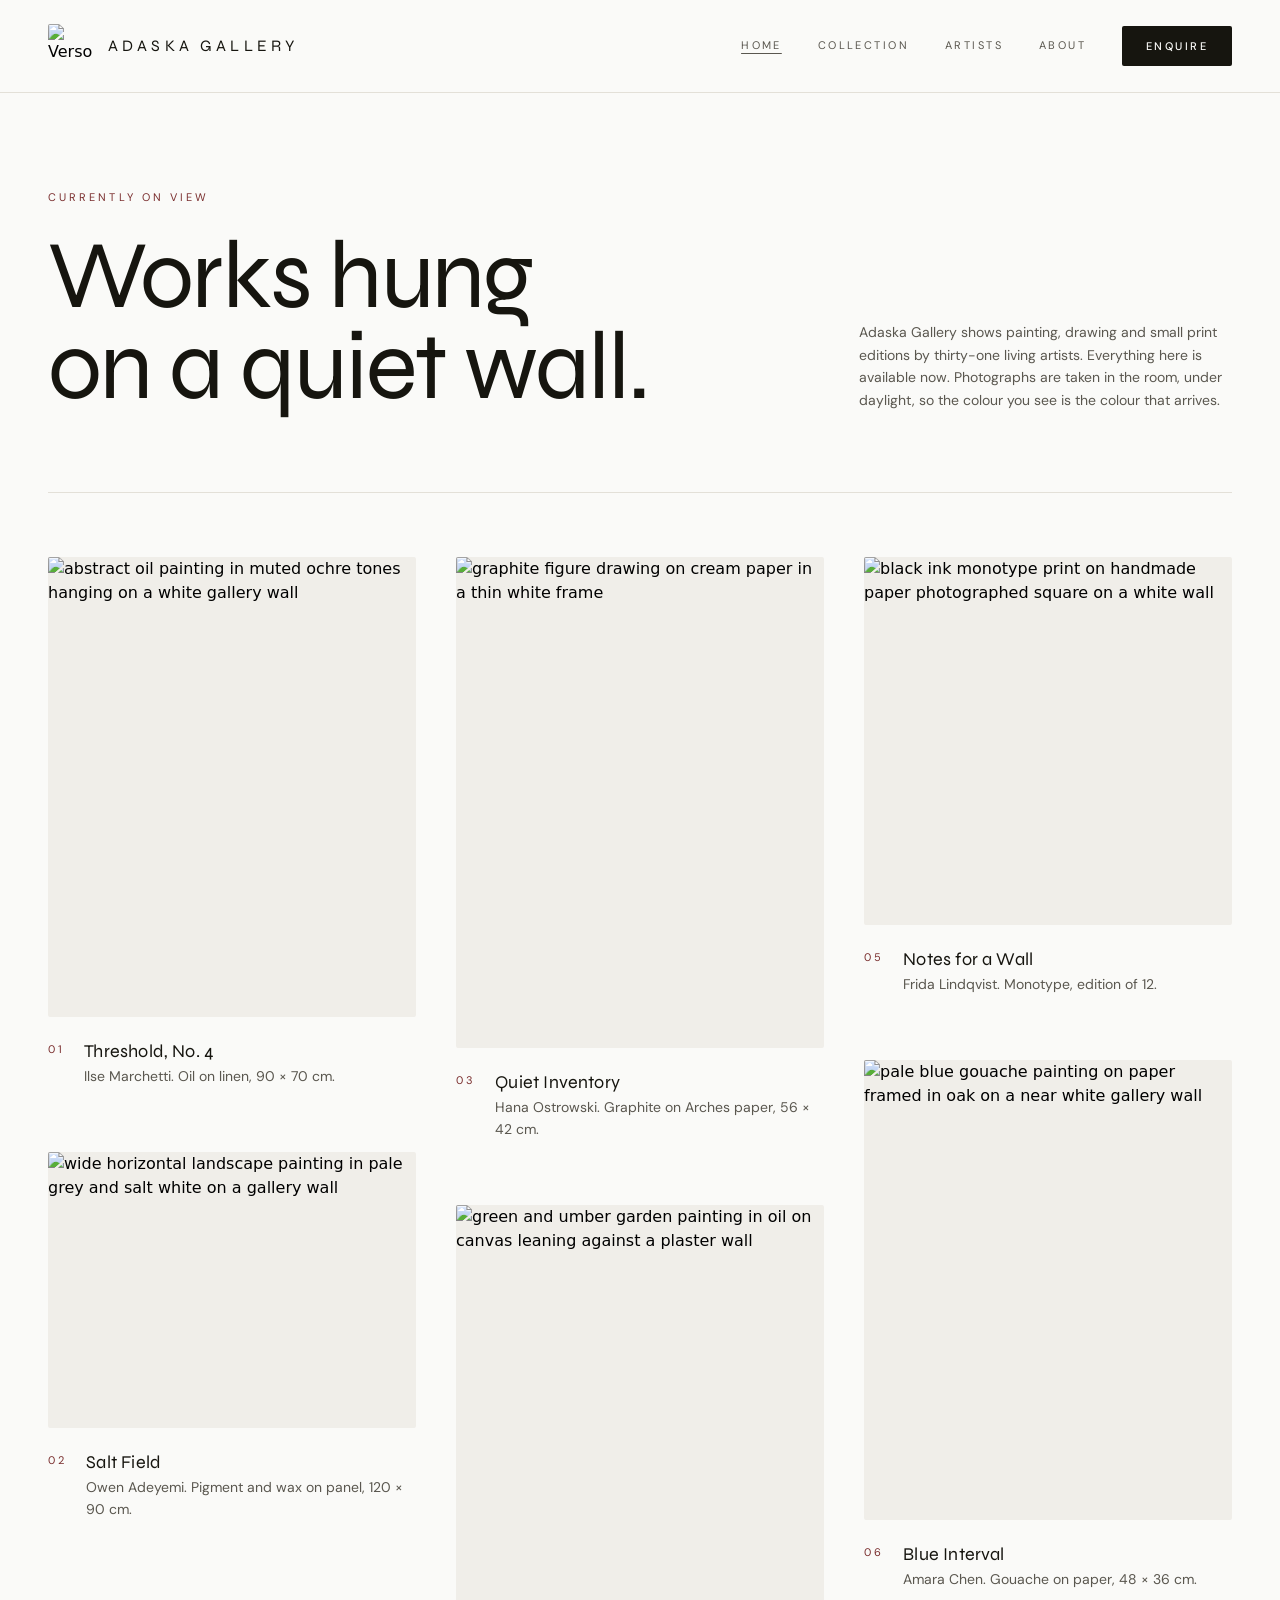
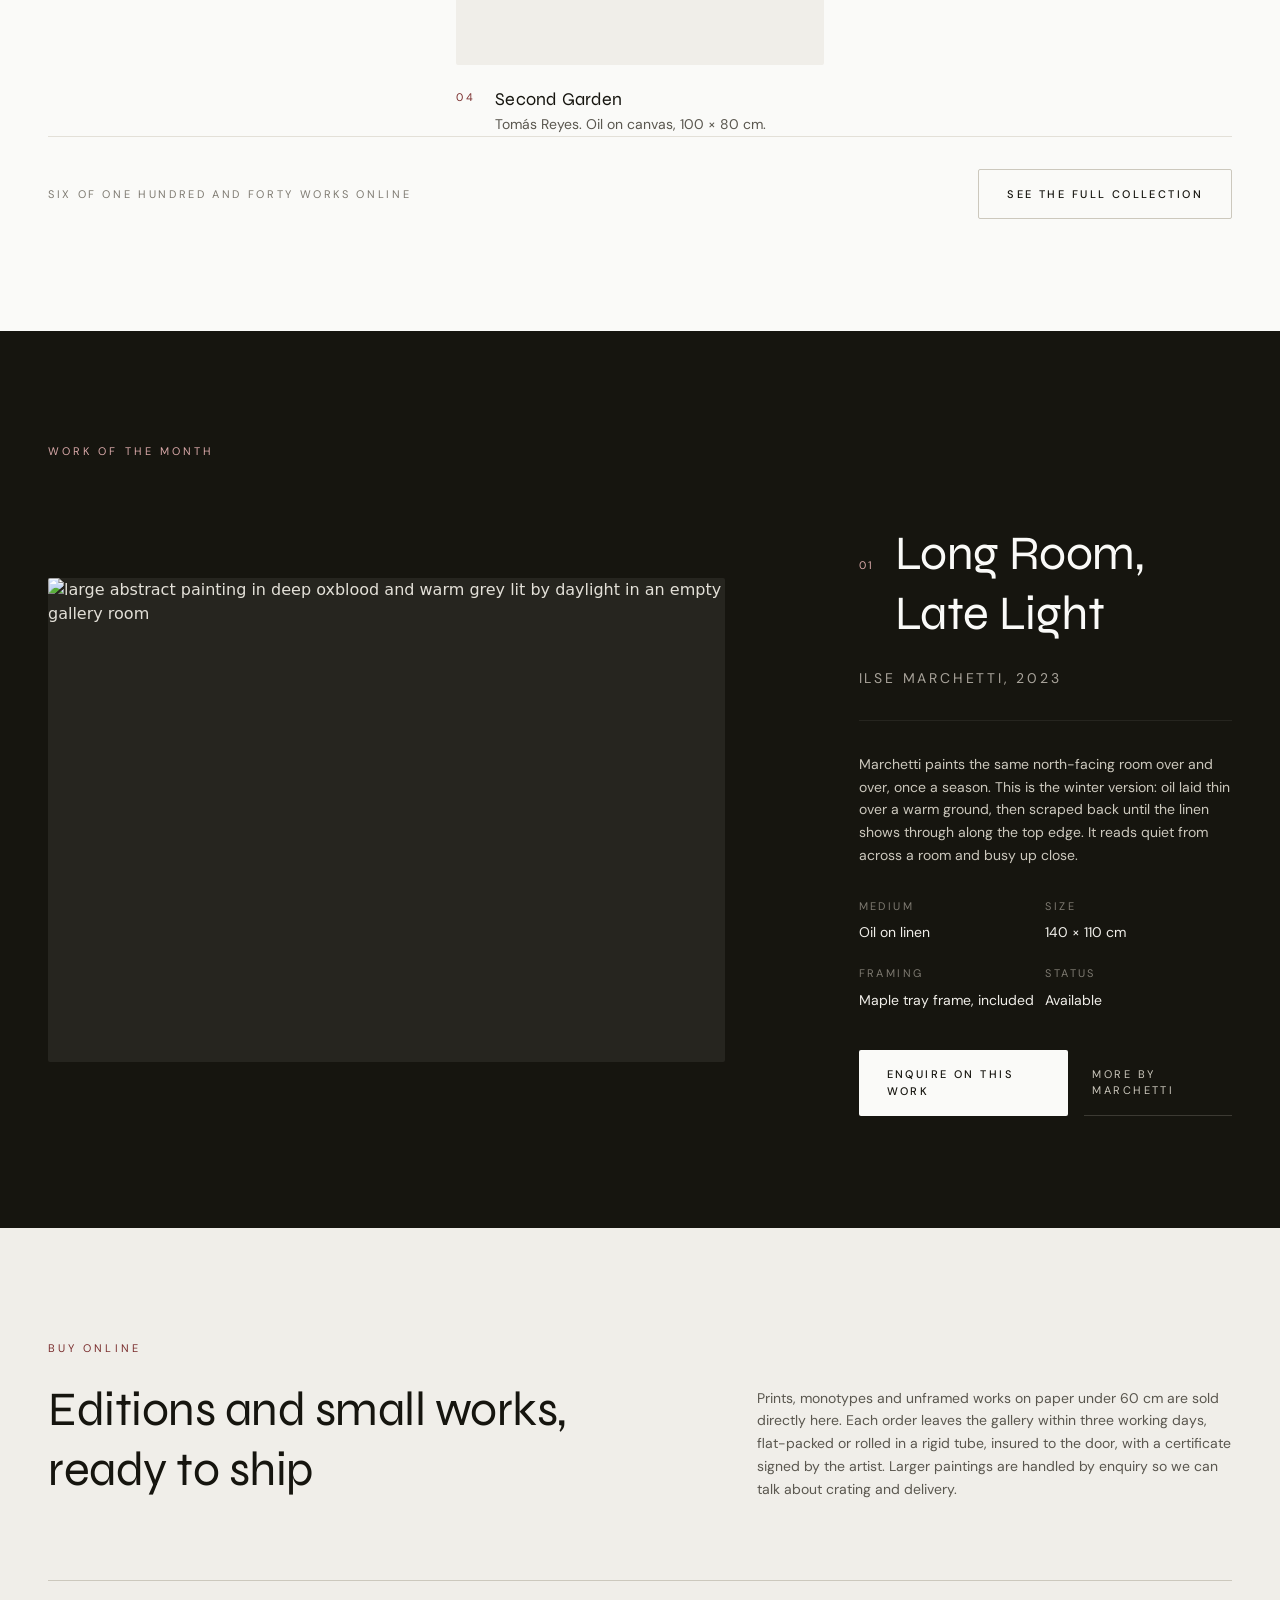
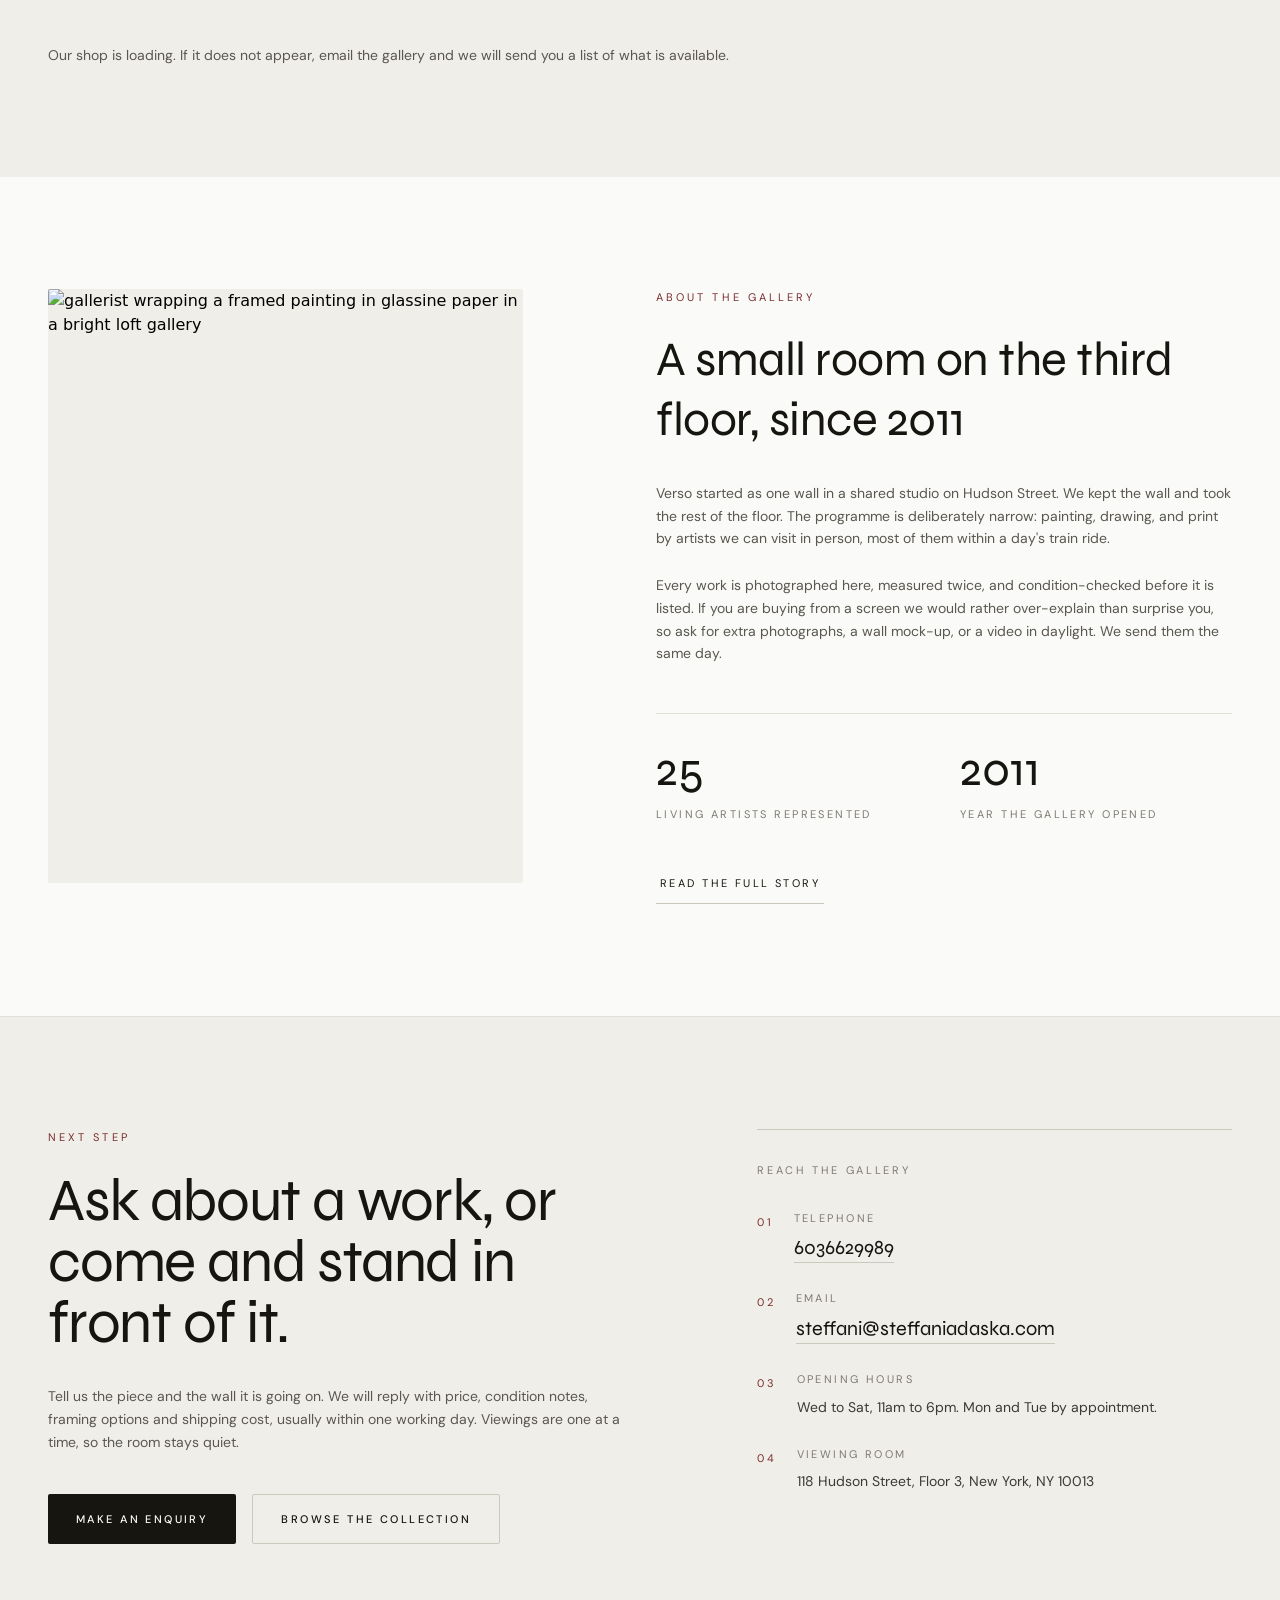
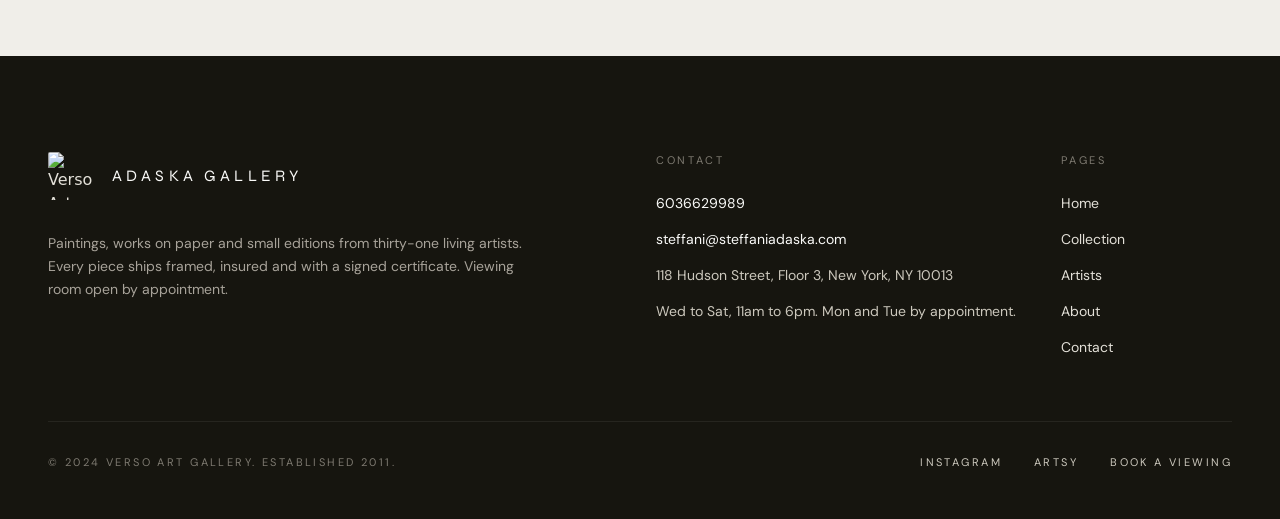
==== index.html @ 9e231cb1 "Initial site generated by Tibly" ====
<!DOCTYPE html><html lang="en"><head>
<meta charset="utf-8"/>
<meta name="viewport" content="width=device-width, initial-scale=1"/>
<title>Verso Art Gallery | Paintings, Works on Paper &amp; Small Editions</title>
<meta name="description" content="Verso Art Gallery represents thirty-one living artists. Browse paintings, drawings and small editions online, or book a viewing in our Hudson Street room. Framed, insured, certificate included."/>
<link rel="canonical" href="https://adaska-gallery-8b06.sites.tibly.ai/"/>
<meta property="og:type" content="website"/>
<meta property="og:url" content="https://adaska-gallery-8b06.sites.tibly.ai/"/>
<meta property="og:site_name" content="Adaska Gallery"/>
<meta property="og:title" content="Verso Art Gallery | Paintings, Works on Paper &amp; Small Editions"/>
<meta property="og:description" content="Verso Art Gallery represents thirty-one living artists. Browse paintings, drawings and small editions online, or book a viewing in our Hudson Street room. Framed, insured, certificate included."/>
<meta name="twitter:card" content="summary_large_image"/>
<script type="application/ld+json" data-tibly-business="">{"@context":"https://schema.org","@type":"Store","email":"steffani@steffaniadaska.com","image":"https://br-winter-boat-ajcnusyq.storage.c-3.us-east-2.aws.neon.tech/tibly-site-media/sites/581e0ce3-4caa-4402-85e6-5f423e33d78e/578f8a3b38a22bcd1ecb31f3c4809f57.jpg","name":"Adaska Gallery","telephone":"6036629989","url":"https://adaska-gallery-8b06.sites.tibly.ai/"}</script>
<link rel="preconnect" href="https://fonts.googleapis.com"/>
<link rel="preconnect" href="https://fonts.gstatic.com" crossorigin=""/>
<link href="https://fonts.googleapis.com/css2?family=Syne:wght@400;500;600;700;800&amp;family=DM+Sans:ital,opsz,wght@0,9..40,300;0,9..40,400;0,9..40,500;1,9..40,400&amp;display=swap" rel="stylesheet"/>
<style>details[open] > *:not(summary){animation:tibly-acc .35s ease}@keyframes tibly-acc{from{opacity:0;transform:translateY(-4px)}}</style>
<style>@media (prefers-reduced-motion:no-preference){.tibly-fx{opacity:0;transform:translateY(24px);transition:opacity .7s ease,transform .7s ease}.tibly-fx.tibly-fx-in{opacity:1;transform:none}}</style>
<script>addEventListener('DOMContentLoaded',function(){if(!('IntersectionObserver' in window))return;var io=new IntersectionObserver(function(es){es.forEach(function(en){if(en.isIntersecting){en.target.classList.add('tibly-fx-in');io.unobserve(en.target)}})},{rootMargin:'0px 0px -8% 0px'});document.querySelectorAll('section[data-block] > *').forEach(function(el){if(el.getBoundingClientRect().top>innerHeight){el.classList.add('tibly-fx');io.observe(el)}})});</script>

<link rel="icon" href="https://br-winter-boat-ajcnusyq.storage.c-3.us-east-2.aws.neon.tech/tibly-site-media/sites/581e0ce3-4caa-4402-85e6-5f423e33d78e/578f8a3b38a22bcd1ecb31f3c4809f57.jpg"/>
<style>.tibly-ba{position:relative;overflow:hidden;--ba:50%;cursor:ew-resize;touch-action:pan-y;user-select:none;-webkit-user-select:none}.tibly-ba>img{display:block;width:100%;height:100%;object-fit:cover}.tibly-ba .tibly-ba-before{position:absolute;inset:0;clip-path:inset(0 calc(100% - var(--ba)) 0 0)}.tibly-ba .tibly-ba-before img{display:block;width:100%;height:100%;object-fit:cover}.tibly-ba::after{content:'';position:absolute;top:0;bottom:0;left:var(--ba);width:2px;margin-left:-1px;background:#fff;box-shadow:0 0 6px rgba(0,0,0,.55);pointer-events:none;z-index:1}.tibly-ba::before{content:'';position:absolute;top:50%;left:var(--ba);width:44px;height:44px;transform:translate(-50%,-50%);border-radius:9999px;background:rgba(0,0,0,.75) url("data:image/svg+xml,%3Csvg%20xmlns='http://www.w3.org/2000/svg'%20viewBox='0%200%2024%2024'%20fill='%23fff'%3E%3Cpath%20d='M9%206l-6%206%206%206zM15%206l6%206-6%206z'/%3E%3C/svg%3E") center/22px 22px no-repeat;border:2px solid #fff;box-shadow:0 2px 8px rgba(0,0,0,.4);pointer-events:none;z-index:1}.tibly-ba input[type=range]{position:absolute;inset:0;width:100%;height:100%;margin:0;opacity:0;pointer-events:none;-webkit-appearance:none;appearance:none;z-index:2}[data-lightbox]{cursor:zoom-in}.tibly-lb{position:fixed;inset:0;z-index:9999;background:rgba(0,0,0,.92);display:flex;align-items:center;justify-content:center;cursor:zoom-out;padding:24px}.tibly-lb img{max-width:100%;max-height:100%;object-fit:contain}</style>
<script>document.addEventListener('input',function(e){var t=e.target;if(!t||t.type!=='range')return;var c=t.closest&&t.closest('.tibly-ba');if(c)c.style.setProperty('--ba',t.value+'%')});document.addEventListener('pointerdown',function(e){var c=e.target.closest&&e.target.closest('.tibly-ba');if(!c||e.button>0)return;e.preventDefault();var inp=c.querySelector('input[type=range]');var set=function(x){var r=c.getBoundingClientRect();if(!r.width)return;var p=Math.max(0,Math.min(100,(x-r.left)*100/r.width));c.style.setProperty('--ba',p+'%');if(inp)inp.value=Math.round(p)};set(e.clientX);var mv=function(ev){set(ev.clientX)};var up=function(){document.removeEventListener('pointermove',mv);document.removeEventListener('pointerup',up);document.removeEventListener('pointercancel',up)};document.addEventListener('pointermove',mv);document.addEventListener('pointerup',up);document.addEventListener('pointercancel',up)});document.addEventListener('click',function(e){var im=e.target.closest&&e.target.closest('[data-lightbox]');if(!im||!(im.currentSrc||im.src))return;e.preventDefault();var o=document.createElement('div');o.className='tibly-lb';var big=document.createElement('img');big.src=im.currentSrc||im.src;big.alt=im.alt||'';o.appendChild(big);o.addEventListener('click',function(){o.remove()});document.addEventListener('keydown',function esc(ev){if(ev.key==='Escape'){o.remove();document.removeEventListener('keydown',esc)}});document.body.appendChild(o)});document.addEventListener('click',function(e){var x=e.target.closest&&e.target.closest('[data-announce-close]');if(!x)return;var b=x.closest('[data-announce]');if(b){b.style.display='none';try{sessionStorage.setItem('tibly-announce','1')}catch(_){}}});addEventListener('DOMContentLoaded',function(){try{if(sessionStorage.getItem('tibly-announce')==='1'){var b=document.querySelector('[data-announce]');if(b)b.style.display='none'}}catch(_){}if('IntersectionObserver' in window&&!matchMedia('(prefers-reduced-motion:reduce)').matches){var els=document.querySelectorAll('[data-count]');if(els.length){var io=new IntersectionObserver(function(es){es.forEach(function(en){if(!en.isIntersecting)return;io.unobserve(en.target);var el=en.target,s=el.textContent||'',m=s.match(/[\d,]*\d(?:\.\d+)?/);if(!m)return;var raw=m[0],num=parseFloat(raw.replace(/,/g,''));if(!isFinite(num))return;var pre=s.slice(0,m.index),post=s.slice(m.index+raw.length),grp=raw.indexOf(',')>=0,dec=(raw.split('.')[1]||'').length,t0=performance.now();requestAnimationFrame(function tick(now){var p=Math.min((now-t0)/1400,1);p=1-Math.pow(1-p,3);var v=(num*p).toFixed(dec);if(grp)v=Number(v).toLocaleString('en-US',{minimumFractionDigits:dec});el.textContent=pre+v+post;if(p<1)requestAnimationFrame(tick)})})},{rootMargin:'0px 0px -10% 0px'});els.forEach(function(el){io.observe(el)})}}var badge=document.querySelector('[data-tibly-open]');if(badge){var src=document.querySelector('[data-tibly-field="hours"]');var txt=(src&&src.textContent||'').toLowerCase();var days=['sun','mon','tue','wed','thu','fri','sat'];var toMin=function(h,mm,ap){h=+h;mm=+(mm||0);if(ap==='pm'&&h!==12)h+=12;if(ap==='am'&&h===12)h=0;return h*60+mm};var spans=[];var re=/(sun|mon|tue|wed|thu|fri|sat|daily|every ?day)[a-z]*\s*(?:[-\u2013\u2014]\s*(sun|mon|tue|wed|thu|fri|sat)[a-z]*)?\s*:?\s*(\d{1,2})(?::(\d{2}))?\s*(am|pm)?\s*[-\u2013\u2014]\s*(\d{1,2})(?::(\d{2}))?\s*(am|pm)?/g,mm;while((mm=re.exec(txt))){var d1=mm[1].slice(0,3),d2=mm[2],ap1=mm[5]||(mm[8]==='pm'&&+mm[3]<=+mm[6]?'am':mm[8]),o=toMin(mm[3],mm[4],ap1),c=toMin(mm[6],mm[7],mm[8]);var from=d1==='dai'||d1==='eve'?0:days.indexOf(d1),to=d2?days.indexOf(d2.slice(0,3)):(d1==='dai'||d1==='eve'?6:from);if(from<0)continue;for(var d=from;;d=(d+1)%7){spans.push([d,o,c]);if(d===to)break}}if(spans.length){var now=new Date(),cur=now.getDay(),min=now.getHours()*60+now.getMinutes();var open=spans.some(function(s){return s[0]===cur&&min>=s[1]&&min<s[2]});badge.textContent=open?(badge.getAttribute('data-open-text')||'Open now'):(badge.getAttribute('data-closed-text')||'Closed now');badge.setAttribute('data-state',open?'open':'closed');badge.hidden=false}}});</script>
<style>header a[aria-current="page"]:not(:has(img,svg)){text-decoration:underline;text-underline-offset:4px;text-decoration-thickness:1px}</style>
<style>#nav-open~[class*="peer-checked:"][class*="fixed"]{min-height:100vh;min-height:100dvh}@media (prefers-reduced-motion:no-preference){label[for="nav-open"] span{transition:transform .3s ease,opacity .2s ease}header:has(#nav-open:checked) label[for="nav-open"]:not([aria-label="Close" i]) span:not(:has(span)):nth-of-type(1){transform:translateY(8px) rotate(45deg)}header:has(#nav-open:checked) label[for="nav-open"]:not([aria-label="Close" i]) span:not(:has(span)):nth-of-type(2){opacity:0}header:has(#nav-open:checked) label[for="nav-open"]:not([aria-label="Close" i]) span:not(:has(span)):nth-of-type(3){transform:translateY(-8px) rotate(-45deg)}#nav-open:checked~[class*="peer-checked:"]{animation:tibly-nav-in .25s ease}#nav-open:checked~[class*="peer-checked:"] label[for="nav-open"]{display:inline-block;animation:tibly-x-in .35s ease}@keyframes tibly-nav-in{from{opacity:0;transform:translateY(10px)}}@keyframes tibly-x-in{from{opacity:0;transform:rotate(-90deg) scale(.6)}}}</style>
<link rel="stylesheet" href="/styles.css?v=82fcded2"/>
</head>
<body>
<!-- block:header -->
<header class="sticky top-0 z-40 bg-surface border-b border-brand-200">
  <input type="checkbox" id="nav-open" class="peer sr-only"/>

  <div class="mx-auto w-full max-w-7xl px-5 sm:px-8 lg:px-12 flex items-center justify-between gap-6 py-4 md:py-6">
    <a aria-current="page" class="flex items-center gap-3 sm:gap-4 group" href="/">
      <img data-tibly-logo="" src="https://br-winter-boat-ajcnusyq.storage.c-3.us-east-2.aws.neon.tech/tibly-site-media/sites/581e0ce3-4caa-4402-85e6-5f423e33d78e/578f8a3b38a22bcd1ecb31f3c4809f57.jpg" alt="Verso Art Gallery" class="h-9 w-9 md:h-11 md:w-11 object-cover rounded-xs"/>
      <span class="font-display text-[13px] sm:text-sm md:text-base font-600 uppercase tracking-[0.26em] text-ink transition-colors duration-300 group-hover:text-accent-600" data-tibly-field="business-name">Adaska Gallery</span>
    </a>

    <nav aria-label="Main" class="hidden md:flex items-center gap-9 font-body text-[11px] uppercase tracking-[0.22em] text-brand-600">
      <a aria-current="page" class="py-1 border-b border-transparent hover:border-accent-600 hover:text-ink transition-colors duration-300" href="/">Home</a>
      <a class="py-1 border-b border-transparent hover:border-accent-600 hover:text-ink transition-colors duration-300" href="/collection">Collection</a>
      <a class="py-1 border-b border-transparent hover:border-accent-600 hover:text-ink transition-colors duration-300" href="/artists">Artists</a>
      <a class="py-1 border-b border-transparent hover:border-accent-600 hover:text-ink transition-colors duration-300" href="/about">About</a>
      <a class="btn px-6 py-3" href="/contact">Enquire</a>
    </nav>

    <label for="nav-open" class="md:hidden cursor-pointer p-2 -mr-2" aria-label="Menu">
      <span class="block h-px w-7 bg-ink"></span>
      <span class="block h-px w-7 bg-ink mt-2"></span>
      <span class="block h-px w-7 bg-ink mt-2"></span>
    </label>
  </div>

  <div class="hidden peer-checked:flex md:hidden fixed inset-0 z-50 flex-col bg-surface">
    <div class="flex items-center justify-between px-5 py-4 border-b border-brand-200">
      <span class="flex items-center gap-3">
        <img src="https://br-winter-boat-ajcnusyq.storage.c-3.us-east-2.aws.neon.tech/tibly-site-media/sites/581e0ce3-4caa-4402-85e6-5f423e33d78e/578f8a3b38a22bcd1ecb31f3c4809f57.jpg" alt="Verso Art Gallery" class="h-9 w-9 object-cover rounded-xs"/>
        <span class="font-display text-[13px] uppercase tracking-[0.26em] text-ink">Verso Art Gallery</span>
      </span>
      <label for="nav-open" aria-label="Close" class="cursor-pointer p-2 -mr-2 text-ink">
        <svg viewBox="0 0 24 24" class="h-7 w-7" fill="none" stroke="currentColor" stroke-width="1"><path d="M5 5l14 14M19 5L5 19"></path></svg>
      </label>
    </div>

    <nav aria-label="Main" class="flex-1 overflow-y-auto px-5 py-10 flex flex-col gap-7">
      <a aria-current="page" class="flex items-baseline gap-4 font-display text-3xl text-ink" href="/">
        <span class="font-body text-[11px] tracking-[0.24em] text-accent-600">01</span>Home</a>
      <a class="flex items-baseline gap-4 font-display text-3xl text-ink" href="/collection">
        <span class="font-body text-[11px] tracking-[0.24em] text-accent-600">02</span>Collection</a>
      <a class="flex items-baseline gap-4 font-display text-3xl text-ink" href="/artists">
        <span class="font-body text-[11px] tracking-[0.24em] text-accent-600">03</span>Artists</a>
      <a class="flex items-baseline gap-4 font-display text-3xl text-ink" href="/about">
        <span class="font-body text-[11px] tracking-[0.24em] text-accent-600">04</span>About</a>
      <a class="flex items-baseline gap-4 font-display text-3xl text-ink" href="/contact">
        <span class="font-body text-[11px] tracking-[0.24em] text-accent-600">05</span>Contact</a>
    </nav>

    <div class="px-5 pb-10 pt-6 border-t border-brand-200">
      <a class="btn w-full" href="/contact">Enquire about a work</a>
    </div>
  </div>
</header>
<!-- /block:footer_placeholder_never_used -->
<!-- /block:header -->
<!-- block:gallery-mosaic -->
<section class="bg-surface" data-block="gallery-mosaic">
  <div class="mx-auto w-full max-w-7xl px-5 sm:px-8 lg:px-12 pt-14 pb-16 md:pt-24 md:pb-28">

    <div class="grid grid-cols-1 md:grid-cols-12 gap-10 md:gap-8 items-end">
      <div class="md:col-span-8">
        <p class="font-body text-[11px] uppercase tracking-[0.28em] text-accent-600">Currently on view</p>
        <h1 class="mt-6 font-display text-4xl leading-[0.95] tracking-[-0.02em] text-ink sm:text-6xl md:text-7xl lg:text-8xl">
          Works hung<br class="hidden sm:block"/> on a quiet wall.
        </h1>
      </div>
      <div class="md:col-span-4">
        <p class="max-w-prose font-body text-sm leading-relaxed text-brand-600">
          <span data-tibly-field="business-name">Adaska Gallery</span> shows painting, drawing and small print editions by thirty-one living artists. Everything here is available now. Photographs are taken in the room, under daylight, so the colour you see is the colour that arrives.
        </p>
      </div>
    </div>

    <div class="mt-12 md:mt-20 border-t border-brand-200 pt-12 md:pt-16">
      <div class="columns-1 sm:columns-2 md:columns-3 gap-6 md:gap-10">

        <figure class="group break-inside-avoid mb-10 md:mb-16">
          <div class="overflow-hidden bg-brand-100 rounded-xs">
            <img loading="lazy" data-lightbox="" src="https://images.pexels.com/photos/18155102/pexels-photo-18155102.jpeg?auto=compress&amp;cs=tinysrgb&amp;h=650&amp;w=940" alt="abstract oil painting in muted ochre tones hanging on a white gallery wall" class="w-full aspect-[4/5] object-cover transition-transform duration-500 group-hover:scale-105"/>
          </div>
          <figcaption class="mt-5 flex gap-5">
            <span class="font-body text-[11px] uppercase tracking-[0.24em] text-accent-600 pt-1">01</span>
            <span class="font-body text-sm leading-relaxed text-brand-600">
              <span class="block font-display text-lg tracking-[0.01em] text-ink">Threshold, No. 4</span>
              Ilse Marchetti. Oil on linen, 90 × 70 cm.
            </span>
          </figcaption>
        </figure>

        <figure class="group break-inside-avoid mb-10 md:mb-16">
          <div class="overflow-hidden bg-brand-100 rounded-xs">
            <img loading="lazy" data-lightbox="" src="https://images.pexels.com/photos/6109043/pexels-photo-6109043.jpeg?auto=compress&amp;cs=tinysrgb&amp;h=650&amp;w=940" alt="wide horizontal landscape painting in pale grey and salt white on a gallery wall" class="w-full aspect-[4/3] object-cover transition-transform duration-500 group-hover:scale-105"/>
          </div>
          <figcaption class="mt-5 flex gap-5">
            <span class="font-body text-[11px] uppercase tracking-[0.24em] text-accent-600 pt-1">02</span>
            <span class="font-body text-sm leading-relaxed text-brand-600">
              <span class="block font-display text-lg tracking-[0.01em] text-ink">Salt Field</span>
              Owen Adeyemi. Pigment and wax on panel, 120 × 90 cm.
            </span>
          </figcaption>
        </figure>

        <figure class="group break-inside-avoid mb-10 md:mb-16">
          <div class="overflow-hidden bg-brand-100 rounded-xs">
            <img loading="lazy" data-lightbox="" src="https://images.pexels.com/photos/5942997/pexels-photo-5942997.jpeg?auto=compress&amp;cs=tinysrgb&amp;h=650&amp;w=940" alt="graphite figure drawing on cream paper in a thin white frame" class="w-full aspect-[3/4] object-cover transition-transform duration-500 group-hover:scale-105"/>
          </div>
          <figcaption class="mt-5 flex gap-5">
            <span class="font-body text-[11px] uppercase tracking-[0.24em] text-accent-600 pt-1">03</span>
            <span class="font-body text-sm leading-relaxed text-brand-600">
              <span class="block font-display text-lg tracking-[0.01em] text-ink">Quiet Inventory</span>
              Hana Ostrowski. Graphite on Arches paper, 56 × 42 cm.
            </span>
          </figcaption>
        </figure>

        <figure class="group break-inside-avoid mb-10 md:mb-16">
          <div class="overflow-hidden bg-brand-100 rounded-xs">
            <img loading="lazy" data-lightbox="" src="https://images.pexels.com/photos/4380252/pexels-photo-4380252.jpeg?auto=compress&amp;cs=tinysrgb&amp;h=650&amp;w=940" alt="green and umber garden painting in oil on canvas leaning against a plaster wall" class="w-full aspect-[4/5] object-cover transition-transform duration-500 group-hover:scale-105"/>
          </div>
          <figcaption class="mt-5 flex gap-5">
            <span class="font-body text-[11px] uppercase tracking-[0.24em] text-accent-600 pt-1">04</span>
            <span class="font-body text-sm leading-relaxed text-brand-600">
              <span class="block font-display text-lg tracking-[0.01em] text-ink">Second Garden</span>
              Tomás Reyes. Oil on canvas, 100 × 80 cm.
            </span>
          </figcaption>
        </figure>

        <figure class="group break-inside-avoid mb-10 md:mb-16">
          <div class="overflow-hidden bg-brand-100 rounded-xs">
            <img loading="lazy" data-lightbox="" src="https://images.pexels.com/photos/30911370/pexels-photo-30911370.jpeg?auto=compress&amp;cs=tinysrgb&amp;h=650&amp;w=940" alt="black ink monotype print on handmade paper photographed square on a white wall" class="w-full aspect-square object-cover transition-transform duration-500 group-hover:scale-105"/>
          </div>
          <figcaption class="mt-5 flex gap-5">
            <span class="font-body text-[11px] uppercase tracking-[0.24em] text-accent-600 pt-1">05</span>
            <span class="font-body text-sm leading-relaxed text-brand-600">
              <span class="block font-display text-lg tracking-[0.01em] text-ink">Notes for a Wall</span>
              Frida Lindqvist. Monotype, edition of 12.
            </span>
          </figcaption>
        </figure>

        <figure class="group break-inside-avoid mb-10 md:mb-16">
          <div class="overflow-hidden bg-brand-100 rounded-xs">
            <img loading="lazy" data-lightbox="" src="https://images.pexels.com/photos/7244319/pexels-photo-7244319.jpeg?auto=compress&amp;cs=tinysrgb&amp;h=650&amp;w=940" alt="pale blue gouache painting on paper framed in oak on a near white gallery wall" class="w-full aspect-[4/5] object-cover transition-transform duration-500 group-hover:scale-105"/>
          </div>
          <figcaption class="mt-5 flex gap-5">
            <span class="font-body text-[11px] uppercase tracking-[0.24em] text-accent-600 pt-1">06</span>
            <span class="font-body text-sm leading-relaxed text-brand-600">
              <span class="block font-display text-lg tracking-[0.01em] text-ink">Blue Interval</span>
              Amara Chen. Gouache on paper, 48 × 36 cm.
            </span>
          </figcaption>
        </figure>

      </div>

      <div class="border-t border-brand-200 pt-8 flex flex-col gap-6 sm:flex-row sm:items-center sm:justify-between">
        <p class="font-body text-[11px] uppercase tracking-[0.24em] text-brand-500">Six of one hundred and forty works online</p>
        <a class="btn-secondary" href="/collection">See the full collection</a>
      </div>
    </div>
  </div>
</section>
<!-- /block:gallery-mosaic -->
<!-- block:selected-work -->
<section class="bg-ink text-brand-200" data-block="selected-work">
  <div class="mx-auto w-full max-w-7xl px-5 sm:px-8 lg:px-12 py-16 md:py-28">
    <p class="font-body text-[11px] uppercase tracking-[0.28em] text-accent-300">Work of the month</p>

    <div class="mt-10 md:mt-16 grid grid-cols-1 md:grid-cols-12 gap-10 md:gap-8 items-center">
      <div class="md:col-span-7">
        <div class="overflow-hidden bg-brand-800 rounded-xs">
          <img loading="lazy" src="https://images.pexels.com/photos/8123021/pexels-photo-8123021.jpeg?auto=compress&amp;cs=tinysrgb&amp;h=650&amp;w=940" alt="large abstract painting in deep oxblood and warm grey lit by daylight in an empty gallery room" class="w-full aspect-[7/5] object-cover animate-kenburns"/>
        </div>
      </div>

      <div class="md:col-span-4 md:col-start-9">
        <div class="flex items-baseline gap-5">
          <span class="font-body text-[11px] uppercase tracking-[0.24em] text-accent-300">01</span>
          <h2 class="font-display text-3xl leading-tight tracking-[-0.01em] text-brand-50 sm:text-4xl md:text-5xl">Long Room, Late Light</h2>
        </div>
        <p class="mt-6 font-body text-sm uppercase tracking-[0.2em] text-brand-400">Ilse Marchetti, 2023</p>
        <div class="mt-8 border-t border-brand-800 pt-8">
          <p class="max-w-prose font-body text-sm leading-relaxed text-brand-300">
            Marchetti paints the same north-facing room over and over, once a season. This is the winter version: oil laid thin over a warm ground, then scraped back until the linen shows through along the top edge. It reads quiet from across a room and busy up close.
          </p>
          <dl class="mt-8 grid grid-cols-2 gap-y-6 font-body text-sm">
            <div>
              <dt class="text-[11px] uppercase tracking-[0.22em] text-brand-500">Medium</dt>
              <dd class="mt-2 text-brand-100">Oil on linen</dd>
            </div>
            <div>
              <dt class="text-[11px] uppercase tracking-[0.22em] text-brand-500">Size</dt>
              <dd class="mt-2 text-brand-100">140 × 110 cm</dd>
            </div>
            <div>
              <dt class="text-[11px] uppercase tracking-[0.22em] text-brand-500">Framing</dt>
              <dd class="mt-2 text-brand-100">Maple tray frame, included</dd>
            </div>
            <div>
              <dt class="text-[11px] uppercase tracking-[0.22em] text-brand-500">Status</dt>
              <dd class="mt-2 text-brand-100">Available</dd>
            </div>
          </dl>
          <div class="mt-10 flex flex-col gap-4 sm:flex-row">
            <a class="btn bg-brand-50 text-ink hover:bg-accent-600 hover:text-brand-50" href="/contact">Enquire on this work</a>
            <a class="inline-flex items-center justify-center px-2 py-4 font-body text-[11px] uppercase tracking-[0.22em] text-brand-300 border-b border-brand-700 hover:border-accent-300 hover:text-accent-300 transition-colors duration-300" href="/artists">More by Marchetti</a>
          </div>
        </div>
      </div>
    </div>
  </div>
</section>
<!-- /block:selected-work -->
<!-- block:shop -->
<section class="bg-brand-100" data-block="shop">
  <div class="mx-auto w-full max-w-7xl px-5 sm:px-8 lg:px-12 py-16 md:py-28">
    <div class="grid grid-cols-1 md:grid-cols-12 gap-8 md:items-end">
      <div class="md:col-span-6">
        <p class="font-body text-[11px] uppercase tracking-[0.28em] text-accent-600">Buy online</p>
        <h2 class="mt-6 font-display text-3xl leading-tight tracking-[-0.01em] text-ink sm:text-4xl md:text-5xl">Editions and small works, ready to ship</h2>
      </div>
      <div class="md:col-span-5 md:col-start-8">
        <p class="max-w-prose font-body text-sm leading-relaxed text-brand-600">
          Prints, monotypes and unframed works on paper under 60 cm are sold directly here. Each order leaves the gallery within three working days, flat-packed or rolled in a rigid tube, insured to the door, with a certificate signed by the artist. Larger paintings are handled by enquiry so we can talk about crating and delivery.
        </p>
      </div>
    </div>

    <div class="mt-12 md:mt-20 border-t border-brand-300 pt-12 md:pt-16">
      <div data-tibly-store="">
        <p class="font-body text-sm text-brand-600">Our shop is loading. If it does not appear, email the gallery and we will send you a list of what is available.</p>
      </div>
    </div>
  </div>
</section>
<!-- /block:shop -->
<!-- block:about-strip -->
<section class="bg-surface" data-block="about-strip">
  <div class="mx-auto w-full max-w-7xl px-5 sm:px-8 lg:px-12 py-16 md:py-28">
    <div class="grid grid-cols-1 md:grid-cols-12 gap-10 md:gap-8 items-start">

      <div class="md:col-span-5">
        <div class="overflow-hidden bg-brand-100 rounded-xs">
          <img loading="lazy" src="https://images.pexels.com/photos/19406877/pexels-photo-19406877.jpeg?auto=compress&amp;cs=tinysrgb&amp;h=650&amp;w=940" alt="gallerist wrapping a framed painting in glassine paper in a bright loft gallery" class="w-full aspect-[4/5] object-cover"/>
        </div>
      </div>

      <div class="md:col-span-6 md:col-start-7">
        <p class="font-body text-[11px] uppercase tracking-[0.28em] text-accent-600">About the gallery</p>
        <h2 class="mt-6 font-display text-3xl leading-tight tracking-[-0.01em] text-ink sm:text-4xl md:text-5xl">A small room on the third floor, since 2011</h2>
        <div class="mt-8 space-y-6 max-w-prose font-body text-sm leading-relaxed text-brand-600">
          <p>
            Verso started as one wall in a shared studio on Hudson Street. We kept the wall and took the rest of the floor. The programme is deliberately narrow: painting, drawing, and print by artists we can visit in person, most of them within a day&#39;s train ride.
          </p>
          <p>
            Every work is photographed here, measured twice, and condition-checked before it is listed. If you are buying from a screen we would rather over-explain than surprise you, so ask for extra photographs, a wall mock-up, or a video in daylight. We send them the same day.
          </p>
        </div>

        <dl class="mt-12 grid grid-cols-2 gap-8 border-t border-brand-200 pt-8">
          <div>
            <dd class="font-display text-4xl md:text-5xl text-ink"><span data-count="">31</span></dd>
            <dt class="mt-3 font-body text-[11px] uppercase tracking-[0.22em] text-brand-500">Living artists represented</dt>
          </div>
          <div>
            <dd class="font-display text-4xl md:text-5xl text-ink">2011</dd>
            <dt class="mt-3 font-body text-[11px] uppercase tracking-[0.22em] text-brand-500">Year the gallery opened</dt>
          </div>
        </dl>

        <a class="mt-10 inline-flex items-center px-1 py-3 font-body text-[11px] uppercase tracking-[0.22em] text-ink border-b border-brand-300 hover:border-accent-600 hover:text-accent-600 transition-colors duration-300" href="/about">Read the full story</a>
      </div>
    </div>
  </div>
</section>
<!-- /block:about-strip -->
<!-- block:inquiry-cta -->
<section class="bg-brand-100 border-t border-brand-200" data-block="inquiry-cta">
  <div class="mx-auto w-full max-w-7xl px-5 sm:px-8 lg:px-12 pt-16 pb-28 md:pt-28 md:pb-28">
    <div class="grid grid-cols-1 md:grid-cols-12 gap-12 md:gap-8">

      <div class="md:col-span-6">
        <p class="font-body text-[11px] uppercase tracking-[0.28em] text-accent-600">Next step</p>
        <h2 class="mt-6 font-display text-4xl leading-[1.02] tracking-[-0.02em] text-ink sm:text-5xl md:text-6xl">
          Ask about a work, or come and stand in front of it.
        </h2>
        <p class="mt-8 max-w-prose font-body text-sm leading-relaxed text-brand-600">
          Tell us the piece and the wall it is going on. We will reply with price, condition notes, framing options and shipping cost, usually within one working day. Viewings are one at a time, so the room stays quiet.
        </p>
        <div class="mt-10 flex flex-col gap-4 sm:flex-row">
          <a class="btn" href="/contact">Make an enquiry</a>
          <a class="btn-secondary" href="/collection">Browse the collection</a>
        </div>
      </div>

      <div class="md:col-span-5 md:col-start-8">
        <div class="border-t border-brand-300 pt-8">
          <h3 class="font-body text-[11px] uppercase tracking-[0.24em] text-brand-500">Reach the gallery</h3>
          <ul class="mt-8 space-y-7 font-body text-sm">
            <li class="flex gap-5">
              <span class="text-[11px] uppercase tracking-[0.24em] text-accent-600 pt-1">01</span>
              <span>
                <span class="block text-[11px] uppercase tracking-[0.22em] text-brand-500">Telephone</span>
                <a class="mt-2 inline-block font-display text-xl text-ink border-b border-brand-300 hover:border-accent-600 hover:text-accent-600 transition-colors duration-300" href="tel:6036629989">
                  <span data-tibly-field="phone">6036629989</span>
                </a>
              </span>
            </li>
            <li class="flex gap-5">
              <span class="text-[11px] uppercase tracking-[0.24em] text-accent-600 pt-1">02</span>
              <span class="min-w-0">
                <span class="block text-[11px] uppercase tracking-[0.22em] text-brand-500">Email</span>
                <a class="mt-2 inline-block font-display text-xl text-ink border-b border-brand-300 hover:border-accent-600 hover:text-accent-600 transition-colors duration-300 break-words" href="mailto:steffani@steffaniadaska.com">
                  <span data-tibly-field="email">steffani@steffaniadaska.com</span>
                </a>
              </span>
            </li>
            <li class="flex gap-5">
              <span class="text-[11px] uppercase tracking-[0.24em] text-accent-600 pt-1">03</span>
              <span>
                <span class="flex flex-wrap items-center gap-3">
                  <span class="text-[11px] uppercase tracking-[0.22em] text-brand-500">Opening hours</span>
                  <span data-tibly-open="" hidden="" class="rounded-xs border border-brand-300 px-2 py-1 text-[10px] uppercase tracking-[0.2em] text-brand-600 data-[state=open]:border-accent-600 data-[state=open]:text-accent-600"></span>
                </span>
                <span class="mt-2 block leading-relaxed text-brand-700" data-tibly-field="hours">Wed to Sat, 11am to 6pm. Mon and Tue by appointment.</span>
              </span>
            </li>
            <li class="flex gap-5">
              <span class="text-[11px] uppercase tracking-[0.24em] text-accent-600 pt-1">04</span>
              <span>
                <span class="block text-[11px] uppercase tracking-[0.22em] text-brand-500">Viewing room</span>
                <span class="mt-2 block leading-relaxed text-brand-700" data-tibly-field="address">118 Hudson Street, Floor 3, New York, NY 10013</span>
              </span>
            </li>
          </ul>
        </div>
      </div>
    </div>
  </div>
</section>
<!-- /block:inquiry-cta -->
<!-- block:footer -->
<footer class="bg-ink text-brand-200 pb-24 md:pb-12">
  <div class="mx-auto w-full max-w-7xl px-5 sm:px-8 lg:px-12 pt-16 md:pt-24">
    <div class="grid grid-cols-1 md:grid-cols-12 gap-12 md:gap-8">

      <div class="md:col-span-5">
        <div class="flex items-center gap-4">
          <img src="https://br-winter-boat-ajcnusyq.storage.c-3.us-east-2.aws.neon.tech/tibly-site-media/sites/581e0ce3-4caa-4402-85e6-5f423e33d78e/578f8a3b38a22bcd1ecb31f3c4809f57.jpg" alt="Verso Art Gallery" class="h-12 w-12 object-cover rounded-xs"/>
          <span class="font-display text-sm md:text-base uppercase tracking-[0.26em] text-brand-50" data-tibly-field="business-name">Adaska Gallery</span>
        </div>
        <p class="mt-8 max-w-prose font-body text-sm leading-relaxed text-brand-400">
          Paintings, works on paper and small editions from thirty-one living artists. Every piece ships framed, insured and with a signed certificate. Viewing room open by appointment.
        </p>
      </div>

      <div class="md:col-span-4 md:col-start-7">
        <h2 class="font-body text-[11px] uppercase tracking-[0.24em] text-brand-500">Contact</h2>
        <ul class="mt-6 space-y-4 font-body text-sm">
          <li>
            <a class="text-brand-50 border-b border-transparent hover:border-accent-300 hover:text-accent-300 transition-colors duration-300" href="tel:6036629989">
              <span data-tibly-field="phone">6036629989</span>
            </a>
          </li>
          <li>
            <a class="text-brand-50 border-b border-transparent hover:border-accent-300 hover:text-accent-300 transition-colors duration-300 break-words" href="mailto:steffani@steffaniadaska.com">
              <span data-tibly-field="email">steffani@steffaniadaska.com</span>
            </a>
          </li>
          <li><span class="text-brand-300" data-tibly-field="address">118 Hudson Street, Floor 3, New York, NY 10013</span></li>
          <li><span class="text-brand-300" data-tibly-field="hours">Wed to Sat, 11am to 6pm. Mon and Tue by appointment.</span></li>
        </ul>
      </div>

      <div class="md:col-span-2">
        <h2 class="font-body text-[11px] uppercase tracking-[0.24em] text-brand-500">Pages</h2>
        <nav aria-label="Footer" class="mt-6 flex flex-col gap-4 font-body text-sm">
          <a class="text-brand-200 hover:text-accent-300 transition-colors duration-300" href="/">Home</a>
          <a class="text-brand-200 hover:text-accent-300 transition-colors duration-300" href="/collection">Collection</a>
          <a class="text-brand-200 hover:text-accent-300 transition-colors duration-300" href="/artists">Artists</a>
          <a class="text-brand-200 hover:text-accent-300 transition-colors duration-300" href="/about">About</a>
          <a class="text-brand-200 hover:text-accent-300 transition-colors duration-300" href="/contact">Contact</a>
        </nav>
      </div>
    </div>

    <div class="mt-16 pt-8 border-t border-brand-800 flex flex-col gap-6 sm:flex-row sm:items-center sm:justify-between">
      <p class="font-body text-[11px] uppercase tracking-[0.22em] text-brand-500">
        © 2024 Verso Art Gallery. Established 2011.
      </p>
      <div data-tibly-field="links" class="flex flex-wrap gap-x-8 gap-y-3 font-body text-[11px] uppercase tracking-[0.22em]">
        <a class="text-brand-300 border-b border-transparent hover:border-accent-300 hover:text-accent-300 transition-colors duration-300" href="https://instagram.com">Instagram</a>
        <a class="text-brand-300 border-b border-transparent hover:border-accent-300 hover:text-accent-300 transition-colors duration-300" href="https://artsy.net">Artsy</a>
        <a class="text-brand-300 border-b border-transparent hover:border-accent-300 hover:text-accent-300 transition-colors duration-300" href="/contact">Book a viewing</a>
      </div>
    </div>
  </div>

  <div class="md:hidden fixed bottom-0 inset-x-0 z-40 border-t border-brand-700 bg-brand-900">
    <a class="block w-full text-center px-5 py-5 font-body text-[12px] font-medium uppercase tracking-[0.22em] text-brand-50 active:bg-accent-600 transition-colors duration-300" href="tel:6036629989">
      Call the gallery: <span data-tibly-field="phone">6036629989</span>
    </a>
  </div>
</footer>
<!-- /block:footer -->
  <script async="" src="https://api.tibly.ai/widget/v1.js"></script>


</body></html>
---- styles.css ----
/*! tailwindcss v4.3.2 | MIT License | https://tailwindcss.com */
@layer properties{@supports (((-webkit-hyphens:none)) and (not (margin-trim:inline))) or ((-moz-orient:inline) and (not (color:rgb(from red r g b)))){*,:before,:after,::backdrop{--tw-scroll-snap-strictness:proximity;--tw-space-y-reverse:0;--tw-border-style:solid;--tw-leading:initial;--tw-font-weight:initial;--tw-tracking:initial;--tw-duration:initial;--tw-scale-x:1;--tw-scale-y:1;--tw-scale-z:1;--tw-outline-style:solid}}}@layer theme{:root,:host{--font-sans:ui-sans-serif, system-ui, sans-serif, "Apple Color Emoji", "Segoe UI Emoji", "Segoe UI Symbol", "Noto Color Emoji";--font-mono:ui-monospace, SFMono-Regular, Menlo, Monaco, Consolas, "Liberation Mono", "Courier New", monospace;--spacing:.25rem;--container-sm:24rem;--container-2xl:42rem;--container-7xl:80rem;--text-xs:.75rem;--text-xs--line-height:calc(1 / .75);--text-sm:.875rem;--text-sm--line-height:calc(1.25 / .875);--text-base:1rem;--text-base--line-height:calc(1.5 / 1);--text-lg:1.125rem;--text-lg--line-height:calc(1.75 / 1.125);--text-xl:1.25rem;--text-xl--line-height:calc(1.75 / 1.25);--text-2xl:1.5rem;--text-2xl--line-height:calc(2 / 1.5);--text-3xl:1.875rem;--text-3xl--line-height:calc(2.25 / 1.875);--text-4xl:2.25rem;--text-4xl--line-height:calc(2.5 / 2.25);--text-5xl:3rem;--text-5xl--line-height:1;--text-6xl:3.75rem;--text-6xl--line-height:1;--text-7xl:4.5rem;--text-7xl--line-height:1;--text-8xl:6rem;--text-8xl--line-height:1;--font-weight-medium:500;--tracking-tight:-.025em;--leading-tight:1.25;--leading-snug:1.375;--leading-relaxed:1.625;--radius-xs:2px;--radius-sm:4px;--radius-md:8px;--aspect-video:16 / 9;--default-transition-duration:.15s;--default-transition-timing-function:cubic-bezier(.4, 0, .2, 1);--default-font-family:var(--font-sans);--default-mono-font-family:var(--font-mono);--color-brand-50:#fafaf8;--color-brand-100:#f0eee9;--color-brand-200:#e3e0d8;--color-brand-300:#ccc8bd;--color-brand-400:#a8a39a;--color-brand-500:#7e7a71;--color-brand-600:#5a574f;--color-brand-700:#3c3a33;--color-brand-800:#26251f;--color-brand-900:#16150f;--color-surface:#fafaf8;--color-ink:#16150f;--color-accent-50:#fbf3f3;--color-accent-100:#f3e4e4;--color-accent-300:#d8a8a8;--color-accent-500:#9a4040;--color-accent-600:#7a2e2e;--color-accent-700:#5e2323;--color-accent-900:#3a1616;--font-display:"Syne", ui-sans-serif, system-ui, sans-serif;--font-body:"DM Sans", ui-sans-serif, system-ui, sans-serif;--animate-marquee:marquee 30s linear infinite;--animate-kenburns:kenburns 18s ease-in-out infinite alternate;--animate-float:float 6s ease-in-out infinite;--animate-pulse-soft:pulse-soft 4s ease-in-out infinite;--animate-spin-slow:spin-slow 24s linear infinite}}@layer base{*,:after,:before,::backdrop{box-sizing:border-box;border:0 solid;margin:0;padding:0}::file-selector-button{box-sizing:border-box;border:0 solid;margin:0;padding:0}html,:host{-webkit-text-size-adjust:100%;tab-size:4;line-height:1.5;font-family:var(--default-font-family,ui-sans-serif, system-ui, sans-serif, "Apple Color Emoji", "Segoe UI Emoji", "Segoe UI Symbol", "Noto Color Emoji");font-feature-settings:var(--default-font-feature-settings,normal);font-variation-settings:var(--default-font-variation-settings,normal);-webkit-tap-highlight-color:transparent}hr{height:0;color:inherit;border-top-width:1px}abbr:where([title]){-webkit-text-decoration:underline dotted;text-decoration:underline dotted}h1,h2,h3,h4,h5,h6{font-size:inherit;font-weight:inherit}a{color:inherit;-webkit-text-decoration:inherit;-webkit-text-decoration:inherit;-webkit-text-decoration:inherit;text-decoration:inherit}b,strong{font-weight:bolder}code,kbd,samp,pre{font-family:var(--default-mono-font-family,ui-monospace, SFMono-Regular, Menlo, Monaco, Consolas, "Liberation Mono", "Courier New", monospace);font-feature-settings:var(--default-mono-font-feature-settings,normal);font-variation-settings:var(--default-mono-font-variation-settings,normal);font-size:1em}small{font-size:80%}sub,sup{vertical-align:baseline;font-size:75%;line-height:0;position:relative}sub{bottom:-.25em}sup{top:-.5em}table{text-indent:0;border-color:inherit;border-collapse:collapse}:-moz-focusring{outline:auto}progress{vertical-align:baseline}summary{display:list-item}ol,ul,menu{list-style:none}img,svg,video,canvas,audio,iframe,embed,object{vertical-align:middle;display:block}img,video{max-width:100%;height:auto}button,input,select,optgroup,textarea{font:inherit;font-feature-settings:inherit;font-variation-settings:inherit;letter-spacing:inherit;color:inherit;opacity:1;background-color:#0000;border-radius:0}::file-selector-button{font:inherit;font-feature-settings:inherit;font-variation-settings:inherit;letter-spacing:inherit;color:inherit;opacity:1;background-color:#0000;border-radius:0}:where(select:is([multiple],[size])) optgroup{font-weight:bolder}:where(select:is([multiple],[size])) optgroup option{padding-inline-start:20px}::file-selector-button{margin-inline-end:4px}::placeholder{opacity:1}@supports (not ((-webkit-appearance:-apple-pay-button))) or (contain-intrinsic-size:1px){::placeholder{color:currentColor}@supports (color:color-mix(in lab, red, red)){::placeholder{color:color-mix(in oklab, currentcolor 50%, transparent)}}}textarea{resize:vertical}::-webkit-search-decoration{-webkit-appearance:none}::-webkit-date-and-time-value{min-height:1lh;text-align:inherit}::-webkit-datetime-edit{display:inline-flex}::-webkit-datetime-edit-fields-wrapper{padding:0}::-webkit-datetime-edit{padding-block:0}::-webkit-datetime-edit-year-field{padding-block:0}::-webkit-datetime-edit-month-field{padding-block:0}::-webkit-datetime-edit-day-field{padding-block:0}::-webkit-datetime-edit-hour-field{padding-block:0}::-webkit-datetime-edit-minute-field{padding-block:0}::-webkit-datetime-edit-second-field{padding-block:0}::-webkit-datetime-edit-millisecond-field{padding-block:0}::-webkit-datetime-edit-meridiem-field{padding-block:0}::-webkit-calendar-picker-indicator{line-height:1}:-moz-ui-invalid{box-shadow:none}button,input:where([type=button],[type=reset],[type=submit]){appearance:button}::file-selector-button{appearance:button}::-webkit-inner-spin-button{height:auto}::-webkit-outer-spin-button{height:auto}[hidden]:where(:not([hidden=until-found])){display:none!important}}@layer components{.btn{justify-content:center;align-items:center;gap:calc(var(--spacing) * 2);border-radius:var(--radius-xs);background-color:var(--color-ink);padding-inline:calc(var(--spacing) * 7);padding-block:calc(var(--spacing) * 4);font-family:var(--font-body);--tw-font-weight:var(--font-weight-medium);font-size:11px;font-weight:var(--font-weight-medium);--tw-tracking:.22em;letter-spacing:.22em;color:var(--color-brand-50);text-transform:uppercase;transition-property:color,background-color,border-color,outline-color,text-decoration-color,fill,stroke,--tw-gradient-from,--tw-gradient-via,--tw-gradient-to;transition-timing-function:var(--tw-ease,var(--default-transition-timing-function));transition-duration:var(--tw-duration,var(--default-transition-duration));--tw-duration:.3s;transition-duration:.3s;display:inline-flex}@media (hover:hover){.btn:hover{background-color:var(--color-accent-600)}}.btn:focus-visible{outline-style:var(--tw-outline-style);outline-offset:2px;outline-width:2px;outline-color:var(--color-accent-600)}.btn-secondary{justify-content:center;align-items:center;gap:calc(var(--spacing) * 2);border-radius:var(--radius-xs);border-style:var(--tw-border-style);border-width:1px;border-color:var(--color-brand-300);padding-inline:calc(var(--spacing) * 7);padding-block:calc(var(--spacing) * 4);font-family:var(--font-body);--tw-font-weight:var(--font-weight-medium);font-size:11px;font-weight:var(--font-weight-medium);--tw-tracking:.22em;letter-spacing:.22em;color:var(--color-ink);text-transform:uppercase;transition-property:color,background-color,border-color,outline-color,text-decoration-color,fill,stroke,--tw-gradient-from,--tw-gradient-via,--tw-gradient-to;transition-timing-function:var(--tw-ease,var(--default-transition-timing-function));transition-duration:var(--tw-duration,var(--default-transition-duration));--tw-duration:.3s;background-color:#0000;transition-duration:.3s;display:inline-flex}@media (hover:hover){.btn-secondary:hover{border-color:var(--color-ink);background-color:var(--color-brand-100)}}.btn-secondary:focus-visible{outline-style:var(--tw-outline-style);outline-offset:2px;outline-width:2px;outline-color:var(--color-accent-600)}.card{border-radius:var(--radius-xs);border-style:var(--tw-border-style);border-width:1px;border-color:var(--color-brand-200);background-color:var(--color-surface);padding:calc(var(--spacing) * 6);transition-property:color,background-color,border-color,outline-color,text-decoration-color,fill,stroke,--tw-gradient-from,--tw-gradient-via,--tw-gradient-to;transition-timing-function:var(--tw-ease,var(--default-transition-timing-function));transition-duration:var(--tw-duration,var(--default-transition-duration));--tw-duration:.3s;transition-duration:.3s}@media (hover:hover){.card:hover{border-color:var(--color-brand-400)}}}@layer utilities{.sr-only{clip-path:inset(50%);white-space:nowrap;border-width:0;width:1px;height:1px;margin:-1px;padding:0;position:absolute;overflow:hidden}.fixed{position:fixed}.sticky{position:sticky}.inset-0{inset:0}.inset-x-0{inset-inline:0}.top-0{top:0}.bottom-0{bottom:0}.z-40{z-index:40}.z-50{z-index:50}.col-span-2{grid-column:span 2/span 2}.mx-auto{margin-inline:auto}.mt-2{margin-top:calc(var(--spacing) * 2)}.mt-3{margin-top:calc(var(--spacing) * 3)}.mt-4{margin-top:calc(var(--spacing) * 4)}.mt-5{margin-top:calc(var(--spacing) * 5)}.mt-6{margin-top:calc(var(--spacing) * 6)}.mt-7{margin-top:calc(var(--spacing) * 7)}.mt-8{margin-top:calc(var(--spacing) * 8)}.mt-10{margin-top:calc(var(--spacing) * 10)}.mt-12{margin-top:calc(var(--spacing) * 12)}.mt-14{margin-top:calc(var(--spacing) * 14)}.mt-16{margin-top:calc(var(--spacing) * 16)}.mt-20{margin-top:calc(var(--spacing) * 20)}.-mr-2{margin-right:calc(var(--spacing) * -2)}.mb-4{margin-bottom:calc(var(--spacing) * 4)}.mb-10{margin-bottom:calc(var(--spacing) * 10)}.ml-2{margin-left:calc(var(--spacing) * 2)}.block{display:block}.flex{display:flex}.grid{display:grid}.hidden{display:none}.inline-block{display:inline-block}.inline-flex{display:inline-flex}.table{display:table}.aspect-\[3\/4\]{aspect-ratio:3/4}.aspect-\[4\/3\]{aspect-ratio:4/3}.aspect-\[4\/5\]{aspect-ratio:4/5}.aspect-\[7\/5\]{aspect-ratio:7/5}.aspect-square{aspect-ratio:1}.aspect-video{aspect-ratio:var(--aspect-video)}.h-7{height:calc(var(--spacing) * 7)}.h-9{height:calc(var(--spacing) * 9)}.h-12{height:calc(var(--spacing) * 12)}.h-auto{height:auto}.h-full{height:100%}.h-px{height:1px}.w-7{width:calc(var(--spacing) * 7)}.w-9{width:calc(var(--spacing) * 9)}.w-12{width:calc(var(--spacing) * 12)}.w-16{width:calc(var(--spacing) * 16)}.w-\[86\%\]{width:86%}.w-full{width:100%}.w-max{width:max-content}.max-w-2xl{max-width:var(--container-2xl)}.max-w-7xl{max-width:var(--container-7xl)}.max-w-prose{max-width:65ch}.max-w-sm{max-width:var(--container-sm)}.min-w-0{min-width:0}.flex-1{flex:1}.shrink-0{flex-shrink:0}.animate-kenburns{animation:var(--animate-kenburns)}.animate-marquee{animation:var(--animate-marquee)}.cursor-pointer{cursor:pointer}.snap-x{scroll-snap-type:x var(--tw-scroll-snap-strictness)}.snap-mandatory{--tw-scroll-snap-strictness:mandatory}.snap-start{scroll-snap-align:start}.columns-1{columns:1}.columns-2{columns:2}.break-inside-avoid{break-inside:avoid}.grid-cols-1{grid-template-columns:repeat(1,minmax(0,1fr))}.grid-cols-2{grid-template-columns:repeat(2,minmax(0,1fr))}.flex-col{flex-direction:column}.flex-wrap{flex-wrap:wrap}.items-baseline{align-items:baseline}.items-center{align-items:center}.items-end{align-items:flex-end}.items-start{align-items:flex-start}.justify-between{justify-content:space-between}.justify-center{justify-content:center}.gap-1{gap:var(--spacing)}.gap-3{gap:calc(var(--spacing) * 3)}.gap-4{gap:calc(var(--spacing) * 4)}.gap-5{gap:calc(var(--spacing) * 5)}.gap-6{gap:calc(var(--spacing) * 6)}.gap-7{gap:calc(var(--spacing) * 7)}.gap-8{gap:calc(var(--spacing) * 8)}.gap-9{gap:calc(var(--spacing) * 9)}.gap-10{gap:calc(var(--spacing) * 10)}.gap-12{gap:calc(var(--spacing) * 12)}.gap-14{gap:calc(var(--spacing) * 14)}:where(.space-y-3>:not(:last-child)){--tw-space-y-reverse:0;margin-block-start:calc(calc(var(--spacing) * 3) * var(--tw-space-y-reverse));margin-block-end:calc(calc(var(--spacing) * 3) * calc(1 - var(--tw-space-y-reverse)))}:where(.space-y-4>:not(:last-child)){--tw-space-y-reverse:0;margin-block-start:calc(calc(var(--spacing) * 4) * var(--tw-space-y-reverse));margin-block-end:calc(calc(var(--spacing) * 4) * calc(1 - var(--tw-space-y-reverse)))}:where(.space-y-6>:not(:last-child)){--tw-space-y-reverse:0;margin-block-start:calc(calc(var(--spacing) * 6) * var(--tw-space-y-reverse));margin-block-end:calc(calc(var(--spacing) * 6) * calc(1 - var(--tw-space-y-reverse)))}:where(.space-y-7>:not(:last-child)){--tw-space-y-reverse:0;margin-block-start:calc(calc(var(--spacing) * 7) * var(--tw-space-y-reverse));margin-block-end:calc(calc(var(--spacing) * 7) * calc(1 - var(--tw-space-y-reverse)))}.gap-x-8{column-gap:calc(var(--spacing) * 8)}.gap-y-3{row-gap:calc(var(--spacing) * 3)}.gap-y-6{row-gap:calc(var(--spacing) * 6)}.gap-y-8{row-gap:calc(var(--spacing) * 8)}.gap-y-10{row-gap:calc(var(--spacing) * 10)}.self-start{align-self:flex-start}.overflow-hidden{overflow:hidden}.overflow-x-auto{overflow-x:auto}.overflow-y-auto{overflow-y:auto}.rounded-none{border-radius:0}.rounded-xs{border-radius:var(--radius-xs)}.border{border-style:var(--tw-border-style);border-width:1px}.border-0{border-style:var(--tw-border-style);border-width:0}.border-y{border-block-style:var(--tw-border-style);border-block-width:1px}.border-t{border-top-style:var(--tw-border-style);border-top-width:1px}.border-b{border-bottom-style:var(--tw-border-style);border-bottom-width:1px}.border-accent-300{border-color:var(--color-accent-300)}.border-brand-200{border-color:var(--color-brand-200)}.border-brand-300{border-color:var(--color-brand-300)}.border-brand-700{border-color:var(--color-brand-700)}.border-brand-800{border-color:var(--color-brand-800)}.border-transparent{border-color:#0000}.bg-brand-50{background-color:var(--color-brand-50)}.bg-brand-100{background-color:var(--color-brand-100)}.bg-brand-200{background-color:var(--color-brand-200)}.bg-brand-300{background-color:var(--color-brand-300)}.bg-brand-800{background-color:var(--color-brand-800)}.bg-brand-900{background-color:var(--color-brand-900)}.bg-ink{background-color:var(--color-ink)}.bg-surface{background-color:var(--color-surface)}.bg-transparent{background-color:#0000}.object-cover{object-fit:cover}.p-2{padding:calc(var(--spacing) * 2)}.p-5{padding:calc(var(--spacing) * 5)}.p-6{padding:calc(var(--spacing) * 6)}.px-1{padding-inline:var(--spacing)}.px-2{padding-inline:calc(var(--spacing) * 2)}.px-4{padding-inline:calc(var(--spacing) * 4)}.px-5{padding-inline:calc(var(--spacing) * 5)}.px-6{padding-inline:calc(var(--spacing) * 6)}.py-1{padding-block:var(--spacing)}.py-3{padding-block:calc(var(--spacing) * 3)}.py-4{padding-block:calc(var(--spacing) * 4)}.py-5{padding-block:calc(var(--spacing) * 5)}.py-6{padding-block:calc(var(--spacing) * 6)}.py-8{padding-block:calc(var(--spacing) * 8)}.py-10{padding-block:calc(var(--spacing) * 10)}.py-12{padding-block:calc(var(--spacing) * 12)}.py-14{padding-block:calc(var(--spacing) * 14)}.py-16{padding-block:calc(var(--spacing) * 16)}.py-20{padding-block:calc(var(--spacing) * 20)}.pt-1{padding-top:var(--spacing)}.pt-4{padding-top:calc(var(--spacing) * 4)}.pt-6{padding-top:calc(var(--spacing) * 6)}.pt-8{padding-top:calc(var(--spacing) * 8)}.pt-10{padding-top:calc(var(--spacing) * 10)}.pt-12{padding-top:calc(var(--spacing) * 12)}.pt-14{padding-top:calc(var(--spacing) * 14)}.pt-16{padding-top:calc(var(--spacing) * 16)}.pb-1{padding-bottom:var(--spacing)}.pb-4{padding-bottom:calc(var(--spacing) * 4)}.pb-6{padding-bottom:calc(var(--spacing) * 6)}.pb-8{padding-bottom:calc(var(--spacing) * 8)}.pb-10{padding-bottom:calc(var(--spacing) * 10)}.pb-14{padding-bottom:calc(var(--spacing) * 14)}.pb-16{padding-bottom:calc(var(--spacing) * 16)}.pb-20{padding-bottom:calc(var(--spacing) * 20)}.pb-24{padding-bottom:calc(var(--spacing) * 24)}.pb-28{padding-bottom:calc(var(--spacing) * 28)}.text-center{text-align:center}.align-middle{vertical-align:middle}.font-body{font-family:var(--font-body)}.font-display{font-family:var(--font-display)}.text-2xl{font-size:var(--text-2xl);line-height:var(--tw-leading,var(--text-2xl--line-height))}.text-3xl{font-size:var(--text-3xl);line-height:var(--tw-leading,var(--text-3xl--line-height))}.text-4xl{font-size:var(--text-4xl);line-height:var(--tw-leading,var(--text-4xl--line-height))}.text-base{font-size:var(--text-base);line-height:var(--tw-leading,var(--text-base--line-height))}.text-lg{font-size:var(--text-lg);line-height:var(--tw-leading,var(--text-lg--line-height))}.text-sm{font-size:var(--text-sm);line-height:var(--tw-leading,var(--text-sm--line-height))}.text-xl{font-size:var(--text-xl);line-height:var(--tw-leading,var(--text-xl--line-height))}.text-xs{font-size:var(--text-xs);line-height:var(--tw-leading,var(--text-xs--line-height))}.text-\[10px\]{font-size:10px}.text-\[11px\]{font-size:11px}.text-\[12px\]{font-size:12px}.text-\[13px\]{font-size:13px}.text-\[15px\]{font-size:15px}.leading-\[0\.95\]{--tw-leading:.95;line-height:.95}.leading-\[1\.02\]{--tw-leading:1.02;line-height:1.02}.leading-\[1\.05\]{--tw-leading:1.05;line-height:1.05}.leading-relaxed{--tw-leading:var(--leading-relaxed);line-height:var(--leading-relaxed)}.leading-snug{--tw-leading:var(--leading-snug);line-height:var(--leading-snug)}.leading-tight{--tw-leading:var(--leading-tight);line-height:var(--leading-tight)}.font-medium{--tw-font-weight:var(--font-weight-medium);font-weight:var(--font-weight-medium)}.tracking-\[-0\.01em\]{--tw-tracking:-.01em;letter-spacing:-.01em}.tracking-\[-0\.02em\]{--tw-tracking:-.02em;letter-spacing:-.02em}.tracking-\[0\.01em\]{--tw-tracking:.01em;letter-spacing:.01em}.tracking-\[0\.2em\]{--tw-tracking:.2em;letter-spacing:.2em}.tracking-\[0\.22em\]{--tw-tracking:.22em;letter-spacing:.22em}.tracking-\[0\.24em\]{--tw-tracking:.24em;letter-spacing:.24em}.tracking-\[0\.26em\]{--tw-tracking:.26em;letter-spacing:.26em}.tracking-\[0\.28em\]{--tw-tracking:.28em;letter-spacing:.28em}.tracking-tight{--tw-tracking:var(--tracking-tight);letter-spacing:var(--tracking-tight)}.break-words{overflow-wrap:break-word}.text-accent-300{color:var(--color-accent-300)}.text-accent-600{color:var(--color-accent-600)}.text-brand-50{color:var(--color-brand-50)}.text-brand-100{color:var(--color-brand-100)}.text-brand-200{color:var(--color-brand-200)}.text-brand-300{color:var(--color-brand-300)}.text-brand-400{color:var(--color-brand-400)}.text-brand-500{color:var(--color-brand-500)}.text-brand-600{color:var(--color-brand-600)}.text-brand-700{color:var(--color-brand-700)}.text-ink{color:var(--color-ink)}.uppercase{text-transform:uppercase}.transition-colors{transition-property:color,background-color,border-color,outline-color,text-decoration-color,fill,stroke,--tw-gradient-from,--tw-gradient-via,--tw-gradient-to;transition-timing-function:var(--tw-ease,var(--default-transition-timing-function));transition-duration:var(--tw-duration,var(--default-transition-duration))}.transition-transform{transition-property:transform,translate,scale,rotate;transition-timing-function:var(--tw-ease,var(--default-transition-timing-function));transition-duration:var(--tw-duration,var(--default-transition-duration))}.duration-300{--tw-duration:.3s;transition-duration:.3s}.duration-500{--tw-duration:.5s;transition-duration:.5s}@media (hover:hover){.group-hover\:scale-105:is(:where(.group):hover *){--tw-scale-x:105%;--tw-scale-y:105%;--tw-scale-z:105%;scale:var(--tw-scale-x) var(--tw-scale-y)}.group-hover\:text-accent-300:is(:where(.group):hover *){color:var(--color-accent-300)}.group-hover\:text-accent-600:is(:where(.group):hover *){color:var(--color-accent-600)}}.peer-checked\:flex:is(:where(.peer):checked~*){display:flex}.placeholder\:text-brand-400::placeholder{color:var(--color-brand-400)}@media (hover:hover){.hover\:border-accent-300:hover{border-color:var(--color-accent-300)}.hover\:border-accent-600:hover{border-color:var(--color-accent-600)}.hover\:border-brand-400:hover{border-color:var(--color-brand-400)}.hover\:bg-accent-600:hover{background-color:var(--color-accent-600)}.hover\:text-accent-300:hover{color:var(--color-accent-300)}.hover\:text-accent-600:hover{color:var(--color-accent-600)}.hover\:text-brand-50:hover{color:var(--color-brand-50)}.hover\:text-ink:hover{color:var(--color-ink)}}.focus\:border-accent-600:focus{border-color:var(--color-accent-600)}.focus\:border-ink:focus{border-color:var(--color-ink)}.focus\:outline-2:focus{outline-style:var(--tw-outline-style);outline-width:2px}.focus\:outline-offset-2:focus{outline-offset:2px}.focus\:outline-accent-600:focus{outline-color:var(--color-accent-600)}.focus\:outline-none:focus{--tw-outline-style:none;outline-style:none}.active\:bg-accent-600:active{background-color:var(--color-accent-600)}.data-\[state\=closed\]\:text-brand-500[data-state=closed]{color:var(--color-brand-500)}.data-\[state\=open\]\:border-accent-300[data-state=open]{border-color:var(--color-accent-300)}.data-\[state\=open\]\:border-accent-600[data-state=open]{border-color:var(--color-accent-600)}.data-\[state\=open\]\:text-accent-600[data-state=open]{color:var(--color-accent-600)}@media (min-width:40rem){.sm\:col-span-1{grid-column:span 1/span 1}.sm\:col-span-2{grid-column:span 2/span 2}.sm\:block{display:block}.sm\:w-28{width:calc(var(--spacing) * 28)}.sm\:w-\[46\%\]{width:46%}.sm\:w-auto{width:auto}.sm\:shrink-0{flex-shrink:0}.sm\:columns-2{columns:2}.sm\:grid-cols-2{grid-template-columns:repeat(2,minmax(0,1fr))}.sm\:grid-cols-3{grid-template-columns:repeat(3,minmax(0,1fr))}.sm\:flex-row{flex-direction:row}.sm\:items-baseline{align-items:baseline}.sm\:items-center{align-items:center}.sm\:justify-between{justify-content:space-between}.sm\:gap-4{gap:calc(var(--spacing) * 4)}.sm\:gap-6{gap:calc(var(--spacing) * 6)}.sm\:gap-8{gap:calc(var(--spacing) * 8)}.sm\:gap-16{gap:calc(var(--spacing) * 16)}.sm\:self-auto{align-self:auto}.sm\:p-8{padding:calc(var(--spacing) * 8)}.sm\:px-8{padding-inline:calc(var(--spacing) * 8)}.sm\:text-3xl{font-size:var(--text-3xl);line-height:var(--tw-leading,var(--text-3xl--line-height))}.sm\:text-4xl{font-size:var(--text-4xl);line-height:var(--tw-leading,var(--text-4xl--line-height))}.sm\:text-5xl{font-size:var(--text-5xl);line-height:var(--tw-leading,var(--text-5xl--line-height))}.sm\:text-6xl{font-size:var(--text-6xl);line-height:var(--tw-leading,var(--text-6xl--line-height))}.sm\:text-base{font-size:var(--text-base);line-height:var(--tw-leading,var(--text-base--line-height))}.sm\:text-sm{font-size:var(--text-sm);line-height:var(--tw-leading,var(--text-sm--line-height))}}@media (min-width:48rem){.md\:order-1{order:1}.md\:order-2{order:2}.md\:col-span-1{grid-column:span 1/span 1}.md\:col-span-2{grid-column:span 2/span 2}.md\:col-span-3{grid-column:span 3/span 3}.md\:col-span-4{grid-column:span 4/span 4}.md\:col-span-5{grid-column:span 5/span 5}.md\:col-span-6{grid-column:span 6/span 6}.md\:col-span-7{grid-column:span 7/span 7}.md\:col-span-8{grid-column:span 8/span 8}.md\:col-span-9{grid-column:span 9/span 9}.md\:col-start-5{grid-column-start:5}.md\:col-start-6{grid-column-start:6}.md\:col-start-7{grid-column-start:7}.md\:col-start-8{grid-column-start:8}.md\:col-start-9{grid-column-start:9}.md\:mt-16{margin-top:calc(var(--spacing) * 16)}.md\:mt-20{margin-top:calc(var(--spacing) * 20)}.md\:mt-24{margin-top:calc(var(--spacing) * 24)}.md\:mt-28{margin-top:calc(var(--spacing) * 28)}.md\:mb-6{margin-bottom:calc(var(--spacing) * 6)}.md\:mb-16{margin-bottom:calc(var(--spacing) * 16)}.md\:block{display:block}.md\:flex{display:flex}.md\:hidden{display:none}.md\:aspect-\[4\/3\]{aspect-ratio:4/3}.md\:h-11{height:calc(var(--spacing) * 11)}.md\:w-11{width:calc(var(--spacing) * 11)}.md\:columns-3{columns:3}.md\:grid-cols-12{grid-template-columns:repeat(12,minmax(0,1fr))}.md\:flex-row{flex-direction:row}.md\:items-end{align-items:flex-end}.md\:justify-between{justify-content:space-between}.md\:gap-6{gap:calc(var(--spacing) * 6)}.md\:gap-8{gap:calc(var(--spacing) * 8)}.md\:gap-10{gap:calc(var(--spacing) * 10)}.md\:gap-12{gap:calc(var(--spacing) * 12)}.md\:gap-16{gap:calc(var(--spacing) * 16)}.md\:p-10{padding:calc(var(--spacing) * 10)}.md\:py-6{padding-block:calc(var(--spacing) * 6)}.md\:py-10{padding-block:calc(var(--spacing) * 10)}.md\:py-14{padding-block:calc(var(--spacing) * 14)}.md\:py-16{padding-block:calc(var(--spacing) * 16)}.md\:py-24{padding-block:calc(var(--spacing) * 24)}.md\:py-28{padding-block:calc(var(--spacing) * 28)}.md\:py-32{padding-block:calc(var(--spacing) * 32)}.md\:pt-2{padding-top:calc(var(--spacing) * 2)}.md\:pt-3{padding-top:calc(var(--spacing) * 3)}.md\:pt-4{padding-top:calc(var(--spacing) * 4)}.md\:pt-16{padding-top:calc(var(--spacing) * 16)}.md\:pt-20{padding-top:calc(var(--spacing) * 20)}.md\:pt-24{padding-top:calc(var(--spacing) * 24)}.md\:pt-28{padding-top:calc(var(--spacing) * 28)}.md\:pb-12{padding-bottom:calc(var(--spacing) * 12)}.md\:pb-20{padding-bottom:calc(var(--spacing) * 20)}.md\:pb-28{padding-bottom:calc(var(--spacing) * 28)}.md\:pb-32{padding-bottom:calc(var(--spacing) * 32)}.md\:text-3xl{font-size:var(--text-3xl);line-height:var(--tw-leading,var(--text-3xl--line-height))}.md\:text-5xl{font-size:var(--text-5xl);line-height:var(--tw-leading,var(--text-5xl--line-height))}.md\:text-6xl{font-size:var(--text-6xl);line-height:var(--tw-leading,var(--text-6xl--line-height))}.md\:text-7xl{font-size:var(--text-7xl);line-height:var(--tw-leading,var(--text-7xl--line-height))}.md\:text-base{font-size:var(--text-base);line-height:var(--tw-leading,var(--text-base--line-height))}.md\:text-lg{font-size:var(--text-lg);line-height:var(--tw-leading,var(--text-lg--line-height))}}@media (min-width:64rem){.lg\:w-\[31\%\]{width:31%}.lg\:gap-16{gap:calc(var(--spacing) * 16)}.lg\:gap-20{gap:calc(var(--spacing) * 20)}.lg\:p-12{padding:calc(var(--spacing) * 12)}.lg\:px-12{padding-inline:calc(var(--spacing) * 12)}.lg\:py-28{padding-block:calc(var(--spacing) * 28)}.lg\:py-32{padding-block:calc(var(--spacing) * 32)}.lg\:pt-36{padding-top:calc(var(--spacing) * 36)}.lg\:text-7xl{font-size:var(--text-7xl);line-height:var(--tw-leading,var(--text-7xl--line-height))}.lg\:text-8xl{font-size:var(--text-8xl);line-height:var(--tw-leading,var(--text-8xl--line-height))}}}[data-tb-bg]{position:relative}.tb-bg{pointer-events:none;position:absolute;inset:0;overflow:hidden}.tb-bg video,.tb-bg img{object-fit:cover;width:100%;height:100%}.tb-bg-tint{background:#000;position:absolute;inset:0}[data-tb-bg]>:not(.tb-bg){z-index:1;position:relative}@media (prefers-reduced-motion:reduce){.tb-bg video{display:none}}@property --tw-scroll-snap-strictness{syntax:"*";inherits:false;initial-value:proximity}@property --tw-space-y-reverse{syntax:"*";inherits:false;initial-value:0}@property --tw-border-style{syntax:"*";inherits:false;initial-value:solid}@property --tw-leading{syntax:"*";inherits:false}@property --tw-font-weight{syntax:"*";inherits:false}@property --tw-tracking{syntax:"*";inherits:false}@property --tw-duration{syntax:"*";inherits:false}@property --tw-scale-x{syntax:"*";inherits:false;initial-value:1}@property --tw-scale-y{syntax:"*";inherits:false;initial-value:1}@property --tw-scale-z{syntax:"*";inherits:false;initial-value:1}@property --tw-outline-style{syntax:"*";inherits:false;initial-value:solid}@keyframes marquee{to{transform:translate(-50%)}}@keyframes kenburns{to{transform:scale(1.08)}}@keyframes float{0%,to{transform:translateY(0)}50%{transform:translateY(-12px)}}@keyframes pulse-soft{0%,to{opacity:1}50%{opacity:.55}}@keyframes spin-slow{to{transform:rotate(360deg)}}
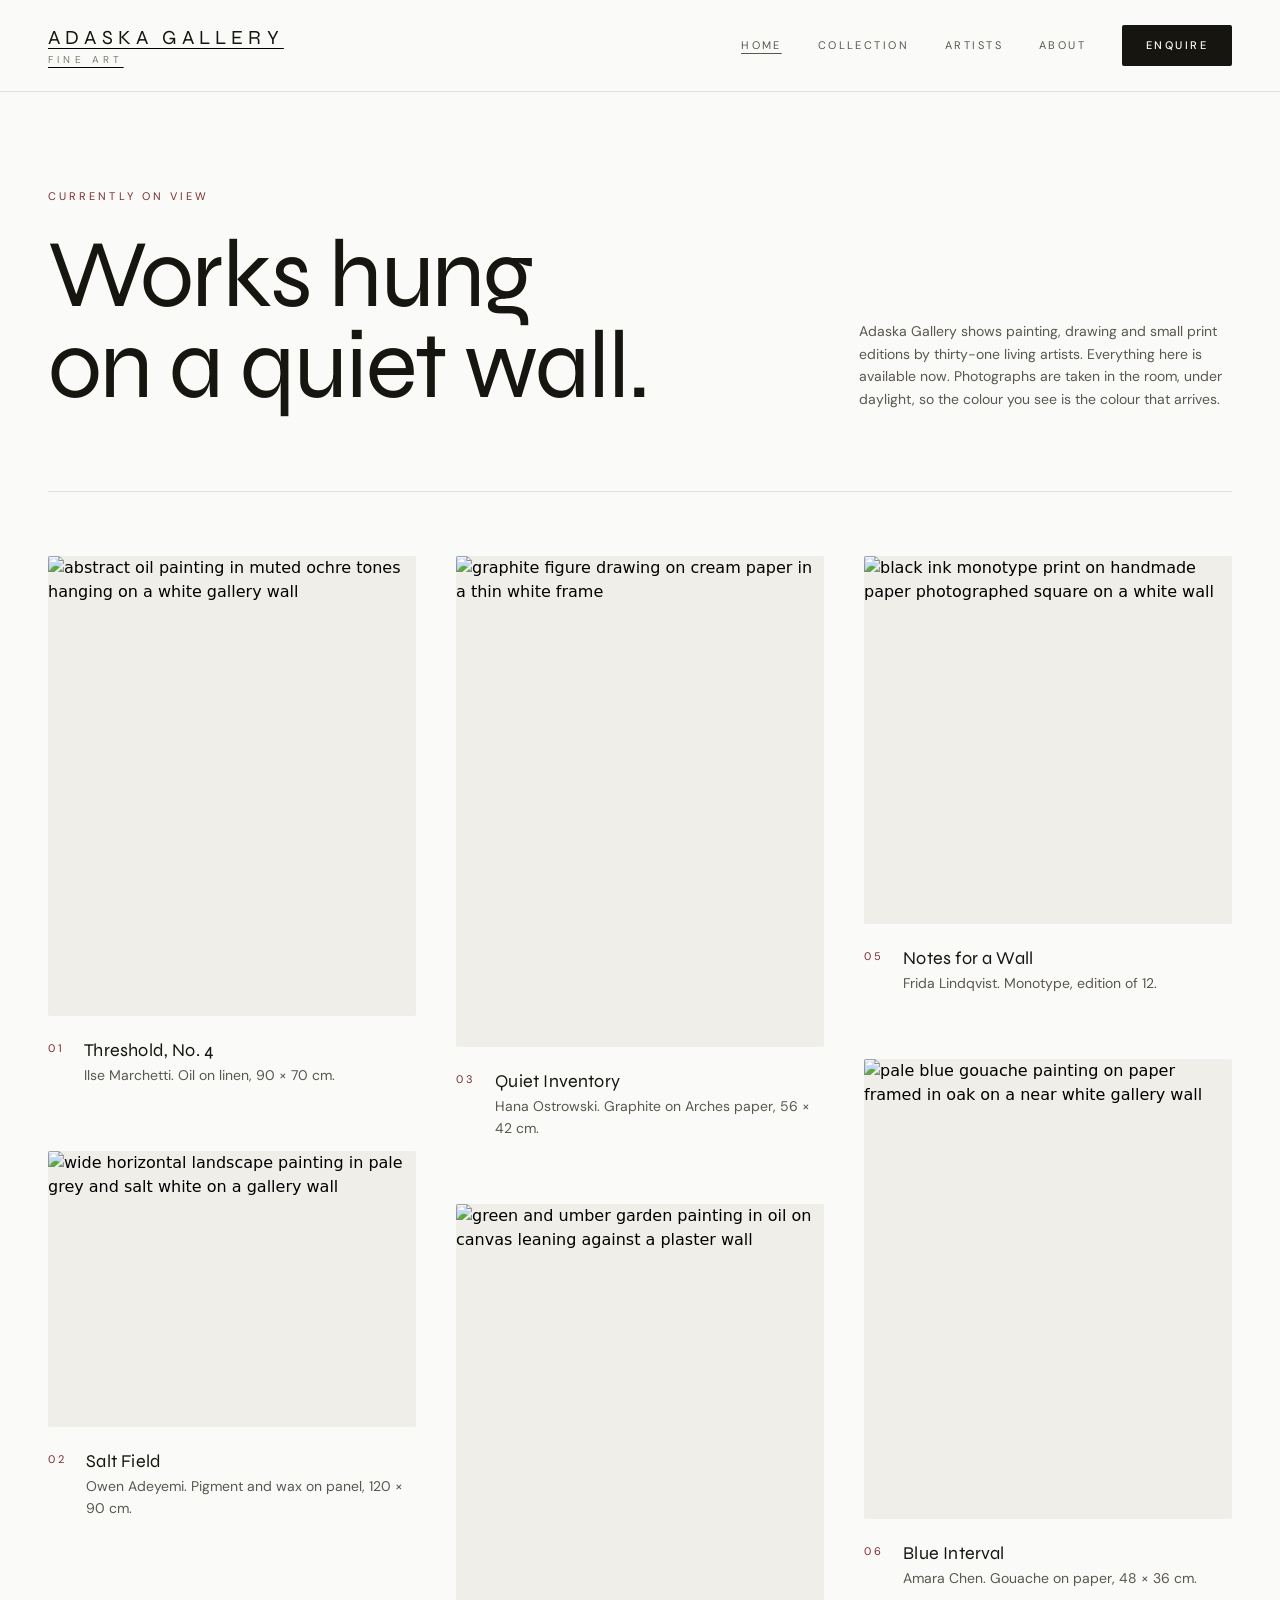
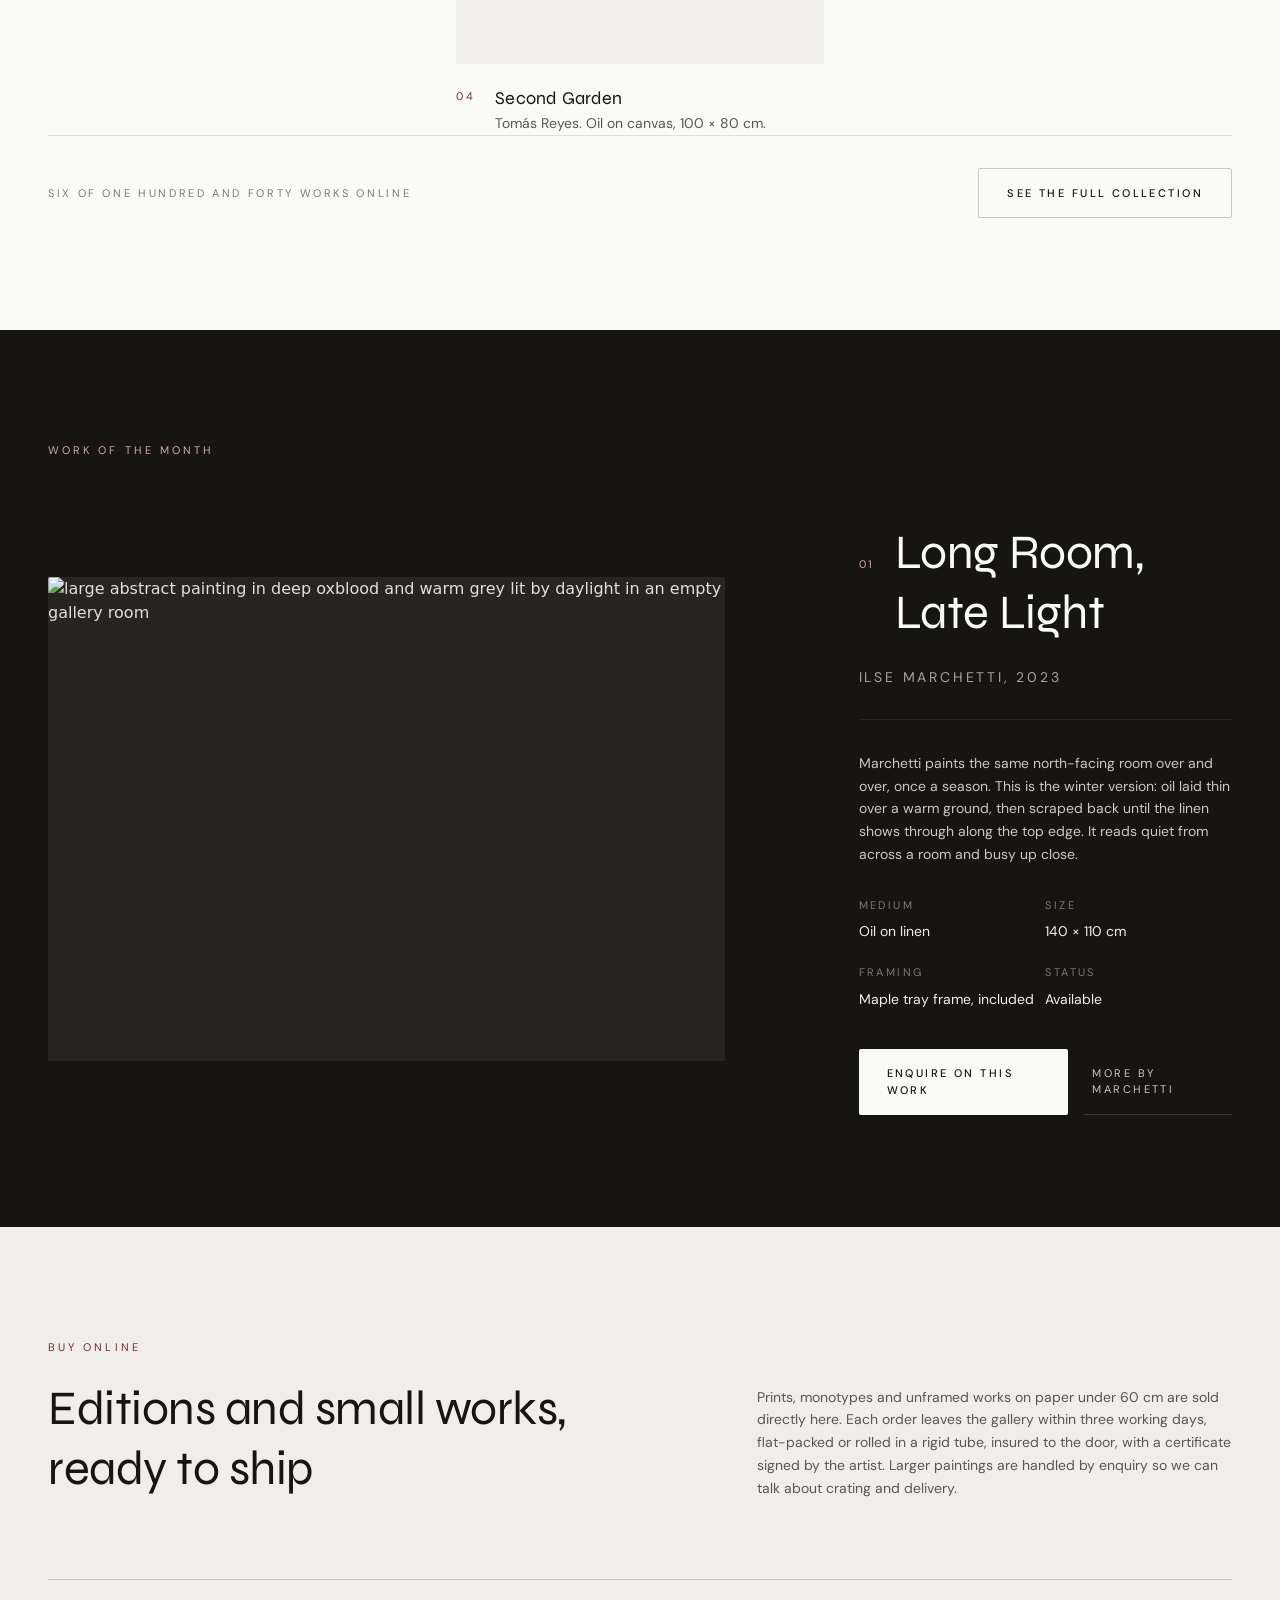
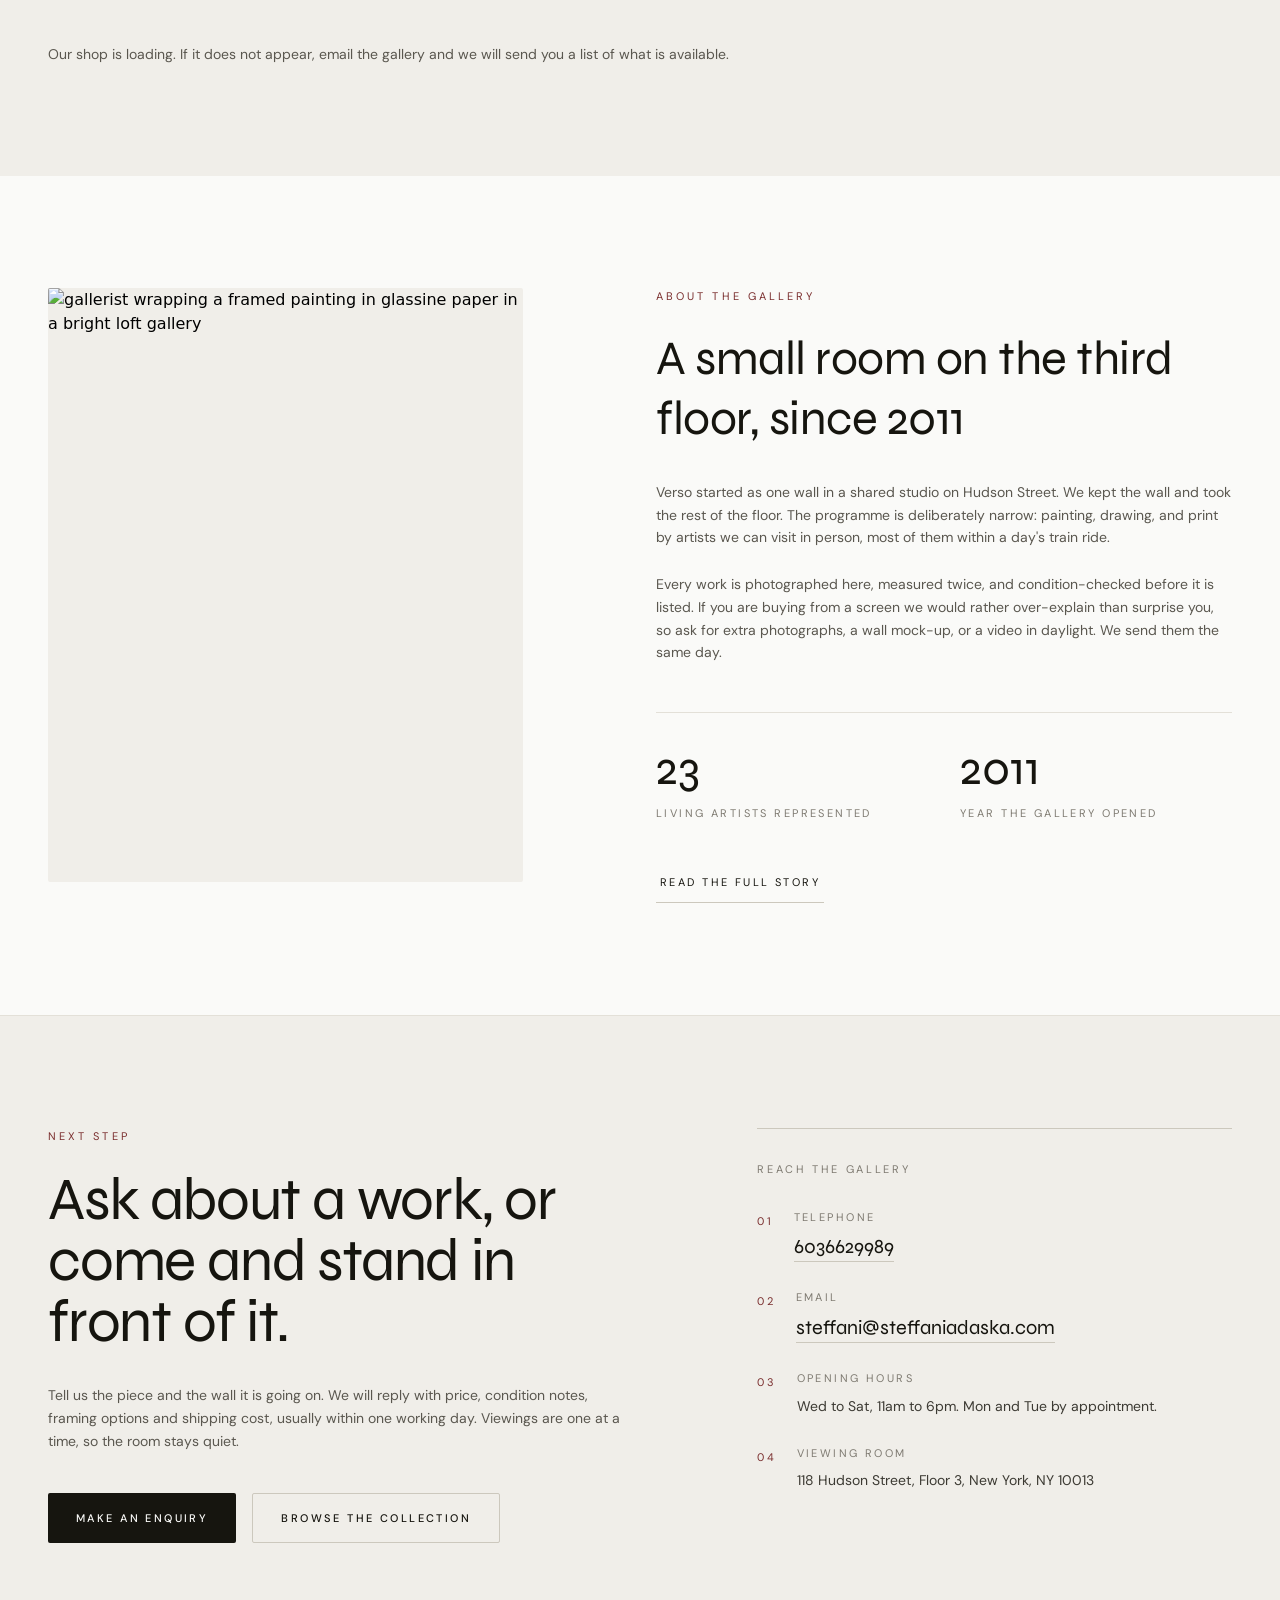
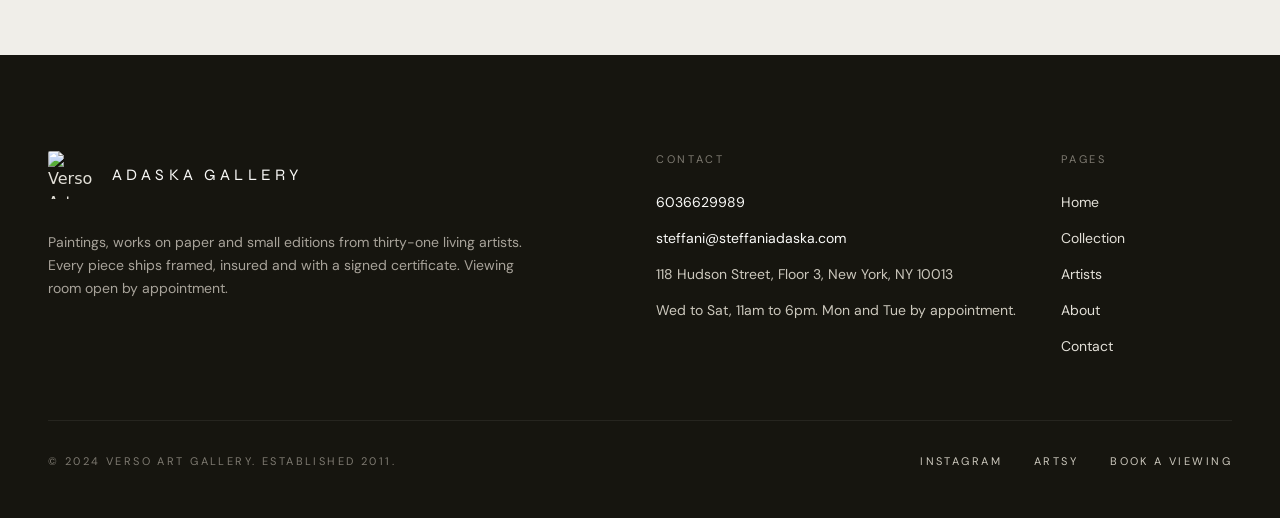
==== commit 38a320d5: "Site-wide edit via the Tibly widget" ====
--- a/index.html
+++ b/index.html
@@ -23,7 +23,7 @@
 <script>document.addEventListener('input',function(e){var t=e.target;if(!t||t.type!=='range')return;var c=t.closest&&t.closest('.tibly-ba');if(c)c.style.setProperty('--ba',t.value+'%')});document.addEventListener('pointerdown',function(e){var c=e.target.closest&&e.target.closest('.tibly-ba');if(!c||e.button>0)return;e.preventDefault();var inp=c.querySelector('input[type=range]');var set=function(x){var r=c.getBoundingClientRect();if(!r.width)return;var p=Math.max(0,Math.min(100,(x-r.left)*100/r.width));c.style.setProperty('--ba',p+'%');if(inp)inp.value=Math.round(p)};set(e.clientX);var mv=function(ev){set(ev.clientX)};var up=function(){document.removeEventListener('pointermove',mv);document.removeEventListener('pointerup',up);document.removeEventListener('pointercancel',up)};document.addEventListener('pointermove',mv);document.addEventListener('pointerup',up);document.addEventListener('pointercancel',up)});document.addEventListener('click',function(e){var im=e.target.closest&&e.target.closest('[data-lightbox]');if(!im||!(im.currentSrc||im.src))return;e.preventDefault();var o=document.createElement('div');o.className='tibly-lb';var big=document.createElement('img');big.src=im.currentSrc||im.src;big.alt=im.alt||'';o.appendChild(big);o.addEventListener('click',function(){o.remove()});document.addEventListener('keydown',function esc(ev){if(ev.key==='Escape'){o.remove();document.removeEventListener('keydown',esc)}});document.body.appendChild(o)});document.addEventListener('click',function(e){var x=e.target.closest&&e.target.closest('[data-announce-close]');if(!x)return;var b=x.closest('[data-announce]');if(b){b.style.display='none';try{sessionStorage.setItem('tibly-announce','1')}catch(_){}}});addEventListener('DOMContentLoaded',function(){try{if(sessionStorage.getItem('tibly-announce')==='1'){var b=document.querySelector('[data-announce]');if(b)b.style.display='none'}}catch(_){}if('IntersectionObserver' in window&&!matchMedia('(prefers-reduced-motion:reduce)').matches){var els=document.querySelectorAll('[data-count]');if(els.length){var io=new IntersectionObserver(function(es){es.forEach(function(en){if(!en.isIntersecting)return;io.unobserve(en.target);var el=en.target,s=el.textContent||'',m=s.match(/[\d,]*\d(?:\.\d+)?/);if(!m)return;var raw=m[0],num=parseFloat(raw.replace(/,/g,''));if(!isFinite(num))return;var pre=s.slice(0,m.index),post=s.slice(m.index+raw.length),grp=raw.indexOf(',')>=0,dec=(raw.split('.')[1]||'').length,t0=performance.now();requestAnimationFrame(function tick(now){var p=Math.min((now-t0)/1400,1);p=1-Math.pow(1-p,3);var v=(num*p).toFixed(dec);if(grp)v=Number(v).toLocaleString('en-US',{minimumFractionDigits:dec});el.textContent=pre+v+post;if(p<1)requestAnimationFrame(tick)})})},{rootMargin:'0px 0px -10% 0px'});els.forEach(function(el){io.observe(el)})}}var badge=document.querySelector('[data-tibly-open]');if(badge){var src=document.querySelector('[data-tibly-field="hours"]');var txt=(src&&src.textContent||'').toLowerCase();var days=['sun','mon','tue','wed','thu','fri','sat'];var toMin=function(h,mm,ap){h=+h;mm=+(mm||0);if(ap==='pm'&&h!==12)h+=12;if(ap==='am'&&h===12)h=0;return h*60+mm};var spans=[];var re=/(sun|mon|tue|wed|thu|fri|sat|daily|every ?day)[a-z]*\s*(?:[-\u2013\u2014]\s*(sun|mon|tue|wed|thu|fri|sat)[a-z]*)?\s*:?\s*(\d{1,2})(?::(\d{2}))?\s*(am|pm)?\s*[-\u2013\u2014]\s*(\d{1,2})(?::(\d{2}))?\s*(am|pm)?/g,mm;while((mm=re.exec(txt))){var d1=mm[1].slice(0,3),d2=mm[2],ap1=mm[5]||(mm[8]==='pm'&&+mm[3]<=+mm[6]?'am':mm[8]),o=toMin(mm[3],mm[4],ap1),c=toMin(mm[6],mm[7],mm[8]);var from=d1==='dai'||d1==='eve'?0:days.indexOf(d1),to=d2?days.indexOf(d2.slice(0,3)):(d1==='dai'||d1==='eve'?6:from);if(from<0)continue;for(var d=from;;d=(d+1)%7){spans.push([d,o,c]);if(d===to)break}}if(spans.length){var now=new Date(),cur=now.getDay(),min=now.getHours()*60+now.getMinutes();var open=spans.some(function(s){return s[0]===cur&&min>=s[1]&&min<s[2]});badge.textContent=open?(badge.getAttribute('data-open-text')||'Open now'):(badge.getAttribute('data-closed-text')||'Closed now');badge.setAttribute('data-state',open?'open':'closed');badge.hidden=false}}});</script>
 <style>header a[aria-current="page"]:not(:has(img,svg)){text-decoration:underline;text-underline-offset:4px;text-decoration-thickness:1px}</style>
 <style>#nav-open~[class*="peer-checked:"][class*="fixed"]{min-height:100vh;min-height:100dvh}@media (prefers-reduced-motion:no-preference){label[for="nav-open"] span{transition:transform .3s ease,opacity .2s ease}header:has(#nav-open:checked) label[for="nav-open"]:not([aria-label="Close" i]) span:not(:has(span)):nth-of-type(1){transform:translateY(8px) rotate(45deg)}header:has(#nav-open:checked) label[for="nav-open"]:not([aria-label="Close" i]) span:not(:has(span)):nth-of-type(2){opacity:0}header:has(#nav-open:checked) label[for="nav-open"]:not([aria-label="Close" i]) span:not(:has(span)):nth-of-type(3){transform:translateY(-8px) rotate(-45deg)}#nav-open:checked~[class*="peer-checked:"]{animation:tibly-nav-in .25s ease}#nav-open:checked~[class*="peer-checked:"] label[for="nav-open"]{display:inline-block;animation:tibly-x-in .35s ease}@keyframes tibly-nav-in{from{opacity:0;transform:translateY(10px)}}@keyframes tibly-x-in{from{opacity:0;transform:rotate(-90deg) scale(.6)}}}</style>
-<link rel="stylesheet" href="/styles.css?v=82fcded2"/>
+<link rel="stylesheet" href="/styles.css?v=4d3db3d4"/>
 </head>
 <body>
 <!-- block:header -->
@@ -32,8 +32,10 @@
 
   <div class="mx-auto w-full max-w-7xl px-5 sm:px-8 lg:px-12 flex items-center justify-between gap-6 py-4 md:py-6">
     <a aria-current="page" class="flex items-center gap-3 sm:gap-4 group" href="/">
-      <img data-tibly-logo="" src="https://br-winter-boat-ajcnusyq.storage.c-3.us-east-2.aws.neon.tech/tibly-site-media/sites/581e0ce3-4caa-4402-85e6-5f423e33d78e/578f8a3b38a22bcd1ecb31f3c4809f57.jpg" alt="Verso Art Gallery" class="h-9 w-9 md:h-11 md:w-11 object-cover rounded-xs"/>
-      <span class="font-display text-[13px] sm:text-sm md:text-base font-600 uppercase tracking-[0.26em] text-ink transition-colors duration-300 group-hover:text-accent-600" data-tibly-field="business-name">Adaska Gallery</span>
+      <span class="flex flex-col">
+        <span class="font-display text-base sm:text-lg md:text-xl font-600 uppercase tracking-[0.26em] text-ink transition-colors duration-300 group-hover:text-accent-600" data-tibly-field="business-name">Adaska Gallery</span>
+        <span class="font-body text-[9px] md:text-[10px] uppercase tracking-[0.42em] text-brand-500">Fine Art</span>
+      </span>
     </a>
 
     <nav aria-label="Main" class="hidden md:flex items-center gap-9 font-body text-[11px] uppercase tracking-[0.22em] text-brand-600">
@@ -54,8 +56,10 @@
   <div class="hidden peer-checked:flex md:hidden fixed inset-0 z-50 flex-col bg-surface">
     <div class="flex items-center justify-between px-5 py-4 border-b border-brand-200">
       <span class="flex items-center gap-3">
-        <img src="https://br-winter-boat-ajcnusyq.storage.c-3.us-east-2.aws.neon.tech/tibly-site-media/sites/581e0ce3-4caa-4402-85e6-5f423e33d78e/578f8a3b38a22bcd1ecb31f3c4809f57.jpg" alt="Verso Art Gallery" class="h-9 w-9 object-cover rounded-xs"/>
-        <span class="font-display text-[13px] uppercase tracking-[0.26em] text-ink">Verso Art Gallery</span>
+        <span class="flex flex-col">
+          <span class="font-display text-base uppercase tracking-[0.26em] text-ink">Adaska Gallery</span>
+          <span class="font-body text-[9px] uppercase tracking-[0.42em] text-brand-500">Fine Art</span>
+        </span>
       </span>
       <label for="nav-open" aria-label="Close" class="cursor-pointer p-2 -mr-2 text-ink">
         <svg viewBox="0 0 24 24" class="h-7 w-7" fill="none" stroke="currentColor" stroke-width="1"><path d="M5 5l14 14M19 5L5 19"></path></svg>
--- a/styles.css
+++ b/styles.css
@@ -1,2 +1,2 @@
 /*! tailwindcss v4.3.2 | MIT License | https://tailwindcss.com */
-@layer properties{@supports (((-webkit-hyphens:none)) and (not (margin-trim:inline))) or ((-moz-orient:inline) and (not (color:rgb(from red r g b)))){*,:before,:after,::backdrop{--tw-scroll-snap-strictness:proximity;--tw-space-y-reverse:0;--tw-border-style:solid;--tw-leading:initial;--tw-font-weight:initial;--tw-tracking:initial;--tw-duration:initial;--tw-scale-x:1;--tw-scale-y:1;--tw-scale-z:1;--tw-outline-style:solid}}}@layer theme{:root,:host{--font-sans:ui-sans-serif, system-ui, sans-serif, "Apple Color Emoji", "Segoe UI Emoji", "Segoe UI Symbol", "Noto Color Emoji";--font-mono:ui-monospace, SFMono-Regular, Menlo, Monaco, Consolas, "Liberation Mono", "Courier New", monospace;--spacing:.25rem;--container-sm:24rem;--container-2xl:42rem;--container-7xl:80rem;--text-xs:.75rem;--text-xs--line-height:calc(1 / .75);--text-sm:.875rem;--text-sm--line-height:calc(1.25 / .875);--text-base:1rem;--text-base--line-height:calc(1.5 / 1);--text-lg:1.125rem;--text-lg--line-height:calc(1.75 / 1.125);--text-xl:1.25rem;--text-xl--line-height:calc(1.75 / 1.25);--text-2xl:1.5rem;--text-2xl--line-height:calc(2 / 1.5);--text-3xl:1.875rem;--text-3xl--line-height:calc(2.25 / 1.875);--text-4xl:2.25rem;--text-4xl--line-height:calc(2.5 / 2.25);--text-5xl:3rem;--text-5xl--line-height:1;--text-6xl:3.75rem;--text-6xl--line-height:1;--text-7xl:4.5rem;--text-7xl--line-height:1;--text-8xl:6rem;--text-8xl--line-height:1;--font-weight-medium:500;--tracking-tight:-.025em;--leading-tight:1.25;--leading-snug:1.375;--leading-relaxed:1.625;--radius-xs:2px;--radius-sm:4px;--radius-md:8px;--aspect-video:16 / 9;--default-transition-duration:.15s;--default-transition-timing-function:cubic-bezier(.4, 0, .2, 1);--default-font-family:var(--font-sans);--default-mono-font-family:var(--font-mono);--color-brand-50:#fafaf8;--color-brand-100:#f0eee9;--color-brand-200:#e3e0d8;--color-brand-300:#ccc8bd;--color-brand-400:#a8a39a;--color-brand-500:#7e7a71;--color-brand-600:#5a574f;--color-brand-700:#3c3a33;--color-brand-800:#26251f;--color-brand-900:#16150f;--color-surface:#fafaf8;--color-ink:#16150f;--color-accent-50:#fbf3f3;--color-accent-100:#f3e4e4;--color-accent-300:#d8a8a8;--color-accent-500:#9a4040;--color-accent-600:#7a2e2e;--color-accent-700:#5e2323;--color-accent-900:#3a1616;--font-display:"Syne", ui-sans-serif, system-ui, sans-serif;--font-body:"DM Sans", ui-sans-serif, system-ui, sans-serif;--animate-marquee:marquee 30s linear infinite;--animate-kenburns:kenburns 18s ease-in-out infinite alternate;--animate-float:float 6s ease-in-out infinite;--animate-pulse-soft:pulse-soft 4s ease-in-out infinite;--animate-spin-slow:spin-slow 24s linear infinite}}@layer base{*,:after,:before,::backdrop{box-sizing:border-box;border:0 solid;margin:0;padding:0}::file-selector-button{box-sizing:border-box;border:0 solid;margin:0;padding:0}html,:host{-webkit-text-size-adjust:100%;tab-size:4;line-height:1.5;font-family:var(--default-font-family,ui-sans-serif, system-ui, sans-serif, "Apple Color Emoji", "Segoe UI Emoji", "Segoe UI Symbol", "Noto Color Emoji");font-feature-settings:var(--default-font-feature-settings,normal);font-variation-settings:var(--default-font-variation-settings,normal);-webkit-tap-highlight-color:transparent}hr{height:0;color:inherit;border-top-width:1px}abbr:where([title]){-webkit-text-decoration:underline dotted;text-decoration:underline dotted}h1,h2,h3,h4,h5,h6{font-size:inherit;font-weight:inherit}a{color:inherit;-webkit-text-decoration:inherit;-webkit-text-decoration:inherit;-webkit-text-decoration:inherit;text-decoration:inherit}b,strong{font-weight:bolder}code,kbd,samp,pre{font-family:var(--default-mono-font-family,ui-monospace, SFMono-Regular, Menlo, Monaco, Consolas, "Liberation Mono", "Courier New", monospace);font-feature-settings:var(--default-mono-font-feature-settings,normal);font-variation-settings:var(--default-mono-font-variation-settings,normal);font-size:1em}small{font-size:80%}sub,sup{vertical-align:baseline;font-size:75%;line-height:0;position:relative}sub{bottom:-.25em}sup{top:-.5em}table{text-indent:0;border-color:inherit;border-collapse:collapse}:-moz-focusring{outline:auto}progress{vertical-align:baseline}summary{display:list-item}ol,ul,menu{list-style:none}img,svg,video,canvas,audio,iframe,embed,object{vertical-align:middle;display:block}img,video{max-width:100%;height:auto}button,input,select,optgroup,textarea{font:inherit;font-feature-settings:inherit;font-variation-settings:inherit;letter-spacing:inherit;color:inherit;opacity:1;background-color:#0000;border-radius:0}::file-selector-button{font:inherit;font-feature-settings:inherit;font-variation-settings:inherit;letter-spacing:inherit;color:inherit;opacity:1;background-color:#0000;border-radius:0}:where(select:is([multiple],[size])) optgroup{font-weight:bolder}:where(select:is([multiple],[size])) optgroup option{padding-inline-start:20px}::file-selector-button{margin-inline-end:4px}::placeholder{opacity:1}@supports (not ((-webkit-appearance:-apple-pay-button))) or (contain-intrinsic-size:1px){::placeholder{color:currentColor}@supports (color:color-mix(in lab, red, red)){::placeholder{color:color-mix(in oklab, currentcolor 50%, transparent)}}}textarea{resize:vertical}::-webkit-search-decoration{-webkit-appearance:none}::-webkit-date-and-time-value{min-height:1lh;text-align:inherit}::-webkit-datetime-edit{display:inline-flex}::-webkit-datetime-edit-fields-wrapper{padding:0}::-webkit-datetime-edit{padding-block:0}::-webkit-datetime-edit-year-field{padding-block:0}::-webkit-datetime-edit-month-field{padding-block:0}::-webkit-datetime-edit-day-field{padding-block:0}::-webkit-datetime-edit-hour-field{padding-block:0}::-webkit-datetime-edit-minute-field{padding-block:0}::-webkit-datetime-edit-second-field{padding-block:0}::-webkit-datetime-edit-millisecond-field{padding-block:0}::-webkit-datetime-edit-meridiem-field{padding-block:0}::-webkit-calendar-picker-indicator{line-height:1}:-moz-ui-invalid{box-shadow:none}button,input:where([type=button],[type=reset],[type=submit]){appearance:button}::file-selector-button{appearance:button}::-webkit-inner-spin-button{height:auto}::-webkit-outer-spin-button{height:auto}[hidden]:where(:not([hidden=until-found])){display:none!important}}@layer components{.btn{justify-content:center;align-items:center;gap:calc(var(--spacing) * 2);border-radius:var(--radius-xs);background-color:var(--color-ink);padding-inline:calc(var(--spacing) * 7);padding-block:calc(var(--spacing) * 4);font-family:var(--font-body);--tw-font-weight:var(--font-weight-medium);font-size:11px;font-weight:var(--font-weight-medium);--tw-tracking:.22em;letter-spacing:.22em;color:var(--color-brand-50);text-transform:uppercase;transition-property:color,background-color,border-color,outline-color,text-decoration-color,fill,stroke,--tw-gradient-from,--tw-gradient-via,--tw-gradient-to;transition-timing-function:var(--tw-ease,var(--default-transition-timing-function));transition-duration:var(--tw-duration,var(--default-transition-duration));--tw-duration:.3s;transition-duration:.3s;display:inline-flex}@media (hover:hover){.btn:hover{background-color:var(--color-accent-600)}}.btn:focus-visible{outline-style:var(--tw-outline-style);outline-offset:2px;outline-width:2px;outline-color:var(--color-accent-600)}.btn-secondary{justify-content:center;align-items:center;gap:calc(var(--spacing) * 2);border-radius:var(--radius-xs);border-style:var(--tw-border-style);border-width:1px;border-color:var(--color-brand-300);padding-inline:calc(var(--spacing) * 7);padding-block:calc(var(--spacing) * 4);font-family:var(--font-body);--tw-font-weight:var(--font-weight-medium);font-size:11px;font-weight:var(--font-weight-medium);--tw-tracking:.22em;letter-spacing:.22em;color:var(--color-ink);text-transform:uppercase;transition-property:color,background-color,border-color,outline-color,text-decoration-color,fill,stroke,--tw-gradient-from,--tw-gradient-via,--tw-gradient-to;transition-timing-function:var(--tw-ease,var(--default-transition-timing-function));transition-duration:var(--tw-duration,var(--default-transition-duration));--tw-duration:.3s;background-color:#0000;transition-duration:.3s;display:inline-flex}@media (hover:hover){.btn-secondary:hover{border-color:var(--color-ink);background-color:var(--color-brand-100)}}.btn-secondary:focus-visible{outline-style:var(--tw-outline-style);outline-offset:2px;outline-width:2px;outline-color:var(--color-accent-600)}.card{border-radius:var(--radius-xs);border-style:var(--tw-border-style);border-width:1px;border-color:var(--color-brand-200);background-color:var(--color-surface);padding:calc(var(--spacing) * 6);transition-property:color,background-color,border-color,outline-color,text-decoration-color,fill,stroke,--tw-gradient-from,--tw-gradient-via,--tw-gradient-to;transition-timing-function:var(--tw-ease,var(--default-transition-timing-function));transition-duration:var(--tw-duration,var(--default-transition-duration));--tw-duration:.3s;transition-duration:.3s}@media (hover:hover){.card:hover{border-color:var(--color-brand-400)}}}@layer utilities{.sr-only{clip-path:inset(50%);white-space:nowrap;border-width:0;width:1px;height:1px;margin:-1px;padding:0;position:absolute;overflow:hidden}.fixed{position:fixed}.sticky{position:sticky}.inset-0{inset:0}.inset-x-0{inset-inline:0}.top-0{top:0}.bottom-0{bottom:0}.z-40{z-index:40}.z-50{z-index:50}.col-span-2{grid-column:span 2/span 2}.mx-auto{margin-inline:auto}.mt-2{margin-top:calc(var(--spacing) * 2)}.mt-3{margin-top:calc(var(--spacing) * 3)}.mt-4{margin-top:calc(var(--spacing) * 4)}.mt-5{margin-top:calc(var(--spacing) * 5)}.mt-6{margin-top:calc(var(--spacing) * 6)}.mt-7{margin-top:calc(var(--spacing) * 7)}.mt-8{margin-top:calc(var(--spacing) * 8)}.mt-10{margin-top:calc(var(--spacing) * 10)}.mt-12{margin-top:calc(var(--spacing) * 12)}.mt-14{margin-top:calc(var(--spacing) * 14)}.mt-16{margin-top:calc(var(--spacing) * 16)}.mt-20{margin-top:calc(var(--spacing) * 20)}.-mr-2{margin-right:calc(var(--spacing) * -2)}.mb-4{margin-bottom:calc(var(--spacing) * 4)}.mb-10{margin-bottom:calc(var(--spacing) * 10)}.ml-2{margin-left:calc(var(--spacing) * 2)}.block{display:block}.flex{display:flex}.grid{display:grid}.hidden{display:none}.inline-block{display:inline-block}.inline-flex{display:inline-flex}.table{display:table}.aspect-\[3\/4\]{aspect-ratio:3/4}.aspect-\[4\/3\]{aspect-ratio:4/3}.aspect-\[4\/5\]{aspect-ratio:4/5}.aspect-\[7\/5\]{aspect-ratio:7/5}.aspect-square{aspect-ratio:1}.aspect-video{aspect-ratio:var(--aspect-video)}.h-7{height:calc(var(--spacing) * 7)}.h-9{height:calc(var(--spacing) * 9)}.h-12{height:calc(var(--spacing) * 12)}.h-auto{height:auto}.h-full{height:100%}.h-px{height:1px}.w-7{width:calc(var(--spacing) * 7)}.w-9{width:calc(var(--spacing) * 9)}.w-12{width:calc(var(--spacing) * 12)}.w-16{width:calc(var(--spacing) * 16)}.w-\[86\%\]{width:86%}.w-full{width:100%}.w-max{width:max-content}.max-w-2xl{max-width:var(--container-2xl)}.max-w-7xl{max-width:var(--container-7xl)}.max-w-prose{max-width:65ch}.max-w-sm{max-width:var(--container-sm)}.min-w-0{min-width:0}.flex-1{flex:1}.shrink-0{flex-shrink:0}.animate-kenburns{animation:var(--animate-kenburns)}.animate-marquee{animation:var(--animate-marquee)}.cursor-pointer{cursor:pointer}.snap-x{scroll-snap-type:x var(--tw-scroll-snap-strictness)}.snap-mandatory{--tw-scroll-snap-strictness:mandatory}.snap-start{scroll-snap-align:start}.columns-1{columns:1}.columns-2{columns:2}.break-inside-avoid{break-inside:avoid}.grid-cols-1{grid-template-columns:repeat(1,minmax(0,1fr))}.grid-cols-2{grid-template-columns:repeat(2,minmax(0,1fr))}.flex-col{flex-direction:column}.flex-wrap{flex-wrap:wrap}.items-baseline{align-items:baseline}.items-center{align-items:center}.items-end{align-items:flex-end}.items-start{align-items:flex-start}.justify-between{justify-content:space-between}.justify-center{justify-content:center}.gap-1{gap:var(--spacing)}.gap-3{gap:calc(var(--spacing) * 3)}.gap-4{gap:calc(var(--spacing) * 4)}.gap-5{gap:calc(var(--spacing) * 5)}.gap-6{gap:calc(var(--spacing) * 6)}.gap-7{gap:calc(var(--spacing) * 7)}.gap-8{gap:calc(var(--spacing) * 8)}.gap-9{gap:calc(var(--spacing) * 9)}.gap-10{gap:calc(var(--spacing) * 10)}.gap-12{gap:calc(var(--spacing) * 12)}.gap-14{gap:calc(var(--spacing) * 14)}:where(.space-y-3>:not(:last-child)){--tw-space-y-reverse:0;margin-block-start:calc(calc(var(--spacing) * 3) * var(--tw-space-y-reverse));margin-block-end:calc(calc(var(--spacing) * 3) * calc(1 - var(--tw-space-y-reverse)))}:where(.space-y-4>:not(:last-child)){--tw-space-y-reverse:0;margin-block-start:calc(calc(var(--spacing) * 4) * var(--tw-space-y-reverse));margin-block-end:calc(calc(var(--spacing) * 4) * calc(1 - var(--tw-space-y-reverse)))}:where(.space-y-6>:not(:last-child)){--tw-space-y-reverse:0;margin-block-start:calc(calc(var(--spacing) * 6) * var(--tw-space-y-reverse));margin-block-end:calc(calc(var(--spacing) * 6) * calc(1 - var(--tw-space-y-reverse)))}:where(.space-y-7>:not(:last-child)){--tw-space-y-reverse:0;margin-block-start:calc(calc(var(--spacing) * 7) * var(--tw-space-y-reverse));margin-block-end:calc(calc(var(--spacing) * 7) * calc(1 - var(--tw-space-y-reverse)))}.gap-x-8{column-gap:calc(var(--spacing) * 8)}.gap-y-3{row-gap:calc(var(--spacing) * 3)}.gap-y-6{row-gap:calc(var(--spacing) * 6)}.gap-y-8{row-gap:calc(var(--spacing) * 8)}.gap-y-10{row-gap:calc(var(--spacing) * 10)}.self-start{align-self:flex-start}.overflow-hidden{overflow:hidden}.overflow-x-auto{overflow-x:auto}.overflow-y-auto{overflow-y:auto}.rounded-none{border-radius:0}.rounded-xs{border-radius:var(--radius-xs)}.border{border-style:var(--tw-border-style);border-width:1px}.border-0{border-style:var(--tw-border-style);border-width:0}.border-y{border-block-style:var(--tw-border-style);border-block-width:1px}.border-t{border-top-style:var(--tw-border-style);border-top-width:1px}.border-b{border-bottom-style:var(--tw-border-style);border-bottom-width:1px}.border-accent-300{border-color:var(--color-accent-300)}.border-brand-200{border-color:var(--color-brand-200)}.border-brand-300{border-color:var(--color-brand-300)}.border-brand-700{border-color:var(--color-brand-700)}.border-brand-800{border-color:var(--color-brand-800)}.border-transparent{border-color:#0000}.bg-brand-50{background-color:var(--color-brand-50)}.bg-brand-100{background-color:var(--color-brand-100)}.bg-brand-200{background-color:var(--color-brand-200)}.bg-brand-300{background-color:var(--color-brand-300)}.bg-brand-800{background-color:var(--color-brand-800)}.bg-brand-900{background-color:var(--color-brand-900)}.bg-ink{background-color:var(--color-ink)}.bg-surface{background-color:var(--color-surface)}.bg-transparent{background-color:#0000}.object-cover{object-fit:cover}.p-2{padding:calc(var(--spacing) * 2)}.p-5{padding:calc(var(--spacing) * 5)}.p-6{padding:calc(var(--spacing) * 6)}.px-1{padding-inline:var(--spacing)}.px-2{padding-inline:calc(var(--spacing) * 2)}.px-4{padding-inline:calc(var(--spacing) * 4)}.px-5{padding-inline:calc(var(--spacing) * 5)}.px-6{padding-inline:calc(var(--spacing) * 6)}.py-1{padding-block:var(--spacing)}.py-3{padding-block:calc(var(--spacing) * 3)}.py-4{padding-block:calc(var(--spacing) * 4)}.py-5{padding-block:calc(var(--spacing) * 5)}.py-6{padding-block:calc(var(--spacing) * 6)}.py-8{padding-block:calc(var(--spacing) * 8)}.py-10{padding-block:calc(var(--spacing) * 10)}.py-12{padding-block:calc(var(--spacing) * 12)}.py-14{padding-block:calc(var(--spacing) * 14)}.py-16{padding-block:calc(var(--spacing) * 16)}.py-20{padding-block:calc(var(--spacing) * 20)}.pt-1{padding-top:var(--spacing)}.pt-4{padding-top:calc(var(--spacing) * 4)}.pt-6{padding-top:calc(var(--spacing) * 6)}.pt-8{padding-top:calc(var(--spacing) * 8)}.pt-10{padding-top:calc(var(--spacing) * 10)}.pt-12{padding-top:calc(var(--spacing) * 12)}.pt-14{padding-top:calc(var(--spacing) * 14)}.pt-16{padding-top:calc(var(--spacing) * 16)}.pb-1{padding-bottom:var(--spacing)}.pb-4{padding-bottom:calc(var(--spacing) * 4)}.pb-6{padding-bottom:calc(var(--spacing) * 6)}.pb-8{padding-bottom:calc(var(--spacing) * 8)}.pb-10{padding-bottom:calc(var(--spacing) * 10)}.pb-14{padding-bottom:calc(var(--spacing) * 14)}.pb-16{padding-bottom:calc(var(--spacing) * 16)}.pb-20{padding-bottom:calc(var(--spacing) * 20)}.pb-24{padding-bottom:calc(var(--spacing) * 24)}.pb-28{padding-bottom:calc(var(--spacing) * 28)}.text-center{text-align:center}.align-middle{vertical-align:middle}.font-body{font-family:var(--font-body)}.font-display{font-family:var(--font-display)}.text-2xl{font-size:var(--text-2xl);line-height:var(--tw-leading,var(--text-2xl--line-height))}.text-3xl{font-size:var(--text-3xl);line-height:var(--tw-leading,var(--text-3xl--line-height))}.text-4xl{font-size:var(--text-4xl);line-height:var(--tw-leading,var(--text-4xl--line-height))}.text-base{font-size:var(--text-base);line-height:var(--tw-leading,var(--text-base--line-height))}.text-lg{font-size:var(--text-lg);line-height:var(--tw-leading,var(--text-lg--line-height))}.text-sm{font-size:var(--text-sm);line-height:var(--tw-leading,var(--text-sm--line-height))}.text-xl{font-size:var(--text-xl);line-height:var(--tw-leading,var(--text-xl--line-height))}.text-xs{font-size:var(--text-xs);line-height:var(--tw-leading,var(--text-xs--line-height))}.text-\[10px\]{font-size:10px}.text-\[11px\]{font-size:11px}.text-\[12px\]{font-size:12px}.text-\[13px\]{font-size:13px}.text-\[15px\]{font-size:15px}.leading-\[0\.95\]{--tw-leading:.95;line-height:.95}.leading-\[1\.02\]{--tw-leading:1.02;line-height:1.02}.leading-\[1\.05\]{--tw-leading:1.05;line-height:1.05}.leading-relaxed{--tw-leading:var(--leading-relaxed);line-height:var(--leading-relaxed)}.leading-snug{--tw-leading:var(--leading-snug);line-height:var(--leading-snug)}.leading-tight{--tw-leading:var(--leading-tight);line-height:var(--leading-tight)}.font-medium{--tw-font-weight:var(--font-weight-medium);font-weight:var(--font-weight-medium)}.tracking-\[-0\.01em\]{--tw-tracking:-.01em;letter-spacing:-.01em}.tracking-\[-0\.02em\]{--tw-tracking:-.02em;letter-spacing:-.02em}.tracking-\[0\.01em\]{--tw-tracking:.01em;letter-spacing:.01em}.tracking-\[0\.2em\]{--tw-tracking:.2em;letter-spacing:.2em}.tracking-\[0\.22em\]{--tw-tracking:.22em;letter-spacing:.22em}.tracking-\[0\.24em\]{--tw-tracking:.24em;letter-spacing:.24em}.tracking-\[0\.26em\]{--tw-tracking:.26em;letter-spacing:.26em}.tracking-\[0\.28em\]{--tw-tracking:.28em;letter-spacing:.28em}.tracking-tight{--tw-tracking:var(--tracking-tight);letter-spacing:var(--tracking-tight)}.break-words{overflow-wrap:break-word}.text-accent-300{color:var(--color-accent-300)}.text-accent-600{color:var(--color-accent-600)}.text-brand-50{color:var(--color-brand-50)}.text-brand-100{color:var(--color-brand-100)}.text-brand-200{color:var(--color-brand-200)}.text-brand-300{color:var(--color-brand-300)}.text-brand-400{color:var(--color-brand-400)}.text-brand-500{color:var(--color-brand-500)}.text-brand-600{color:var(--color-brand-600)}.text-brand-700{color:var(--color-brand-700)}.text-ink{color:var(--color-ink)}.uppercase{text-transform:uppercase}.transition-colors{transition-property:color,background-color,border-color,outline-color,text-decoration-color,fill,stroke,--tw-gradient-from,--tw-gradient-via,--tw-gradient-to;transition-timing-function:var(--tw-ease,var(--default-transition-timing-function));transition-duration:var(--tw-duration,var(--default-transition-duration))}.transition-transform{transition-property:transform,translate,scale,rotate;transition-timing-function:var(--tw-ease,var(--default-transition-timing-function));transition-duration:var(--tw-duration,var(--default-transition-duration))}.duration-300{--tw-duration:.3s;transition-duration:.3s}.duration-500{--tw-duration:.5s;transition-duration:.5s}@media (hover:hover){.group-hover\:scale-105:is(:where(.group):hover *){--tw-scale-x:105%;--tw-scale-y:105%;--tw-scale-z:105%;scale:var(--tw-scale-x) var(--tw-scale-y)}.group-hover\:text-accent-300:is(:where(.group):hover *){color:var(--color-accent-300)}.group-hover\:text-accent-600:is(:where(.group):hover *){color:var(--color-accent-600)}}.peer-checked\:flex:is(:where(.peer):checked~*){display:flex}.placeholder\:text-brand-400::placeholder{color:var(--color-brand-400)}@media (hover:hover){.hover\:border-accent-300:hover{border-color:var(--color-accent-300)}.hover\:border-accent-600:hover{border-color:var(--color-accent-600)}.hover\:border-brand-400:hover{border-color:var(--color-brand-400)}.hover\:bg-accent-600:hover{background-color:var(--color-accent-600)}.hover\:text-accent-300:hover{color:var(--color-accent-300)}.hover\:text-accent-600:hover{color:var(--color-accent-600)}.hover\:text-brand-50:hover{color:var(--color-brand-50)}.hover\:text-ink:hover{color:var(--color-ink)}}.focus\:border-accent-600:focus{border-color:var(--color-accent-600)}.focus\:border-ink:focus{border-color:var(--color-ink)}.focus\:outline-2:focus{outline-style:var(--tw-outline-style);outline-width:2px}.focus\:outline-offset-2:focus{outline-offset:2px}.focus\:outline-accent-600:focus{outline-color:var(--color-accent-600)}.focus\:outline-none:focus{--tw-outline-style:none;outline-style:none}.active\:bg-accent-600:active{background-color:var(--color-accent-600)}.data-\[state\=closed\]\:text-brand-500[data-state=closed]{color:var(--color-brand-500)}.data-\[state\=open\]\:border-accent-300[data-state=open]{border-color:var(--color-accent-300)}.data-\[state\=open\]\:border-accent-600[data-state=open]{border-color:var(--color-accent-600)}.data-\[state\=open\]\:text-accent-600[data-state=open]{color:var(--color-accent-600)}@media (min-width:40rem){.sm\:col-span-1{grid-column:span 1/span 1}.sm\:col-span-2{grid-column:span 2/span 2}.sm\:block{display:block}.sm\:w-28{width:calc(var(--spacing) * 28)}.sm\:w-\[46\%\]{width:46%}.sm\:w-auto{width:auto}.sm\:shrink-0{flex-shrink:0}.sm\:columns-2{columns:2}.sm\:grid-cols-2{grid-template-columns:repeat(2,minmax(0,1fr))}.sm\:grid-cols-3{grid-template-columns:repeat(3,minmax(0,1fr))}.sm\:flex-row{flex-direction:row}.sm\:items-baseline{align-items:baseline}.sm\:items-center{align-items:center}.sm\:justify-between{justify-content:space-between}.sm\:gap-4{gap:calc(var(--spacing) * 4)}.sm\:gap-6{gap:calc(var(--spacing) * 6)}.sm\:gap-8{gap:calc(var(--spacing) * 8)}.sm\:gap-16{gap:calc(var(--spacing) * 16)}.sm\:self-auto{align-self:auto}.sm\:p-8{padding:calc(var(--spacing) * 8)}.sm\:px-8{padding-inline:calc(var(--spacing) * 8)}.sm\:text-3xl{font-size:var(--text-3xl);line-height:var(--tw-leading,var(--text-3xl--line-height))}.sm\:text-4xl{font-size:var(--text-4xl);line-height:var(--tw-leading,var(--text-4xl--line-height))}.sm\:text-5xl{font-size:var(--text-5xl);line-height:var(--tw-leading,var(--text-5xl--line-height))}.sm\:text-6xl{font-size:var(--text-6xl);line-height:var(--tw-leading,var(--text-6xl--line-height))}.sm\:text-base{font-size:var(--text-base);line-height:var(--tw-leading,var(--text-base--line-height))}.sm\:text-sm{font-size:var(--text-sm);line-height:var(--tw-leading,var(--text-sm--line-height))}}@media (min-width:48rem){.md\:order-1{order:1}.md\:order-2{order:2}.md\:col-span-1{grid-column:span 1/span 1}.md\:col-span-2{grid-column:span 2/span 2}.md\:col-span-3{grid-column:span 3/span 3}.md\:col-span-4{grid-column:span 4/span 4}.md\:col-span-5{grid-column:span 5/span 5}.md\:col-span-6{grid-column:span 6/span 6}.md\:col-span-7{grid-column:span 7/span 7}.md\:col-span-8{grid-column:span 8/span 8}.md\:col-span-9{grid-column:span 9/span 9}.md\:col-start-5{grid-column-start:5}.md\:col-start-6{grid-column-start:6}.md\:col-start-7{grid-column-start:7}.md\:col-start-8{grid-column-start:8}.md\:col-start-9{grid-column-start:9}.md\:mt-16{margin-top:calc(var(--spacing) * 16)}.md\:mt-20{margin-top:calc(var(--spacing) * 20)}.md\:mt-24{margin-top:calc(var(--spacing) * 24)}.md\:mt-28{margin-top:calc(var(--spacing) * 28)}.md\:mb-6{margin-bottom:calc(var(--spacing) * 6)}.md\:mb-16{margin-bottom:calc(var(--spacing) * 16)}.md\:block{display:block}.md\:flex{display:flex}.md\:hidden{display:none}.md\:aspect-\[4\/3\]{aspect-ratio:4/3}.md\:h-11{height:calc(var(--spacing) * 11)}.md\:w-11{width:calc(var(--spacing) * 11)}.md\:columns-3{columns:3}.md\:grid-cols-12{grid-template-columns:repeat(12,minmax(0,1fr))}.md\:flex-row{flex-direction:row}.md\:items-end{align-items:flex-end}.md\:justify-between{justify-content:space-between}.md\:gap-6{gap:calc(var(--spacing) * 6)}.md\:gap-8{gap:calc(var(--spacing) * 8)}.md\:gap-10{gap:calc(var(--spacing) * 10)}.md\:gap-12{gap:calc(var(--spacing) * 12)}.md\:gap-16{gap:calc(var(--spacing) * 16)}.md\:p-10{padding:calc(var(--spacing) * 10)}.md\:py-6{padding-block:calc(var(--spacing) * 6)}.md\:py-10{padding-block:calc(var(--spacing) * 10)}.md\:py-14{padding-block:calc(var(--spacing) * 14)}.md\:py-16{padding-block:calc(var(--spacing) * 16)}.md\:py-24{padding-block:calc(var(--spacing) * 24)}.md\:py-28{padding-block:calc(var(--spacing) * 28)}.md\:py-32{padding-block:calc(var(--spacing) * 32)}.md\:pt-2{padding-top:calc(var(--spacing) * 2)}.md\:pt-3{padding-top:calc(var(--spacing) * 3)}.md\:pt-4{padding-top:calc(var(--spacing) * 4)}.md\:pt-16{padding-top:calc(var(--spacing) * 16)}.md\:pt-20{padding-top:calc(var(--spacing) * 20)}.md\:pt-24{padding-top:calc(var(--spacing) * 24)}.md\:pt-28{padding-top:calc(var(--spacing) * 28)}.md\:pb-12{padding-bottom:calc(var(--spacing) * 12)}.md\:pb-20{padding-bottom:calc(var(--spacing) * 20)}.md\:pb-28{padding-bottom:calc(var(--spacing) * 28)}.md\:pb-32{padding-bottom:calc(var(--spacing) * 32)}.md\:text-3xl{font-size:var(--text-3xl);line-height:var(--tw-leading,var(--text-3xl--line-height))}.md\:text-5xl{font-size:var(--text-5xl);line-height:var(--tw-leading,var(--text-5xl--line-height))}.md\:text-6xl{font-size:var(--text-6xl);line-height:var(--tw-leading,var(--text-6xl--line-height))}.md\:text-7xl{font-size:var(--text-7xl);line-height:var(--tw-leading,var(--text-7xl--line-height))}.md\:text-base{font-size:var(--text-base);line-height:var(--tw-leading,var(--text-base--line-height))}.md\:text-lg{font-size:var(--text-lg);line-height:var(--tw-leading,var(--text-lg--line-height))}}@media (min-width:64rem){.lg\:w-\[31\%\]{width:31%}.lg\:gap-16{gap:calc(var(--spacing) * 16)}.lg\:gap-20{gap:calc(var(--spacing) * 20)}.lg\:p-12{padding:calc(var(--spacing) * 12)}.lg\:px-12{padding-inline:calc(var(--spacing) * 12)}.lg\:py-28{padding-block:calc(var(--spacing) * 28)}.lg\:py-32{padding-block:calc(var(--spacing) * 32)}.lg\:pt-36{padding-top:calc(var(--spacing) * 36)}.lg\:text-7xl{font-size:var(--text-7xl);line-height:var(--tw-leading,var(--text-7xl--line-height))}.lg\:text-8xl{font-size:var(--text-8xl);line-height:var(--tw-leading,var(--text-8xl--line-height))}}}[data-tb-bg]{position:relative}.tb-bg{pointer-events:none;position:absolute;inset:0;overflow:hidden}.tb-bg video,.tb-bg img{object-fit:cover;width:100%;height:100%}.tb-bg-tint{background:#000;position:absolute;inset:0}[data-tb-bg]>:not(.tb-bg){z-index:1;position:relative}@media (prefers-reduced-motion:reduce){.tb-bg video{display:none}}@property --tw-scroll-snap-strictness{syntax:"*";inherits:false;initial-value:proximity}@property --tw-space-y-reverse{syntax:"*";inherits:false;initial-value:0}@property --tw-border-style{syntax:"*";inherits:false;initial-value:solid}@property --tw-leading{syntax:"*";inherits:false}@property --tw-font-weight{syntax:"*";inherits:false}@property --tw-tracking{syntax:"*";inherits:false}@property --tw-duration{syntax:"*";inherits:false}@property --tw-scale-x{syntax:"*";inherits:false;initial-value:1}@property --tw-scale-y{syntax:"*";inherits:false;initial-value:1}@property --tw-scale-z{syntax:"*";inherits:false;initial-value:1}@property --tw-outline-style{syntax:"*";inherits:false;initial-value:solid}@keyframes marquee{to{transform:translate(-50%)}}@keyframes kenburns{to{transform:scale(1.08)}}@keyframes float{0%,to{transform:translateY(0)}50%{transform:translateY(-12px)}}@keyframes pulse-soft{0%,to{opacity:1}50%{opacity:.55}}@keyframes spin-slow{to{transform:rotate(360deg)}}+@layer properties{@supports (((-webkit-hyphens:none)) and (not (margin-trim:inline))) or ((-moz-orient:inline) and (not (color:rgb(from red r g b)))){*,:before,:after,::backdrop{--tw-scroll-snap-strictness:proximity;--tw-space-y-reverse:0;--tw-border-style:solid;--tw-leading:initial;--tw-font-weight:initial;--tw-tracking:initial;--tw-duration:initial;--tw-scale-x:1;--tw-scale-y:1;--tw-scale-z:1;--tw-outline-style:solid}}}@layer theme{:root,:host{--font-sans:ui-sans-serif, system-ui, sans-serif, "Apple Color Emoji", "Segoe UI Emoji", "Segoe UI Symbol", "Noto Color Emoji";--font-mono:ui-monospace, SFMono-Regular, Menlo, Monaco, Consolas, "Liberation Mono", "Courier New", monospace;--spacing:.25rem;--container-sm:24rem;--container-2xl:42rem;--container-7xl:80rem;--text-xs:.75rem;--text-xs--line-height:calc(1 / .75);--text-sm:.875rem;--text-sm--line-height:calc(1.25 / .875);--text-base:1rem;--text-base--line-height:calc(1.5 / 1);--text-lg:1.125rem;--text-lg--line-height:calc(1.75 / 1.125);--text-xl:1.25rem;--text-xl--line-height:calc(1.75 / 1.25);--text-2xl:1.5rem;--text-2xl--line-height:calc(2 / 1.5);--text-3xl:1.875rem;--text-3xl--line-height:calc(2.25 / 1.875);--text-4xl:2.25rem;--text-4xl--line-height:calc(2.5 / 2.25);--text-5xl:3rem;--text-5xl--line-height:1;--text-6xl:3.75rem;--text-6xl--line-height:1;--text-7xl:4.5rem;--text-7xl--line-height:1;--text-8xl:6rem;--text-8xl--line-height:1;--font-weight-medium:500;--tracking-tight:-.025em;--leading-tight:1.25;--leading-snug:1.375;--leading-relaxed:1.625;--radius-xs:2px;--radius-sm:4px;--radius-md:8px;--aspect-video:16 / 9;--default-transition-duration:.15s;--default-transition-timing-function:cubic-bezier(.4, 0, .2, 1);--default-font-family:var(--font-sans);--default-mono-font-family:var(--font-mono);--color-brand-50:#fafaf8;--color-brand-100:#f0eee9;--color-brand-200:#e3e0d8;--color-brand-300:#ccc8bd;--color-brand-400:#a8a39a;--color-brand-500:#7e7a71;--color-brand-600:#5a574f;--color-brand-700:#3c3a33;--color-brand-800:#26251f;--color-brand-900:#16150f;--color-surface:#fafaf8;--color-ink:#16150f;--color-accent-50:#fbf3f3;--color-accent-100:#f3e4e4;--color-accent-300:#d8a8a8;--color-accent-500:#9a4040;--color-accent-600:#7a2e2e;--color-accent-700:#5e2323;--color-accent-900:#3a1616;--font-display:"Syne", ui-sans-serif, system-ui, sans-serif;--font-body:"DM Sans", ui-sans-serif, system-ui, sans-serif;--animate-marquee:marquee 30s linear infinite;--animate-kenburns:kenburns 18s ease-in-out infinite alternate;--animate-float:float 6s ease-in-out infinite;--animate-pulse-soft:pulse-soft 4s ease-in-out infinite;--animate-spin-slow:spin-slow 24s linear infinite}}@layer base{*,:after,:before,::backdrop{box-sizing:border-box;border:0 solid;margin:0;padding:0}::file-selector-button{box-sizing:border-box;border:0 solid;margin:0;padding:0}html,:host{-webkit-text-size-adjust:100%;tab-size:4;line-height:1.5;font-family:var(--default-font-family,ui-sans-serif, system-ui, sans-serif, "Apple Color Emoji", "Segoe UI Emoji", "Segoe UI Symbol", "Noto Color Emoji");font-feature-settings:var(--default-font-feature-settings,normal);font-variation-settings:var(--default-font-variation-settings,normal);-webkit-tap-highlight-color:transparent}hr{height:0;color:inherit;border-top-width:1px}abbr:where([title]){-webkit-text-decoration:underline dotted;text-decoration:underline dotted}h1,h2,h3,h4,h5,h6{font-size:inherit;font-weight:inherit}a{color:inherit;-webkit-text-decoration:inherit;-webkit-text-decoration:inherit;-webkit-text-decoration:inherit;text-decoration:inherit}b,strong{font-weight:bolder}code,kbd,samp,pre{font-family:var(--default-mono-font-family,ui-monospace, SFMono-Regular, Menlo, Monaco, Consolas, "Liberation Mono", "Courier New", monospace);font-feature-settings:var(--default-mono-font-feature-settings,normal);font-variation-settings:var(--default-mono-font-variation-settings,normal);font-size:1em}small{font-size:80%}sub,sup{vertical-align:baseline;font-size:75%;line-height:0;position:relative}sub{bottom:-.25em}sup{top:-.5em}table{text-indent:0;border-color:inherit;border-collapse:collapse}:-moz-focusring{outline:auto}progress{vertical-align:baseline}summary{display:list-item}ol,ul,menu{list-style:none}img,svg,video,canvas,audio,iframe,embed,object{vertical-align:middle;display:block}img,video{max-width:100%;height:auto}button,input,select,optgroup,textarea{font:inherit;font-feature-settings:inherit;font-variation-settings:inherit;letter-spacing:inherit;color:inherit;opacity:1;background-color:#0000;border-radius:0}::file-selector-button{font:inherit;font-feature-settings:inherit;font-variation-settings:inherit;letter-spacing:inherit;color:inherit;opacity:1;background-color:#0000;border-radius:0}:where(select:is([multiple],[size])) optgroup{font-weight:bolder}:where(select:is([multiple],[size])) optgroup option{padding-inline-start:20px}::file-selector-button{margin-inline-end:4px}::placeholder{opacity:1}@supports (not ((-webkit-appearance:-apple-pay-button))) or (contain-intrinsic-size:1px){::placeholder{color:currentColor}@supports (color:color-mix(in lab, red, red)){::placeholder{color:color-mix(in oklab, currentcolor 50%, transparent)}}}textarea{resize:vertical}::-webkit-search-decoration{-webkit-appearance:none}::-webkit-date-and-time-value{min-height:1lh;text-align:inherit}::-webkit-datetime-edit{display:inline-flex}::-webkit-datetime-edit-fields-wrapper{padding:0}::-webkit-datetime-edit{padding-block:0}::-webkit-datetime-edit-year-field{padding-block:0}::-webkit-datetime-edit-month-field{padding-block:0}::-webkit-datetime-edit-day-field{padding-block:0}::-webkit-datetime-edit-hour-field{padding-block:0}::-webkit-datetime-edit-minute-field{padding-block:0}::-webkit-datetime-edit-second-field{padding-block:0}::-webkit-datetime-edit-millisecond-field{padding-block:0}::-webkit-datetime-edit-meridiem-field{padding-block:0}::-webkit-calendar-picker-indicator{line-height:1}:-moz-ui-invalid{box-shadow:none}button,input:where([type=button],[type=reset],[type=submit]){appearance:button}::file-selector-button{appearance:button}::-webkit-inner-spin-button{height:auto}::-webkit-outer-spin-button{height:auto}[hidden]:where(:not([hidden=until-found])){display:none!important}}@layer components{.btn{justify-content:center;align-items:center;gap:calc(var(--spacing) * 2);border-radius:var(--radius-xs);background-color:var(--color-ink);padding-inline:calc(var(--spacing) * 7);padding-block:calc(var(--spacing) * 4);font-family:var(--font-body);--tw-font-weight:var(--font-weight-medium);font-size:11px;font-weight:var(--font-weight-medium);--tw-tracking:.22em;letter-spacing:.22em;color:var(--color-brand-50);text-transform:uppercase;transition-property:color,background-color,border-color,outline-color,text-decoration-color,fill,stroke,--tw-gradient-from,--tw-gradient-via,--tw-gradient-to;transition-timing-function:var(--tw-ease,var(--default-transition-timing-function));transition-duration:var(--tw-duration,var(--default-transition-duration));--tw-duration:.3s;transition-duration:.3s;display:inline-flex}@media (hover:hover){.btn:hover{background-color:var(--color-accent-600)}}.btn:focus-visible{outline-style:var(--tw-outline-style);outline-offset:2px;outline-width:2px;outline-color:var(--color-accent-600)}.btn-secondary{justify-content:center;align-items:center;gap:calc(var(--spacing) * 2);border-radius:var(--radius-xs);border-style:var(--tw-border-style);border-width:1px;border-color:var(--color-brand-300);padding-inline:calc(var(--spacing) * 7);padding-block:calc(var(--spacing) * 4);font-family:var(--font-body);--tw-font-weight:var(--font-weight-medium);font-size:11px;font-weight:var(--font-weight-medium);--tw-tracking:.22em;letter-spacing:.22em;color:var(--color-ink);text-transform:uppercase;transition-property:color,background-color,border-color,outline-color,text-decoration-color,fill,stroke,--tw-gradient-from,--tw-gradient-via,--tw-gradient-to;transition-timing-function:var(--tw-ease,var(--default-transition-timing-function));transition-duration:var(--tw-duration,var(--default-transition-duration));--tw-duration:.3s;background-color:#0000;transition-duration:.3s;display:inline-flex}@media (hover:hover){.btn-secondary:hover{border-color:var(--color-ink);background-color:var(--color-brand-100)}}.btn-secondary:focus-visible{outline-style:var(--tw-outline-style);outline-offset:2px;outline-width:2px;outline-color:var(--color-accent-600)}.card{border-radius:var(--radius-xs);border-style:var(--tw-border-style);border-width:1px;border-color:var(--color-brand-200);background-color:var(--color-surface);padding:calc(var(--spacing) * 6);transition-property:color,background-color,border-color,outline-color,text-decoration-color,fill,stroke,--tw-gradient-from,--tw-gradient-via,--tw-gradient-to;transition-timing-function:var(--tw-ease,var(--default-transition-timing-function));transition-duration:var(--tw-duration,var(--default-transition-duration));--tw-duration:.3s;transition-duration:.3s}@media (hover:hover){.card:hover{border-color:var(--color-brand-400)}}}@layer utilities{.sr-only{clip-path:inset(50%);white-space:nowrap;border-width:0;width:1px;height:1px;margin:-1px;padding:0;position:absolute;overflow:hidden}.fixed{position:fixed}.sticky{position:sticky}.inset-0{inset:0}.inset-x-0{inset-inline:0}.top-0{top:0}.bottom-0{bottom:0}.z-40{z-index:40}.z-50{z-index:50}.col-span-2{grid-column:span 2/span 2}.mx-auto{margin-inline:auto}.mt-2{margin-top:calc(var(--spacing) * 2)}.mt-3{margin-top:calc(var(--spacing) * 3)}.mt-4{margin-top:calc(var(--spacing) * 4)}.mt-5{margin-top:calc(var(--spacing) * 5)}.mt-6{margin-top:calc(var(--spacing) * 6)}.mt-7{margin-top:calc(var(--spacing) * 7)}.mt-8{margin-top:calc(var(--spacing) * 8)}.mt-10{margin-top:calc(var(--spacing) * 10)}.mt-12{margin-top:calc(var(--spacing) * 12)}.mt-14{margin-top:calc(var(--spacing) * 14)}.mt-16{margin-top:calc(var(--spacing) * 16)}.mt-20{margin-top:calc(var(--spacing) * 20)}.-mr-2{margin-right:calc(var(--spacing) * -2)}.mb-4{margin-bottom:calc(var(--spacing) * 4)}.mb-10{margin-bottom:calc(var(--spacing) * 10)}.ml-2{margin-left:calc(var(--spacing) * 2)}.block{display:block}.flex{display:flex}.grid{display:grid}.hidden{display:none}.inline-block{display:inline-block}.inline-flex{display:inline-flex}.table{display:table}.aspect-\[3\/4\]{aspect-ratio:3/4}.aspect-\[4\/3\]{aspect-ratio:4/3}.aspect-\[4\/5\]{aspect-ratio:4/5}.aspect-\[7\/5\]{aspect-ratio:7/5}.aspect-square{aspect-ratio:1}.aspect-video{aspect-ratio:var(--aspect-video)}.h-7{height:calc(var(--spacing) * 7)}.h-12{height:calc(var(--spacing) * 12)}.h-auto{height:auto}.h-full{height:100%}.h-px{height:1px}.w-7{width:calc(var(--spacing) * 7)}.w-12{width:calc(var(--spacing) * 12)}.w-16{width:calc(var(--spacing) * 16)}.w-\[86\%\]{width:86%}.w-full{width:100%}.w-max{width:max-content}.max-w-2xl{max-width:var(--container-2xl)}.max-w-7xl{max-width:var(--container-7xl)}.max-w-prose{max-width:65ch}.max-w-sm{max-width:var(--container-sm)}.min-w-0{min-width:0}.flex-1{flex:1}.shrink-0{flex-shrink:0}.animate-kenburns{animation:var(--animate-kenburns)}.animate-marquee{animation:var(--animate-marquee)}.cursor-pointer{cursor:pointer}.snap-x{scroll-snap-type:x var(--tw-scroll-snap-strictness)}.snap-mandatory{--tw-scroll-snap-strictness:mandatory}.snap-start{scroll-snap-align:start}.columns-1{columns:1}.columns-2{columns:2}.break-inside-avoid{break-inside:avoid}.grid-cols-1{grid-template-columns:repeat(1,minmax(0,1fr))}.grid-cols-2{grid-template-columns:repeat(2,minmax(0,1fr))}.flex-col{flex-direction:column}.flex-wrap{flex-wrap:wrap}.items-baseline{align-items:baseline}.items-center{align-items:center}.items-end{align-items:flex-end}.items-start{align-items:flex-start}.justify-between{justify-content:space-between}.justify-center{justify-content:center}.gap-1{gap:var(--spacing)}.gap-3{gap:calc(var(--spacing) * 3)}.gap-4{gap:calc(var(--spacing) * 4)}.gap-5{gap:calc(var(--spacing) * 5)}.gap-6{gap:calc(var(--spacing) * 6)}.gap-7{gap:calc(var(--spacing) * 7)}.gap-8{gap:calc(var(--spacing) * 8)}.gap-9{gap:calc(var(--spacing) * 9)}.gap-10{gap:calc(var(--spacing) * 10)}.gap-12{gap:calc(var(--spacing) * 12)}.gap-14{gap:calc(var(--spacing) * 14)}:where(.space-y-3>:not(:last-child)){--tw-space-y-reverse:0;margin-block-start:calc(calc(var(--spacing) * 3) * var(--tw-space-y-reverse));margin-block-end:calc(calc(var(--spacing) * 3) * calc(1 - var(--tw-space-y-reverse)))}:where(.space-y-4>:not(:last-child)){--tw-space-y-reverse:0;margin-block-start:calc(calc(var(--spacing) * 4) * var(--tw-space-y-reverse));margin-block-end:calc(calc(var(--spacing) * 4) * calc(1 - var(--tw-space-y-reverse)))}:where(.space-y-6>:not(:last-child)){--tw-space-y-reverse:0;margin-block-start:calc(calc(var(--spacing) * 6) * var(--tw-space-y-reverse));margin-block-end:calc(calc(var(--spacing) * 6) * calc(1 - var(--tw-space-y-reverse)))}:where(.space-y-7>:not(:last-child)){--tw-space-y-reverse:0;margin-block-start:calc(calc(var(--spacing) * 7) * var(--tw-space-y-reverse));margin-block-end:calc(calc(var(--spacing) * 7) * calc(1 - var(--tw-space-y-reverse)))}.gap-x-8{column-gap:calc(var(--spacing) * 8)}.gap-y-3{row-gap:calc(var(--spacing) * 3)}.gap-y-6{row-gap:calc(var(--spacing) * 6)}.gap-y-8{row-gap:calc(var(--spacing) * 8)}.gap-y-10{row-gap:calc(var(--spacing) * 10)}.self-start{align-self:flex-start}.overflow-hidden{overflow:hidden}.overflow-x-auto{overflow-x:auto}.overflow-y-auto{overflow-y:auto}.rounded-none{border-radius:0}.rounded-xs{border-radius:var(--radius-xs)}.border{border-style:var(--tw-border-style);border-width:1px}.border-0{border-style:var(--tw-border-style);border-width:0}.border-y{border-block-style:var(--tw-border-style);border-block-width:1px}.border-t{border-top-style:var(--tw-border-style);border-top-width:1px}.border-b{border-bottom-style:var(--tw-border-style);border-bottom-width:1px}.border-accent-300{border-color:var(--color-accent-300)}.border-brand-200{border-color:var(--color-brand-200)}.border-brand-300{border-color:var(--color-brand-300)}.border-brand-700{border-color:var(--color-brand-700)}.border-brand-800{border-color:var(--color-brand-800)}.border-transparent{border-color:#0000}.bg-brand-50{background-color:var(--color-brand-50)}.bg-brand-100{background-color:var(--color-brand-100)}.bg-brand-200{background-color:var(--color-brand-200)}.bg-brand-300{background-color:var(--color-brand-300)}.bg-brand-800{background-color:var(--color-brand-800)}.bg-brand-900{background-color:var(--color-brand-900)}.bg-ink{background-color:var(--color-ink)}.bg-surface{background-color:var(--color-surface)}.bg-transparent{background-color:#0000}.object-cover{object-fit:cover}.p-2{padding:calc(var(--spacing) * 2)}.p-5{padding:calc(var(--spacing) * 5)}.p-6{padding:calc(var(--spacing) * 6)}.px-1{padding-inline:var(--spacing)}.px-2{padding-inline:calc(var(--spacing) * 2)}.px-4{padding-inline:calc(var(--spacing) * 4)}.px-5{padding-inline:calc(var(--spacing) * 5)}.px-6{padding-inline:calc(var(--spacing) * 6)}.py-1{padding-block:var(--spacing)}.py-3{padding-block:calc(var(--spacing) * 3)}.py-4{padding-block:calc(var(--spacing) * 4)}.py-5{padding-block:calc(var(--spacing) * 5)}.py-6{padding-block:calc(var(--spacing) * 6)}.py-8{padding-block:calc(var(--spacing) * 8)}.py-10{padding-block:calc(var(--spacing) * 10)}.py-12{padding-block:calc(var(--spacing) * 12)}.py-14{padding-block:calc(var(--spacing) * 14)}.py-16{padding-block:calc(var(--spacing) * 16)}.py-20{padding-block:calc(var(--spacing) * 20)}.pt-1{padding-top:var(--spacing)}.pt-4{padding-top:calc(var(--spacing) * 4)}.pt-6{padding-top:calc(var(--spacing) * 6)}.pt-8{padding-top:calc(var(--spacing) * 8)}.pt-10{padding-top:calc(var(--spacing) * 10)}.pt-12{padding-top:calc(var(--spacing) * 12)}.pt-14{padding-top:calc(var(--spacing) * 14)}.pt-16{padding-top:calc(var(--spacing) * 16)}.pb-1{padding-bottom:var(--spacing)}.pb-4{padding-bottom:calc(var(--spacing) * 4)}.pb-6{padding-bottom:calc(var(--spacing) * 6)}.pb-8{padding-bottom:calc(var(--spacing) * 8)}.pb-10{padding-bottom:calc(var(--spacing) * 10)}.pb-14{padding-bottom:calc(var(--spacing) * 14)}.pb-16{padding-bottom:calc(var(--spacing) * 16)}.pb-20{padding-bottom:calc(var(--spacing) * 20)}.pb-24{padding-bottom:calc(var(--spacing) * 24)}.pb-28{padding-bottom:calc(var(--spacing) * 28)}.text-center{text-align:center}.align-middle{vertical-align:middle}.font-body{font-family:var(--font-body)}.font-display{font-family:var(--font-display)}.text-2xl{font-size:var(--text-2xl);line-height:var(--tw-leading,var(--text-2xl--line-height))}.text-3xl{font-size:var(--text-3xl);line-height:var(--tw-leading,var(--text-3xl--line-height))}.text-4xl{font-size:var(--text-4xl);line-height:var(--tw-leading,var(--text-4xl--line-height))}.text-base{font-size:var(--text-base);line-height:var(--tw-leading,var(--text-base--line-height))}.text-lg{font-size:var(--text-lg);line-height:var(--tw-leading,var(--text-lg--line-height))}.text-sm{font-size:var(--text-sm);line-height:var(--tw-leading,var(--text-sm--line-height))}.text-xl{font-size:var(--text-xl);line-height:var(--tw-leading,var(--text-xl--line-height))}.text-xs{font-size:var(--text-xs);line-height:var(--tw-leading,var(--text-xs--line-height))}.text-\[9px\]{font-size:9px}.text-\[10px\]{font-size:10px}.text-\[11px\]{font-size:11px}.text-\[12px\]{font-size:12px}.text-\[15px\]{font-size:15px}.leading-\[0\.95\]{--tw-leading:.95;line-height:.95}.leading-\[1\.02\]{--tw-leading:1.02;line-height:1.02}.leading-\[1\.05\]{--tw-leading:1.05;line-height:1.05}.leading-relaxed{--tw-leading:var(--leading-relaxed);line-height:var(--leading-relaxed)}.leading-snug{--tw-leading:var(--leading-snug);line-height:var(--leading-snug)}.leading-tight{--tw-leading:var(--leading-tight);line-height:var(--leading-tight)}.font-medium{--tw-font-weight:var(--font-weight-medium);font-weight:var(--font-weight-medium)}.tracking-\[-0\.01em\]{--tw-tracking:-.01em;letter-spacing:-.01em}.tracking-\[-0\.02em\]{--tw-tracking:-.02em;letter-spacing:-.02em}.tracking-\[0\.01em\]{--tw-tracking:.01em;letter-spacing:.01em}.tracking-\[0\.2em\]{--tw-tracking:.2em;letter-spacing:.2em}.tracking-\[0\.22em\]{--tw-tracking:.22em;letter-spacing:.22em}.tracking-\[0\.24em\]{--tw-tracking:.24em;letter-spacing:.24em}.tracking-\[0\.26em\]{--tw-tracking:.26em;letter-spacing:.26em}.tracking-\[0\.28em\]{--tw-tracking:.28em;letter-spacing:.28em}.tracking-\[0\.42em\]{--tw-tracking:.42em;letter-spacing:.42em}.tracking-tight{--tw-tracking:var(--tracking-tight);letter-spacing:var(--tracking-tight)}.break-words{overflow-wrap:break-word}.text-accent-300{color:var(--color-accent-300)}.text-accent-600{color:var(--color-accent-600)}.text-brand-50{color:var(--color-brand-50)}.text-brand-100{color:var(--color-brand-100)}.text-brand-200{color:var(--color-brand-200)}.text-brand-300{color:var(--color-brand-300)}.text-brand-400{color:var(--color-brand-400)}.text-brand-500{color:var(--color-brand-500)}.text-brand-600{color:var(--color-brand-600)}.text-brand-700{color:var(--color-brand-700)}.text-ink{color:var(--color-ink)}.uppercase{text-transform:uppercase}.transition-colors{transition-property:color,background-color,border-color,outline-color,text-decoration-color,fill,stroke,--tw-gradient-from,--tw-gradient-via,--tw-gradient-to;transition-timing-function:var(--tw-ease,var(--default-transition-timing-function));transition-duration:var(--tw-duration,var(--default-transition-duration))}.transition-transform{transition-property:transform,translate,scale,rotate;transition-timing-function:var(--tw-ease,var(--default-transition-timing-function));transition-duration:var(--tw-duration,var(--default-transition-duration))}.duration-300{--tw-duration:.3s;transition-duration:.3s}.duration-500{--tw-duration:.5s;transition-duration:.5s}@media (hover:hover){.group-hover\:scale-105:is(:where(.group):hover *){--tw-scale-x:105%;--tw-scale-y:105%;--tw-scale-z:105%;scale:var(--tw-scale-x) var(--tw-scale-y)}.group-hover\:text-accent-300:is(:where(.group):hover *){color:var(--color-accent-300)}.group-hover\:text-accent-600:is(:where(.group):hover *){color:var(--color-accent-600)}}.peer-checked\:flex:is(:where(.peer):checked~*){display:flex}.placeholder\:text-brand-400::placeholder{color:var(--color-brand-400)}@media (hover:hover){.hover\:border-accent-300:hover{border-color:var(--color-accent-300)}.hover\:border-accent-600:hover{border-color:var(--color-accent-600)}.hover\:border-brand-400:hover{border-color:var(--color-brand-400)}.hover\:bg-accent-600:hover{background-color:var(--color-accent-600)}.hover\:text-accent-300:hover{color:var(--color-accent-300)}.hover\:text-accent-600:hover{color:var(--color-accent-600)}.hover\:text-brand-50:hover{color:var(--color-brand-50)}.hover\:text-ink:hover{color:var(--color-ink)}}.focus\:border-accent-600:focus{border-color:var(--color-accent-600)}.focus\:border-ink:focus{border-color:var(--color-ink)}.focus\:outline-2:focus{outline-style:var(--tw-outline-style);outline-width:2px}.focus\:outline-offset-2:focus{outline-offset:2px}.focus\:outline-accent-600:focus{outline-color:var(--color-accent-600)}.focus\:outline-none:focus{--tw-outline-style:none;outline-style:none}.active\:bg-accent-600:active{background-color:var(--color-accent-600)}.data-\[state\=closed\]\:text-brand-500[data-state=closed]{color:var(--color-brand-500)}.data-\[state\=open\]\:border-accent-300[data-state=open]{border-color:var(--color-accent-300)}.data-\[state\=open\]\:border-accent-600[data-state=open]{border-color:var(--color-accent-600)}.data-\[state\=open\]\:text-accent-600[data-state=open]{color:var(--color-accent-600)}@media (min-width:40rem){.sm\:col-span-1{grid-column:span 1/span 1}.sm\:col-span-2{grid-column:span 2/span 2}.sm\:block{display:block}.sm\:w-28{width:calc(var(--spacing) * 28)}.sm\:w-\[46\%\]{width:46%}.sm\:w-auto{width:auto}.sm\:shrink-0{flex-shrink:0}.sm\:columns-2{columns:2}.sm\:grid-cols-2{grid-template-columns:repeat(2,minmax(0,1fr))}.sm\:grid-cols-3{grid-template-columns:repeat(3,minmax(0,1fr))}.sm\:flex-row{flex-direction:row}.sm\:items-baseline{align-items:baseline}.sm\:items-center{align-items:center}.sm\:justify-between{justify-content:space-between}.sm\:gap-4{gap:calc(var(--spacing) * 4)}.sm\:gap-6{gap:calc(var(--spacing) * 6)}.sm\:gap-8{gap:calc(var(--spacing) * 8)}.sm\:gap-16{gap:calc(var(--spacing) * 16)}.sm\:self-auto{align-self:auto}.sm\:p-8{padding:calc(var(--spacing) * 8)}.sm\:px-8{padding-inline:calc(var(--spacing) * 8)}.sm\:text-3xl{font-size:var(--text-3xl);line-height:var(--tw-leading,var(--text-3xl--line-height))}.sm\:text-4xl{font-size:var(--text-4xl);line-height:var(--tw-leading,var(--text-4xl--line-height))}.sm\:text-5xl{font-size:var(--text-5xl);line-height:var(--tw-leading,var(--text-5xl--line-height))}.sm\:text-6xl{font-size:var(--text-6xl);line-height:var(--tw-leading,var(--text-6xl--line-height))}.sm\:text-base{font-size:var(--text-base);line-height:var(--tw-leading,var(--text-base--line-height))}.sm\:text-lg{font-size:var(--text-lg);line-height:var(--tw-leading,var(--text-lg--line-height))}}@media (min-width:48rem){.md\:order-1{order:1}.md\:order-2{order:2}.md\:col-span-1{grid-column:span 1/span 1}.md\:col-span-2{grid-column:span 2/span 2}.md\:col-span-3{grid-column:span 3/span 3}.md\:col-span-4{grid-column:span 4/span 4}.md\:col-span-5{grid-column:span 5/span 5}.md\:col-span-6{grid-column:span 6/span 6}.md\:col-span-7{grid-column:span 7/span 7}.md\:col-span-8{grid-column:span 8/span 8}.md\:col-span-9{grid-column:span 9/span 9}.md\:col-start-5{grid-column-start:5}.md\:col-start-6{grid-column-start:6}.md\:col-start-7{grid-column-start:7}.md\:col-start-8{grid-column-start:8}.md\:col-start-9{grid-column-start:9}.md\:mt-16{margin-top:calc(var(--spacing) * 16)}.md\:mt-20{margin-top:calc(var(--spacing) * 20)}.md\:mt-24{margin-top:calc(var(--spacing) * 24)}.md\:mt-28{margin-top:calc(var(--spacing) * 28)}.md\:mb-6{margin-bottom:calc(var(--spacing) * 6)}.md\:mb-16{margin-bottom:calc(var(--spacing) * 16)}.md\:block{display:block}.md\:flex{display:flex}.md\:hidden{display:none}.md\:aspect-\[4\/3\]{aspect-ratio:4/3}.md\:columns-3{columns:3}.md\:grid-cols-12{grid-template-columns:repeat(12,minmax(0,1fr))}.md\:flex-row{flex-direction:row}.md\:items-end{align-items:flex-end}.md\:justify-between{justify-content:space-between}.md\:gap-6{gap:calc(var(--spacing) * 6)}.md\:gap-8{gap:calc(var(--spacing) * 8)}.md\:gap-10{gap:calc(var(--spacing) * 10)}.md\:gap-12{gap:calc(var(--spacing) * 12)}.md\:gap-16{gap:calc(var(--spacing) * 16)}.md\:p-10{padding:calc(var(--spacing) * 10)}.md\:py-6{padding-block:calc(var(--spacing) * 6)}.md\:py-10{padding-block:calc(var(--spacing) * 10)}.md\:py-14{padding-block:calc(var(--spacing) * 14)}.md\:py-16{padding-block:calc(var(--spacing) * 16)}.md\:py-24{padding-block:calc(var(--spacing) * 24)}.md\:py-28{padding-block:calc(var(--spacing) * 28)}.md\:py-32{padding-block:calc(var(--spacing) * 32)}.md\:pt-2{padding-top:calc(var(--spacing) * 2)}.md\:pt-3{padding-top:calc(var(--spacing) * 3)}.md\:pt-4{padding-top:calc(var(--spacing) * 4)}.md\:pt-16{padding-top:calc(var(--spacing) * 16)}.md\:pt-20{padding-top:calc(var(--spacing) * 20)}.md\:pt-24{padding-top:calc(var(--spacing) * 24)}.md\:pt-28{padding-top:calc(var(--spacing) * 28)}.md\:pb-12{padding-bottom:calc(var(--spacing) * 12)}.md\:pb-20{padding-bottom:calc(var(--spacing) * 20)}.md\:pb-28{padding-bottom:calc(var(--spacing) * 28)}.md\:pb-32{padding-bottom:calc(var(--spacing) * 32)}.md\:text-3xl{font-size:var(--text-3xl);line-height:var(--tw-leading,var(--text-3xl--line-height))}.md\:text-5xl{font-size:var(--text-5xl);line-height:var(--tw-leading,var(--text-5xl--line-height))}.md\:text-6xl{font-size:var(--text-6xl);line-height:var(--tw-leading,var(--text-6xl--line-height))}.md\:text-7xl{font-size:var(--text-7xl);line-height:var(--tw-leading,var(--text-7xl--line-height))}.md\:text-base{font-size:var(--text-base);line-height:var(--tw-leading,var(--text-base--line-height))}.md\:text-lg{font-size:var(--text-lg);line-height:var(--tw-leading,var(--text-lg--line-height))}.md\:text-xl{font-size:var(--text-xl);line-height:var(--tw-leading,var(--text-xl--line-height))}.md\:text-\[10px\]{font-size:10px}}@media (min-width:64rem){.lg\:w-\[31\%\]{width:31%}.lg\:gap-16{gap:calc(var(--spacing) * 16)}.lg\:gap-20{gap:calc(var(--spacing) * 20)}.lg\:p-12{padding:calc(var(--spacing) * 12)}.lg\:px-12{padding-inline:calc(var(--spacing) * 12)}.lg\:py-28{padding-block:calc(var(--spacing) * 28)}.lg\:py-32{padding-block:calc(var(--spacing) * 32)}.lg\:pt-36{padding-top:calc(var(--spacing) * 36)}.lg\:text-7xl{font-size:var(--text-7xl);line-height:var(--tw-leading,var(--text-7xl--line-height))}.lg\:text-8xl{font-size:var(--text-8xl);line-height:var(--tw-leading,var(--text-8xl--line-height))}}}[data-tb-bg]{position:relative}.tb-bg{pointer-events:none;position:absolute;inset:0;overflow:hidden}.tb-bg video,.tb-bg img{object-fit:cover;width:100%;height:100%}.tb-bg-tint{background:#000;position:absolute;inset:0}[data-tb-bg]>:not(.tb-bg){z-index:1;position:relative}@media (prefers-reduced-motion:reduce){.tb-bg video{display:none}}@property --tw-scroll-snap-strictness{syntax:"*";inherits:false;initial-value:proximity}@property --tw-space-y-reverse{syntax:"*";inherits:false;initial-value:0}@property --tw-border-style{syntax:"*";inherits:false;initial-value:solid}@property --tw-leading{syntax:"*";inherits:false}@property --tw-font-weight{syntax:"*";inherits:false}@property --tw-tracking{syntax:"*";inherits:false}@property --tw-duration{syntax:"*";inherits:false}@property --tw-scale-x{syntax:"*";inherits:false;initial-value:1}@property --tw-scale-y{syntax:"*";inherits:false;initial-value:1}@property --tw-scale-z{syntax:"*";inherits:false;initial-value:1}@property --tw-outline-style{syntax:"*";inherits:false;initial-value:solid}@keyframes marquee{to{transform:translate(-50%)}}@keyframes kenburns{to{transform:scale(1.08)}}@keyframes float{0%,to{transform:translateY(0)}50%{transform:translateY(-12px)}}@keyframes pulse-soft{0%,to{opacity:1}50%{opacity:.55}}@keyframes spin-slow{to{transform:rotate(360deg)}}
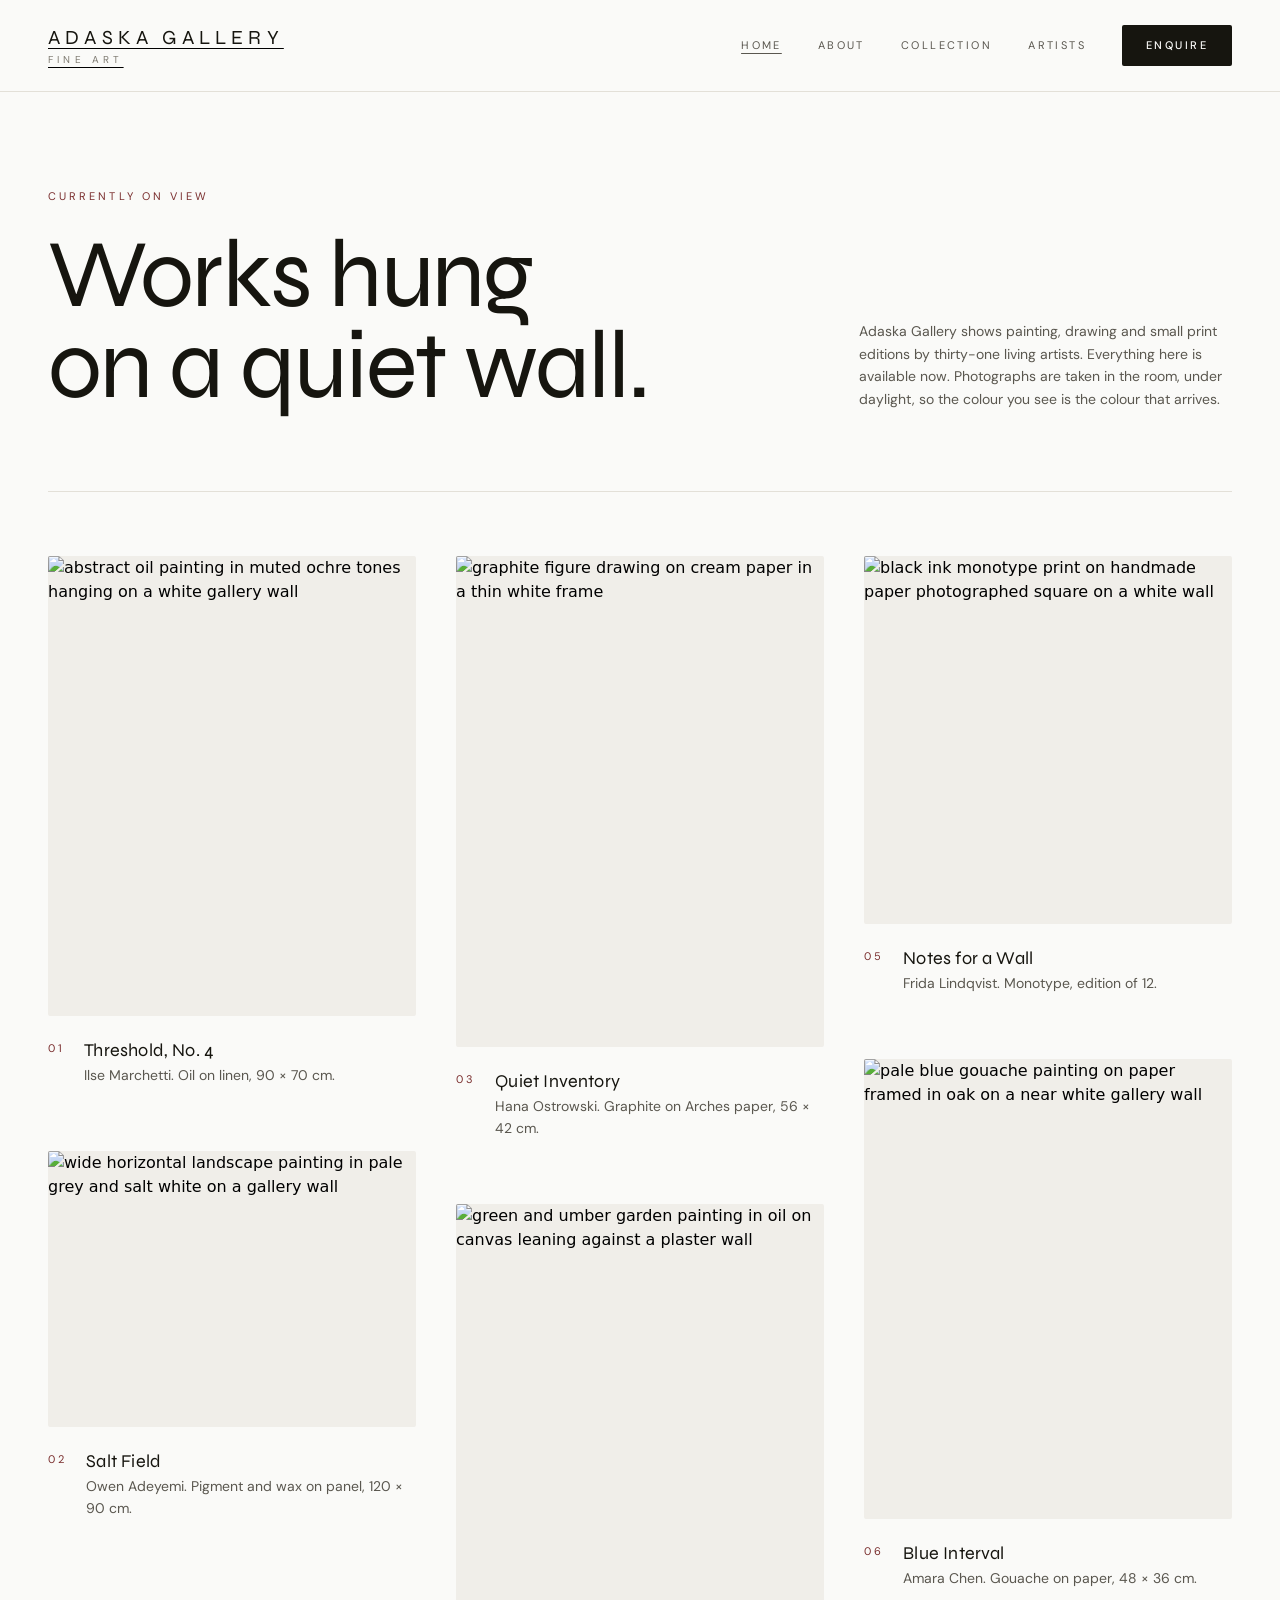
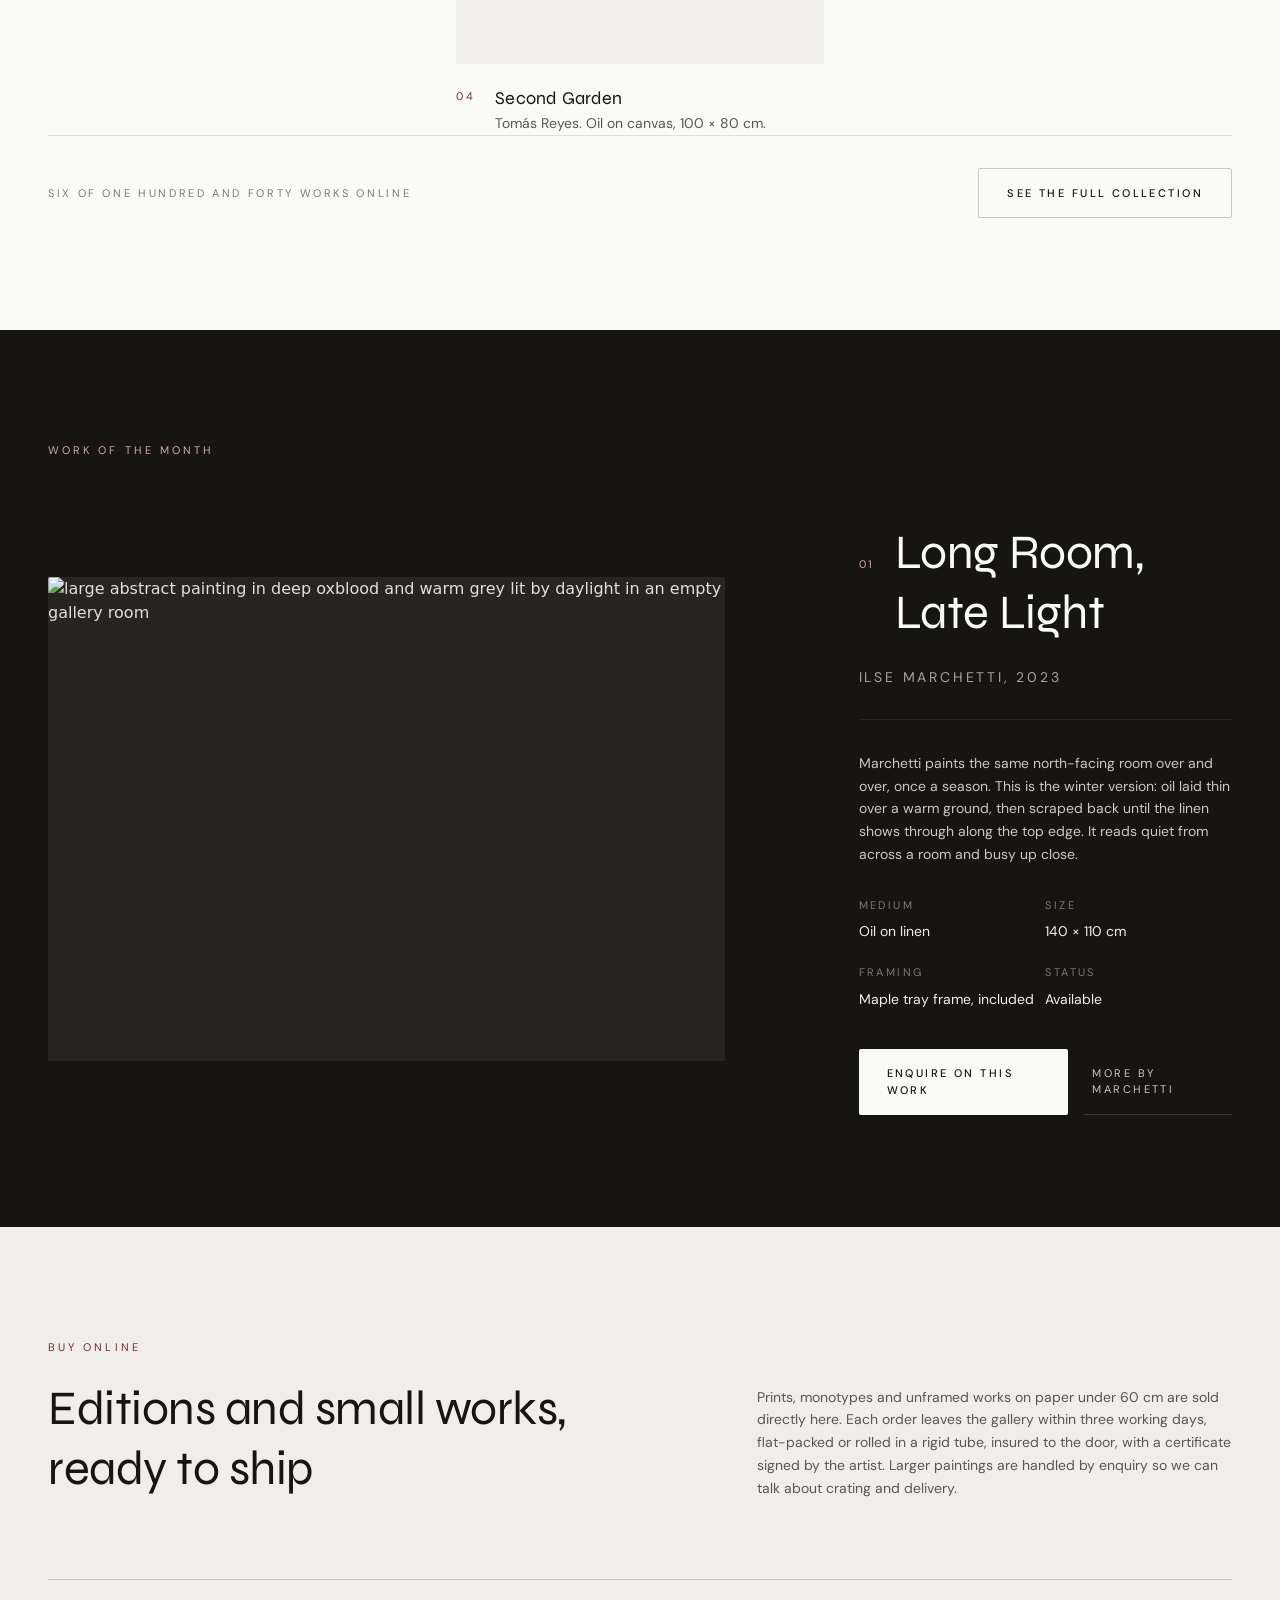
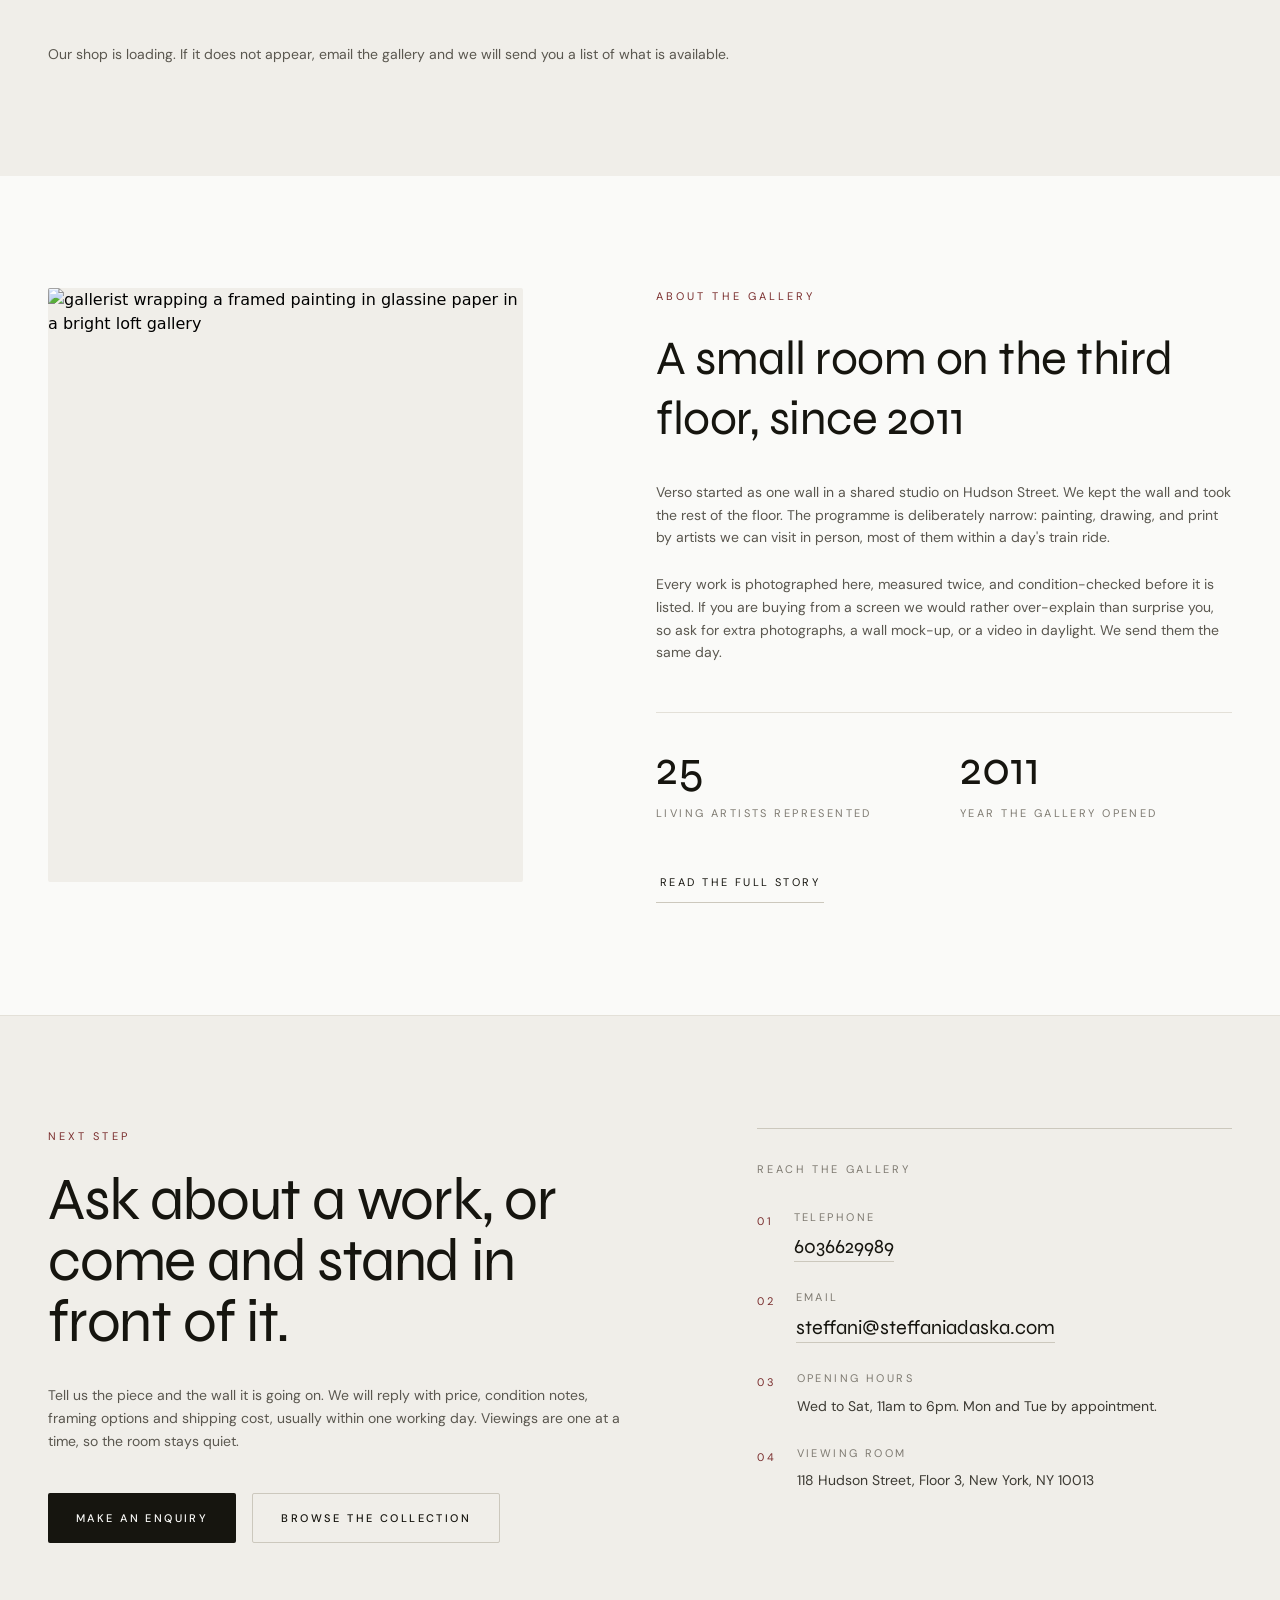
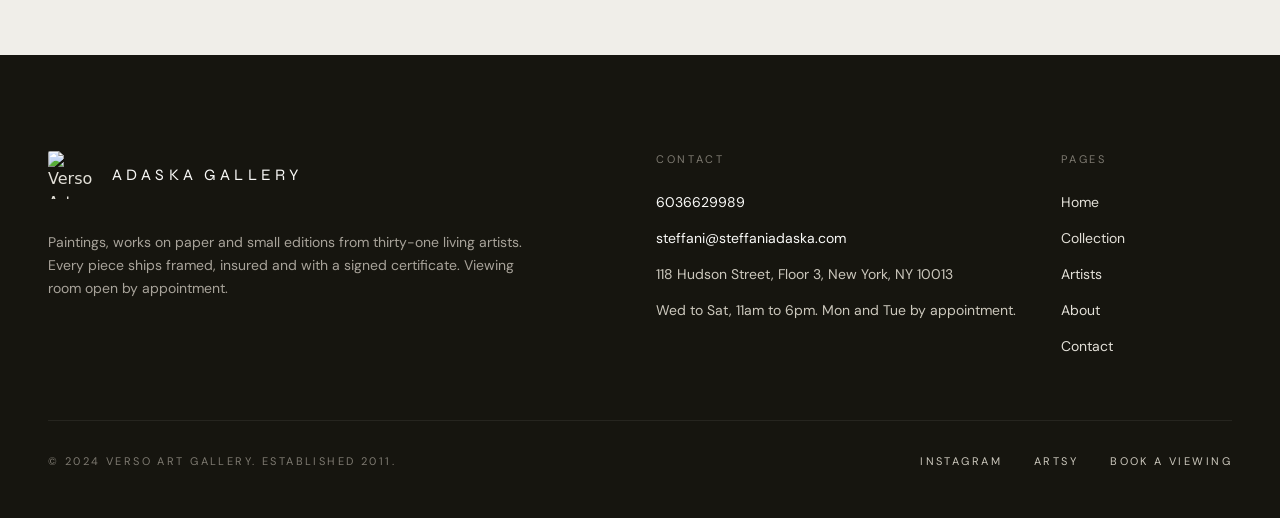
==== commit 789235ef: "Update site copy via Tibly" ====
--- a/index.html
+++ b/index.html
@@ -40,9 +40,9 @@
 
     <nav aria-label="Main" class="hidden md:flex items-center gap-9 font-body text-[11px] uppercase tracking-[0.22em] text-brand-600">
       <a aria-current="page" class="py-1 border-b border-transparent hover:border-accent-600 hover:text-ink transition-colors duration-300" href="/">Home</a>
-      <a class="py-1 border-b border-transparent hover:border-accent-600 hover:text-ink transition-colors duration-300" href="/collection">Collection</a>
+      <a class="py-1 border-b border-transparent hover:border-accent-600 hover:text-ink transition-colors duration-300" href="/about">About</a><a class="py-1 border-b border-transparent hover:border-accent-600 hover:text-ink transition-colors duration-300" href="/collection">Collection</a>
       <a class="py-1 border-b border-transparent hover:border-accent-600 hover:text-ink transition-colors duration-300" href="/artists">Artists</a>
-      <a class="py-1 border-b border-transparent hover:border-accent-600 hover:text-ink transition-colors duration-300" href="/about">About</a>
+      
       <a class="btn px-6 py-3" href="/contact">Enquire</a>
     </nav>
 
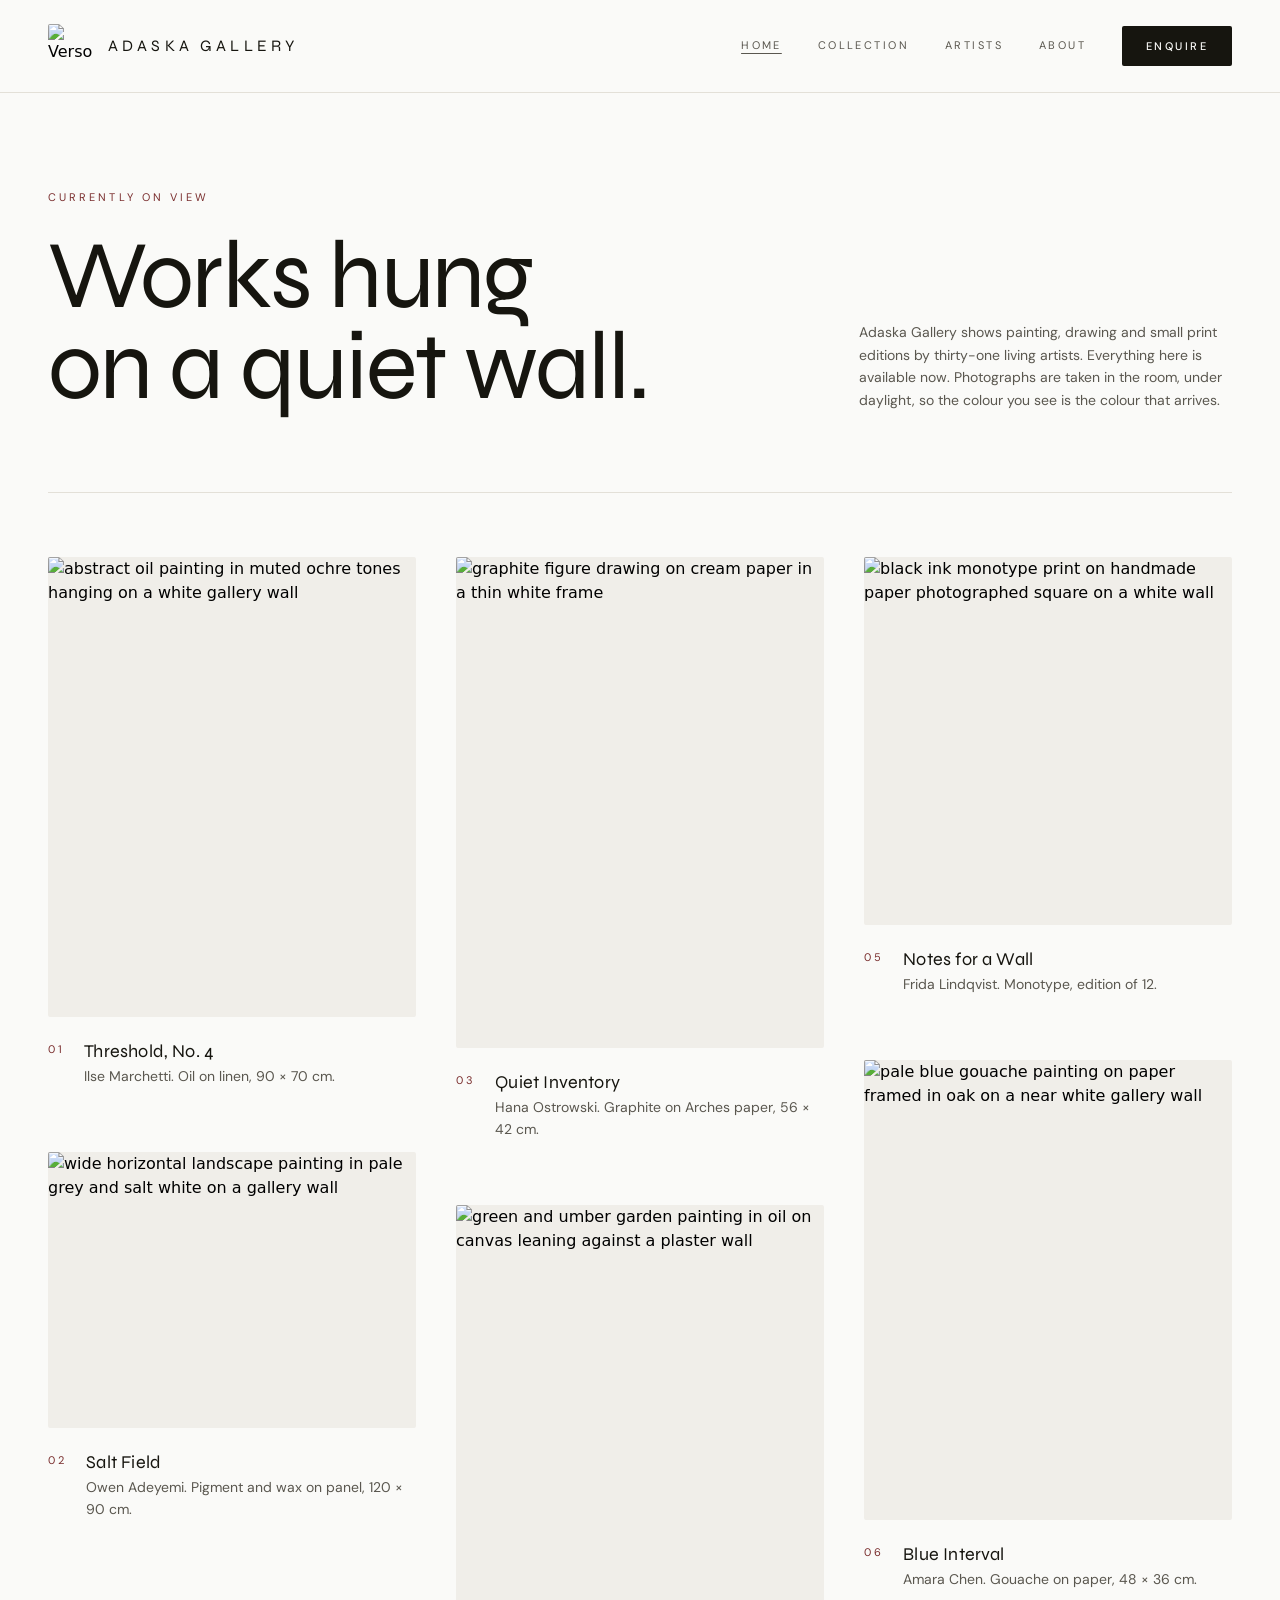
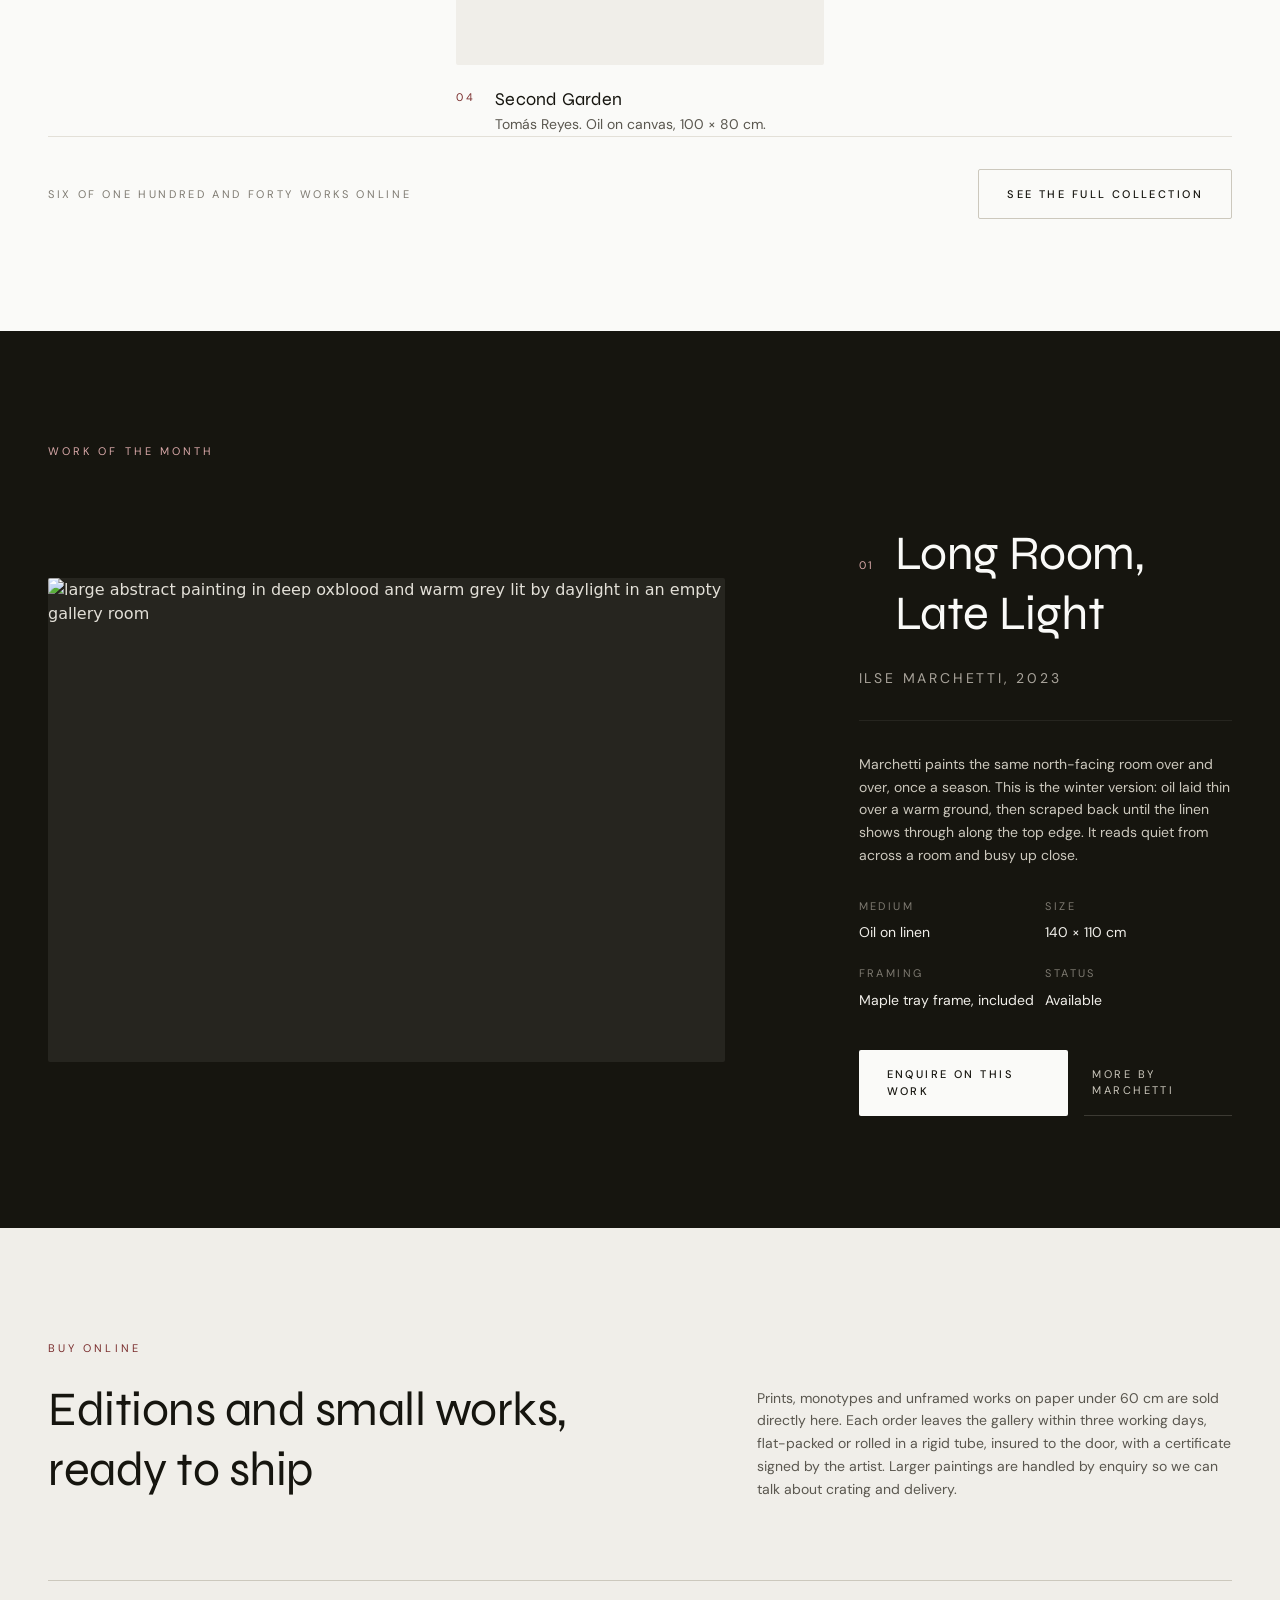
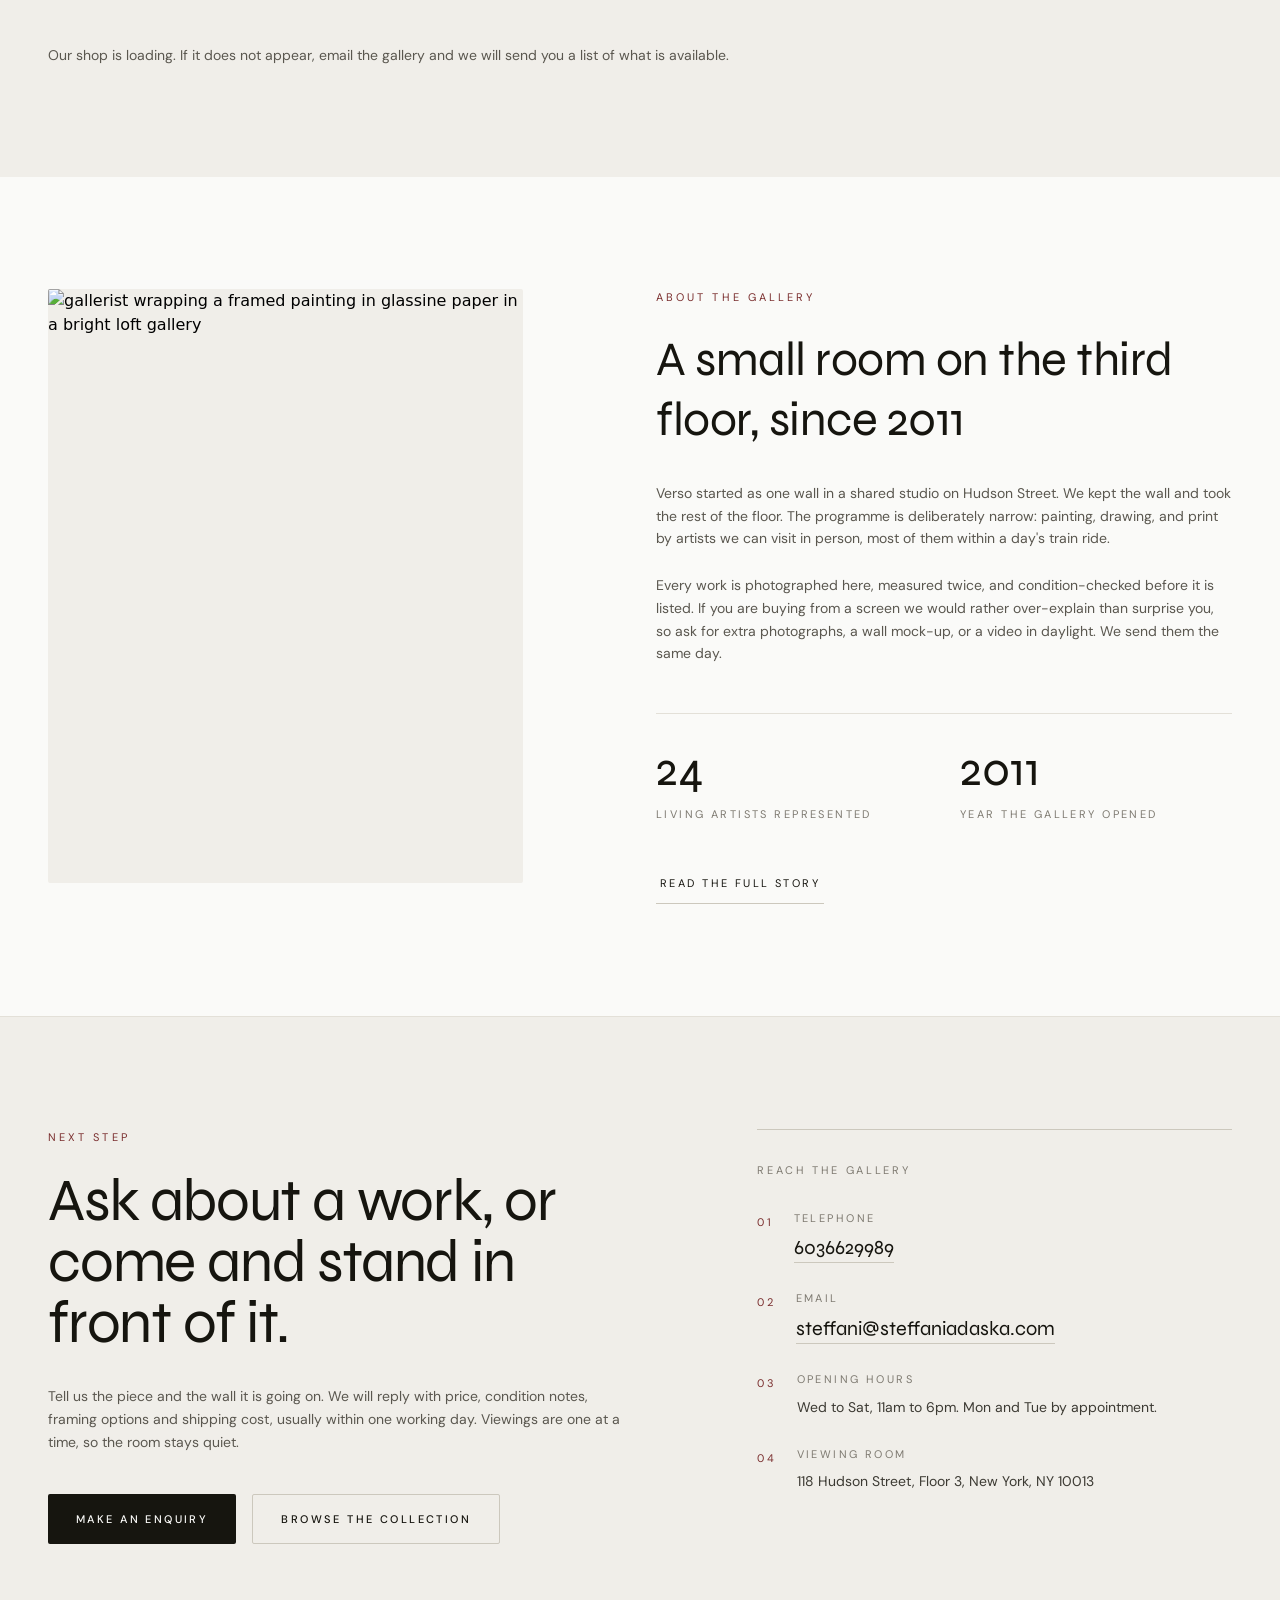
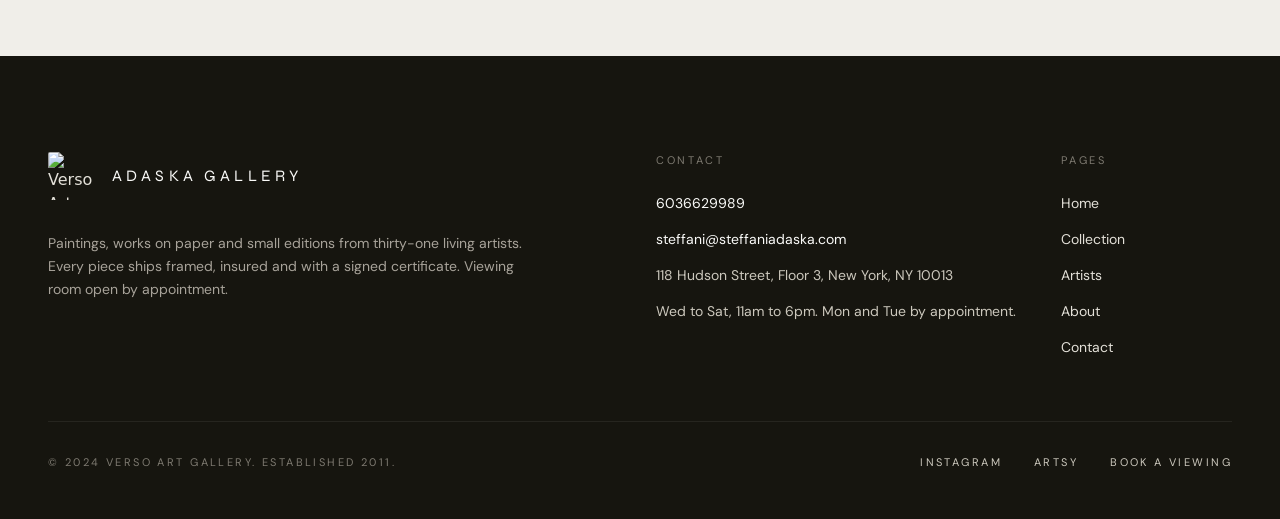
==== commit ada681ba: "Restore via the Tibly widget" ====
--- a/index.html
+++ b/index.html
@@ -23,7 +23,7 @@
 <script>document.addEventListener('input',function(e){var t=e.target;if(!t||t.type!=='range')return;var c=t.closest&&t.closest('.tibly-ba');if(c)c.style.setProperty('--ba',t.value+'%')});document.addEventListener('pointerdown',function(e){var c=e.target.closest&&e.target.closest('.tibly-ba');if(!c||e.button>0)return;e.preventDefault();var inp=c.querySelector('input[type=range]');var set=function(x){var r=c.getBoundingClientRect();if(!r.width)return;var p=Math.max(0,Math.min(100,(x-r.left)*100/r.width));c.style.setProperty('--ba',p+'%');if(inp)inp.value=Math.round(p)};set(e.clientX);var mv=function(ev){set(ev.clientX)};var up=function(){document.removeEventListener('pointermove',mv);document.removeEventListener('pointerup',up);document.removeEventListener('pointercancel',up)};document.addEventListener('pointermove',mv);document.addEventListener('pointerup',up);document.addEventListener('pointercancel',up)});document.addEventListener('click',function(e){var im=e.target.closest&&e.target.closest('[data-lightbox]');if(!im||!(im.currentSrc||im.src))return;e.preventDefault();var o=document.createElement('div');o.className='tibly-lb';var big=document.createElement('img');big.src=im.currentSrc||im.src;big.alt=im.alt||'';o.appendChild(big);o.addEventListener('click',function(){o.remove()});document.addEventListener('keydown',function esc(ev){if(ev.key==='Escape'){o.remove();document.removeEventListener('keydown',esc)}});document.body.appendChild(o)});document.addEventListener('click',function(e){var x=e.target.closest&&e.target.closest('[data-announce-close]');if(!x)return;var b=x.closest('[data-announce]');if(b){b.style.display='none';try{sessionStorage.setItem('tibly-announce','1')}catch(_){}}});addEventListener('DOMContentLoaded',function(){try{if(sessionStorage.getItem('tibly-announce')==='1'){var b=document.querySelector('[data-announce]');if(b)b.style.display='none'}}catch(_){}if('IntersectionObserver' in window&&!matchMedia('(prefers-reduced-motion:reduce)').matches){var els=document.querySelectorAll('[data-count]');if(els.length){var io=new IntersectionObserver(function(es){es.forEach(function(en){if(!en.isIntersecting)return;io.unobserve(en.target);var el=en.target,s=el.textContent||'',m=s.match(/[\d,]*\d(?:\.\d+)?/);if(!m)return;var raw=m[0],num=parseFloat(raw.replace(/,/g,''));if(!isFinite(num))return;var pre=s.slice(0,m.index),post=s.slice(m.index+raw.length),grp=raw.indexOf(',')>=0,dec=(raw.split('.')[1]||'').length,t0=performance.now();requestAnimationFrame(function tick(now){var p=Math.min((now-t0)/1400,1);p=1-Math.pow(1-p,3);var v=(num*p).toFixed(dec);if(grp)v=Number(v).toLocaleString('en-US',{minimumFractionDigits:dec});el.textContent=pre+v+post;if(p<1)requestAnimationFrame(tick)})})},{rootMargin:'0px 0px -10% 0px'});els.forEach(function(el){io.observe(el)})}}var badge=document.querySelector('[data-tibly-open]');if(badge){var src=document.querySelector('[data-tibly-field="hours"]');var txt=(src&&src.textContent||'').toLowerCase();var days=['sun','mon','tue','wed','thu','fri','sat'];var toMin=function(h,mm,ap){h=+h;mm=+(mm||0);if(ap==='pm'&&h!==12)h+=12;if(ap==='am'&&h===12)h=0;return h*60+mm};var spans=[];var re=/(sun|mon|tue|wed|thu|fri|sat|daily|every ?day)[a-z]*\s*(?:[-\u2013\u2014]\s*(sun|mon|tue|wed|thu|fri|sat)[a-z]*)?\s*:?\s*(\d{1,2})(?::(\d{2}))?\s*(am|pm)?\s*[-\u2013\u2014]\s*(\d{1,2})(?::(\d{2}))?\s*(am|pm)?/g,mm;while((mm=re.exec(txt))){var d1=mm[1].slice(0,3),d2=mm[2],ap1=mm[5]||(mm[8]==='pm'&&+mm[3]<=+mm[6]?'am':mm[8]),o=toMin(mm[3],mm[4],ap1),c=toMin(mm[6],mm[7],mm[8]);var from=d1==='dai'||d1==='eve'?0:days.indexOf(d1),to=d2?days.indexOf(d2.slice(0,3)):(d1==='dai'||d1==='eve'?6:from);if(from<0)continue;for(var d=from;;d=(d+1)%7){spans.push([d,o,c]);if(d===to)break}}if(spans.length){var now=new Date(),cur=now.getDay(),min=now.getHours()*60+now.getMinutes();var open=spans.some(function(s){return s[0]===cur&&min>=s[1]&&min<s[2]});badge.textContent=open?(badge.getAttribute('data-open-text')||'Open now'):(badge.getAttribute('data-closed-text')||'Closed now');badge.setAttribute('data-state',open?'open':'closed');badge.hidden=false}}});</script>
 <style>header a[aria-current="page"]:not(:has(img,svg)){text-decoration:underline;text-underline-offset:4px;text-decoration-thickness:1px}</style>
 <style>#nav-open~[class*="peer-checked:"][class*="fixed"]{min-height:100vh;min-height:100dvh}@media (prefers-reduced-motion:no-preference){label[for="nav-open"] span{transition:transform .3s ease,opacity .2s ease}header:has(#nav-open:checked) label[for="nav-open"]:not([aria-label="Close" i]) span:not(:has(span)):nth-of-type(1){transform:translateY(8px) rotate(45deg)}header:has(#nav-open:checked) label[for="nav-open"]:not([aria-label="Close" i]) span:not(:has(span)):nth-of-type(2){opacity:0}header:has(#nav-open:checked) label[for="nav-open"]:not([aria-label="Close" i]) span:not(:has(span)):nth-of-type(3){transform:translateY(-8px) rotate(-45deg)}#nav-open:checked~[class*="peer-checked:"]{animation:tibly-nav-in .25s ease}#nav-open:checked~[class*="peer-checked:"] label[for="nav-open"]{display:inline-block;animation:tibly-x-in .35s ease}@keyframes tibly-nav-in{from{opacity:0;transform:translateY(10px)}}@keyframes tibly-x-in{from{opacity:0;transform:rotate(-90deg) scale(.6)}}}</style>
-<link rel="stylesheet" href="/styles.css?v=4d3db3d4"/>
+<link rel="stylesheet" href="/styles.css?v=82fcded2"/>
 </head>
 <body>
 <!-- block:header -->
@@ -32,17 +32,15 @@
 
   <div class="mx-auto w-full max-w-7xl px-5 sm:px-8 lg:px-12 flex items-center justify-between gap-6 py-4 md:py-6">
     <a aria-current="page" class="flex items-center gap-3 sm:gap-4 group" href="/">
-      <span class="flex flex-col">
-        <span class="font-display text-base sm:text-lg md:text-xl font-600 uppercase tracking-[0.26em] text-ink transition-colors duration-300 group-hover:text-accent-600" data-tibly-field="business-name">Adaska Gallery</span>
-        <span class="font-body text-[9px] md:text-[10px] uppercase tracking-[0.42em] text-brand-500">Fine Art</span>
-      </span>
+      <img data-tibly-logo="" src="https://br-winter-boat-ajcnusyq.storage.c-3.us-east-2.aws.neon.tech/tibly-site-media/sites/581e0ce3-4caa-4402-85e6-5f423e33d78e/578f8a3b38a22bcd1ecb31f3c4809f57.jpg" alt="Verso Art Gallery" class="h-9 w-9 md:h-11 md:w-11 object-cover rounded-xs"/>
+      <span class="font-display text-[13px] sm:text-sm md:text-base font-600 uppercase tracking-[0.26em] text-ink transition-colors duration-300 group-hover:text-accent-600" data-tibly-field="business-name">Adaska Gallery</span>
     </a>
 
     <nav aria-label="Main" class="hidden md:flex items-center gap-9 font-body text-[11px] uppercase tracking-[0.22em] text-brand-600">
       <a aria-current="page" class="py-1 border-b border-transparent hover:border-accent-600 hover:text-ink transition-colors duration-300" href="/">Home</a>
-      <a class="py-1 border-b border-transparent hover:border-accent-600 hover:text-ink transition-colors duration-300" href="/about">About</a><a class="py-1 border-b border-transparent hover:border-accent-600 hover:text-ink transition-colors duration-300" href="/collection">Collection</a>
+      <a class="py-1 border-b border-transparent hover:border-accent-600 hover:text-ink transition-colors duration-300" href="/collection">Collection</a>
       <a class="py-1 border-b border-transparent hover:border-accent-600 hover:text-ink transition-colors duration-300" href="/artists">Artists</a>
-      
+      <a class="py-1 border-b border-transparent hover:border-accent-600 hover:text-ink transition-colors duration-300" href="/about">About</a>
       <a class="btn px-6 py-3" href="/contact">Enquire</a>
     </nav>
 
@@ -56,10 +54,8 @@
   <div class="hidden peer-checked:flex md:hidden fixed inset-0 z-50 flex-col bg-surface">
     <div class="flex items-center justify-between px-5 py-4 border-b border-brand-200">
       <span class="flex items-center gap-3">
-        <span class="flex flex-col">
-          <span class="font-display text-base uppercase tracking-[0.26em] text-ink">Adaska Gallery</span>
-          <span class="font-body text-[9px] uppercase tracking-[0.42em] text-brand-500">Fine Art</span>
-        </span>
+        <img src="https://br-winter-boat-ajcnusyq.storage.c-3.us-east-2.aws.neon.tech/tibly-site-media/sites/581e0ce3-4caa-4402-85e6-5f423e33d78e/578f8a3b38a22bcd1ecb31f3c4809f57.jpg" alt="Verso Art Gallery" class="h-9 w-9 object-cover rounded-xs"/>
+        <span class="font-display text-[13px] uppercase tracking-[0.26em] text-ink">Verso Art Gallery</span>
       </span>
       <label for="nav-open" aria-label="Close" class="cursor-pointer p-2 -mr-2 text-ink">
         <svg viewBox="0 0 24 24" class="h-7 w-7" fill="none" stroke="currentColor" stroke-width="1"><path d="M5 5l14 14M19 5L5 19"></path></svg>
--- a/styles.css
+++ b/styles.css
@@ -1,2 +1,2 @@
 /*! tailwindcss v4.3.2 | MIT License | https://tailwindcss.com */
-@layer properties{@supports (((-webkit-hyphens:none)) and (not (margin-trim:inline))) or ((-moz-orient:inline) and (not (color:rgb(from red r g b)))){*,:before,:after,::backdrop{--tw-scroll-snap-strictness:proximity;--tw-space-y-reverse:0;--tw-border-style:solid;--tw-leading:initial;--tw-font-weight:initial;--tw-tracking:initial;--tw-duration:initial;--tw-scale-x:1;--tw-scale-y:1;--tw-scale-z:1;--tw-outline-style:solid}}}@layer theme{:root,:host{--font-sans:ui-sans-serif, system-ui, sans-serif, "Apple Color Emoji", "Segoe UI Emoji", "Segoe UI Symbol", "Noto Color Emoji";--font-mono:ui-monospace, SFMono-Regular, Menlo, Monaco, Consolas, "Liberation Mono", "Courier New", monospace;--spacing:.25rem;--container-sm:24rem;--container-2xl:42rem;--container-7xl:80rem;--text-xs:.75rem;--text-xs--line-height:calc(1 / .75);--text-sm:.875rem;--text-sm--line-height:calc(1.25 / .875);--text-base:1rem;--text-base--line-height:calc(1.5 / 1);--text-lg:1.125rem;--text-lg--line-height:calc(1.75 / 1.125);--text-xl:1.25rem;--text-xl--line-height:calc(1.75 / 1.25);--text-2xl:1.5rem;--text-2xl--line-height:calc(2 / 1.5);--text-3xl:1.875rem;--text-3xl--line-height:calc(2.25 / 1.875);--text-4xl:2.25rem;--text-4xl--line-height:calc(2.5 / 2.25);--text-5xl:3rem;--text-5xl--line-height:1;--text-6xl:3.75rem;--text-6xl--line-height:1;--text-7xl:4.5rem;--text-7xl--line-height:1;--text-8xl:6rem;--text-8xl--line-height:1;--font-weight-medium:500;--tracking-tight:-.025em;--leading-tight:1.25;--leading-snug:1.375;--leading-relaxed:1.625;--radius-xs:2px;--radius-sm:4px;--radius-md:8px;--aspect-video:16 / 9;--default-transition-duration:.15s;--default-transition-timing-function:cubic-bezier(.4, 0, .2, 1);--default-font-family:var(--font-sans);--default-mono-font-family:var(--font-mono);--color-brand-50:#fafaf8;--color-brand-100:#f0eee9;--color-brand-200:#e3e0d8;--color-brand-300:#ccc8bd;--color-brand-400:#a8a39a;--color-brand-500:#7e7a71;--color-brand-600:#5a574f;--color-brand-700:#3c3a33;--color-brand-800:#26251f;--color-brand-900:#16150f;--color-surface:#fafaf8;--color-ink:#16150f;--color-accent-50:#fbf3f3;--color-accent-100:#f3e4e4;--color-accent-300:#d8a8a8;--color-accent-500:#9a4040;--color-accent-600:#7a2e2e;--color-accent-700:#5e2323;--color-accent-900:#3a1616;--font-display:"Syne", ui-sans-serif, system-ui, sans-serif;--font-body:"DM Sans", ui-sans-serif, system-ui, sans-serif;--animate-marquee:marquee 30s linear infinite;--animate-kenburns:kenburns 18s ease-in-out infinite alternate;--animate-float:float 6s ease-in-out infinite;--animate-pulse-soft:pulse-soft 4s ease-in-out infinite;--animate-spin-slow:spin-slow 24s linear infinite}}@layer base{*,:after,:before,::backdrop{box-sizing:border-box;border:0 solid;margin:0;padding:0}::file-selector-button{box-sizing:border-box;border:0 solid;margin:0;padding:0}html,:host{-webkit-text-size-adjust:100%;tab-size:4;line-height:1.5;font-family:var(--default-font-family,ui-sans-serif, system-ui, sans-serif, "Apple Color Emoji", "Segoe UI Emoji", "Segoe UI Symbol", "Noto Color Emoji");font-feature-settings:var(--default-font-feature-settings,normal);font-variation-settings:var(--default-font-variation-settings,normal);-webkit-tap-highlight-color:transparent}hr{height:0;color:inherit;border-top-width:1px}abbr:where([title]){-webkit-text-decoration:underline dotted;text-decoration:underline dotted}h1,h2,h3,h4,h5,h6{font-size:inherit;font-weight:inherit}a{color:inherit;-webkit-text-decoration:inherit;-webkit-text-decoration:inherit;-webkit-text-decoration:inherit;text-decoration:inherit}b,strong{font-weight:bolder}code,kbd,samp,pre{font-family:var(--default-mono-font-family,ui-monospace, SFMono-Regular, Menlo, Monaco, Consolas, "Liberation Mono", "Courier New", monospace);font-feature-settings:var(--default-mono-font-feature-settings,normal);font-variation-settings:var(--default-mono-font-variation-settings,normal);font-size:1em}small{font-size:80%}sub,sup{vertical-align:baseline;font-size:75%;line-height:0;position:relative}sub{bottom:-.25em}sup{top:-.5em}table{text-indent:0;border-color:inherit;border-collapse:collapse}:-moz-focusring{outline:auto}progress{vertical-align:baseline}summary{display:list-item}ol,ul,menu{list-style:none}img,svg,video,canvas,audio,iframe,embed,object{vertical-align:middle;display:block}img,video{max-width:100%;height:auto}button,input,select,optgroup,textarea{font:inherit;font-feature-settings:inherit;font-variation-settings:inherit;letter-spacing:inherit;color:inherit;opacity:1;background-color:#0000;border-radius:0}::file-selector-button{font:inherit;font-feature-settings:inherit;font-variation-settings:inherit;letter-spacing:inherit;color:inherit;opacity:1;background-color:#0000;border-radius:0}:where(select:is([multiple],[size])) optgroup{font-weight:bolder}:where(select:is([multiple],[size])) optgroup option{padding-inline-start:20px}::file-selector-button{margin-inline-end:4px}::placeholder{opacity:1}@supports (not ((-webkit-appearance:-apple-pay-button))) or (contain-intrinsic-size:1px){::placeholder{color:currentColor}@supports (color:color-mix(in lab, red, red)){::placeholder{color:color-mix(in oklab, currentcolor 50%, transparent)}}}textarea{resize:vertical}::-webkit-search-decoration{-webkit-appearance:none}::-webkit-date-and-time-value{min-height:1lh;text-align:inherit}::-webkit-datetime-edit{display:inline-flex}::-webkit-datetime-edit-fields-wrapper{padding:0}::-webkit-datetime-edit{padding-block:0}::-webkit-datetime-edit-year-field{padding-block:0}::-webkit-datetime-edit-month-field{padding-block:0}::-webkit-datetime-edit-day-field{padding-block:0}::-webkit-datetime-edit-hour-field{padding-block:0}::-webkit-datetime-edit-minute-field{padding-block:0}::-webkit-datetime-edit-second-field{padding-block:0}::-webkit-datetime-edit-millisecond-field{padding-block:0}::-webkit-datetime-edit-meridiem-field{padding-block:0}::-webkit-calendar-picker-indicator{line-height:1}:-moz-ui-invalid{box-shadow:none}button,input:where([type=button],[type=reset],[type=submit]){appearance:button}::file-selector-button{appearance:button}::-webkit-inner-spin-button{height:auto}::-webkit-outer-spin-button{height:auto}[hidden]:where(:not([hidden=until-found])){display:none!important}}@layer components{.btn{justify-content:center;align-items:center;gap:calc(var(--spacing) * 2);border-radius:var(--radius-xs);background-color:var(--color-ink);padding-inline:calc(var(--spacing) * 7);padding-block:calc(var(--spacing) * 4);font-family:var(--font-body);--tw-font-weight:var(--font-weight-medium);font-size:11px;font-weight:var(--font-weight-medium);--tw-tracking:.22em;letter-spacing:.22em;color:var(--color-brand-50);text-transform:uppercase;transition-property:color,background-color,border-color,outline-color,text-decoration-color,fill,stroke,--tw-gradient-from,--tw-gradient-via,--tw-gradient-to;transition-timing-function:var(--tw-ease,var(--default-transition-timing-function));transition-duration:var(--tw-duration,var(--default-transition-duration));--tw-duration:.3s;transition-duration:.3s;display:inline-flex}@media (hover:hover){.btn:hover{background-color:var(--color-accent-600)}}.btn:focus-visible{outline-style:var(--tw-outline-style);outline-offset:2px;outline-width:2px;outline-color:var(--color-accent-600)}.btn-secondary{justify-content:center;align-items:center;gap:calc(var(--spacing) * 2);border-radius:var(--radius-xs);border-style:var(--tw-border-style);border-width:1px;border-color:var(--color-brand-300);padding-inline:calc(var(--spacing) * 7);padding-block:calc(var(--spacing) * 4);font-family:var(--font-body);--tw-font-weight:var(--font-weight-medium);font-size:11px;font-weight:var(--font-weight-medium);--tw-tracking:.22em;letter-spacing:.22em;color:var(--color-ink);text-transform:uppercase;transition-property:color,background-color,border-color,outline-color,text-decoration-color,fill,stroke,--tw-gradient-from,--tw-gradient-via,--tw-gradient-to;transition-timing-function:var(--tw-ease,var(--default-transition-timing-function));transition-duration:var(--tw-duration,var(--default-transition-duration));--tw-duration:.3s;background-color:#0000;transition-duration:.3s;display:inline-flex}@media (hover:hover){.btn-secondary:hover{border-color:var(--color-ink);background-color:var(--color-brand-100)}}.btn-secondary:focus-visible{outline-style:var(--tw-outline-style);outline-offset:2px;outline-width:2px;outline-color:var(--color-accent-600)}.card{border-radius:var(--radius-xs);border-style:var(--tw-border-style);border-width:1px;border-color:var(--color-brand-200);background-color:var(--color-surface);padding:calc(var(--spacing) * 6);transition-property:color,background-color,border-color,outline-color,text-decoration-color,fill,stroke,--tw-gradient-from,--tw-gradient-via,--tw-gradient-to;transition-timing-function:var(--tw-ease,var(--default-transition-timing-function));transition-duration:var(--tw-duration,var(--default-transition-duration));--tw-duration:.3s;transition-duration:.3s}@media (hover:hover){.card:hover{border-color:var(--color-brand-400)}}}@layer utilities{.sr-only{clip-path:inset(50%);white-space:nowrap;border-width:0;width:1px;height:1px;margin:-1px;padding:0;position:absolute;overflow:hidden}.fixed{position:fixed}.sticky{position:sticky}.inset-0{inset:0}.inset-x-0{inset-inline:0}.top-0{top:0}.bottom-0{bottom:0}.z-40{z-index:40}.z-50{z-index:50}.col-span-2{grid-column:span 2/span 2}.mx-auto{margin-inline:auto}.mt-2{margin-top:calc(var(--spacing) * 2)}.mt-3{margin-top:calc(var(--spacing) * 3)}.mt-4{margin-top:calc(var(--spacing) * 4)}.mt-5{margin-top:calc(var(--spacing) * 5)}.mt-6{margin-top:calc(var(--spacing) * 6)}.mt-7{margin-top:calc(var(--spacing) * 7)}.mt-8{margin-top:calc(var(--spacing) * 8)}.mt-10{margin-top:calc(var(--spacing) * 10)}.mt-12{margin-top:calc(var(--spacing) * 12)}.mt-14{margin-top:calc(var(--spacing) * 14)}.mt-16{margin-top:calc(var(--spacing) * 16)}.mt-20{margin-top:calc(var(--spacing) * 20)}.-mr-2{margin-right:calc(var(--spacing) * -2)}.mb-4{margin-bottom:calc(var(--spacing) * 4)}.mb-10{margin-bottom:calc(var(--spacing) * 10)}.ml-2{margin-left:calc(var(--spacing) * 2)}.block{display:block}.flex{display:flex}.grid{display:grid}.hidden{display:none}.inline-block{display:inline-block}.inline-flex{display:inline-flex}.table{display:table}.aspect-\[3\/4\]{aspect-ratio:3/4}.aspect-\[4\/3\]{aspect-ratio:4/3}.aspect-\[4\/5\]{aspect-ratio:4/5}.aspect-\[7\/5\]{aspect-ratio:7/5}.aspect-square{aspect-ratio:1}.aspect-video{aspect-ratio:var(--aspect-video)}.h-7{height:calc(var(--spacing) * 7)}.h-12{height:calc(var(--spacing) * 12)}.h-auto{height:auto}.h-full{height:100%}.h-px{height:1px}.w-7{width:calc(var(--spacing) * 7)}.w-12{width:calc(var(--spacing) * 12)}.w-16{width:calc(var(--spacing) * 16)}.w-\[86\%\]{width:86%}.w-full{width:100%}.w-max{width:max-content}.max-w-2xl{max-width:var(--container-2xl)}.max-w-7xl{max-width:var(--container-7xl)}.max-w-prose{max-width:65ch}.max-w-sm{max-width:var(--container-sm)}.min-w-0{min-width:0}.flex-1{flex:1}.shrink-0{flex-shrink:0}.animate-kenburns{animation:var(--animate-kenburns)}.animate-marquee{animation:var(--animate-marquee)}.cursor-pointer{cursor:pointer}.snap-x{scroll-snap-type:x var(--tw-scroll-snap-strictness)}.snap-mandatory{--tw-scroll-snap-strictness:mandatory}.snap-start{scroll-snap-align:start}.columns-1{columns:1}.columns-2{columns:2}.break-inside-avoid{break-inside:avoid}.grid-cols-1{grid-template-columns:repeat(1,minmax(0,1fr))}.grid-cols-2{grid-template-columns:repeat(2,minmax(0,1fr))}.flex-col{flex-direction:column}.flex-wrap{flex-wrap:wrap}.items-baseline{align-items:baseline}.items-center{align-items:center}.items-end{align-items:flex-end}.items-start{align-items:flex-start}.justify-between{justify-content:space-between}.justify-center{justify-content:center}.gap-1{gap:var(--spacing)}.gap-3{gap:calc(var(--spacing) * 3)}.gap-4{gap:calc(var(--spacing) * 4)}.gap-5{gap:calc(var(--spacing) * 5)}.gap-6{gap:calc(var(--spacing) * 6)}.gap-7{gap:calc(var(--spacing) * 7)}.gap-8{gap:calc(var(--spacing) * 8)}.gap-9{gap:calc(var(--spacing) * 9)}.gap-10{gap:calc(var(--spacing) * 10)}.gap-12{gap:calc(var(--spacing) * 12)}.gap-14{gap:calc(var(--spacing) * 14)}:where(.space-y-3>:not(:last-child)){--tw-space-y-reverse:0;margin-block-start:calc(calc(var(--spacing) * 3) * var(--tw-space-y-reverse));margin-block-end:calc(calc(var(--spacing) * 3) * calc(1 - var(--tw-space-y-reverse)))}:where(.space-y-4>:not(:last-child)){--tw-space-y-reverse:0;margin-block-start:calc(calc(var(--spacing) * 4) * var(--tw-space-y-reverse));margin-block-end:calc(calc(var(--spacing) * 4) * calc(1 - var(--tw-space-y-reverse)))}:where(.space-y-6>:not(:last-child)){--tw-space-y-reverse:0;margin-block-start:calc(calc(var(--spacing) * 6) * var(--tw-space-y-reverse));margin-block-end:calc(calc(var(--spacing) * 6) * calc(1 - var(--tw-space-y-reverse)))}:where(.space-y-7>:not(:last-child)){--tw-space-y-reverse:0;margin-block-start:calc(calc(var(--spacing) * 7) * var(--tw-space-y-reverse));margin-block-end:calc(calc(var(--spacing) * 7) * calc(1 - var(--tw-space-y-reverse)))}.gap-x-8{column-gap:calc(var(--spacing) * 8)}.gap-y-3{row-gap:calc(var(--spacing) * 3)}.gap-y-6{row-gap:calc(var(--spacing) * 6)}.gap-y-8{row-gap:calc(var(--spacing) * 8)}.gap-y-10{row-gap:calc(var(--spacing) * 10)}.self-start{align-self:flex-start}.overflow-hidden{overflow:hidden}.overflow-x-auto{overflow-x:auto}.overflow-y-auto{overflow-y:auto}.rounded-none{border-radius:0}.rounded-xs{border-radius:var(--radius-xs)}.border{border-style:var(--tw-border-style);border-width:1px}.border-0{border-style:var(--tw-border-style);border-width:0}.border-y{border-block-style:var(--tw-border-style);border-block-width:1px}.border-t{border-top-style:var(--tw-border-style);border-top-width:1px}.border-b{border-bottom-style:var(--tw-border-style);border-bottom-width:1px}.border-accent-300{border-color:var(--color-accent-300)}.border-brand-200{border-color:var(--color-brand-200)}.border-brand-300{border-color:var(--color-brand-300)}.border-brand-700{border-color:var(--color-brand-700)}.border-brand-800{border-color:var(--color-brand-800)}.border-transparent{border-color:#0000}.bg-brand-50{background-color:var(--color-brand-50)}.bg-brand-100{background-color:var(--color-brand-100)}.bg-brand-200{background-color:var(--color-brand-200)}.bg-brand-300{background-color:var(--color-brand-300)}.bg-brand-800{background-color:var(--color-brand-800)}.bg-brand-900{background-color:var(--color-brand-900)}.bg-ink{background-color:var(--color-ink)}.bg-surface{background-color:var(--color-surface)}.bg-transparent{background-color:#0000}.object-cover{object-fit:cover}.p-2{padding:calc(var(--spacing) * 2)}.p-5{padding:calc(var(--spacing) * 5)}.p-6{padding:calc(var(--spacing) * 6)}.px-1{padding-inline:var(--spacing)}.px-2{padding-inline:calc(var(--spacing) * 2)}.px-4{padding-inline:calc(var(--spacing) * 4)}.px-5{padding-inline:calc(var(--spacing) * 5)}.px-6{padding-inline:calc(var(--spacing) * 6)}.py-1{padding-block:var(--spacing)}.py-3{padding-block:calc(var(--spacing) * 3)}.py-4{padding-block:calc(var(--spacing) * 4)}.py-5{padding-block:calc(var(--spacing) * 5)}.py-6{padding-block:calc(var(--spacing) * 6)}.py-8{padding-block:calc(var(--spacing) * 8)}.py-10{padding-block:calc(var(--spacing) * 10)}.py-12{padding-block:calc(var(--spacing) * 12)}.py-14{padding-block:calc(var(--spacing) * 14)}.py-16{padding-block:calc(var(--spacing) * 16)}.py-20{padding-block:calc(var(--spacing) * 20)}.pt-1{padding-top:var(--spacing)}.pt-4{padding-top:calc(var(--spacing) * 4)}.pt-6{padding-top:calc(var(--spacing) * 6)}.pt-8{padding-top:calc(var(--spacing) * 8)}.pt-10{padding-top:calc(var(--spacing) * 10)}.pt-12{padding-top:calc(var(--spacing) * 12)}.pt-14{padding-top:calc(var(--spacing) * 14)}.pt-16{padding-top:calc(var(--spacing) * 16)}.pb-1{padding-bottom:var(--spacing)}.pb-4{padding-bottom:calc(var(--spacing) * 4)}.pb-6{padding-bottom:calc(var(--spacing) * 6)}.pb-8{padding-bottom:calc(var(--spacing) * 8)}.pb-10{padding-bottom:calc(var(--spacing) * 10)}.pb-14{padding-bottom:calc(var(--spacing) * 14)}.pb-16{padding-bottom:calc(var(--spacing) * 16)}.pb-20{padding-bottom:calc(var(--spacing) * 20)}.pb-24{padding-bottom:calc(var(--spacing) * 24)}.pb-28{padding-bottom:calc(var(--spacing) * 28)}.text-center{text-align:center}.align-middle{vertical-align:middle}.font-body{font-family:var(--font-body)}.font-display{font-family:var(--font-display)}.text-2xl{font-size:var(--text-2xl);line-height:var(--tw-leading,var(--text-2xl--line-height))}.text-3xl{font-size:var(--text-3xl);line-height:var(--tw-leading,var(--text-3xl--line-height))}.text-4xl{font-size:var(--text-4xl);line-height:var(--tw-leading,var(--text-4xl--line-height))}.text-base{font-size:var(--text-base);line-height:var(--tw-leading,var(--text-base--line-height))}.text-lg{font-size:var(--text-lg);line-height:var(--tw-leading,var(--text-lg--line-height))}.text-sm{font-size:var(--text-sm);line-height:var(--tw-leading,var(--text-sm--line-height))}.text-xl{font-size:var(--text-xl);line-height:var(--tw-leading,var(--text-xl--line-height))}.text-xs{font-size:var(--text-xs);line-height:var(--tw-leading,var(--text-xs--line-height))}.text-\[9px\]{font-size:9px}.text-\[10px\]{font-size:10px}.text-\[11px\]{font-size:11px}.text-\[12px\]{font-size:12px}.text-\[15px\]{font-size:15px}.leading-\[0\.95\]{--tw-leading:.95;line-height:.95}.leading-\[1\.02\]{--tw-leading:1.02;line-height:1.02}.leading-\[1\.05\]{--tw-leading:1.05;line-height:1.05}.leading-relaxed{--tw-leading:var(--leading-relaxed);line-height:var(--leading-relaxed)}.leading-snug{--tw-leading:var(--leading-snug);line-height:var(--leading-snug)}.leading-tight{--tw-leading:var(--leading-tight);line-height:var(--leading-tight)}.font-medium{--tw-font-weight:var(--font-weight-medium);font-weight:var(--font-weight-medium)}.tracking-\[-0\.01em\]{--tw-tracking:-.01em;letter-spacing:-.01em}.tracking-\[-0\.02em\]{--tw-tracking:-.02em;letter-spacing:-.02em}.tracking-\[0\.01em\]{--tw-tracking:.01em;letter-spacing:.01em}.tracking-\[0\.2em\]{--tw-tracking:.2em;letter-spacing:.2em}.tracking-\[0\.22em\]{--tw-tracking:.22em;letter-spacing:.22em}.tracking-\[0\.24em\]{--tw-tracking:.24em;letter-spacing:.24em}.tracking-\[0\.26em\]{--tw-tracking:.26em;letter-spacing:.26em}.tracking-\[0\.28em\]{--tw-tracking:.28em;letter-spacing:.28em}.tracking-\[0\.42em\]{--tw-tracking:.42em;letter-spacing:.42em}.tracking-tight{--tw-tracking:var(--tracking-tight);letter-spacing:var(--tracking-tight)}.break-words{overflow-wrap:break-word}.text-accent-300{color:var(--color-accent-300)}.text-accent-600{color:var(--color-accent-600)}.text-brand-50{color:var(--color-brand-50)}.text-brand-100{color:var(--color-brand-100)}.text-brand-200{color:var(--color-brand-200)}.text-brand-300{color:var(--color-brand-300)}.text-brand-400{color:var(--color-brand-400)}.text-brand-500{color:var(--color-brand-500)}.text-brand-600{color:var(--color-brand-600)}.text-brand-700{color:var(--color-brand-700)}.text-ink{color:var(--color-ink)}.uppercase{text-transform:uppercase}.transition-colors{transition-property:color,background-color,border-color,outline-color,text-decoration-color,fill,stroke,--tw-gradient-from,--tw-gradient-via,--tw-gradient-to;transition-timing-function:var(--tw-ease,var(--default-transition-timing-function));transition-duration:var(--tw-duration,var(--default-transition-duration))}.transition-transform{transition-property:transform,translate,scale,rotate;transition-timing-function:var(--tw-ease,var(--default-transition-timing-function));transition-duration:var(--tw-duration,var(--default-transition-duration))}.duration-300{--tw-duration:.3s;transition-duration:.3s}.duration-500{--tw-duration:.5s;transition-duration:.5s}@media (hover:hover){.group-hover\:scale-105:is(:where(.group):hover *){--tw-scale-x:105%;--tw-scale-y:105%;--tw-scale-z:105%;scale:var(--tw-scale-x) var(--tw-scale-y)}.group-hover\:text-accent-300:is(:where(.group):hover *){color:var(--color-accent-300)}.group-hover\:text-accent-600:is(:where(.group):hover *){color:var(--color-accent-600)}}.peer-checked\:flex:is(:where(.peer):checked~*){display:flex}.placeholder\:text-brand-400::placeholder{color:var(--color-brand-400)}@media (hover:hover){.hover\:border-accent-300:hover{border-color:var(--color-accent-300)}.hover\:border-accent-600:hover{border-color:var(--color-accent-600)}.hover\:border-brand-400:hover{border-color:var(--color-brand-400)}.hover\:bg-accent-600:hover{background-color:var(--color-accent-600)}.hover\:text-accent-300:hover{color:var(--color-accent-300)}.hover\:text-accent-600:hover{color:var(--color-accent-600)}.hover\:text-brand-50:hover{color:var(--color-brand-50)}.hover\:text-ink:hover{color:var(--color-ink)}}.focus\:border-accent-600:focus{border-color:var(--color-accent-600)}.focus\:border-ink:focus{border-color:var(--color-ink)}.focus\:outline-2:focus{outline-style:var(--tw-outline-style);outline-width:2px}.focus\:outline-offset-2:focus{outline-offset:2px}.focus\:outline-accent-600:focus{outline-color:var(--color-accent-600)}.focus\:outline-none:focus{--tw-outline-style:none;outline-style:none}.active\:bg-accent-600:active{background-color:var(--color-accent-600)}.data-\[state\=closed\]\:text-brand-500[data-state=closed]{color:var(--color-brand-500)}.data-\[state\=open\]\:border-accent-300[data-state=open]{border-color:var(--color-accent-300)}.data-\[state\=open\]\:border-accent-600[data-state=open]{border-color:var(--color-accent-600)}.data-\[state\=open\]\:text-accent-600[data-state=open]{color:var(--color-accent-600)}@media (min-width:40rem){.sm\:col-span-1{grid-column:span 1/span 1}.sm\:col-span-2{grid-column:span 2/span 2}.sm\:block{display:block}.sm\:w-28{width:calc(var(--spacing) * 28)}.sm\:w-\[46\%\]{width:46%}.sm\:w-auto{width:auto}.sm\:shrink-0{flex-shrink:0}.sm\:columns-2{columns:2}.sm\:grid-cols-2{grid-template-columns:repeat(2,minmax(0,1fr))}.sm\:grid-cols-3{grid-template-columns:repeat(3,minmax(0,1fr))}.sm\:flex-row{flex-direction:row}.sm\:items-baseline{align-items:baseline}.sm\:items-center{align-items:center}.sm\:justify-between{justify-content:space-between}.sm\:gap-4{gap:calc(var(--spacing) * 4)}.sm\:gap-6{gap:calc(var(--spacing) * 6)}.sm\:gap-8{gap:calc(var(--spacing) * 8)}.sm\:gap-16{gap:calc(var(--spacing) * 16)}.sm\:self-auto{align-self:auto}.sm\:p-8{padding:calc(var(--spacing) * 8)}.sm\:px-8{padding-inline:calc(var(--spacing) * 8)}.sm\:text-3xl{font-size:var(--text-3xl);line-height:var(--tw-leading,var(--text-3xl--line-height))}.sm\:text-4xl{font-size:var(--text-4xl);line-height:var(--tw-leading,var(--text-4xl--line-height))}.sm\:text-5xl{font-size:var(--text-5xl);line-height:var(--tw-leading,var(--text-5xl--line-height))}.sm\:text-6xl{font-size:var(--text-6xl);line-height:var(--tw-leading,var(--text-6xl--line-height))}.sm\:text-base{font-size:var(--text-base);line-height:var(--tw-leading,var(--text-base--line-height))}.sm\:text-lg{font-size:var(--text-lg);line-height:var(--tw-leading,var(--text-lg--line-height))}}@media (min-width:48rem){.md\:order-1{order:1}.md\:order-2{order:2}.md\:col-span-1{grid-column:span 1/span 1}.md\:col-span-2{grid-column:span 2/span 2}.md\:col-span-3{grid-column:span 3/span 3}.md\:col-span-4{grid-column:span 4/span 4}.md\:col-span-5{grid-column:span 5/span 5}.md\:col-span-6{grid-column:span 6/span 6}.md\:col-span-7{grid-column:span 7/span 7}.md\:col-span-8{grid-column:span 8/span 8}.md\:col-span-9{grid-column:span 9/span 9}.md\:col-start-5{grid-column-start:5}.md\:col-start-6{grid-column-start:6}.md\:col-start-7{grid-column-start:7}.md\:col-start-8{grid-column-start:8}.md\:col-start-9{grid-column-start:9}.md\:mt-16{margin-top:calc(var(--spacing) * 16)}.md\:mt-20{margin-top:calc(var(--spacing) * 20)}.md\:mt-24{margin-top:calc(var(--spacing) * 24)}.md\:mt-28{margin-top:calc(var(--spacing) * 28)}.md\:mb-6{margin-bottom:calc(var(--spacing) * 6)}.md\:mb-16{margin-bottom:calc(var(--spacing) * 16)}.md\:block{display:block}.md\:flex{display:flex}.md\:hidden{display:none}.md\:aspect-\[4\/3\]{aspect-ratio:4/3}.md\:columns-3{columns:3}.md\:grid-cols-12{grid-template-columns:repeat(12,minmax(0,1fr))}.md\:flex-row{flex-direction:row}.md\:items-end{align-items:flex-end}.md\:justify-between{justify-content:space-between}.md\:gap-6{gap:calc(var(--spacing) * 6)}.md\:gap-8{gap:calc(var(--spacing) * 8)}.md\:gap-10{gap:calc(var(--spacing) * 10)}.md\:gap-12{gap:calc(var(--spacing) * 12)}.md\:gap-16{gap:calc(var(--spacing) * 16)}.md\:p-10{padding:calc(var(--spacing) * 10)}.md\:py-6{padding-block:calc(var(--spacing) * 6)}.md\:py-10{padding-block:calc(var(--spacing) * 10)}.md\:py-14{padding-block:calc(var(--spacing) * 14)}.md\:py-16{padding-block:calc(var(--spacing) * 16)}.md\:py-24{padding-block:calc(var(--spacing) * 24)}.md\:py-28{padding-block:calc(var(--spacing) * 28)}.md\:py-32{padding-block:calc(var(--spacing) * 32)}.md\:pt-2{padding-top:calc(var(--spacing) * 2)}.md\:pt-3{padding-top:calc(var(--spacing) * 3)}.md\:pt-4{padding-top:calc(var(--spacing) * 4)}.md\:pt-16{padding-top:calc(var(--spacing) * 16)}.md\:pt-20{padding-top:calc(var(--spacing) * 20)}.md\:pt-24{padding-top:calc(var(--spacing) * 24)}.md\:pt-28{padding-top:calc(var(--spacing) * 28)}.md\:pb-12{padding-bottom:calc(var(--spacing) * 12)}.md\:pb-20{padding-bottom:calc(var(--spacing) * 20)}.md\:pb-28{padding-bottom:calc(var(--spacing) * 28)}.md\:pb-32{padding-bottom:calc(var(--spacing) * 32)}.md\:text-3xl{font-size:var(--text-3xl);line-height:var(--tw-leading,var(--text-3xl--line-height))}.md\:text-5xl{font-size:var(--text-5xl);line-height:var(--tw-leading,var(--text-5xl--line-height))}.md\:text-6xl{font-size:var(--text-6xl);line-height:var(--tw-leading,var(--text-6xl--line-height))}.md\:text-7xl{font-size:var(--text-7xl);line-height:var(--tw-leading,var(--text-7xl--line-height))}.md\:text-base{font-size:var(--text-base);line-height:var(--tw-leading,var(--text-base--line-height))}.md\:text-lg{font-size:var(--text-lg);line-height:var(--tw-leading,var(--text-lg--line-height))}.md\:text-xl{font-size:var(--text-xl);line-height:var(--tw-leading,var(--text-xl--line-height))}.md\:text-\[10px\]{font-size:10px}}@media (min-width:64rem){.lg\:w-\[31\%\]{width:31%}.lg\:gap-16{gap:calc(var(--spacing) * 16)}.lg\:gap-20{gap:calc(var(--spacing) * 20)}.lg\:p-12{padding:calc(var(--spacing) * 12)}.lg\:px-12{padding-inline:calc(var(--spacing) * 12)}.lg\:py-28{padding-block:calc(var(--spacing) * 28)}.lg\:py-32{padding-block:calc(var(--spacing) * 32)}.lg\:pt-36{padding-top:calc(var(--spacing) * 36)}.lg\:text-7xl{font-size:var(--text-7xl);line-height:var(--tw-leading,var(--text-7xl--line-height))}.lg\:text-8xl{font-size:var(--text-8xl);line-height:var(--tw-leading,var(--text-8xl--line-height))}}}[data-tb-bg]{position:relative}.tb-bg{pointer-events:none;position:absolute;inset:0;overflow:hidden}.tb-bg video,.tb-bg img{object-fit:cover;width:100%;height:100%}.tb-bg-tint{background:#000;position:absolute;inset:0}[data-tb-bg]>:not(.tb-bg){z-index:1;position:relative}@media (prefers-reduced-motion:reduce){.tb-bg video{display:none}}@property --tw-scroll-snap-strictness{syntax:"*";inherits:false;initial-value:proximity}@property --tw-space-y-reverse{syntax:"*";inherits:false;initial-value:0}@property --tw-border-style{syntax:"*";inherits:false;initial-value:solid}@property --tw-leading{syntax:"*";inherits:false}@property --tw-font-weight{syntax:"*";inherits:false}@property --tw-tracking{syntax:"*";inherits:false}@property --tw-duration{syntax:"*";inherits:false}@property --tw-scale-x{syntax:"*";inherits:false;initial-value:1}@property --tw-scale-y{syntax:"*";inherits:false;initial-value:1}@property --tw-scale-z{syntax:"*";inherits:false;initial-value:1}@property --tw-outline-style{syntax:"*";inherits:false;initial-value:solid}@keyframes marquee{to{transform:translate(-50%)}}@keyframes kenburns{to{transform:scale(1.08)}}@keyframes float{0%,to{transform:translateY(0)}50%{transform:translateY(-12px)}}@keyframes pulse-soft{0%,to{opacity:1}50%{opacity:.55}}@keyframes spin-slow{to{transform:rotate(360deg)}}+@layer properties{@supports (((-webkit-hyphens:none)) and (not (margin-trim:inline))) or ((-moz-orient:inline) and (not (color:rgb(from red r g b)))){*,:before,:after,::backdrop{--tw-scroll-snap-strictness:proximity;--tw-space-y-reverse:0;--tw-border-style:solid;--tw-leading:initial;--tw-font-weight:initial;--tw-tracking:initial;--tw-duration:initial;--tw-scale-x:1;--tw-scale-y:1;--tw-scale-z:1;--tw-outline-style:solid}}}@layer theme{:root,:host{--font-sans:ui-sans-serif, system-ui, sans-serif, "Apple Color Emoji", "Segoe UI Emoji", "Segoe UI Symbol", "Noto Color Emoji";--font-mono:ui-monospace, SFMono-Regular, Menlo, Monaco, Consolas, "Liberation Mono", "Courier New", monospace;--spacing:.25rem;--container-sm:24rem;--container-2xl:42rem;--container-7xl:80rem;--text-xs:.75rem;--text-xs--line-height:calc(1 / .75);--text-sm:.875rem;--text-sm--line-height:calc(1.25 / .875);--text-base:1rem;--text-base--line-height:calc(1.5 / 1);--text-lg:1.125rem;--text-lg--line-height:calc(1.75 / 1.125);--text-xl:1.25rem;--text-xl--line-height:calc(1.75 / 1.25);--text-2xl:1.5rem;--text-2xl--line-height:calc(2 / 1.5);--text-3xl:1.875rem;--text-3xl--line-height:calc(2.25 / 1.875);--text-4xl:2.25rem;--text-4xl--line-height:calc(2.5 / 2.25);--text-5xl:3rem;--text-5xl--line-height:1;--text-6xl:3.75rem;--text-6xl--line-height:1;--text-7xl:4.5rem;--text-7xl--line-height:1;--text-8xl:6rem;--text-8xl--line-height:1;--font-weight-medium:500;--tracking-tight:-.025em;--leading-tight:1.25;--leading-snug:1.375;--leading-relaxed:1.625;--radius-xs:2px;--radius-sm:4px;--radius-md:8px;--aspect-video:16 / 9;--default-transition-duration:.15s;--default-transition-timing-function:cubic-bezier(.4, 0, .2, 1);--default-font-family:var(--font-sans);--default-mono-font-family:var(--font-mono);--color-brand-50:#fafaf8;--color-brand-100:#f0eee9;--color-brand-200:#e3e0d8;--color-brand-300:#ccc8bd;--color-brand-400:#a8a39a;--color-brand-500:#7e7a71;--color-brand-600:#5a574f;--color-brand-700:#3c3a33;--color-brand-800:#26251f;--color-brand-900:#16150f;--color-surface:#fafaf8;--color-ink:#16150f;--color-accent-50:#fbf3f3;--color-accent-100:#f3e4e4;--color-accent-300:#d8a8a8;--color-accent-500:#9a4040;--color-accent-600:#7a2e2e;--color-accent-700:#5e2323;--color-accent-900:#3a1616;--font-display:"Syne", ui-sans-serif, system-ui, sans-serif;--font-body:"DM Sans", ui-sans-serif, system-ui, sans-serif;--animate-marquee:marquee 30s linear infinite;--animate-kenburns:kenburns 18s ease-in-out infinite alternate;--animate-float:float 6s ease-in-out infinite;--animate-pulse-soft:pulse-soft 4s ease-in-out infinite;--animate-spin-slow:spin-slow 24s linear infinite}}@layer base{*,:after,:before,::backdrop{box-sizing:border-box;border:0 solid;margin:0;padding:0}::file-selector-button{box-sizing:border-box;border:0 solid;margin:0;padding:0}html,:host{-webkit-text-size-adjust:100%;tab-size:4;line-height:1.5;font-family:var(--default-font-family,ui-sans-serif, system-ui, sans-serif, "Apple Color Emoji", "Segoe UI Emoji", "Segoe UI Symbol", "Noto Color Emoji");font-feature-settings:var(--default-font-feature-settings,normal);font-variation-settings:var(--default-font-variation-settings,normal);-webkit-tap-highlight-color:transparent}hr{height:0;color:inherit;border-top-width:1px}abbr:where([title]){-webkit-text-decoration:underline dotted;text-decoration:underline dotted}h1,h2,h3,h4,h5,h6{font-size:inherit;font-weight:inherit}a{color:inherit;-webkit-text-decoration:inherit;-webkit-text-decoration:inherit;-webkit-text-decoration:inherit;text-decoration:inherit}b,strong{font-weight:bolder}code,kbd,samp,pre{font-family:var(--default-mono-font-family,ui-monospace, SFMono-Regular, Menlo, Monaco, Consolas, "Liberation Mono", "Courier New", monospace);font-feature-settings:var(--default-mono-font-feature-settings,normal);font-variation-settings:var(--default-mono-font-variation-settings,normal);font-size:1em}small{font-size:80%}sub,sup{vertical-align:baseline;font-size:75%;line-height:0;position:relative}sub{bottom:-.25em}sup{top:-.5em}table{text-indent:0;border-color:inherit;border-collapse:collapse}:-moz-focusring{outline:auto}progress{vertical-align:baseline}summary{display:list-item}ol,ul,menu{list-style:none}img,svg,video,canvas,audio,iframe,embed,object{vertical-align:middle;display:block}img,video{max-width:100%;height:auto}button,input,select,optgroup,textarea{font:inherit;font-feature-settings:inherit;font-variation-settings:inherit;letter-spacing:inherit;color:inherit;opacity:1;background-color:#0000;border-radius:0}::file-selector-button{font:inherit;font-feature-settings:inherit;font-variation-settings:inherit;letter-spacing:inherit;color:inherit;opacity:1;background-color:#0000;border-radius:0}:where(select:is([multiple],[size])) optgroup{font-weight:bolder}:where(select:is([multiple],[size])) optgroup option{padding-inline-start:20px}::file-selector-button{margin-inline-end:4px}::placeholder{opacity:1}@supports (not ((-webkit-appearance:-apple-pay-button))) or (contain-intrinsic-size:1px){::placeholder{color:currentColor}@supports (color:color-mix(in lab, red, red)){::placeholder{color:color-mix(in oklab, currentcolor 50%, transparent)}}}textarea{resize:vertical}::-webkit-search-decoration{-webkit-appearance:none}::-webkit-date-and-time-value{min-height:1lh;text-align:inherit}::-webkit-datetime-edit{display:inline-flex}::-webkit-datetime-edit-fields-wrapper{padding:0}::-webkit-datetime-edit{padding-block:0}::-webkit-datetime-edit-year-field{padding-block:0}::-webkit-datetime-edit-month-field{padding-block:0}::-webkit-datetime-edit-day-field{padding-block:0}::-webkit-datetime-edit-hour-field{padding-block:0}::-webkit-datetime-edit-minute-field{padding-block:0}::-webkit-datetime-edit-second-field{padding-block:0}::-webkit-datetime-edit-millisecond-field{padding-block:0}::-webkit-datetime-edit-meridiem-field{padding-block:0}::-webkit-calendar-picker-indicator{line-height:1}:-moz-ui-invalid{box-shadow:none}button,input:where([type=button],[type=reset],[type=submit]){appearance:button}::file-selector-button{appearance:button}::-webkit-inner-spin-button{height:auto}::-webkit-outer-spin-button{height:auto}[hidden]:where(:not([hidden=until-found])){display:none!important}}@layer components{.btn{justify-content:center;align-items:center;gap:calc(var(--spacing) * 2);border-radius:var(--radius-xs);background-color:var(--color-ink);padding-inline:calc(var(--spacing) * 7);padding-block:calc(var(--spacing) * 4);font-family:var(--font-body);--tw-font-weight:var(--font-weight-medium);font-size:11px;font-weight:var(--font-weight-medium);--tw-tracking:.22em;letter-spacing:.22em;color:var(--color-brand-50);text-transform:uppercase;transition-property:color,background-color,border-color,outline-color,text-decoration-color,fill,stroke,--tw-gradient-from,--tw-gradient-via,--tw-gradient-to;transition-timing-function:var(--tw-ease,var(--default-transition-timing-function));transition-duration:var(--tw-duration,var(--default-transition-duration));--tw-duration:.3s;transition-duration:.3s;display:inline-flex}@media (hover:hover){.btn:hover{background-color:var(--color-accent-600)}}.btn:focus-visible{outline-style:var(--tw-outline-style);outline-offset:2px;outline-width:2px;outline-color:var(--color-accent-600)}.btn-secondary{justify-content:center;align-items:center;gap:calc(var(--spacing) * 2);border-radius:var(--radius-xs);border-style:var(--tw-border-style);border-width:1px;border-color:var(--color-brand-300);padding-inline:calc(var(--spacing) * 7);padding-block:calc(var(--spacing) * 4);font-family:var(--font-body);--tw-font-weight:var(--font-weight-medium);font-size:11px;font-weight:var(--font-weight-medium);--tw-tracking:.22em;letter-spacing:.22em;color:var(--color-ink);text-transform:uppercase;transition-property:color,background-color,border-color,outline-color,text-decoration-color,fill,stroke,--tw-gradient-from,--tw-gradient-via,--tw-gradient-to;transition-timing-function:var(--tw-ease,var(--default-transition-timing-function));transition-duration:var(--tw-duration,var(--default-transition-duration));--tw-duration:.3s;background-color:#0000;transition-duration:.3s;display:inline-flex}@media (hover:hover){.btn-secondary:hover{border-color:var(--color-ink);background-color:var(--color-brand-100)}}.btn-secondary:focus-visible{outline-style:var(--tw-outline-style);outline-offset:2px;outline-width:2px;outline-color:var(--color-accent-600)}.card{border-radius:var(--radius-xs);border-style:var(--tw-border-style);border-width:1px;border-color:var(--color-brand-200);background-color:var(--color-surface);padding:calc(var(--spacing) * 6);transition-property:color,background-color,border-color,outline-color,text-decoration-color,fill,stroke,--tw-gradient-from,--tw-gradient-via,--tw-gradient-to;transition-timing-function:var(--tw-ease,var(--default-transition-timing-function));transition-duration:var(--tw-duration,var(--default-transition-duration));--tw-duration:.3s;transition-duration:.3s}@media (hover:hover){.card:hover{border-color:var(--color-brand-400)}}}@layer utilities{.sr-only{clip-path:inset(50%);white-space:nowrap;border-width:0;width:1px;height:1px;margin:-1px;padding:0;position:absolute;overflow:hidden}.fixed{position:fixed}.sticky{position:sticky}.inset-0{inset:0}.inset-x-0{inset-inline:0}.top-0{top:0}.bottom-0{bottom:0}.z-40{z-index:40}.z-50{z-index:50}.col-span-2{grid-column:span 2/span 2}.mx-auto{margin-inline:auto}.mt-2{margin-top:calc(var(--spacing) * 2)}.mt-3{margin-top:calc(var(--spacing) * 3)}.mt-4{margin-top:calc(var(--spacing) * 4)}.mt-5{margin-top:calc(var(--spacing) * 5)}.mt-6{margin-top:calc(var(--spacing) * 6)}.mt-7{margin-top:calc(var(--spacing) * 7)}.mt-8{margin-top:calc(var(--spacing) * 8)}.mt-10{margin-top:calc(var(--spacing) * 10)}.mt-12{margin-top:calc(var(--spacing) * 12)}.mt-14{margin-top:calc(var(--spacing) * 14)}.mt-16{margin-top:calc(var(--spacing) * 16)}.mt-20{margin-top:calc(var(--spacing) * 20)}.-mr-2{margin-right:calc(var(--spacing) * -2)}.mb-4{margin-bottom:calc(var(--spacing) * 4)}.mb-10{margin-bottom:calc(var(--spacing) * 10)}.ml-2{margin-left:calc(var(--spacing) * 2)}.block{display:block}.flex{display:flex}.grid{display:grid}.hidden{display:none}.inline-block{display:inline-block}.inline-flex{display:inline-flex}.table{display:table}.aspect-\[3\/4\]{aspect-ratio:3/4}.aspect-\[4\/3\]{aspect-ratio:4/3}.aspect-\[4\/5\]{aspect-ratio:4/5}.aspect-\[7\/5\]{aspect-ratio:7/5}.aspect-square{aspect-ratio:1}.aspect-video{aspect-ratio:var(--aspect-video)}.h-7{height:calc(var(--spacing) * 7)}.h-9{height:calc(var(--spacing) * 9)}.h-12{height:calc(var(--spacing) * 12)}.h-auto{height:auto}.h-full{height:100%}.h-px{height:1px}.w-7{width:calc(var(--spacing) * 7)}.w-9{width:calc(var(--spacing) * 9)}.w-12{width:calc(var(--spacing) * 12)}.w-16{width:calc(var(--spacing) * 16)}.w-\[86\%\]{width:86%}.w-full{width:100%}.w-max{width:max-content}.max-w-2xl{max-width:var(--container-2xl)}.max-w-7xl{max-width:var(--container-7xl)}.max-w-prose{max-width:65ch}.max-w-sm{max-width:var(--container-sm)}.min-w-0{min-width:0}.flex-1{flex:1}.shrink-0{flex-shrink:0}.animate-kenburns{animation:var(--animate-kenburns)}.animate-marquee{animation:var(--animate-marquee)}.cursor-pointer{cursor:pointer}.snap-x{scroll-snap-type:x var(--tw-scroll-snap-strictness)}.snap-mandatory{--tw-scroll-snap-strictness:mandatory}.snap-start{scroll-snap-align:start}.columns-1{columns:1}.columns-2{columns:2}.break-inside-avoid{break-inside:avoid}.grid-cols-1{grid-template-columns:repeat(1,minmax(0,1fr))}.grid-cols-2{grid-template-columns:repeat(2,minmax(0,1fr))}.flex-col{flex-direction:column}.flex-wrap{flex-wrap:wrap}.items-baseline{align-items:baseline}.items-center{align-items:center}.items-end{align-items:flex-end}.items-start{align-items:flex-start}.justify-between{justify-content:space-between}.justify-center{justify-content:center}.gap-1{gap:var(--spacing)}.gap-3{gap:calc(var(--spacing) * 3)}.gap-4{gap:calc(var(--spacing) * 4)}.gap-5{gap:calc(var(--spacing) * 5)}.gap-6{gap:calc(var(--spacing) * 6)}.gap-7{gap:calc(var(--spacing) * 7)}.gap-8{gap:calc(var(--spacing) * 8)}.gap-9{gap:calc(var(--spacing) * 9)}.gap-10{gap:calc(var(--spacing) * 10)}.gap-12{gap:calc(var(--spacing) * 12)}.gap-14{gap:calc(var(--spacing) * 14)}:where(.space-y-3>:not(:last-child)){--tw-space-y-reverse:0;margin-block-start:calc(calc(var(--spacing) * 3) * var(--tw-space-y-reverse));margin-block-end:calc(calc(var(--spacing) * 3) * calc(1 - var(--tw-space-y-reverse)))}:where(.space-y-4>:not(:last-child)){--tw-space-y-reverse:0;margin-block-start:calc(calc(var(--spacing) * 4) * var(--tw-space-y-reverse));margin-block-end:calc(calc(var(--spacing) * 4) * calc(1 - var(--tw-space-y-reverse)))}:where(.space-y-6>:not(:last-child)){--tw-space-y-reverse:0;margin-block-start:calc(calc(var(--spacing) * 6) * var(--tw-space-y-reverse));margin-block-end:calc(calc(var(--spacing) * 6) * calc(1 - var(--tw-space-y-reverse)))}:where(.space-y-7>:not(:last-child)){--tw-space-y-reverse:0;margin-block-start:calc(calc(var(--spacing) * 7) * var(--tw-space-y-reverse));margin-block-end:calc(calc(var(--spacing) * 7) * calc(1 - var(--tw-space-y-reverse)))}.gap-x-8{column-gap:calc(var(--spacing) * 8)}.gap-y-3{row-gap:calc(var(--spacing) * 3)}.gap-y-6{row-gap:calc(var(--spacing) * 6)}.gap-y-8{row-gap:calc(var(--spacing) * 8)}.gap-y-10{row-gap:calc(var(--spacing) * 10)}.self-start{align-self:flex-start}.overflow-hidden{overflow:hidden}.overflow-x-auto{overflow-x:auto}.overflow-y-auto{overflow-y:auto}.rounded-none{border-radius:0}.rounded-xs{border-radius:var(--radius-xs)}.border{border-style:var(--tw-border-style);border-width:1px}.border-0{border-style:var(--tw-border-style);border-width:0}.border-y{border-block-style:var(--tw-border-style);border-block-width:1px}.border-t{border-top-style:var(--tw-border-style);border-top-width:1px}.border-b{border-bottom-style:var(--tw-border-style);border-bottom-width:1px}.border-accent-300{border-color:var(--color-accent-300)}.border-brand-200{border-color:var(--color-brand-200)}.border-brand-300{border-color:var(--color-brand-300)}.border-brand-700{border-color:var(--color-brand-700)}.border-brand-800{border-color:var(--color-brand-800)}.border-transparent{border-color:#0000}.bg-brand-50{background-color:var(--color-brand-50)}.bg-brand-100{background-color:var(--color-brand-100)}.bg-brand-200{background-color:var(--color-brand-200)}.bg-brand-300{background-color:var(--color-brand-300)}.bg-brand-800{background-color:var(--color-brand-800)}.bg-brand-900{background-color:var(--color-brand-900)}.bg-ink{background-color:var(--color-ink)}.bg-surface{background-color:var(--color-surface)}.bg-transparent{background-color:#0000}.object-cover{object-fit:cover}.p-2{padding:calc(var(--spacing) * 2)}.p-5{padding:calc(var(--spacing) * 5)}.p-6{padding:calc(var(--spacing) * 6)}.px-1{padding-inline:var(--spacing)}.px-2{padding-inline:calc(var(--spacing) * 2)}.px-4{padding-inline:calc(var(--spacing) * 4)}.px-5{padding-inline:calc(var(--spacing) * 5)}.px-6{padding-inline:calc(var(--spacing) * 6)}.py-1{padding-block:var(--spacing)}.py-3{padding-block:calc(var(--spacing) * 3)}.py-4{padding-block:calc(var(--spacing) * 4)}.py-5{padding-block:calc(var(--spacing) * 5)}.py-6{padding-block:calc(var(--spacing) * 6)}.py-8{padding-block:calc(var(--spacing) * 8)}.py-10{padding-block:calc(var(--spacing) * 10)}.py-12{padding-block:calc(var(--spacing) * 12)}.py-14{padding-block:calc(var(--spacing) * 14)}.py-16{padding-block:calc(var(--spacing) * 16)}.py-20{padding-block:calc(var(--spacing) * 20)}.pt-1{padding-top:var(--spacing)}.pt-4{padding-top:calc(var(--spacing) * 4)}.pt-6{padding-top:calc(var(--spacing) * 6)}.pt-8{padding-top:calc(var(--spacing) * 8)}.pt-10{padding-top:calc(var(--spacing) * 10)}.pt-12{padding-top:calc(var(--spacing) * 12)}.pt-14{padding-top:calc(var(--spacing) * 14)}.pt-16{padding-top:calc(var(--spacing) * 16)}.pb-1{padding-bottom:var(--spacing)}.pb-4{padding-bottom:calc(var(--spacing) * 4)}.pb-6{padding-bottom:calc(var(--spacing) * 6)}.pb-8{padding-bottom:calc(var(--spacing) * 8)}.pb-10{padding-bottom:calc(var(--spacing) * 10)}.pb-14{padding-bottom:calc(var(--spacing) * 14)}.pb-16{padding-bottom:calc(var(--spacing) * 16)}.pb-20{padding-bottom:calc(var(--spacing) * 20)}.pb-24{padding-bottom:calc(var(--spacing) * 24)}.pb-28{padding-bottom:calc(var(--spacing) * 28)}.text-center{text-align:center}.align-middle{vertical-align:middle}.font-body{font-family:var(--font-body)}.font-display{font-family:var(--font-display)}.text-2xl{font-size:var(--text-2xl);line-height:var(--tw-leading,var(--text-2xl--line-height))}.text-3xl{font-size:var(--text-3xl);line-height:var(--tw-leading,var(--text-3xl--line-height))}.text-4xl{font-size:var(--text-4xl);line-height:var(--tw-leading,var(--text-4xl--line-height))}.text-base{font-size:var(--text-base);line-height:var(--tw-leading,var(--text-base--line-height))}.text-lg{font-size:var(--text-lg);line-height:var(--tw-leading,var(--text-lg--line-height))}.text-sm{font-size:var(--text-sm);line-height:var(--tw-leading,var(--text-sm--line-height))}.text-xl{font-size:var(--text-xl);line-height:var(--tw-leading,var(--text-xl--line-height))}.text-xs{font-size:var(--text-xs);line-height:var(--tw-leading,var(--text-xs--line-height))}.text-\[10px\]{font-size:10px}.text-\[11px\]{font-size:11px}.text-\[12px\]{font-size:12px}.text-\[13px\]{font-size:13px}.text-\[15px\]{font-size:15px}.leading-\[0\.95\]{--tw-leading:.95;line-height:.95}.leading-\[1\.02\]{--tw-leading:1.02;line-height:1.02}.leading-\[1\.05\]{--tw-leading:1.05;line-height:1.05}.leading-relaxed{--tw-leading:var(--leading-relaxed);line-height:var(--leading-relaxed)}.leading-snug{--tw-leading:var(--leading-snug);line-height:var(--leading-snug)}.leading-tight{--tw-leading:var(--leading-tight);line-height:var(--leading-tight)}.font-medium{--tw-font-weight:var(--font-weight-medium);font-weight:var(--font-weight-medium)}.tracking-\[-0\.01em\]{--tw-tracking:-.01em;letter-spacing:-.01em}.tracking-\[-0\.02em\]{--tw-tracking:-.02em;letter-spacing:-.02em}.tracking-\[0\.01em\]{--tw-tracking:.01em;letter-spacing:.01em}.tracking-\[0\.2em\]{--tw-tracking:.2em;letter-spacing:.2em}.tracking-\[0\.22em\]{--tw-tracking:.22em;letter-spacing:.22em}.tracking-\[0\.24em\]{--tw-tracking:.24em;letter-spacing:.24em}.tracking-\[0\.26em\]{--tw-tracking:.26em;letter-spacing:.26em}.tracking-\[0\.28em\]{--tw-tracking:.28em;letter-spacing:.28em}.tracking-tight{--tw-tracking:var(--tracking-tight);letter-spacing:var(--tracking-tight)}.break-words{overflow-wrap:break-word}.text-accent-300{color:var(--color-accent-300)}.text-accent-600{color:var(--color-accent-600)}.text-brand-50{color:var(--color-brand-50)}.text-brand-100{color:var(--color-brand-100)}.text-brand-200{color:var(--color-brand-200)}.text-brand-300{color:var(--color-brand-300)}.text-brand-400{color:var(--color-brand-400)}.text-brand-500{color:var(--color-brand-500)}.text-brand-600{color:var(--color-brand-600)}.text-brand-700{color:var(--color-brand-700)}.text-ink{color:var(--color-ink)}.uppercase{text-transform:uppercase}.transition-colors{transition-property:color,background-color,border-color,outline-color,text-decoration-color,fill,stroke,--tw-gradient-from,--tw-gradient-via,--tw-gradient-to;transition-timing-function:var(--tw-ease,var(--default-transition-timing-function));transition-duration:var(--tw-duration,var(--default-transition-duration))}.transition-transform{transition-property:transform,translate,scale,rotate;transition-timing-function:var(--tw-ease,var(--default-transition-timing-function));transition-duration:var(--tw-duration,var(--default-transition-duration))}.duration-300{--tw-duration:.3s;transition-duration:.3s}.duration-500{--tw-duration:.5s;transition-duration:.5s}@media (hover:hover){.group-hover\:scale-105:is(:where(.group):hover *){--tw-scale-x:105%;--tw-scale-y:105%;--tw-scale-z:105%;scale:var(--tw-scale-x) var(--tw-scale-y)}.group-hover\:text-accent-300:is(:where(.group):hover *){color:var(--color-accent-300)}.group-hover\:text-accent-600:is(:where(.group):hover *){color:var(--color-accent-600)}}.peer-checked\:flex:is(:where(.peer):checked~*){display:flex}.placeholder\:text-brand-400::placeholder{color:var(--color-brand-400)}@media (hover:hover){.hover\:border-accent-300:hover{border-color:var(--color-accent-300)}.hover\:border-accent-600:hover{border-color:var(--color-accent-600)}.hover\:border-brand-400:hover{border-color:var(--color-brand-400)}.hover\:bg-accent-600:hover{background-color:var(--color-accent-600)}.hover\:text-accent-300:hover{color:var(--color-accent-300)}.hover\:text-accent-600:hover{color:var(--color-accent-600)}.hover\:text-brand-50:hover{color:var(--color-brand-50)}.hover\:text-ink:hover{color:var(--color-ink)}}.focus\:border-accent-600:focus{border-color:var(--color-accent-600)}.focus\:border-ink:focus{border-color:var(--color-ink)}.focus\:outline-2:focus{outline-style:var(--tw-outline-style);outline-width:2px}.focus\:outline-offset-2:focus{outline-offset:2px}.focus\:outline-accent-600:focus{outline-color:var(--color-accent-600)}.focus\:outline-none:focus{--tw-outline-style:none;outline-style:none}.active\:bg-accent-600:active{background-color:var(--color-accent-600)}.data-\[state\=closed\]\:text-brand-500[data-state=closed]{color:var(--color-brand-500)}.data-\[state\=open\]\:border-accent-300[data-state=open]{border-color:var(--color-accent-300)}.data-\[state\=open\]\:border-accent-600[data-state=open]{border-color:var(--color-accent-600)}.data-\[state\=open\]\:text-accent-600[data-state=open]{color:var(--color-accent-600)}@media (min-width:40rem){.sm\:col-span-1{grid-column:span 1/span 1}.sm\:col-span-2{grid-column:span 2/span 2}.sm\:block{display:block}.sm\:w-28{width:calc(var(--spacing) * 28)}.sm\:w-\[46\%\]{width:46%}.sm\:w-auto{width:auto}.sm\:shrink-0{flex-shrink:0}.sm\:columns-2{columns:2}.sm\:grid-cols-2{grid-template-columns:repeat(2,minmax(0,1fr))}.sm\:grid-cols-3{grid-template-columns:repeat(3,minmax(0,1fr))}.sm\:flex-row{flex-direction:row}.sm\:items-baseline{align-items:baseline}.sm\:items-center{align-items:center}.sm\:justify-between{justify-content:space-between}.sm\:gap-4{gap:calc(var(--spacing) * 4)}.sm\:gap-6{gap:calc(var(--spacing) * 6)}.sm\:gap-8{gap:calc(var(--spacing) * 8)}.sm\:gap-16{gap:calc(var(--spacing) * 16)}.sm\:self-auto{align-self:auto}.sm\:p-8{padding:calc(var(--spacing) * 8)}.sm\:px-8{padding-inline:calc(var(--spacing) * 8)}.sm\:text-3xl{font-size:var(--text-3xl);line-height:var(--tw-leading,var(--text-3xl--line-height))}.sm\:text-4xl{font-size:var(--text-4xl);line-height:var(--tw-leading,var(--text-4xl--line-height))}.sm\:text-5xl{font-size:var(--text-5xl);line-height:var(--tw-leading,var(--text-5xl--line-height))}.sm\:text-6xl{font-size:var(--text-6xl);line-height:var(--tw-leading,var(--text-6xl--line-height))}.sm\:text-base{font-size:var(--text-base);line-height:var(--tw-leading,var(--text-base--line-height))}.sm\:text-sm{font-size:var(--text-sm);line-height:var(--tw-leading,var(--text-sm--line-height))}}@media (min-width:48rem){.md\:order-1{order:1}.md\:order-2{order:2}.md\:col-span-1{grid-column:span 1/span 1}.md\:col-span-2{grid-column:span 2/span 2}.md\:col-span-3{grid-column:span 3/span 3}.md\:col-span-4{grid-column:span 4/span 4}.md\:col-span-5{grid-column:span 5/span 5}.md\:col-span-6{grid-column:span 6/span 6}.md\:col-span-7{grid-column:span 7/span 7}.md\:col-span-8{grid-column:span 8/span 8}.md\:col-span-9{grid-column:span 9/span 9}.md\:col-start-5{grid-column-start:5}.md\:col-start-6{grid-column-start:6}.md\:col-start-7{grid-column-start:7}.md\:col-start-8{grid-column-start:8}.md\:col-start-9{grid-column-start:9}.md\:mt-16{margin-top:calc(var(--spacing) * 16)}.md\:mt-20{margin-top:calc(var(--spacing) * 20)}.md\:mt-24{margin-top:calc(var(--spacing) * 24)}.md\:mt-28{margin-top:calc(var(--spacing) * 28)}.md\:mb-6{margin-bottom:calc(var(--spacing) * 6)}.md\:mb-16{margin-bottom:calc(var(--spacing) * 16)}.md\:block{display:block}.md\:flex{display:flex}.md\:hidden{display:none}.md\:aspect-\[4\/3\]{aspect-ratio:4/3}.md\:h-11{height:calc(var(--spacing) * 11)}.md\:w-11{width:calc(var(--spacing) * 11)}.md\:columns-3{columns:3}.md\:grid-cols-12{grid-template-columns:repeat(12,minmax(0,1fr))}.md\:flex-row{flex-direction:row}.md\:items-end{align-items:flex-end}.md\:justify-between{justify-content:space-between}.md\:gap-6{gap:calc(var(--spacing) * 6)}.md\:gap-8{gap:calc(var(--spacing) * 8)}.md\:gap-10{gap:calc(var(--spacing) * 10)}.md\:gap-12{gap:calc(var(--spacing) * 12)}.md\:gap-16{gap:calc(var(--spacing) * 16)}.md\:p-10{padding:calc(var(--spacing) * 10)}.md\:py-6{padding-block:calc(var(--spacing) * 6)}.md\:py-10{padding-block:calc(var(--spacing) * 10)}.md\:py-14{padding-block:calc(var(--spacing) * 14)}.md\:py-16{padding-block:calc(var(--spacing) * 16)}.md\:py-24{padding-block:calc(var(--spacing) * 24)}.md\:py-28{padding-block:calc(var(--spacing) * 28)}.md\:py-32{padding-block:calc(var(--spacing) * 32)}.md\:pt-2{padding-top:calc(var(--spacing) * 2)}.md\:pt-3{padding-top:calc(var(--spacing) * 3)}.md\:pt-4{padding-top:calc(var(--spacing) * 4)}.md\:pt-16{padding-top:calc(var(--spacing) * 16)}.md\:pt-20{padding-top:calc(var(--spacing) * 20)}.md\:pt-24{padding-top:calc(var(--spacing) * 24)}.md\:pt-28{padding-top:calc(var(--spacing) * 28)}.md\:pb-12{padding-bottom:calc(var(--spacing) * 12)}.md\:pb-20{padding-bottom:calc(var(--spacing) * 20)}.md\:pb-28{padding-bottom:calc(var(--spacing) * 28)}.md\:pb-32{padding-bottom:calc(var(--spacing) * 32)}.md\:text-3xl{font-size:var(--text-3xl);line-height:var(--tw-leading,var(--text-3xl--line-height))}.md\:text-5xl{font-size:var(--text-5xl);line-height:var(--tw-leading,var(--text-5xl--line-height))}.md\:text-6xl{font-size:var(--text-6xl);line-height:var(--tw-leading,var(--text-6xl--line-height))}.md\:text-7xl{font-size:var(--text-7xl);line-height:var(--tw-leading,var(--text-7xl--line-height))}.md\:text-base{font-size:var(--text-base);line-height:var(--tw-leading,var(--text-base--line-height))}.md\:text-lg{font-size:var(--text-lg);line-height:var(--tw-leading,var(--text-lg--line-height))}}@media (min-width:64rem){.lg\:w-\[31\%\]{width:31%}.lg\:gap-16{gap:calc(var(--spacing) * 16)}.lg\:gap-20{gap:calc(var(--spacing) * 20)}.lg\:p-12{padding:calc(var(--spacing) * 12)}.lg\:px-12{padding-inline:calc(var(--spacing) * 12)}.lg\:py-28{padding-block:calc(var(--spacing) * 28)}.lg\:py-32{padding-block:calc(var(--spacing) * 32)}.lg\:pt-36{padding-top:calc(var(--spacing) * 36)}.lg\:text-7xl{font-size:var(--text-7xl);line-height:var(--tw-leading,var(--text-7xl--line-height))}.lg\:text-8xl{font-size:var(--text-8xl);line-height:var(--tw-leading,var(--text-8xl--line-height))}}}[data-tb-bg]{position:relative}.tb-bg{pointer-events:none;position:absolute;inset:0;overflow:hidden}.tb-bg video,.tb-bg img{object-fit:cover;width:100%;height:100%}.tb-bg-tint{background:#000;position:absolute;inset:0}[data-tb-bg]>:not(.tb-bg){z-index:1;position:relative}@media (prefers-reduced-motion:reduce){.tb-bg video{display:none}}@property --tw-scroll-snap-strictness{syntax:"*";inherits:false;initial-value:proximity}@property --tw-space-y-reverse{syntax:"*";inherits:false;initial-value:0}@property --tw-border-style{syntax:"*";inherits:false;initial-value:solid}@property --tw-leading{syntax:"*";inherits:false}@property --tw-font-weight{syntax:"*";inherits:false}@property --tw-tracking{syntax:"*";inherits:false}@property --tw-duration{syntax:"*";inherits:false}@property --tw-scale-x{syntax:"*";inherits:false;initial-value:1}@property --tw-scale-y{syntax:"*";inherits:false;initial-value:1}@property --tw-scale-z{syntax:"*";inherits:false;initial-value:1}@property --tw-outline-style{syntax:"*";inherits:false;initial-value:solid}@keyframes marquee{to{transform:translate(-50%)}}@keyframes kenburns{to{transform:scale(1.08)}}@keyframes float{0%,to{transform:translateY(0)}50%{transform:translateY(-12px)}}@keyframes pulse-soft{0%,to{opacity:1}50%{opacity:.55}}@keyframes spin-slow{to{transform:rotate(360deg)}}
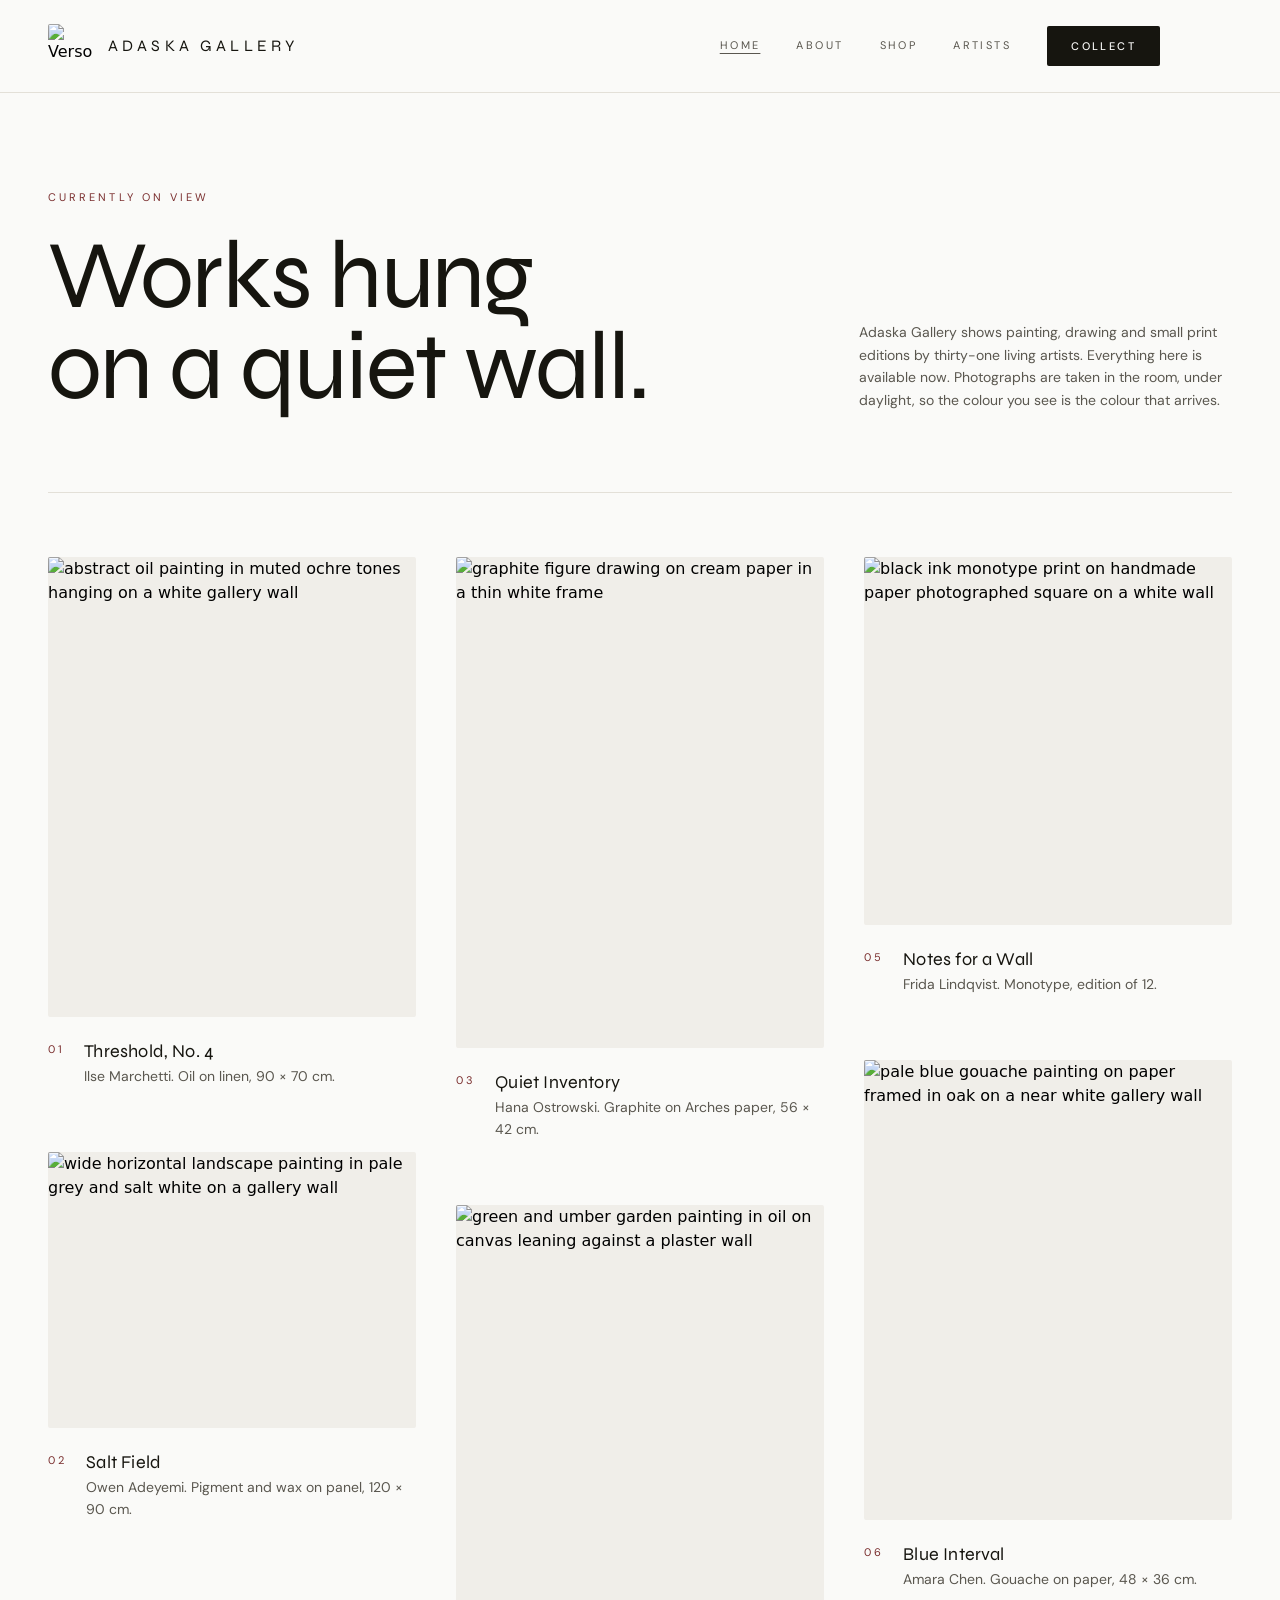
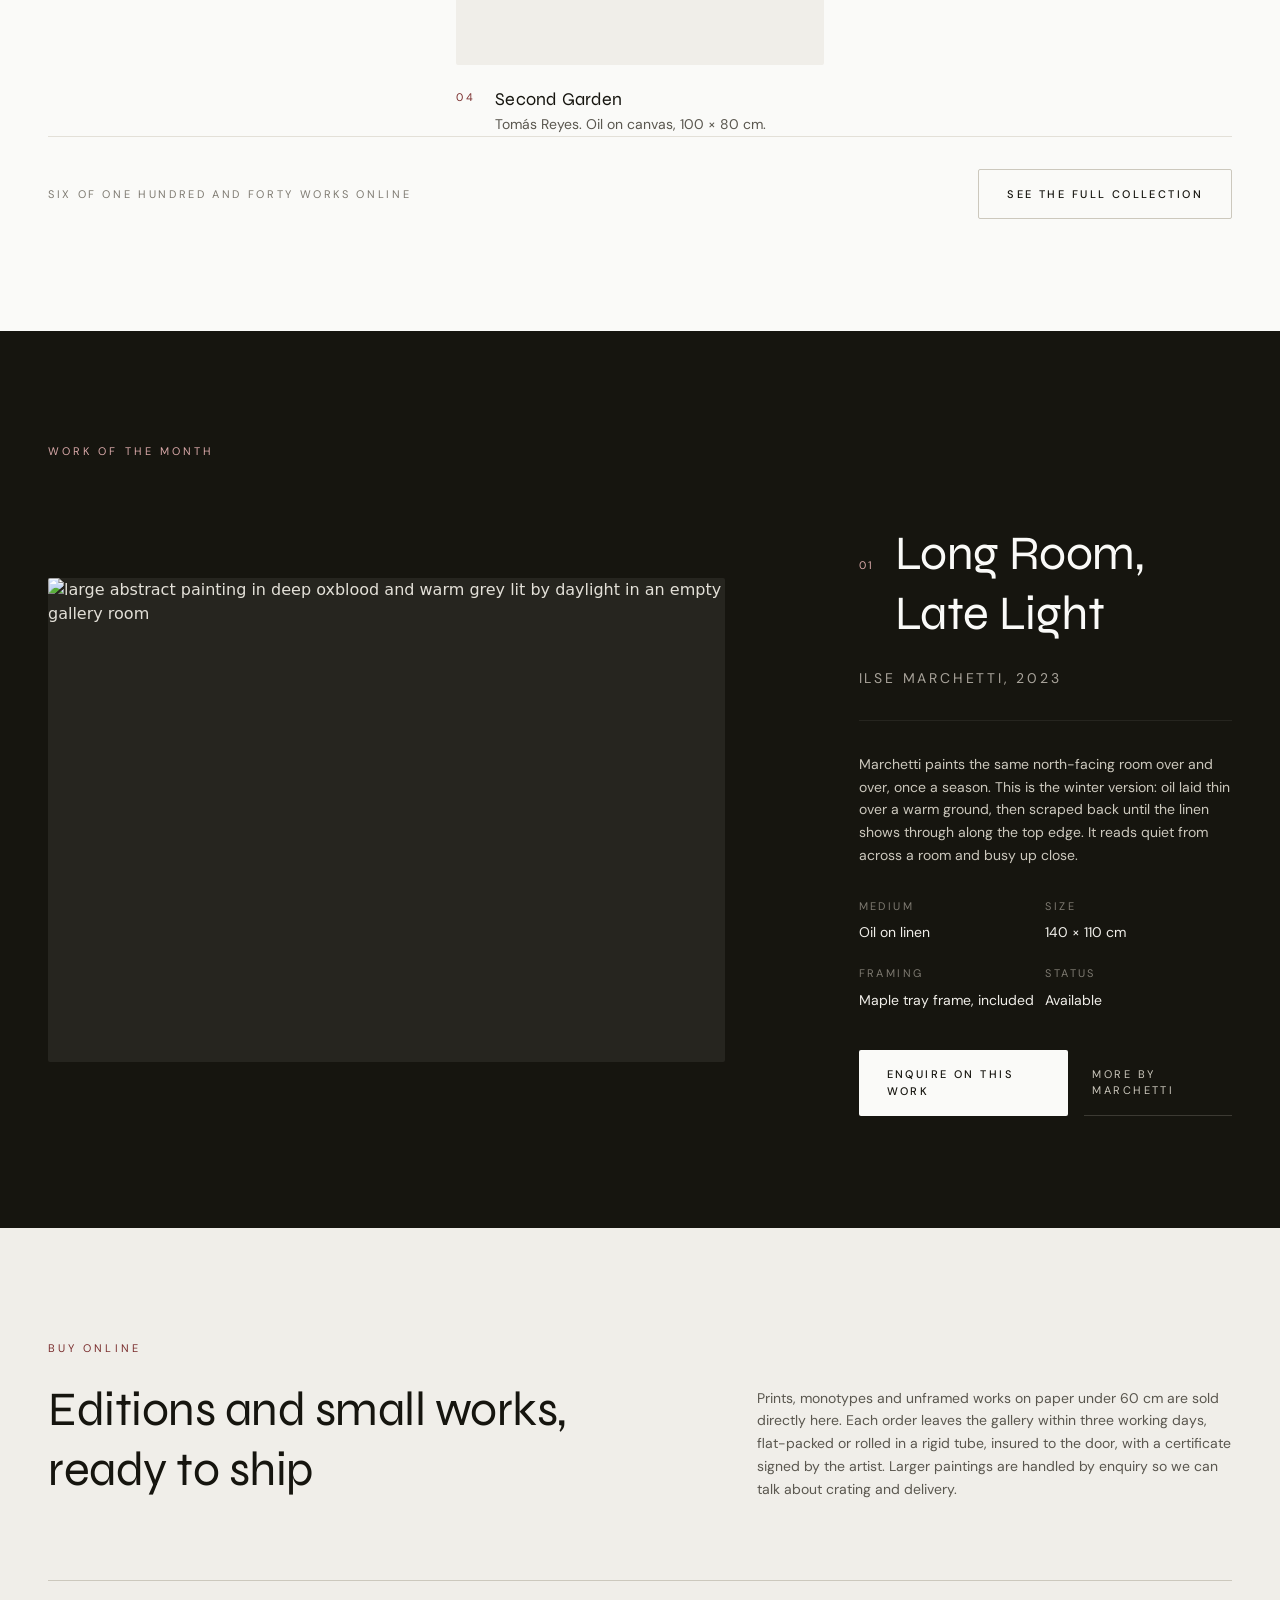
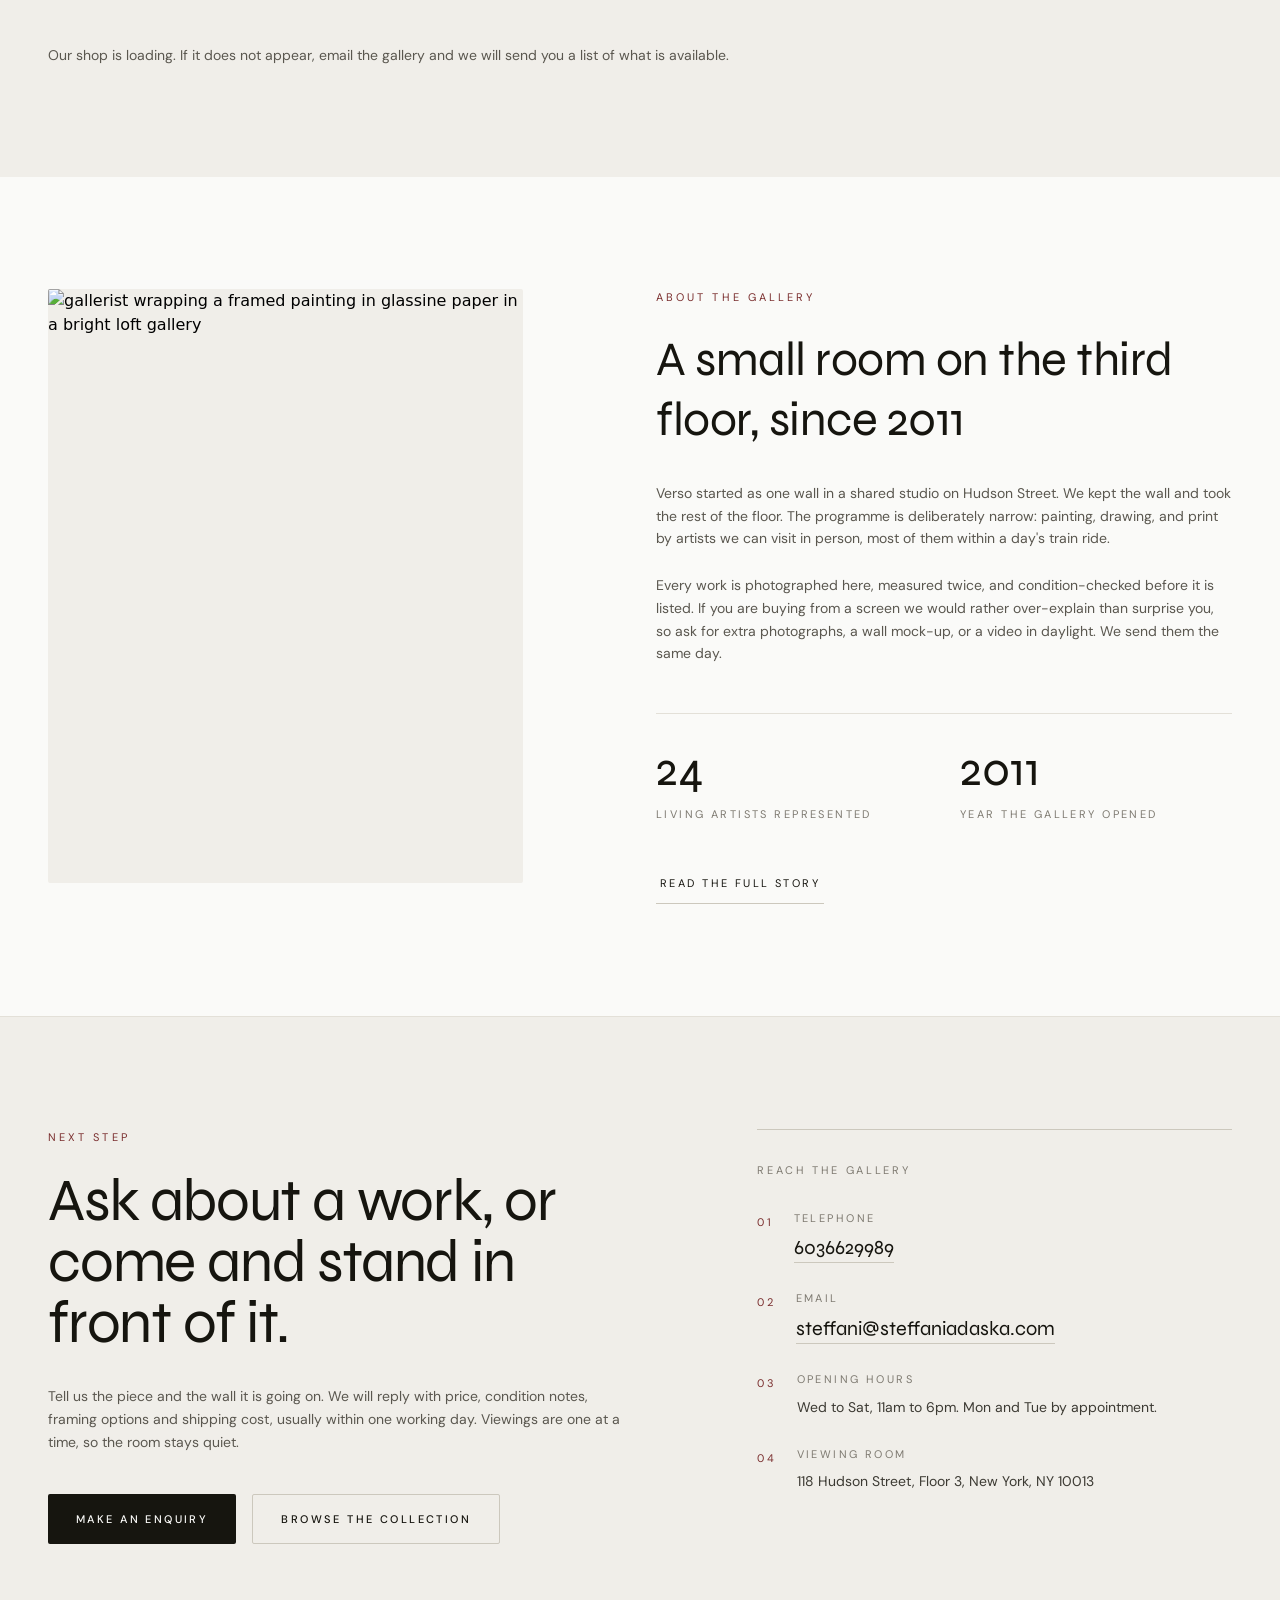
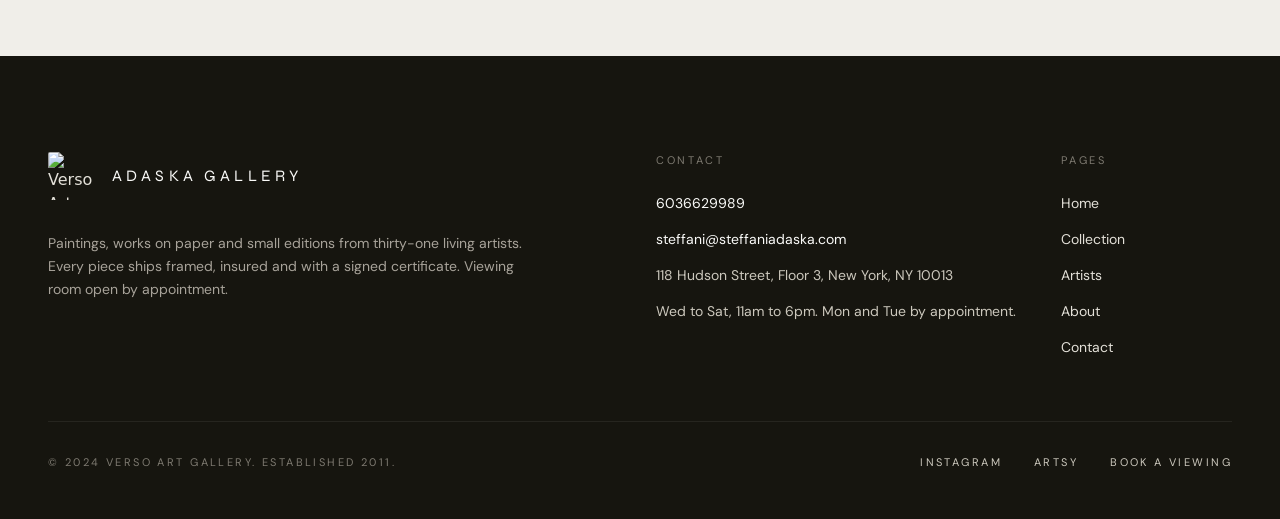
==== commit c32977ed: "Update the site via Tibly" ====
--- a/index.html
+++ b/index.html
@@ -23,7 +23,7 @@
 <script>document.addEventListener('input',function(e){var t=e.target;if(!t||t.type!=='range')return;var c=t.closest&&t.closest('.tibly-ba');if(c)c.style.setProperty('--ba',t.value+'%')});document.addEventListener('pointerdown',function(e){var c=e.target.closest&&e.target.closest('.tibly-ba');if(!c||e.button>0)return;e.preventDefault();var inp=c.querySelector('input[type=range]');var set=function(x){var r=c.getBoundingClientRect();if(!r.width)return;var p=Math.max(0,Math.min(100,(x-r.left)*100/r.width));c.style.setProperty('--ba',p+'%');if(inp)inp.value=Math.round(p)};set(e.clientX);var mv=function(ev){set(ev.clientX)};var up=function(){document.removeEventListener('pointermove',mv);document.removeEventListener('pointerup',up);document.removeEventListener('pointercancel',up)};document.addEventListener('pointermove',mv);document.addEventListener('pointerup',up);document.addEventListener('pointercancel',up)});document.addEventListener('click',function(e){var im=e.target.closest&&e.target.closest('[data-lightbox]');if(!im||!(im.currentSrc||im.src))return;e.preventDefault();var o=document.createElement('div');o.className='tibly-lb';var big=document.createElement('img');big.src=im.currentSrc||im.src;big.alt=im.alt||'';o.appendChild(big);o.addEventListener('click',function(){o.remove()});document.addEventListener('keydown',function esc(ev){if(ev.key==='Escape'){o.remove();document.removeEventListener('keydown',esc)}});document.body.appendChild(o)});document.addEventListener('click',function(e){var x=e.target.closest&&e.target.closest('[data-announce-close]');if(!x)return;var b=x.closest('[data-announce]');if(b){b.style.display='none';try{sessionStorage.setItem('tibly-announce','1')}catch(_){}}});addEventListener('DOMContentLoaded',function(){try{if(sessionStorage.getItem('tibly-announce')==='1'){var b=document.querySelector('[data-announce]');if(b)b.style.display='none'}}catch(_){}if('IntersectionObserver' in window&&!matchMedia('(prefers-reduced-motion:reduce)').matches){var els=document.querySelectorAll('[data-count]');if(els.length){var io=new IntersectionObserver(function(es){es.forEach(function(en){if(!en.isIntersecting)return;io.unobserve(en.target);var el=en.target,s=el.textContent||'',m=s.match(/[\d,]*\d(?:\.\d+)?/);if(!m)return;var raw=m[0],num=parseFloat(raw.replace(/,/g,''));if(!isFinite(num))return;var pre=s.slice(0,m.index),post=s.slice(m.index+raw.length),grp=raw.indexOf(',')>=0,dec=(raw.split('.')[1]||'').length,t0=performance.now();requestAnimationFrame(function tick(now){var p=Math.min((now-t0)/1400,1);p=1-Math.pow(1-p,3);var v=(num*p).toFixed(dec);if(grp)v=Number(v).toLocaleString('en-US',{minimumFractionDigits:dec});el.textContent=pre+v+post;if(p<1)requestAnimationFrame(tick)})})},{rootMargin:'0px 0px -10% 0px'});els.forEach(function(el){io.observe(el)})}}var badge=document.querySelector('[data-tibly-open]');if(badge){var src=document.querySelector('[data-tibly-field="hours"]');var txt=(src&&src.textContent||'').toLowerCase();var days=['sun','mon','tue','wed','thu','fri','sat'];var toMin=function(h,mm,ap){h=+h;mm=+(mm||0);if(ap==='pm'&&h!==12)h+=12;if(ap==='am'&&h===12)h=0;return h*60+mm};var spans=[];var re=/(sun|mon|tue|wed|thu|fri|sat|daily|every ?day)[a-z]*\s*(?:[-\u2013\u2014]\s*(sun|mon|tue|wed|thu|fri|sat)[a-z]*)?\s*:?\s*(\d{1,2})(?::(\d{2}))?\s*(am|pm)?\s*[-\u2013\u2014]\s*(\d{1,2})(?::(\d{2}))?\s*(am|pm)?/g,mm;while((mm=re.exec(txt))){var d1=mm[1].slice(0,3),d2=mm[2],ap1=mm[5]||(mm[8]==='pm'&&+mm[3]<=+mm[6]?'am':mm[8]),o=toMin(mm[3],mm[4],ap1),c=toMin(mm[6],mm[7],mm[8]);var from=d1==='dai'||d1==='eve'?0:days.indexOf(d1),to=d2?days.indexOf(d2.slice(0,3)):(d1==='dai'||d1==='eve'?6:from);if(from<0)continue;for(var d=from;;d=(d+1)%7){spans.push([d,o,c]);if(d===to)break}}if(spans.length){var now=new Date(),cur=now.getDay(),min=now.getHours()*60+now.getMinutes();var open=spans.some(function(s){return s[0]===cur&&min>=s[1]&&min<s[2]});badge.textContent=open?(badge.getAttribute('data-open-text')||'Open now'):(badge.getAttribute('data-closed-text')||'Closed now');badge.setAttribute('data-state',open?'open':'closed');badge.hidden=false}}});</script>
 <style>header a[aria-current="page"]:not(:has(img,svg)){text-decoration:underline;text-underline-offset:4px;text-decoration-thickness:1px}</style>
 <style>#nav-open~[class*="peer-checked:"][class*="fixed"]{min-height:100vh;min-height:100dvh}@media (prefers-reduced-motion:no-preference){label[for="nav-open"] span{transition:transform .3s ease,opacity .2s ease}header:has(#nav-open:checked) label[for="nav-open"]:not([aria-label="Close" i]) span:not(:has(span)):nth-of-type(1){transform:translateY(8px) rotate(45deg)}header:has(#nav-open:checked) label[for="nav-open"]:not([aria-label="Close" i]) span:not(:has(span)):nth-of-type(2){opacity:0}header:has(#nav-open:checked) label[for="nav-open"]:not([aria-label="Close" i]) span:not(:has(span)):nth-of-type(3){transform:translateY(-8px) rotate(-45deg)}#nav-open:checked~[class*="peer-checked:"]{animation:tibly-nav-in .25s ease}#nav-open:checked~[class*="peer-checked:"] label[for="nav-open"]{display:inline-block;animation:tibly-x-in .35s ease}@keyframes tibly-nav-in{from{opacity:0;transform:translateY(10px)}}@keyframes tibly-x-in{from{opacity:0;transform:rotate(-90deg) scale(.6)}}}</style>
-<link rel="stylesheet" href="/styles.css?v=82fcded2"/>
+<link rel="stylesheet" href="/styles.css?v=bd21a29d"/>
 </head>
 <body>
 <!-- block:header -->
@@ -32,16 +32,16 @@
 
   <div class="mx-auto w-full max-w-7xl px-5 sm:px-8 lg:px-12 flex items-center justify-between gap-6 py-4 md:py-6">
     <a aria-current="page" class="flex items-center gap-3 sm:gap-4 group" href="/">
-      <img data-tibly-logo="" src="https://br-winter-boat-ajcnusyq.storage.c-3.us-east-2.aws.neon.tech/tibly-site-media/sites/581e0ce3-4caa-4402-85e6-5f423e33d78e/578f8a3b38a22bcd1ecb31f3c4809f57.jpg" alt="Verso Art Gallery" class="h-9 w-9 md:h-11 md:w-11 object-cover rounded-xs"/>
-      <span class="font-display text-[13px] sm:text-sm md:text-base font-600 uppercase tracking-[0.26em] text-ink transition-colors duration-300 group-hover:text-accent-600" data-tibly-field="business-name">Adaska Gallery</span>
+      <img data-tibly-logo="" src="https://br-winter-boat-ajcnusyq.storage.c-3.us-east-2.aws.neon.tech/tibly-site-media/sites/581e0ce3-4caa-4402-85e6-5f423e33d78e/34252d3bba4045494d85e5a045decee7.png" alt="Verso Art Gallery" class="h-9 w-9 md:h-11 md:w-11 object-cover rounded-xs"/>
+      <span class="font-display text-[13px] sm:text-sm md:text-base font-600 uppercase tracking-[0.26em] text-ink transition-colors duration-300 group-hover:text-accent-600" data-tibly-field="business-name">Adaska Gallery</span><span class="font-display text-[13px] sm:text-sm md:text-base font-600 uppercase tracking-[0.26em] text-ink transition-colors duration-300 group-hover:text-accent-600" data-tibly-field="business-name"><br/></span><span class="font-display text-[13px] sm:text-sm md:text-base font-600 uppercase tracking-[0.26em] text-ink transition-colors duration-300 group-hover:text-accent-600" data-tibly-field="business-name"><br/></span>
     </a>
 
-    <nav aria-label="Main" class="hidden md:flex items-center gap-9 font-body text-[11px] uppercase tracking-[0.22em] text-brand-600">
+    <nav aria-label="Main" class="hidden md:flex items-center gap-9 font-body text-[11px] uppercase tracking-[0.22em] text-brand-600" contenteditable="true" style="outline: none; user-select: text; width: 512.286px;">
       <a aria-current="page" class="py-1 border-b border-transparent hover:border-accent-600 hover:text-ink transition-colors duration-300" href="/">Home</a>
-      <a class="py-1 border-b border-transparent hover:border-accent-600 hover:text-ink transition-colors duration-300" href="/collection">Collection</a>
+      <a class="py-1 border-b border-transparent hover:border-accent-600 hover:text-ink transition-colors duration-300" href="/about">About</a><a class="py-1 border-b border-transparent hover:border-accent-600 hover:text-ink transition-colors duration-300" href="/collection">Shop</a>
       <a class="py-1 border-b border-transparent hover:border-accent-600 hover:text-ink transition-colors duration-300" href="/artists">Artists</a>
-      <a class="py-1 border-b border-transparent hover:border-accent-600 hover:text-ink transition-colors duration-300" href="/about">About</a>
-      <a class="btn px-6 py-3" href="/contact">Enquire</a>
+      
+      <a class="btn px-6 py-3" href="/contact">Collect</a>
     </nav>
 
     <label for="nav-open" class="md:hidden cursor-pointer p-2 -mr-2" aria-label="Menu">
--- a/styles.css
+++ b/styles.css
@@ -1,2 +1,2 @@
 /*! tailwindcss v4.3.2 | MIT License | https://tailwindcss.com */
-@layer properties{@supports (((-webkit-hyphens:none)) and (not (margin-trim:inline))) or ((-moz-orient:inline) and (not (color:rgb(from red r g b)))){*,:before,:after,::backdrop{--tw-scroll-snap-strictness:proximity;--tw-space-y-reverse:0;--tw-border-style:solid;--tw-leading:initial;--tw-font-weight:initial;--tw-tracking:initial;--tw-duration:initial;--tw-scale-x:1;--tw-scale-y:1;--tw-scale-z:1;--tw-outline-style:solid}}}@layer theme{:root,:host{--font-sans:ui-sans-serif, system-ui, sans-serif, "Apple Color Emoji", "Segoe UI Emoji", "Segoe UI Symbol", "Noto Color Emoji";--font-mono:ui-monospace, SFMono-Regular, Menlo, Monaco, Consolas, "Liberation Mono", "Courier New", monospace;--spacing:.25rem;--container-sm:24rem;--container-2xl:42rem;--container-7xl:80rem;--text-xs:.75rem;--text-xs--line-height:calc(1 / .75);--text-sm:.875rem;--text-sm--line-height:calc(1.25 / .875);--text-base:1rem;--text-base--line-height:calc(1.5 / 1);--text-lg:1.125rem;--text-lg--line-height:calc(1.75 / 1.125);--text-xl:1.25rem;--text-xl--line-height:calc(1.75 / 1.25);--text-2xl:1.5rem;--text-2xl--line-height:calc(2 / 1.5);--text-3xl:1.875rem;--text-3xl--line-height:calc(2.25 / 1.875);--text-4xl:2.25rem;--text-4xl--line-height:calc(2.5 / 2.25);--text-5xl:3rem;--text-5xl--line-height:1;--text-6xl:3.75rem;--text-6xl--line-height:1;--text-7xl:4.5rem;--text-7xl--line-height:1;--text-8xl:6rem;--text-8xl--line-height:1;--font-weight-medium:500;--tracking-tight:-.025em;--leading-tight:1.25;--leading-snug:1.375;--leading-relaxed:1.625;--radius-xs:2px;--radius-sm:4px;--radius-md:8px;--aspect-video:16 / 9;--default-transition-duration:.15s;--default-transition-timing-function:cubic-bezier(.4, 0, .2, 1);--default-font-family:var(--font-sans);--default-mono-font-family:var(--font-mono);--color-brand-50:#fafaf8;--color-brand-100:#f0eee9;--color-brand-200:#e3e0d8;--color-brand-300:#ccc8bd;--color-brand-400:#a8a39a;--color-brand-500:#7e7a71;--color-brand-600:#5a574f;--color-brand-700:#3c3a33;--color-brand-800:#26251f;--color-brand-900:#16150f;--color-surface:#fafaf8;--color-ink:#16150f;--color-accent-50:#fbf3f3;--color-accent-100:#f3e4e4;--color-accent-300:#d8a8a8;--color-accent-500:#9a4040;--color-accent-600:#7a2e2e;--color-accent-700:#5e2323;--color-accent-900:#3a1616;--font-display:"Syne", ui-sans-serif, system-ui, sans-serif;--font-body:"DM Sans", ui-sans-serif, system-ui, sans-serif;--animate-marquee:marquee 30s linear infinite;--animate-kenburns:kenburns 18s ease-in-out infinite alternate;--animate-float:float 6s ease-in-out infinite;--animate-pulse-soft:pulse-soft 4s ease-in-out infinite;--animate-spin-slow:spin-slow 24s linear infinite}}@layer base{*,:after,:before,::backdrop{box-sizing:border-box;border:0 solid;margin:0;padding:0}::file-selector-button{box-sizing:border-box;border:0 solid;margin:0;padding:0}html,:host{-webkit-text-size-adjust:100%;tab-size:4;line-height:1.5;font-family:var(--default-font-family,ui-sans-serif, system-ui, sans-serif, "Apple Color Emoji", "Segoe UI Emoji", "Segoe UI Symbol", "Noto Color Emoji");font-feature-settings:var(--default-font-feature-settings,normal);font-variation-settings:var(--default-font-variation-settings,normal);-webkit-tap-highlight-color:transparent}hr{height:0;color:inherit;border-top-width:1px}abbr:where([title]){-webkit-text-decoration:underline dotted;text-decoration:underline dotted}h1,h2,h3,h4,h5,h6{font-size:inherit;font-weight:inherit}a{color:inherit;-webkit-text-decoration:inherit;-webkit-text-decoration:inherit;-webkit-text-decoration:inherit;text-decoration:inherit}b,strong{font-weight:bolder}code,kbd,samp,pre{font-family:var(--default-mono-font-family,ui-monospace, SFMono-Regular, Menlo, Monaco, Consolas, "Liberation Mono", "Courier New", monospace);font-feature-settings:var(--default-mono-font-feature-settings,normal);font-variation-settings:var(--default-mono-font-variation-settings,normal);font-size:1em}small{font-size:80%}sub,sup{vertical-align:baseline;font-size:75%;line-height:0;position:relative}sub{bottom:-.25em}sup{top:-.5em}table{text-indent:0;border-color:inherit;border-collapse:collapse}:-moz-focusring{outline:auto}progress{vertical-align:baseline}summary{display:list-item}ol,ul,menu{list-style:none}img,svg,video,canvas,audio,iframe,embed,object{vertical-align:middle;display:block}img,video{max-width:100%;height:auto}button,input,select,optgroup,textarea{font:inherit;font-feature-settings:inherit;font-variation-settings:inherit;letter-spacing:inherit;color:inherit;opacity:1;background-color:#0000;border-radius:0}::file-selector-button{font:inherit;font-feature-settings:inherit;font-variation-settings:inherit;letter-spacing:inherit;color:inherit;opacity:1;background-color:#0000;border-radius:0}:where(select:is([multiple],[size])) optgroup{font-weight:bolder}:where(select:is([multiple],[size])) optgroup option{padding-inline-start:20px}::file-selector-button{margin-inline-end:4px}::placeholder{opacity:1}@supports (not ((-webkit-appearance:-apple-pay-button))) or (contain-intrinsic-size:1px){::placeholder{color:currentColor}@supports (color:color-mix(in lab, red, red)){::placeholder{color:color-mix(in oklab, currentcolor 50%, transparent)}}}textarea{resize:vertical}::-webkit-search-decoration{-webkit-appearance:none}::-webkit-date-and-time-value{min-height:1lh;text-align:inherit}::-webkit-datetime-edit{display:inline-flex}::-webkit-datetime-edit-fields-wrapper{padding:0}::-webkit-datetime-edit{padding-block:0}::-webkit-datetime-edit-year-field{padding-block:0}::-webkit-datetime-edit-month-field{padding-block:0}::-webkit-datetime-edit-day-field{padding-block:0}::-webkit-datetime-edit-hour-field{padding-block:0}::-webkit-datetime-edit-minute-field{padding-block:0}::-webkit-datetime-edit-second-field{padding-block:0}::-webkit-datetime-edit-millisecond-field{padding-block:0}::-webkit-datetime-edit-meridiem-field{padding-block:0}::-webkit-calendar-picker-indicator{line-height:1}:-moz-ui-invalid{box-shadow:none}button,input:where([type=button],[type=reset],[type=submit]){appearance:button}::file-selector-button{appearance:button}::-webkit-inner-spin-button{height:auto}::-webkit-outer-spin-button{height:auto}[hidden]:where(:not([hidden=until-found])){display:none!important}}@layer components{.btn{justify-content:center;align-items:center;gap:calc(var(--spacing) * 2);border-radius:var(--radius-xs);background-color:var(--color-ink);padding-inline:calc(var(--spacing) * 7);padding-block:calc(var(--spacing) * 4);font-family:var(--font-body);--tw-font-weight:var(--font-weight-medium);font-size:11px;font-weight:var(--font-weight-medium);--tw-tracking:.22em;letter-spacing:.22em;color:var(--color-brand-50);text-transform:uppercase;transition-property:color,background-color,border-color,outline-color,text-decoration-color,fill,stroke,--tw-gradient-from,--tw-gradient-via,--tw-gradient-to;transition-timing-function:var(--tw-ease,var(--default-transition-timing-function));transition-duration:var(--tw-duration,var(--default-transition-duration));--tw-duration:.3s;transition-duration:.3s;display:inline-flex}@media (hover:hover){.btn:hover{background-color:var(--color-accent-600)}}.btn:focus-visible{outline-style:var(--tw-outline-style);outline-offset:2px;outline-width:2px;outline-color:var(--color-accent-600)}.btn-secondary{justify-content:center;align-items:center;gap:calc(var(--spacing) * 2);border-radius:var(--radius-xs);border-style:var(--tw-border-style);border-width:1px;border-color:var(--color-brand-300);padding-inline:calc(var(--spacing) * 7);padding-block:calc(var(--spacing) * 4);font-family:var(--font-body);--tw-font-weight:var(--font-weight-medium);font-size:11px;font-weight:var(--font-weight-medium);--tw-tracking:.22em;letter-spacing:.22em;color:var(--color-ink);text-transform:uppercase;transition-property:color,background-color,border-color,outline-color,text-decoration-color,fill,stroke,--tw-gradient-from,--tw-gradient-via,--tw-gradient-to;transition-timing-function:var(--tw-ease,var(--default-transition-timing-function));transition-duration:var(--tw-duration,var(--default-transition-duration));--tw-duration:.3s;background-color:#0000;transition-duration:.3s;display:inline-flex}@media (hover:hover){.btn-secondary:hover{border-color:var(--color-ink);background-color:var(--color-brand-100)}}.btn-secondary:focus-visible{outline-style:var(--tw-outline-style);outline-offset:2px;outline-width:2px;outline-color:var(--color-accent-600)}.card{border-radius:var(--radius-xs);border-style:var(--tw-border-style);border-width:1px;border-color:var(--color-brand-200);background-color:var(--color-surface);padding:calc(var(--spacing) * 6);transition-property:color,background-color,border-color,outline-color,text-decoration-color,fill,stroke,--tw-gradient-from,--tw-gradient-via,--tw-gradient-to;transition-timing-function:var(--tw-ease,var(--default-transition-timing-function));transition-duration:var(--tw-duration,var(--default-transition-duration));--tw-duration:.3s;transition-duration:.3s}@media (hover:hover){.card:hover{border-color:var(--color-brand-400)}}}@layer utilities{.sr-only{clip-path:inset(50%);white-space:nowrap;border-width:0;width:1px;height:1px;margin:-1px;padding:0;position:absolute;overflow:hidden}.fixed{position:fixed}.sticky{position:sticky}.inset-0{inset:0}.inset-x-0{inset-inline:0}.top-0{top:0}.bottom-0{bottom:0}.z-40{z-index:40}.z-50{z-index:50}.col-span-2{grid-column:span 2/span 2}.mx-auto{margin-inline:auto}.mt-2{margin-top:calc(var(--spacing) * 2)}.mt-3{margin-top:calc(var(--spacing) * 3)}.mt-4{margin-top:calc(var(--spacing) * 4)}.mt-5{margin-top:calc(var(--spacing) * 5)}.mt-6{margin-top:calc(var(--spacing) * 6)}.mt-7{margin-top:calc(var(--spacing) * 7)}.mt-8{margin-top:calc(var(--spacing) * 8)}.mt-10{margin-top:calc(var(--spacing) * 10)}.mt-12{margin-top:calc(var(--spacing) * 12)}.mt-14{margin-top:calc(var(--spacing) * 14)}.mt-16{margin-top:calc(var(--spacing) * 16)}.mt-20{margin-top:calc(var(--spacing) * 20)}.-mr-2{margin-right:calc(var(--spacing) * -2)}.mb-4{margin-bottom:calc(var(--spacing) * 4)}.mb-10{margin-bottom:calc(var(--spacing) * 10)}.ml-2{margin-left:calc(var(--spacing) * 2)}.block{display:block}.flex{display:flex}.grid{display:grid}.hidden{display:none}.inline-block{display:inline-block}.inline-flex{display:inline-flex}.table{display:table}.aspect-\[3\/4\]{aspect-ratio:3/4}.aspect-\[4\/3\]{aspect-ratio:4/3}.aspect-\[4\/5\]{aspect-ratio:4/5}.aspect-\[7\/5\]{aspect-ratio:7/5}.aspect-square{aspect-ratio:1}.aspect-video{aspect-ratio:var(--aspect-video)}.h-7{height:calc(var(--spacing) * 7)}.h-9{height:calc(var(--spacing) * 9)}.h-12{height:calc(var(--spacing) * 12)}.h-auto{height:auto}.h-full{height:100%}.h-px{height:1px}.w-7{width:calc(var(--spacing) * 7)}.w-9{width:calc(var(--spacing) * 9)}.w-12{width:calc(var(--spacing) * 12)}.w-16{width:calc(var(--spacing) * 16)}.w-\[86\%\]{width:86%}.w-full{width:100%}.w-max{width:max-content}.max-w-2xl{max-width:var(--container-2xl)}.max-w-7xl{max-width:var(--container-7xl)}.max-w-prose{max-width:65ch}.max-w-sm{max-width:var(--container-sm)}.min-w-0{min-width:0}.flex-1{flex:1}.shrink-0{flex-shrink:0}.animate-kenburns{animation:var(--animate-kenburns)}.animate-marquee{animation:var(--animate-marquee)}.cursor-pointer{cursor:pointer}.snap-x{scroll-snap-type:x var(--tw-scroll-snap-strictness)}.snap-mandatory{--tw-scroll-snap-strictness:mandatory}.snap-start{scroll-snap-align:start}.columns-1{columns:1}.columns-2{columns:2}.break-inside-avoid{break-inside:avoid}.grid-cols-1{grid-template-columns:repeat(1,minmax(0,1fr))}.grid-cols-2{grid-template-columns:repeat(2,minmax(0,1fr))}.flex-col{flex-direction:column}.flex-wrap{flex-wrap:wrap}.items-baseline{align-items:baseline}.items-center{align-items:center}.items-end{align-items:flex-end}.items-start{align-items:flex-start}.justify-between{justify-content:space-between}.justify-center{justify-content:center}.gap-1{gap:var(--spacing)}.gap-3{gap:calc(var(--spacing) * 3)}.gap-4{gap:calc(var(--spacing) * 4)}.gap-5{gap:calc(var(--spacing) * 5)}.gap-6{gap:calc(var(--spacing) * 6)}.gap-7{gap:calc(var(--spacing) * 7)}.gap-8{gap:calc(var(--spacing) * 8)}.gap-9{gap:calc(var(--spacing) * 9)}.gap-10{gap:calc(var(--spacing) * 10)}.gap-12{gap:calc(var(--spacing) * 12)}.gap-14{gap:calc(var(--spacing) * 14)}:where(.space-y-3>:not(:last-child)){--tw-space-y-reverse:0;margin-block-start:calc(calc(var(--spacing) * 3) * var(--tw-space-y-reverse));margin-block-end:calc(calc(var(--spacing) * 3) * calc(1 - var(--tw-space-y-reverse)))}:where(.space-y-4>:not(:last-child)){--tw-space-y-reverse:0;margin-block-start:calc(calc(var(--spacing) * 4) * var(--tw-space-y-reverse));margin-block-end:calc(calc(var(--spacing) * 4) * calc(1 - var(--tw-space-y-reverse)))}:where(.space-y-6>:not(:last-child)){--tw-space-y-reverse:0;margin-block-start:calc(calc(var(--spacing) * 6) * var(--tw-space-y-reverse));margin-block-end:calc(calc(var(--spacing) * 6) * calc(1 - var(--tw-space-y-reverse)))}:where(.space-y-7>:not(:last-child)){--tw-space-y-reverse:0;margin-block-start:calc(calc(var(--spacing) * 7) * var(--tw-space-y-reverse));margin-block-end:calc(calc(var(--spacing) * 7) * calc(1 - var(--tw-space-y-reverse)))}.gap-x-8{column-gap:calc(var(--spacing) * 8)}.gap-y-3{row-gap:calc(var(--spacing) * 3)}.gap-y-6{row-gap:calc(var(--spacing) * 6)}.gap-y-8{row-gap:calc(var(--spacing) * 8)}.gap-y-10{row-gap:calc(var(--spacing) * 10)}.self-start{align-self:flex-start}.overflow-hidden{overflow:hidden}.overflow-x-auto{overflow-x:auto}.overflow-y-auto{overflow-y:auto}.rounded-none{border-radius:0}.rounded-xs{border-radius:var(--radius-xs)}.border{border-style:var(--tw-border-style);border-width:1px}.border-0{border-style:var(--tw-border-style);border-width:0}.border-y{border-block-style:var(--tw-border-style);border-block-width:1px}.border-t{border-top-style:var(--tw-border-style);border-top-width:1px}.border-b{border-bottom-style:var(--tw-border-style);border-bottom-width:1px}.border-accent-300{border-color:var(--color-accent-300)}.border-brand-200{border-color:var(--color-brand-200)}.border-brand-300{border-color:var(--color-brand-300)}.border-brand-700{border-color:var(--color-brand-700)}.border-brand-800{border-color:var(--color-brand-800)}.border-transparent{border-color:#0000}.bg-brand-50{background-color:var(--color-brand-50)}.bg-brand-100{background-color:var(--color-brand-100)}.bg-brand-200{background-color:var(--color-brand-200)}.bg-brand-300{background-color:var(--color-brand-300)}.bg-brand-800{background-color:var(--color-brand-800)}.bg-brand-900{background-color:var(--color-brand-900)}.bg-ink{background-color:var(--color-ink)}.bg-surface{background-color:var(--color-surface)}.bg-transparent{background-color:#0000}.object-cover{object-fit:cover}.p-2{padding:calc(var(--spacing) * 2)}.p-5{padding:calc(var(--spacing) * 5)}.p-6{padding:calc(var(--spacing) * 6)}.px-1{padding-inline:var(--spacing)}.px-2{padding-inline:calc(var(--spacing) * 2)}.px-4{padding-inline:calc(var(--spacing) * 4)}.px-5{padding-inline:calc(var(--spacing) * 5)}.px-6{padding-inline:calc(var(--spacing) * 6)}.py-1{padding-block:var(--spacing)}.py-3{padding-block:calc(var(--spacing) * 3)}.py-4{padding-block:calc(var(--spacing) * 4)}.py-5{padding-block:calc(var(--spacing) * 5)}.py-6{padding-block:calc(var(--spacing) * 6)}.py-8{padding-block:calc(var(--spacing) * 8)}.py-10{padding-block:calc(var(--spacing) * 10)}.py-12{padding-block:calc(var(--spacing) * 12)}.py-14{padding-block:calc(var(--spacing) * 14)}.py-16{padding-block:calc(var(--spacing) * 16)}.py-20{padding-block:calc(var(--spacing) * 20)}.pt-1{padding-top:var(--spacing)}.pt-4{padding-top:calc(var(--spacing) * 4)}.pt-6{padding-top:calc(var(--spacing) * 6)}.pt-8{padding-top:calc(var(--spacing) * 8)}.pt-10{padding-top:calc(var(--spacing) * 10)}.pt-12{padding-top:calc(var(--spacing) * 12)}.pt-14{padding-top:calc(var(--spacing) * 14)}.pt-16{padding-top:calc(var(--spacing) * 16)}.pb-1{padding-bottom:var(--spacing)}.pb-4{padding-bottom:calc(var(--spacing) * 4)}.pb-6{padding-bottom:calc(var(--spacing) * 6)}.pb-8{padding-bottom:calc(var(--spacing) * 8)}.pb-10{padding-bottom:calc(var(--spacing) * 10)}.pb-14{padding-bottom:calc(var(--spacing) * 14)}.pb-16{padding-bottom:calc(var(--spacing) * 16)}.pb-20{padding-bottom:calc(var(--spacing) * 20)}.pb-24{padding-bottom:calc(var(--spacing) * 24)}.pb-28{padding-bottom:calc(var(--spacing) * 28)}.text-center{text-align:center}.align-middle{vertical-align:middle}.font-body{font-family:var(--font-body)}.font-display{font-family:var(--font-display)}.text-2xl{font-size:var(--text-2xl);line-height:var(--tw-leading,var(--text-2xl--line-height))}.text-3xl{font-size:var(--text-3xl);line-height:var(--tw-leading,var(--text-3xl--line-height))}.text-4xl{font-size:var(--text-4xl);line-height:var(--tw-leading,var(--text-4xl--line-height))}.text-base{font-size:var(--text-base);line-height:var(--tw-leading,var(--text-base--line-height))}.text-lg{font-size:var(--text-lg);line-height:var(--tw-leading,var(--text-lg--line-height))}.text-sm{font-size:var(--text-sm);line-height:var(--tw-leading,var(--text-sm--line-height))}.text-xl{font-size:var(--text-xl);line-height:var(--tw-leading,var(--text-xl--line-height))}.text-xs{font-size:var(--text-xs);line-height:var(--tw-leading,var(--text-xs--line-height))}.text-\[10px\]{font-size:10px}.text-\[11px\]{font-size:11px}.text-\[12px\]{font-size:12px}.text-\[13px\]{font-size:13px}.text-\[15px\]{font-size:15px}.leading-\[0\.95\]{--tw-leading:.95;line-height:.95}.leading-\[1\.02\]{--tw-leading:1.02;line-height:1.02}.leading-\[1\.05\]{--tw-leading:1.05;line-height:1.05}.leading-relaxed{--tw-leading:var(--leading-relaxed);line-height:var(--leading-relaxed)}.leading-snug{--tw-leading:var(--leading-snug);line-height:var(--leading-snug)}.leading-tight{--tw-leading:var(--leading-tight);line-height:var(--leading-tight)}.font-medium{--tw-font-weight:var(--font-weight-medium);font-weight:var(--font-weight-medium)}.tracking-\[-0\.01em\]{--tw-tracking:-.01em;letter-spacing:-.01em}.tracking-\[-0\.02em\]{--tw-tracking:-.02em;letter-spacing:-.02em}.tracking-\[0\.01em\]{--tw-tracking:.01em;letter-spacing:.01em}.tracking-\[0\.2em\]{--tw-tracking:.2em;letter-spacing:.2em}.tracking-\[0\.22em\]{--tw-tracking:.22em;letter-spacing:.22em}.tracking-\[0\.24em\]{--tw-tracking:.24em;letter-spacing:.24em}.tracking-\[0\.26em\]{--tw-tracking:.26em;letter-spacing:.26em}.tracking-\[0\.28em\]{--tw-tracking:.28em;letter-spacing:.28em}.tracking-tight{--tw-tracking:var(--tracking-tight);letter-spacing:var(--tracking-tight)}.break-words{overflow-wrap:break-word}.text-accent-300{color:var(--color-accent-300)}.text-accent-600{color:var(--color-accent-600)}.text-brand-50{color:var(--color-brand-50)}.text-brand-100{color:var(--color-brand-100)}.text-brand-200{color:var(--color-brand-200)}.text-brand-300{color:var(--color-brand-300)}.text-brand-400{color:var(--color-brand-400)}.text-brand-500{color:var(--color-brand-500)}.text-brand-600{color:var(--color-brand-600)}.text-brand-700{color:var(--color-brand-700)}.text-ink{color:var(--color-ink)}.uppercase{text-transform:uppercase}.transition-colors{transition-property:color,background-color,border-color,outline-color,text-decoration-color,fill,stroke,--tw-gradient-from,--tw-gradient-via,--tw-gradient-to;transition-timing-function:var(--tw-ease,var(--default-transition-timing-function));transition-duration:var(--tw-duration,var(--default-transition-duration))}.transition-transform{transition-property:transform,translate,scale,rotate;transition-timing-function:var(--tw-ease,var(--default-transition-timing-function));transition-duration:var(--tw-duration,var(--default-transition-duration))}.duration-300{--tw-duration:.3s;transition-duration:.3s}.duration-500{--tw-duration:.5s;transition-duration:.5s}@media (hover:hover){.group-hover\:scale-105:is(:where(.group):hover *){--tw-scale-x:105%;--tw-scale-y:105%;--tw-scale-z:105%;scale:var(--tw-scale-x) var(--tw-scale-y)}.group-hover\:text-accent-300:is(:where(.group):hover *){color:var(--color-accent-300)}.group-hover\:text-accent-600:is(:where(.group):hover *){color:var(--color-accent-600)}}.peer-checked\:flex:is(:where(.peer):checked~*){display:flex}.placeholder\:text-brand-400::placeholder{color:var(--color-brand-400)}@media (hover:hover){.hover\:border-accent-300:hover{border-color:var(--color-accent-300)}.hover\:border-accent-600:hover{border-color:var(--color-accent-600)}.hover\:border-brand-400:hover{border-color:var(--color-brand-400)}.hover\:bg-accent-600:hover{background-color:var(--color-accent-600)}.hover\:text-accent-300:hover{color:var(--color-accent-300)}.hover\:text-accent-600:hover{color:var(--color-accent-600)}.hover\:text-brand-50:hover{color:var(--color-brand-50)}.hover\:text-ink:hover{color:var(--color-ink)}}.focus\:border-accent-600:focus{border-color:var(--color-accent-600)}.focus\:border-ink:focus{border-color:var(--color-ink)}.focus\:outline-2:focus{outline-style:var(--tw-outline-style);outline-width:2px}.focus\:outline-offset-2:focus{outline-offset:2px}.focus\:outline-accent-600:focus{outline-color:var(--color-accent-600)}.focus\:outline-none:focus{--tw-outline-style:none;outline-style:none}.active\:bg-accent-600:active{background-color:var(--color-accent-600)}.data-\[state\=closed\]\:text-brand-500[data-state=closed]{color:var(--color-brand-500)}.data-\[state\=open\]\:border-accent-300[data-state=open]{border-color:var(--color-accent-300)}.data-\[state\=open\]\:border-accent-600[data-state=open]{border-color:var(--color-accent-600)}.data-\[state\=open\]\:text-accent-600[data-state=open]{color:var(--color-accent-600)}@media (min-width:40rem){.sm\:col-span-1{grid-column:span 1/span 1}.sm\:col-span-2{grid-column:span 2/span 2}.sm\:block{display:block}.sm\:w-28{width:calc(var(--spacing) * 28)}.sm\:w-\[46\%\]{width:46%}.sm\:w-auto{width:auto}.sm\:shrink-0{flex-shrink:0}.sm\:columns-2{columns:2}.sm\:grid-cols-2{grid-template-columns:repeat(2,minmax(0,1fr))}.sm\:grid-cols-3{grid-template-columns:repeat(3,minmax(0,1fr))}.sm\:flex-row{flex-direction:row}.sm\:items-baseline{align-items:baseline}.sm\:items-center{align-items:center}.sm\:justify-between{justify-content:space-between}.sm\:gap-4{gap:calc(var(--spacing) * 4)}.sm\:gap-6{gap:calc(var(--spacing) * 6)}.sm\:gap-8{gap:calc(var(--spacing) * 8)}.sm\:gap-16{gap:calc(var(--spacing) * 16)}.sm\:self-auto{align-self:auto}.sm\:p-8{padding:calc(var(--spacing) * 8)}.sm\:px-8{padding-inline:calc(var(--spacing) * 8)}.sm\:text-3xl{font-size:var(--text-3xl);line-height:var(--tw-leading,var(--text-3xl--line-height))}.sm\:text-4xl{font-size:var(--text-4xl);line-height:var(--tw-leading,var(--text-4xl--line-height))}.sm\:text-5xl{font-size:var(--text-5xl);line-height:var(--tw-leading,var(--text-5xl--line-height))}.sm\:text-6xl{font-size:var(--text-6xl);line-height:var(--tw-leading,var(--text-6xl--line-height))}.sm\:text-base{font-size:var(--text-base);line-height:var(--tw-leading,var(--text-base--line-height))}.sm\:text-sm{font-size:var(--text-sm);line-height:var(--tw-leading,var(--text-sm--line-height))}}@media (min-width:48rem){.md\:order-1{order:1}.md\:order-2{order:2}.md\:col-span-1{grid-column:span 1/span 1}.md\:col-span-2{grid-column:span 2/span 2}.md\:col-span-3{grid-column:span 3/span 3}.md\:col-span-4{grid-column:span 4/span 4}.md\:col-span-5{grid-column:span 5/span 5}.md\:col-span-6{grid-column:span 6/span 6}.md\:col-span-7{grid-column:span 7/span 7}.md\:col-span-8{grid-column:span 8/span 8}.md\:col-span-9{grid-column:span 9/span 9}.md\:col-start-5{grid-column-start:5}.md\:col-start-6{grid-column-start:6}.md\:col-start-7{grid-column-start:7}.md\:col-start-8{grid-column-start:8}.md\:col-start-9{grid-column-start:9}.md\:mt-16{margin-top:calc(var(--spacing) * 16)}.md\:mt-20{margin-top:calc(var(--spacing) * 20)}.md\:mt-24{margin-top:calc(var(--spacing) * 24)}.md\:mt-28{margin-top:calc(var(--spacing) * 28)}.md\:mb-6{margin-bottom:calc(var(--spacing) * 6)}.md\:mb-16{margin-bottom:calc(var(--spacing) * 16)}.md\:block{display:block}.md\:flex{display:flex}.md\:hidden{display:none}.md\:aspect-\[4\/3\]{aspect-ratio:4/3}.md\:h-11{height:calc(var(--spacing) * 11)}.md\:w-11{width:calc(var(--spacing) * 11)}.md\:columns-3{columns:3}.md\:grid-cols-12{grid-template-columns:repeat(12,minmax(0,1fr))}.md\:flex-row{flex-direction:row}.md\:items-end{align-items:flex-end}.md\:justify-between{justify-content:space-between}.md\:gap-6{gap:calc(var(--spacing) * 6)}.md\:gap-8{gap:calc(var(--spacing) * 8)}.md\:gap-10{gap:calc(var(--spacing) * 10)}.md\:gap-12{gap:calc(var(--spacing) * 12)}.md\:gap-16{gap:calc(var(--spacing) * 16)}.md\:p-10{padding:calc(var(--spacing) * 10)}.md\:py-6{padding-block:calc(var(--spacing) * 6)}.md\:py-10{padding-block:calc(var(--spacing) * 10)}.md\:py-14{padding-block:calc(var(--spacing) * 14)}.md\:py-16{padding-block:calc(var(--spacing) * 16)}.md\:py-24{padding-block:calc(var(--spacing) * 24)}.md\:py-28{padding-block:calc(var(--spacing) * 28)}.md\:py-32{padding-block:calc(var(--spacing) * 32)}.md\:pt-2{padding-top:calc(var(--spacing) * 2)}.md\:pt-3{padding-top:calc(var(--spacing) * 3)}.md\:pt-4{padding-top:calc(var(--spacing) * 4)}.md\:pt-16{padding-top:calc(var(--spacing) * 16)}.md\:pt-20{padding-top:calc(var(--spacing) * 20)}.md\:pt-24{padding-top:calc(var(--spacing) * 24)}.md\:pt-28{padding-top:calc(var(--spacing) * 28)}.md\:pb-12{padding-bottom:calc(var(--spacing) * 12)}.md\:pb-20{padding-bottom:calc(var(--spacing) * 20)}.md\:pb-28{padding-bottom:calc(var(--spacing) * 28)}.md\:pb-32{padding-bottom:calc(var(--spacing) * 32)}.md\:text-3xl{font-size:var(--text-3xl);line-height:var(--tw-leading,var(--text-3xl--line-height))}.md\:text-5xl{font-size:var(--text-5xl);line-height:var(--tw-leading,var(--text-5xl--line-height))}.md\:text-6xl{font-size:var(--text-6xl);line-height:var(--tw-leading,var(--text-6xl--line-height))}.md\:text-7xl{font-size:var(--text-7xl);line-height:var(--tw-leading,var(--text-7xl--line-height))}.md\:text-base{font-size:var(--text-base);line-height:var(--tw-leading,var(--text-base--line-height))}.md\:text-lg{font-size:var(--text-lg);line-height:var(--tw-leading,var(--text-lg--line-height))}}@media (min-width:64rem){.lg\:w-\[31\%\]{width:31%}.lg\:gap-16{gap:calc(var(--spacing) * 16)}.lg\:gap-20{gap:calc(var(--spacing) * 20)}.lg\:p-12{padding:calc(var(--spacing) * 12)}.lg\:px-12{padding-inline:calc(var(--spacing) * 12)}.lg\:py-28{padding-block:calc(var(--spacing) * 28)}.lg\:py-32{padding-block:calc(var(--spacing) * 32)}.lg\:pt-36{padding-top:calc(var(--spacing) * 36)}.lg\:text-7xl{font-size:var(--text-7xl);line-height:var(--tw-leading,var(--text-7xl--line-height))}.lg\:text-8xl{font-size:var(--text-8xl);line-height:var(--tw-leading,var(--text-8xl--line-height))}}}[data-tb-bg]{position:relative}.tb-bg{pointer-events:none;position:absolute;inset:0;overflow:hidden}.tb-bg video,.tb-bg img{object-fit:cover;width:100%;height:100%}.tb-bg-tint{background:#000;position:absolute;inset:0}[data-tb-bg]>:not(.tb-bg){z-index:1;position:relative}@media (prefers-reduced-motion:reduce){.tb-bg video{display:none}}@property --tw-scroll-snap-strictness{syntax:"*";inherits:false;initial-value:proximity}@property --tw-space-y-reverse{syntax:"*";inherits:false;initial-value:0}@property --tw-border-style{syntax:"*";inherits:false;initial-value:solid}@property --tw-leading{syntax:"*";inherits:false}@property --tw-font-weight{syntax:"*";inherits:false}@property --tw-tracking{syntax:"*";inherits:false}@property --tw-duration{syntax:"*";inherits:false}@property --tw-scale-x{syntax:"*";inherits:false;initial-value:1}@property --tw-scale-y{syntax:"*";inherits:false;initial-value:1}@property --tw-scale-z{syntax:"*";inherits:false;initial-value:1}@property --tw-outline-style{syntax:"*";inherits:false;initial-value:solid}@keyframes marquee{to{transform:translate(-50%)}}@keyframes kenburns{to{transform:scale(1.08)}}@keyframes float{0%,to{transform:translateY(0)}50%{transform:translateY(-12px)}}@keyframes pulse-soft{0%,to{opacity:1}50%{opacity:.55}}@keyframes spin-slow{to{transform:rotate(360deg)}}+@layer properties{@supports (((-webkit-hyphens:none)) and (not (margin-trim:inline))) or ((-moz-orient:inline) and (not (color:rgb(from red r g b)))){*,:before,:after,::backdrop{--tw-scroll-snap-strictness:proximity;--tw-space-y-reverse:0;--tw-border-style:solid;--tw-leading:initial;--tw-font-weight:initial;--tw-tracking:initial;--tw-outline-style:solid;--tw-duration:initial;--tw-scale-x:1;--tw-scale-y:1;--tw-scale-z:1}}}@layer theme{:root,:host{--font-sans:ui-sans-serif, system-ui, sans-serif, "Apple Color Emoji", "Segoe UI Emoji", "Segoe UI Symbol", "Noto Color Emoji";--font-mono:ui-monospace, SFMono-Regular, Menlo, Monaco, Consolas, "Liberation Mono", "Courier New", monospace;--spacing:.25rem;--container-sm:24rem;--container-2xl:42rem;--container-7xl:80rem;--text-xs:.75rem;--text-xs--line-height:calc(1 / .75);--text-sm:.875rem;--text-sm--line-height:calc(1.25 / .875);--text-base:1rem;--text-base--line-height:calc(1.5 / 1);--text-lg:1.125rem;--text-lg--line-height:calc(1.75 / 1.125);--text-xl:1.25rem;--text-xl--line-height:calc(1.75 / 1.25);--text-2xl:1.5rem;--text-2xl--line-height:calc(2 / 1.5);--text-3xl:1.875rem;--text-3xl--line-height:calc(2.25 / 1.875);--text-4xl:2.25rem;--text-4xl--line-height:calc(2.5 / 2.25);--text-5xl:3rem;--text-5xl--line-height:1;--text-6xl:3.75rem;--text-6xl--line-height:1;--text-7xl:4.5rem;--text-7xl--line-height:1;--text-8xl:6rem;--text-8xl--line-height:1;--font-weight-medium:500;--tracking-tight:-.025em;--leading-tight:1.25;--leading-snug:1.375;--leading-relaxed:1.625;--radius-xs:2px;--radius-sm:4px;--radius-md:8px;--aspect-video:16 / 9;--default-transition-duration:.15s;--default-transition-timing-function:cubic-bezier(.4, 0, .2, 1);--default-font-family:var(--font-sans);--default-mono-font-family:var(--font-mono);--color-brand-50:#fafaf8;--color-brand-100:#f0eee9;--color-brand-200:#e3e0d8;--color-brand-300:#ccc8bd;--color-brand-400:#a8a39a;--color-brand-500:#7e7a71;--color-brand-600:#5a574f;--color-brand-700:#3c3a33;--color-brand-800:#26251f;--color-brand-900:#16150f;--color-surface:#fafaf8;--color-ink:#16150f;--color-accent-50:#fbf3f3;--color-accent-100:#f3e4e4;--color-accent-300:#d8a8a8;--color-accent-500:#9a4040;--color-accent-600:#7a2e2e;--color-accent-700:#5e2323;--color-accent-900:#3a1616;--font-display:"Syne", ui-sans-serif, system-ui, sans-serif;--font-body:"DM Sans", ui-sans-serif, system-ui, sans-serif;--animate-marquee:marquee 30s linear infinite;--animate-kenburns:kenburns 18s ease-in-out infinite alternate;--animate-float:float 6s ease-in-out infinite;--animate-pulse-soft:pulse-soft 4s ease-in-out infinite;--animate-spin-slow:spin-slow 24s linear infinite}}@layer base{*,:after,:before,::backdrop{box-sizing:border-box;border:0 solid;margin:0;padding:0}::file-selector-button{box-sizing:border-box;border:0 solid;margin:0;padding:0}html,:host{-webkit-text-size-adjust:100%;tab-size:4;line-height:1.5;font-family:var(--default-font-family,ui-sans-serif, system-ui, sans-serif, "Apple Color Emoji", "Segoe UI Emoji", "Segoe UI Symbol", "Noto Color Emoji");font-feature-settings:var(--default-font-feature-settings,normal);font-variation-settings:var(--default-font-variation-settings,normal);-webkit-tap-highlight-color:transparent}hr{height:0;color:inherit;border-top-width:1px}abbr:where([title]){-webkit-text-decoration:underline dotted;text-decoration:underline dotted}h1,h2,h3,h4,h5,h6{font-size:inherit;font-weight:inherit}a{color:inherit;-webkit-text-decoration:inherit;-webkit-text-decoration:inherit;-webkit-text-decoration:inherit;text-decoration:inherit}b,strong{font-weight:bolder}code,kbd,samp,pre{font-family:var(--default-mono-font-family,ui-monospace, SFMono-Regular, Menlo, Monaco, Consolas, "Liberation Mono", "Courier New", monospace);font-feature-settings:var(--default-mono-font-feature-settings,normal);font-variation-settings:var(--default-mono-font-variation-settings,normal);font-size:1em}small{font-size:80%}sub,sup{vertical-align:baseline;font-size:75%;line-height:0;position:relative}sub{bottom:-.25em}sup{top:-.5em}table{text-indent:0;border-color:inherit;border-collapse:collapse}:-moz-focusring{outline:auto}progress{vertical-align:baseline}summary{display:list-item}ol,ul,menu{list-style:none}img,svg,video,canvas,audio,iframe,embed,object{vertical-align:middle;display:block}img,video{max-width:100%;height:auto}button,input,select,optgroup,textarea{font:inherit;font-feature-settings:inherit;font-variation-settings:inherit;letter-spacing:inherit;color:inherit;opacity:1;background-color:#0000;border-radius:0}::file-selector-button{font:inherit;font-feature-settings:inherit;font-variation-settings:inherit;letter-spacing:inherit;color:inherit;opacity:1;background-color:#0000;border-radius:0}:where(select:is([multiple],[size])) optgroup{font-weight:bolder}:where(select:is([multiple],[size])) optgroup option{padding-inline-start:20px}::file-selector-button{margin-inline-end:4px}::placeholder{opacity:1}@supports (not ((-webkit-appearance:-apple-pay-button))) or (contain-intrinsic-size:1px){::placeholder{color:currentColor}@supports (color:color-mix(in lab, red, red)){::placeholder{color:color-mix(in oklab, currentcolor 50%, transparent)}}}textarea{resize:vertical}::-webkit-search-decoration{-webkit-appearance:none}::-webkit-date-and-time-value{min-height:1lh;text-align:inherit}::-webkit-datetime-edit{display:inline-flex}::-webkit-datetime-edit-fields-wrapper{padding:0}::-webkit-datetime-edit{padding-block:0}::-webkit-datetime-edit-year-field{padding-block:0}::-webkit-datetime-edit-month-field{padding-block:0}::-webkit-datetime-edit-day-field{padding-block:0}::-webkit-datetime-edit-hour-field{padding-block:0}::-webkit-datetime-edit-minute-field{padding-block:0}::-webkit-datetime-edit-second-field{padding-block:0}::-webkit-datetime-edit-millisecond-field{padding-block:0}::-webkit-datetime-edit-meridiem-field{padding-block:0}::-webkit-calendar-picker-indicator{line-height:1}:-moz-ui-invalid{box-shadow:none}button,input:where([type=button],[type=reset],[type=submit]){appearance:button}::file-selector-button{appearance:button}::-webkit-inner-spin-button{height:auto}::-webkit-outer-spin-button{height:auto}[hidden]:where(:not([hidden=until-found])){display:none!important}}@layer components{.btn{justify-content:center;align-items:center;gap:calc(var(--spacing) * 2);border-radius:var(--radius-xs);background-color:var(--color-ink);padding-inline:calc(var(--spacing) * 7);padding-block:calc(var(--spacing) * 4);font-family:var(--font-body);--tw-font-weight:var(--font-weight-medium);font-size:11px;font-weight:var(--font-weight-medium);--tw-tracking:.22em;letter-spacing:.22em;color:var(--color-brand-50);text-transform:uppercase;transition-property:color,background-color,border-color,outline-color,text-decoration-color,fill,stroke,--tw-gradient-from,--tw-gradient-via,--tw-gradient-to;transition-timing-function:var(--tw-ease,var(--default-transition-timing-function));transition-duration:var(--tw-duration,var(--default-transition-duration));--tw-duration:.3s;transition-duration:.3s;display:inline-flex}@media (hover:hover){.btn:hover{background-color:var(--color-accent-600)}}.btn:focus-visible{outline-style:var(--tw-outline-style);outline-offset:2px;outline-width:2px;outline-color:var(--color-accent-600)}.btn-secondary{justify-content:center;align-items:center;gap:calc(var(--spacing) * 2);border-radius:var(--radius-xs);border-style:var(--tw-border-style);border-width:1px;border-color:var(--color-brand-300);padding-inline:calc(var(--spacing) * 7);padding-block:calc(var(--spacing) * 4);font-family:var(--font-body);--tw-font-weight:var(--font-weight-medium);font-size:11px;font-weight:var(--font-weight-medium);--tw-tracking:.22em;letter-spacing:.22em;color:var(--color-ink);text-transform:uppercase;transition-property:color,background-color,border-color,outline-color,text-decoration-color,fill,stroke,--tw-gradient-from,--tw-gradient-via,--tw-gradient-to;transition-timing-function:var(--tw-ease,var(--default-transition-timing-function));transition-duration:var(--tw-duration,var(--default-transition-duration));--tw-duration:.3s;background-color:#0000;transition-duration:.3s;display:inline-flex}@media (hover:hover){.btn-secondary:hover{border-color:var(--color-ink);background-color:var(--color-brand-100)}}.btn-secondary:focus-visible{outline-style:var(--tw-outline-style);outline-offset:2px;outline-width:2px;outline-color:var(--color-accent-600)}.card{border-radius:var(--radius-xs);border-style:var(--tw-border-style);border-width:1px;border-color:var(--color-brand-200);background-color:var(--color-surface);padding:calc(var(--spacing) * 6);transition-property:color,background-color,border-color,outline-color,text-decoration-color,fill,stroke,--tw-gradient-from,--tw-gradient-via,--tw-gradient-to;transition-timing-function:var(--tw-ease,var(--default-transition-timing-function));transition-duration:var(--tw-duration,var(--default-transition-duration));--tw-duration:.3s;transition-duration:.3s}@media (hover:hover){.card:hover{border-color:var(--color-brand-400)}}}@layer utilities{.sr-only{clip-path:inset(50%);white-space:nowrap;border-width:0;width:1px;height:1px;margin:-1px;padding:0;position:absolute;overflow:hidden}.fixed{position:fixed}.sticky{position:sticky}.inset-0{inset:0}.inset-x-0{inset-inline:0}.top-0{top:0}.bottom-0{bottom:0}.z-40{z-index:40}.z-50{z-index:50}.col-span-2{grid-column:span 2/span 2}.mx-auto{margin-inline:auto}.mt-2{margin-top:calc(var(--spacing) * 2)}.mt-3{margin-top:calc(var(--spacing) * 3)}.mt-4{margin-top:calc(var(--spacing) * 4)}.mt-5{margin-top:calc(var(--spacing) * 5)}.mt-6{margin-top:calc(var(--spacing) * 6)}.mt-7{margin-top:calc(var(--spacing) * 7)}.mt-8{margin-top:calc(var(--spacing) * 8)}.mt-10{margin-top:calc(var(--spacing) * 10)}.mt-12{margin-top:calc(var(--spacing) * 12)}.mt-14{margin-top:calc(var(--spacing) * 14)}.mt-16{margin-top:calc(var(--spacing) * 16)}.mt-20{margin-top:calc(var(--spacing) * 20)}.-mr-2{margin-right:calc(var(--spacing) * -2)}.mb-4{margin-bottom:calc(var(--spacing) * 4)}.mb-10{margin-bottom:calc(var(--spacing) * 10)}.ml-2{margin-left:calc(var(--spacing) * 2)}.block{display:block}.flex{display:flex}.grid{display:grid}.hidden{display:none}.inline-block{display:inline-block}.inline-flex{display:inline-flex}.table{display:table}.aspect-\[3\/4\]{aspect-ratio:3/4}.aspect-\[4\/3\]{aspect-ratio:4/3}.aspect-\[4\/5\]{aspect-ratio:4/5}.aspect-\[7\/5\]{aspect-ratio:7/5}.aspect-square{aspect-ratio:1}.aspect-video{aspect-ratio:var(--aspect-video)}.h-7{height:calc(var(--spacing) * 7)}.h-9{height:calc(var(--spacing) * 9)}.h-12{height:calc(var(--spacing) * 12)}.h-auto{height:auto}.h-full{height:100%}.h-px{height:1px}.w-7{width:calc(var(--spacing) * 7)}.w-9{width:calc(var(--spacing) * 9)}.w-12{width:calc(var(--spacing) * 12)}.w-16{width:calc(var(--spacing) * 16)}.w-\[86\%\]{width:86%}.w-full{width:100%}.w-max{width:max-content}.max-w-2xl{max-width:var(--container-2xl)}.max-w-7xl{max-width:var(--container-7xl)}.max-w-prose{max-width:65ch}.max-w-sm{max-width:var(--container-sm)}.min-w-0{min-width:0}.flex-1{flex:1}.shrink-0{flex-shrink:0}.animate-kenburns{animation:var(--animate-kenburns)}.animate-marquee{animation:var(--animate-marquee)}.cursor-pointer{cursor:pointer}.snap-x{scroll-snap-type:x var(--tw-scroll-snap-strictness)}.snap-mandatory{--tw-scroll-snap-strictness:mandatory}.snap-start{scroll-snap-align:start}.columns-1{columns:1}.columns-2{columns:2}.break-inside-avoid{break-inside:avoid}.grid-cols-1{grid-template-columns:repeat(1,minmax(0,1fr))}.grid-cols-2{grid-template-columns:repeat(2,minmax(0,1fr))}.flex-col{flex-direction:column}.flex-wrap{flex-wrap:wrap}.items-baseline{align-items:baseline}.items-center{align-items:center}.items-end{align-items:flex-end}.items-start{align-items:flex-start}.justify-between{justify-content:space-between}.justify-center{justify-content:center}.gap-1{gap:var(--spacing)}.gap-3{gap:calc(var(--spacing) * 3)}.gap-4{gap:calc(var(--spacing) * 4)}.gap-5{gap:calc(var(--spacing) * 5)}.gap-6{gap:calc(var(--spacing) * 6)}.gap-7{gap:calc(var(--spacing) * 7)}.gap-8{gap:calc(var(--spacing) * 8)}.gap-9{gap:calc(var(--spacing) * 9)}.gap-10{gap:calc(var(--spacing) * 10)}.gap-12{gap:calc(var(--spacing) * 12)}.gap-14{gap:calc(var(--spacing) * 14)}:where(.space-y-3>:not(:last-child)){--tw-space-y-reverse:0;margin-block-start:calc(calc(var(--spacing) * 3) * var(--tw-space-y-reverse));margin-block-end:calc(calc(var(--spacing) * 3) * calc(1 - var(--tw-space-y-reverse)))}:where(.space-y-4>:not(:last-child)){--tw-space-y-reverse:0;margin-block-start:calc(calc(var(--spacing) * 4) * var(--tw-space-y-reverse));margin-block-end:calc(calc(var(--spacing) * 4) * calc(1 - var(--tw-space-y-reverse)))}:where(.space-y-6>:not(:last-child)){--tw-space-y-reverse:0;margin-block-start:calc(calc(var(--spacing) * 6) * var(--tw-space-y-reverse));margin-block-end:calc(calc(var(--spacing) * 6) * calc(1 - var(--tw-space-y-reverse)))}:where(.space-y-7>:not(:last-child)){--tw-space-y-reverse:0;margin-block-start:calc(calc(var(--spacing) * 7) * var(--tw-space-y-reverse));margin-block-end:calc(calc(var(--spacing) * 7) * calc(1 - var(--tw-space-y-reverse)))}.gap-x-8{column-gap:calc(var(--spacing) * 8)}.gap-y-3{row-gap:calc(var(--spacing) * 3)}.gap-y-6{row-gap:calc(var(--spacing) * 6)}.gap-y-8{row-gap:calc(var(--spacing) * 8)}.gap-y-10{row-gap:calc(var(--spacing) * 10)}.self-start{align-self:flex-start}.overflow-hidden{overflow:hidden}.overflow-x-auto{overflow-x:auto}.overflow-y-auto{overflow-y:auto}.rounded-none{border-radius:0}.rounded-xs{border-radius:var(--radius-xs)}.border{border-style:var(--tw-border-style);border-width:1px}.border-0{border-style:var(--tw-border-style);border-width:0}.border-y{border-block-style:var(--tw-border-style);border-block-width:1px}.border-t{border-top-style:var(--tw-border-style);border-top-width:1px}.border-b{border-bottom-style:var(--tw-border-style);border-bottom-width:1px}.border-accent-300{border-color:var(--color-accent-300)}.border-brand-200{border-color:var(--color-brand-200)}.border-brand-300{border-color:var(--color-brand-300)}.border-brand-700{border-color:var(--color-brand-700)}.border-brand-800{border-color:var(--color-brand-800)}.border-transparent{border-color:#0000}.bg-brand-50{background-color:var(--color-brand-50)}.bg-brand-100{background-color:var(--color-brand-100)}.bg-brand-200{background-color:var(--color-brand-200)}.bg-brand-300{background-color:var(--color-brand-300)}.bg-brand-800{background-color:var(--color-brand-800)}.bg-brand-900{background-color:var(--color-brand-900)}.bg-ink{background-color:var(--color-ink)}.bg-surface{background-color:var(--color-surface)}.bg-transparent{background-color:#0000}.object-cover{object-fit:cover}.p-2{padding:calc(var(--spacing) * 2)}.p-5{padding:calc(var(--spacing) * 5)}.p-6{padding:calc(var(--spacing) * 6)}.px-1{padding-inline:var(--spacing)}.px-2{padding-inline:calc(var(--spacing) * 2)}.px-4{padding-inline:calc(var(--spacing) * 4)}.px-5{padding-inline:calc(var(--spacing) * 5)}.px-6{padding-inline:calc(var(--spacing) * 6)}.py-1{padding-block:var(--spacing)}.py-3{padding-block:calc(var(--spacing) * 3)}.py-4{padding-block:calc(var(--spacing) * 4)}.py-5{padding-block:calc(var(--spacing) * 5)}.py-6{padding-block:calc(var(--spacing) * 6)}.py-8{padding-block:calc(var(--spacing) * 8)}.py-10{padding-block:calc(var(--spacing) * 10)}.py-12{padding-block:calc(var(--spacing) * 12)}.py-14{padding-block:calc(var(--spacing) * 14)}.py-16{padding-block:calc(var(--spacing) * 16)}.py-20{padding-block:calc(var(--spacing) * 20)}.pt-1{padding-top:var(--spacing)}.pt-4{padding-top:calc(var(--spacing) * 4)}.pt-6{padding-top:calc(var(--spacing) * 6)}.pt-8{padding-top:calc(var(--spacing) * 8)}.pt-10{padding-top:calc(var(--spacing) * 10)}.pt-12{padding-top:calc(var(--spacing) * 12)}.pt-14{padding-top:calc(var(--spacing) * 14)}.pt-16{padding-top:calc(var(--spacing) * 16)}.pb-1{padding-bottom:var(--spacing)}.pb-4{padding-bottom:calc(var(--spacing) * 4)}.pb-6{padding-bottom:calc(var(--spacing) * 6)}.pb-8{padding-bottom:calc(var(--spacing) * 8)}.pb-10{padding-bottom:calc(var(--spacing) * 10)}.pb-14{padding-bottom:calc(var(--spacing) * 14)}.pb-16{padding-bottom:calc(var(--spacing) * 16)}.pb-20{padding-bottom:calc(var(--spacing) * 20)}.pb-24{padding-bottom:calc(var(--spacing) * 24)}.pb-28{padding-bottom:calc(var(--spacing) * 28)}.text-center{text-align:center}.align-middle{vertical-align:middle}.font-body{font-family:var(--font-body)}.font-display{font-family:var(--font-display)}.text-2xl{font-size:var(--text-2xl);line-height:var(--tw-leading,var(--text-2xl--line-height))}.text-3xl{font-size:var(--text-3xl);line-height:var(--tw-leading,var(--text-3xl--line-height))}.text-4xl{font-size:var(--text-4xl);line-height:var(--tw-leading,var(--text-4xl--line-height))}.text-base{font-size:var(--text-base);line-height:var(--tw-leading,var(--text-base--line-height))}.text-lg{font-size:var(--text-lg);line-height:var(--tw-leading,var(--text-lg--line-height))}.text-sm{font-size:var(--text-sm);line-height:var(--tw-leading,var(--text-sm--line-height))}.text-xl{font-size:var(--text-xl);line-height:var(--tw-leading,var(--text-xl--line-height))}.text-xs{font-size:var(--text-xs);line-height:var(--tw-leading,var(--text-xs--line-height))}.text-\[10px\]{font-size:10px}.text-\[11px\]{font-size:11px}.text-\[12px\]{font-size:12px}.text-\[13px\]{font-size:13px}.text-\[15px\]{font-size:15px}.leading-\[0\.95\]{--tw-leading:.95;line-height:.95}.leading-\[1\.02\]{--tw-leading:1.02;line-height:1.02}.leading-\[1\.05\]{--tw-leading:1.05;line-height:1.05}.leading-relaxed{--tw-leading:var(--leading-relaxed);line-height:var(--leading-relaxed)}.leading-snug{--tw-leading:var(--leading-snug);line-height:var(--leading-snug)}.leading-tight{--tw-leading:var(--leading-tight);line-height:var(--leading-tight)}.font-medium{--tw-font-weight:var(--font-weight-medium);font-weight:var(--font-weight-medium)}.tracking-\[-0\.01em\]{--tw-tracking:-.01em;letter-spacing:-.01em}.tracking-\[-0\.02em\]{--tw-tracking:-.02em;letter-spacing:-.02em}.tracking-\[0\.01em\]{--tw-tracking:.01em;letter-spacing:.01em}.tracking-\[0\.2em\]{--tw-tracking:.2em;letter-spacing:.2em}.tracking-\[0\.22em\]{--tw-tracking:.22em;letter-spacing:.22em}.tracking-\[0\.24em\]{--tw-tracking:.24em;letter-spacing:.24em}.tracking-\[0\.26em\]{--tw-tracking:.26em;letter-spacing:.26em}.tracking-\[0\.28em\]{--tw-tracking:.28em;letter-spacing:.28em}.tracking-tight{--tw-tracking:var(--tracking-tight);letter-spacing:var(--tracking-tight)}.break-words{overflow-wrap:break-word}.text-accent-300{color:var(--color-accent-300)}.text-accent-600{color:var(--color-accent-600)}.text-brand-50{color:var(--color-brand-50)}.text-brand-100{color:var(--color-brand-100)}.text-brand-200{color:var(--color-brand-200)}.text-brand-300{color:var(--color-brand-300)}.text-brand-400{color:var(--color-brand-400)}.text-brand-500{color:var(--color-brand-500)}.text-brand-600{color:var(--color-brand-600)}.text-brand-700{color:var(--color-brand-700)}.text-ink{color:var(--color-ink)}.uppercase{text-transform:uppercase}.outline{outline-style:var(--tw-outline-style);outline-width:1px}.transition-colors{transition-property:color,background-color,border-color,outline-color,text-decoration-color,fill,stroke,--tw-gradient-from,--tw-gradient-via,--tw-gradient-to;transition-timing-function:var(--tw-ease,var(--default-transition-timing-function));transition-duration:var(--tw-duration,var(--default-transition-duration))}.transition-transform{transition-property:transform,translate,scale,rotate;transition-timing-function:var(--tw-ease,var(--default-transition-timing-function));transition-duration:var(--tw-duration,var(--default-transition-duration))}.duration-300{--tw-duration:.3s;transition-duration:.3s}.duration-500{--tw-duration:.5s;transition-duration:.5s}@media (hover:hover){.group-hover\:scale-105:is(:where(.group):hover *){--tw-scale-x:105%;--tw-scale-y:105%;--tw-scale-z:105%;scale:var(--tw-scale-x) var(--tw-scale-y)}.group-hover\:text-accent-300:is(:where(.group):hover *){color:var(--color-accent-300)}.group-hover\:text-accent-600:is(:where(.group):hover *){color:var(--color-accent-600)}}.peer-checked\:flex:is(:where(.peer):checked~*){display:flex}.placeholder\:text-brand-400::placeholder{color:var(--color-brand-400)}@media (hover:hover){.hover\:border-accent-300:hover{border-color:var(--color-accent-300)}.hover\:border-accent-600:hover{border-color:var(--color-accent-600)}.hover\:border-brand-400:hover{border-color:var(--color-brand-400)}.hover\:bg-accent-600:hover{background-color:var(--color-accent-600)}.hover\:text-accent-300:hover{color:var(--color-accent-300)}.hover\:text-accent-600:hover{color:var(--color-accent-600)}.hover\:text-brand-50:hover{color:var(--color-brand-50)}.hover\:text-ink:hover{color:var(--color-ink)}}.focus\:border-accent-600:focus{border-color:var(--color-accent-600)}.focus\:border-ink:focus{border-color:var(--color-ink)}.focus\:outline-2:focus{outline-style:var(--tw-outline-style);outline-width:2px}.focus\:outline-offset-2:focus{outline-offset:2px}.focus\:outline-accent-600:focus{outline-color:var(--color-accent-600)}.focus\:outline-none:focus{--tw-outline-style:none;outline-style:none}.active\:bg-accent-600:active{background-color:var(--color-accent-600)}.data-\[state\=closed\]\:text-brand-500[data-state=closed]{color:var(--color-brand-500)}.data-\[state\=open\]\:border-accent-300[data-state=open]{border-color:var(--color-accent-300)}.data-\[state\=open\]\:border-accent-600[data-state=open]{border-color:var(--color-accent-600)}.data-\[state\=open\]\:text-accent-600[data-state=open]{color:var(--color-accent-600)}@media (min-width:40rem){.sm\:col-span-1{grid-column:span 1/span 1}.sm\:col-span-2{grid-column:span 2/span 2}.sm\:block{display:block}.sm\:w-28{width:calc(var(--spacing) * 28)}.sm\:w-\[46\%\]{width:46%}.sm\:w-auto{width:auto}.sm\:shrink-0{flex-shrink:0}.sm\:columns-2{columns:2}.sm\:grid-cols-2{grid-template-columns:repeat(2,minmax(0,1fr))}.sm\:grid-cols-3{grid-template-columns:repeat(3,minmax(0,1fr))}.sm\:flex-row{flex-direction:row}.sm\:items-baseline{align-items:baseline}.sm\:items-center{align-items:center}.sm\:justify-between{justify-content:space-between}.sm\:gap-4{gap:calc(var(--spacing) * 4)}.sm\:gap-6{gap:calc(var(--spacing) * 6)}.sm\:gap-8{gap:calc(var(--spacing) * 8)}.sm\:gap-16{gap:calc(var(--spacing) * 16)}.sm\:self-auto{align-self:auto}.sm\:p-8{padding:calc(var(--spacing) * 8)}.sm\:px-8{padding-inline:calc(var(--spacing) * 8)}.sm\:text-3xl{font-size:var(--text-3xl);line-height:var(--tw-leading,var(--text-3xl--line-height))}.sm\:text-4xl{font-size:var(--text-4xl);line-height:var(--tw-leading,var(--text-4xl--line-height))}.sm\:text-5xl{font-size:var(--text-5xl);line-height:var(--tw-leading,var(--text-5xl--line-height))}.sm\:text-6xl{font-size:var(--text-6xl);line-height:var(--tw-leading,var(--text-6xl--line-height))}.sm\:text-base{font-size:var(--text-base);line-height:var(--tw-leading,var(--text-base--line-height))}.sm\:text-sm{font-size:var(--text-sm);line-height:var(--tw-leading,var(--text-sm--line-height))}}@media (min-width:48rem){.md\:order-1{order:1}.md\:order-2{order:2}.md\:col-span-1{grid-column:span 1/span 1}.md\:col-span-2{grid-column:span 2/span 2}.md\:col-span-3{grid-column:span 3/span 3}.md\:col-span-4{grid-column:span 4/span 4}.md\:col-span-5{grid-column:span 5/span 5}.md\:col-span-6{grid-column:span 6/span 6}.md\:col-span-7{grid-column:span 7/span 7}.md\:col-span-8{grid-column:span 8/span 8}.md\:col-span-9{grid-column:span 9/span 9}.md\:col-start-5{grid-column-start:5}.md\:col-start-6{grid-column-start:6}.md\:col-start-7{grid-column-start:7}.md\:col-start-8{grid-column-start:8}.md\:col-start-9{grid-column-start:9}.md\:mt-16{margin-top:calc(var(--spacing) * 16)}.md\:mt-20{margin-top:calc(var(--spacing) * 20)}.md\:mt-24{margin-top:calc(var(--spacing) * 24)}.md\:mt-28{margin-top:calc(var(--spacing) * 28)}.md\:mb-6{margin-bottom:calc(var(--spacing) * 6)}.md\:mb-16{margin-bottom:calc(var(--spacing) * 16)}.md\:block{display:block}.md\:flex{display:flex}.md\:hidden{display:none}.md\:aspect-\[4\/3\]{aspect-ratio:4/3}.md\:h-11{height:calc(var(--spacing) * 11)}.md\:w-11{width:calc(var(--spacing) * 11)}.md\:columns-3{columns:3}.md\:grid-cols-12{grid-template-columns:repeat(12,minmax(0,1fr))}.md\:flex-row{flex-direction:row}.md\:items-end{align-items:flex-end}.md\:justify-between{justify-content:space-between}.md\:gap-6{gap:calc(var(--spacing) * 6)}.md\:gap-8{gap:calc(var(--spacing) * 8)}.md\:gap-10{gap:calc(var(--spacing) * 10)}.md\:gap-12{gap:calc(var(--spacing) * 12)}.md\:gap-16{gap:calc(var(--spacing) * 16)}.md\:p-10{padding:calc(var(--spacing) * 10)}.md\:py-6{padding-block:calc(var(--spacing) * 6)}.md\:py-10{padding-block:calc(var(--spacing) * 10)}.md\:py-14{padding-block:calc(var(--spacing) * 14)}.md\:py-16{padding-block:calc(var(--spacing) * 16)}.md\:py-24{padding-block:calc(var(--spacing) * 24)}.md\:py-28{padding-block:calc(var(--spacing) * 28)}.md\:py-32{padding-block:calc(var(--spacing) * 32)}.md\:pt-2{padding-top:calc(var(--spacing) * 2)}.md\:pt-3{padding-top:calc(var(--spacing) * 3)}.md\:pt-4{padding-top:calc(var(--spacing) * 4)}.md\:pt-16{padding-top:calc(var(--spacing) * 16)}.md\:pt-20{padding-top:calc(var(--spacing) * 20)}.md\:pt-24{padding-top:calc(var(--spacing) * 24)}.md\:pt-28{padding-top:calc(var(--spacing) * 28)}.md\:pb-12{padding-bottom:calc(var(--spacing) * 12)}.md\:pb-20{padding-bottom:calc(var(--spacing) * 20)}.md\:pb-28{padding-bottom:calc(var(--spacing) * 28)}.md\:pb-32{padding-bottom:calc(var(--spacing) * 32)}.md\:text-3xl{font-size:var(--text-3xl);line-height:var(--tw-leading,var(--text-3xl--line-height))}.md\:text-5xl{font-size:var(--text-5xl);line-height:var(--tw-leading,var(--text-5xl--line-height))}.md\:text-6xl{font-size:var(--text-6xl);line-height:var(--tw-leading,var(--text-6xl--line-height))}.md\:text-7xl{font-size:var(--text-7xl);line-height:var(--tw-leading,var(--text-7xl--line-height))}.md\:text-base{font-size:var(--text-base);line-height:var(--tw-leading,var(--text-base--line-height))}.md\:text-lg{font-size:var(--text-lg);line-height:var(--tw-leading,var(--text-lg--line-height))}}@media (min-width:64rem){.lg\:w-\[31\%\]{width:31%}.lg\:gap-16{gap:calc(var(--spacing) * 16)}.lg\:gap-20{gap:calc(var(--spacing) * 20)}.lg\:p-12{padding:calc(var(--spacing) * 12)}.lg\:px-12{padding-inline:calc(var(--spacing) * 12)}.lg\:py-28{padding-block:calc(var(--spacing) * 28)}.lg\:py-32{padding-block:calc(var(--spacing) * 32)}.lg\:pt-36{padding-top:calc(var(--spacing) * 36)}.lg\:text-7xl{font-size:var(--text-7xl);line-height:var(--tw-leading,var(--text-7xl--line-height))}.lg\:text-8xl{font-size:var(--text-8xl);line-height:var(--tw-leading,var(--text-8xl--line-height))}}}[data-tb-bg]{position:relative}.tb-bg{pointer-events:none;position:absolute;inset:0;overflow:hidden}.tb-bg video,.tb-bg img{object-fit:cover;width:100%;height:100%}.tb-bg-tint{background:#000;position:absolute;inset:0}[data-tb-bg]>:not(.tb-bg){z-index:1;position:relative}@media (prefers-reduced-motion:reduce){.tb-bg video{display:none}}@property --tw-scroll-snap-strictness{syntax:"*";inherits:false;initial-value:proximity}@property --tw-space-y-reverse{syntax:"*";inherits:false;initial-value:0}@property --tw-border-style{syntax:"*";inherits:false;initial-value:solid}@property --tw-leading{syntax:"*";inherits:false}@property --tw-font-weight{syntax:"*";inherits:false}@property --tw-tracking{syntax:"*";inherits:false}@property --tw-outline-style{syntax:"*";inherits:false;initial-value:solid}@property --tw-duration{syntax:"*";inherits:false}@property --tw-scale-x{syntax:"*";inherits:false;initial-value:1}@property --tw-scale-y{syntax:"*";inherits:false;initial-value:1}@property --tw-scale-z{syntax:"*";inherits:false;initial-value:1}@keyframes marquee{to{transform:translate(-50%)}}@keyframes kenburns{to{transform:scale(1.08)}}@keyframes float{0%,to{transform:translateY(0)}50%{transform:translateY(-12px)}}@keyframes pulse-soft{0%,to{opacity:1}50%{opacity:.55}}@keyframes spin-slow{to{transform:rotate(360deg)}}
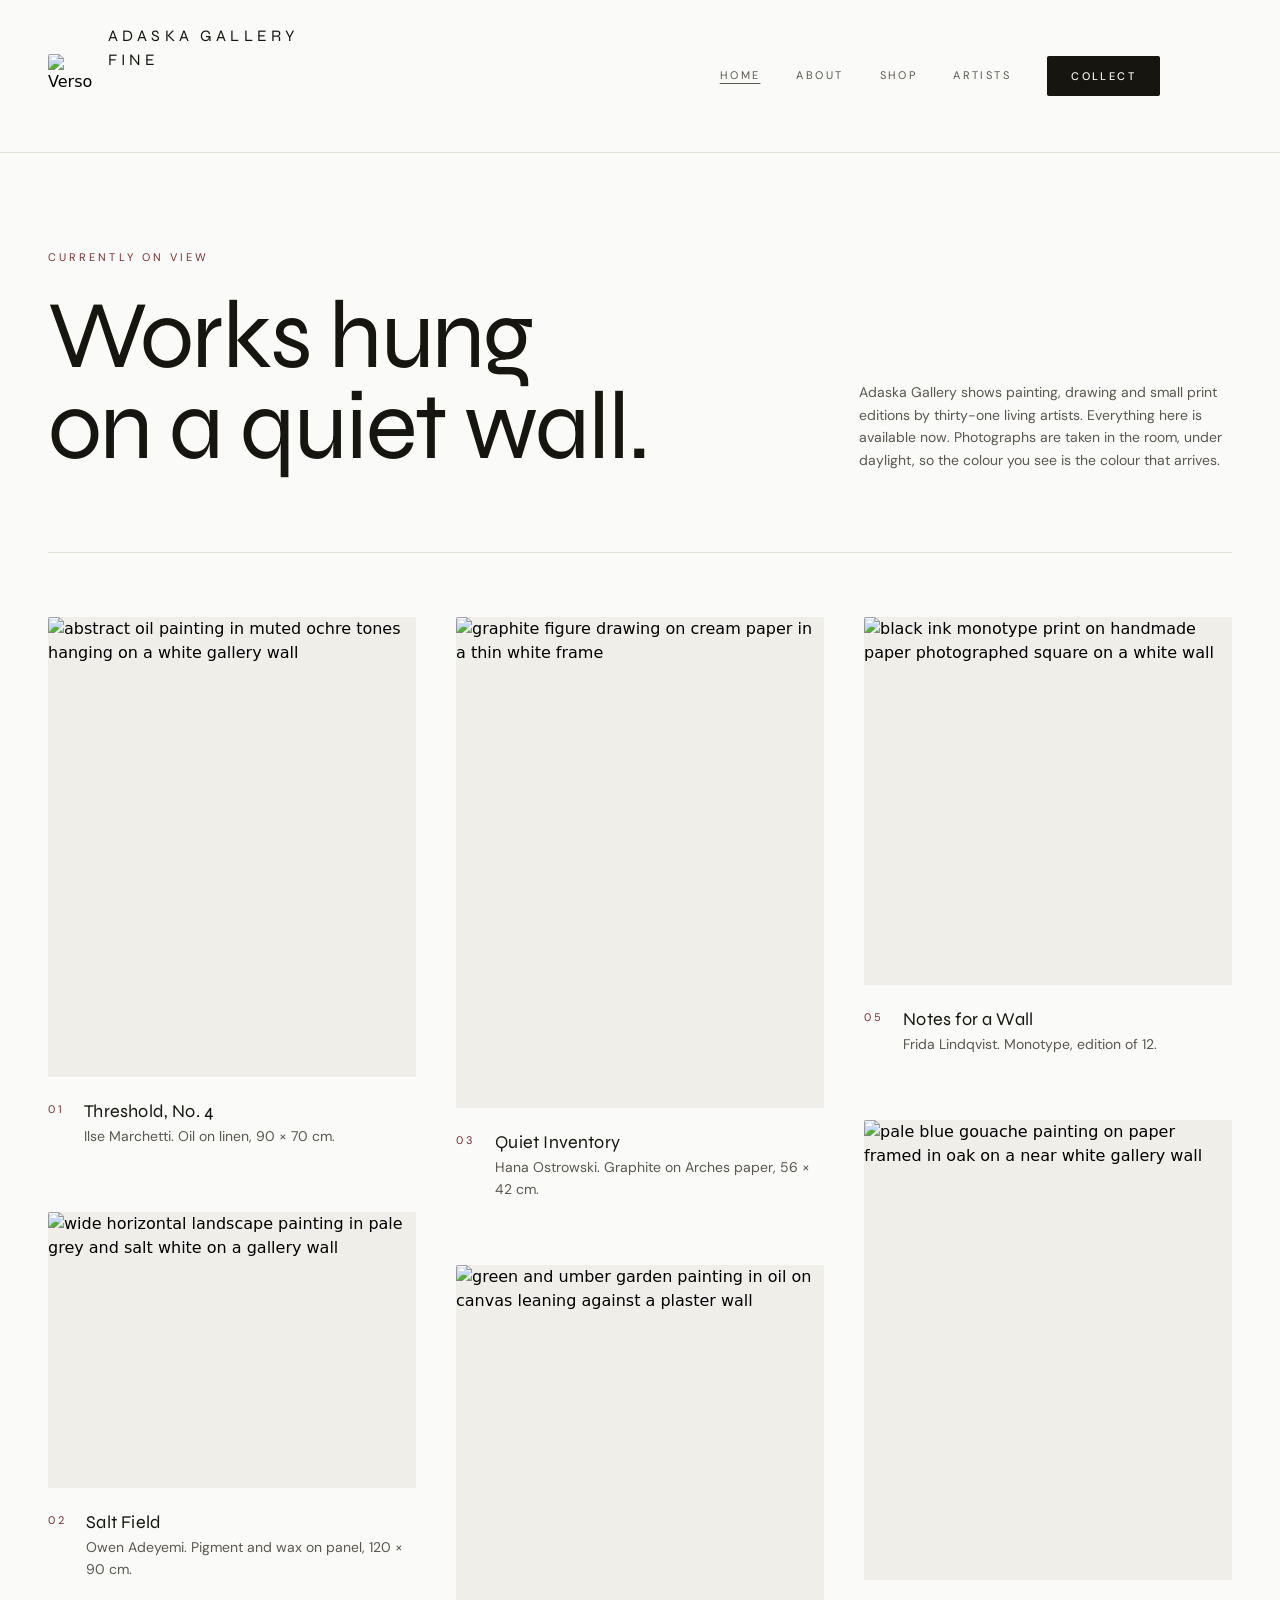
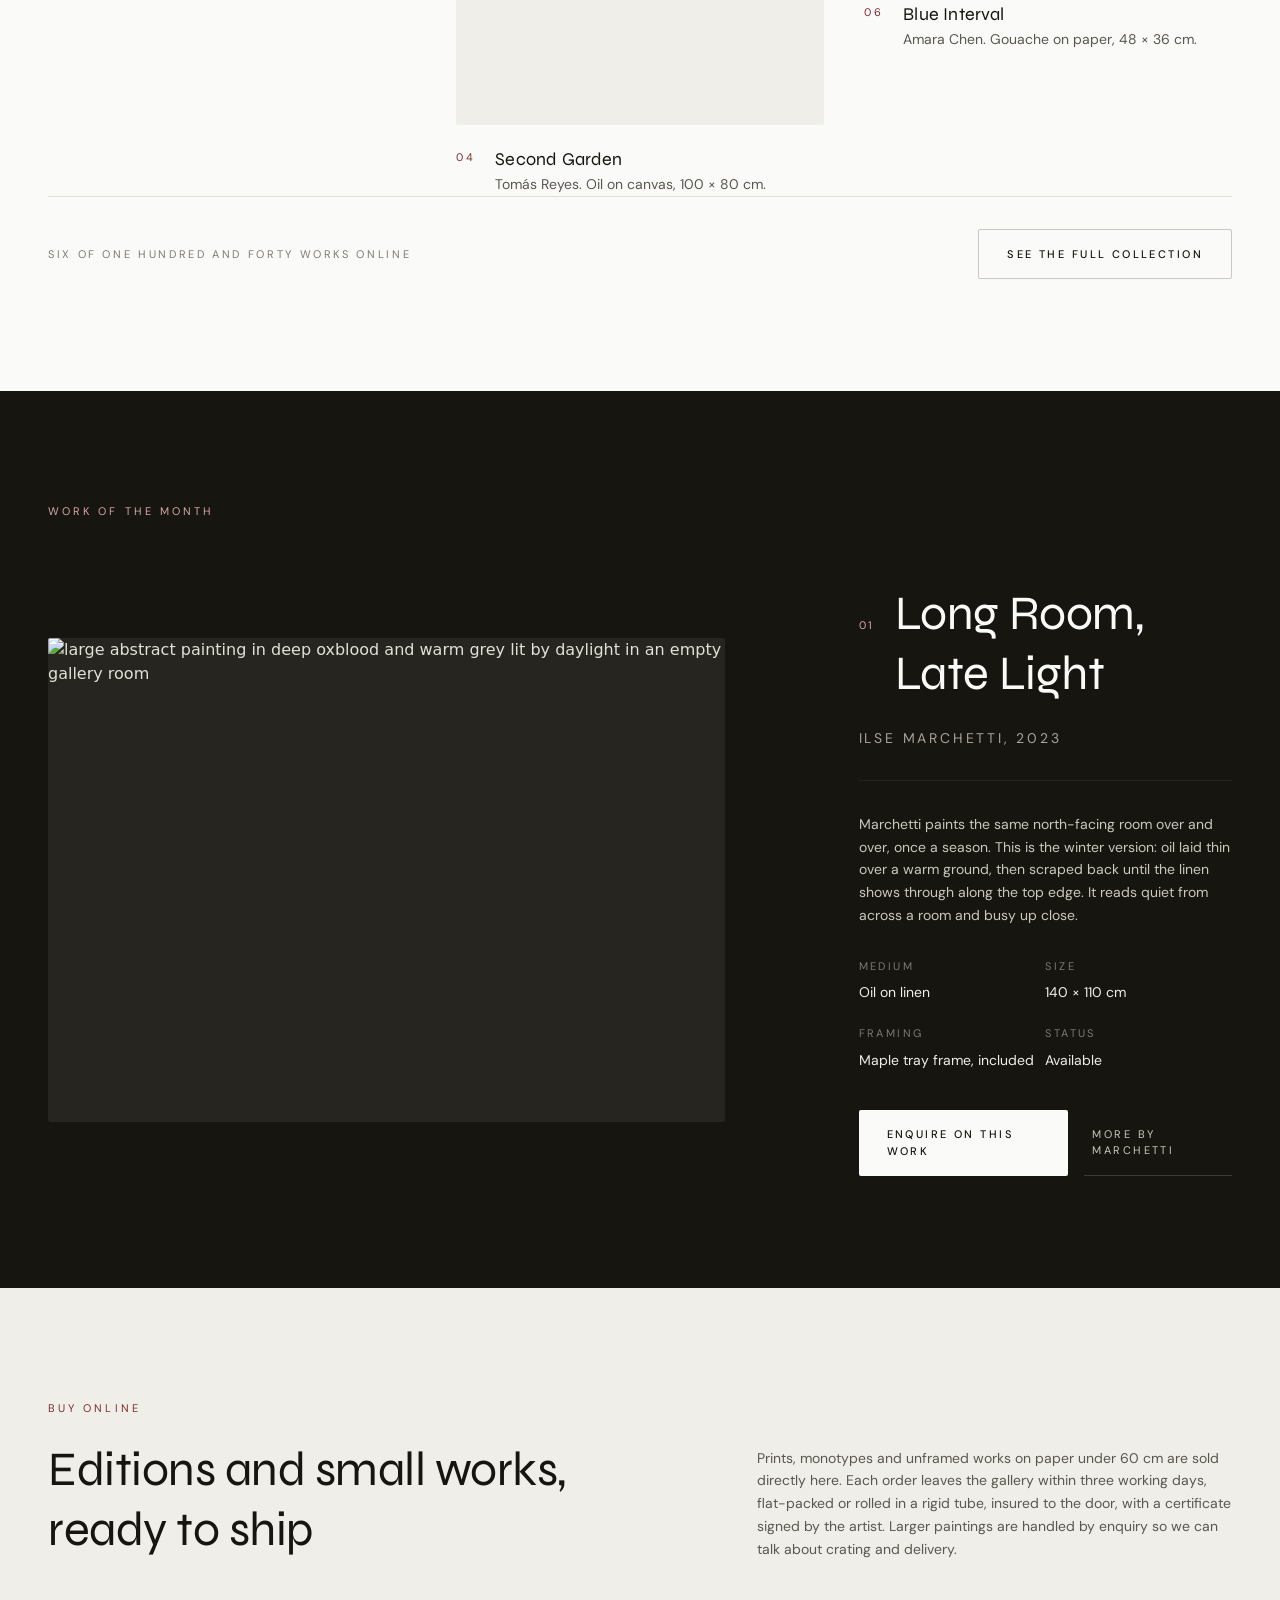
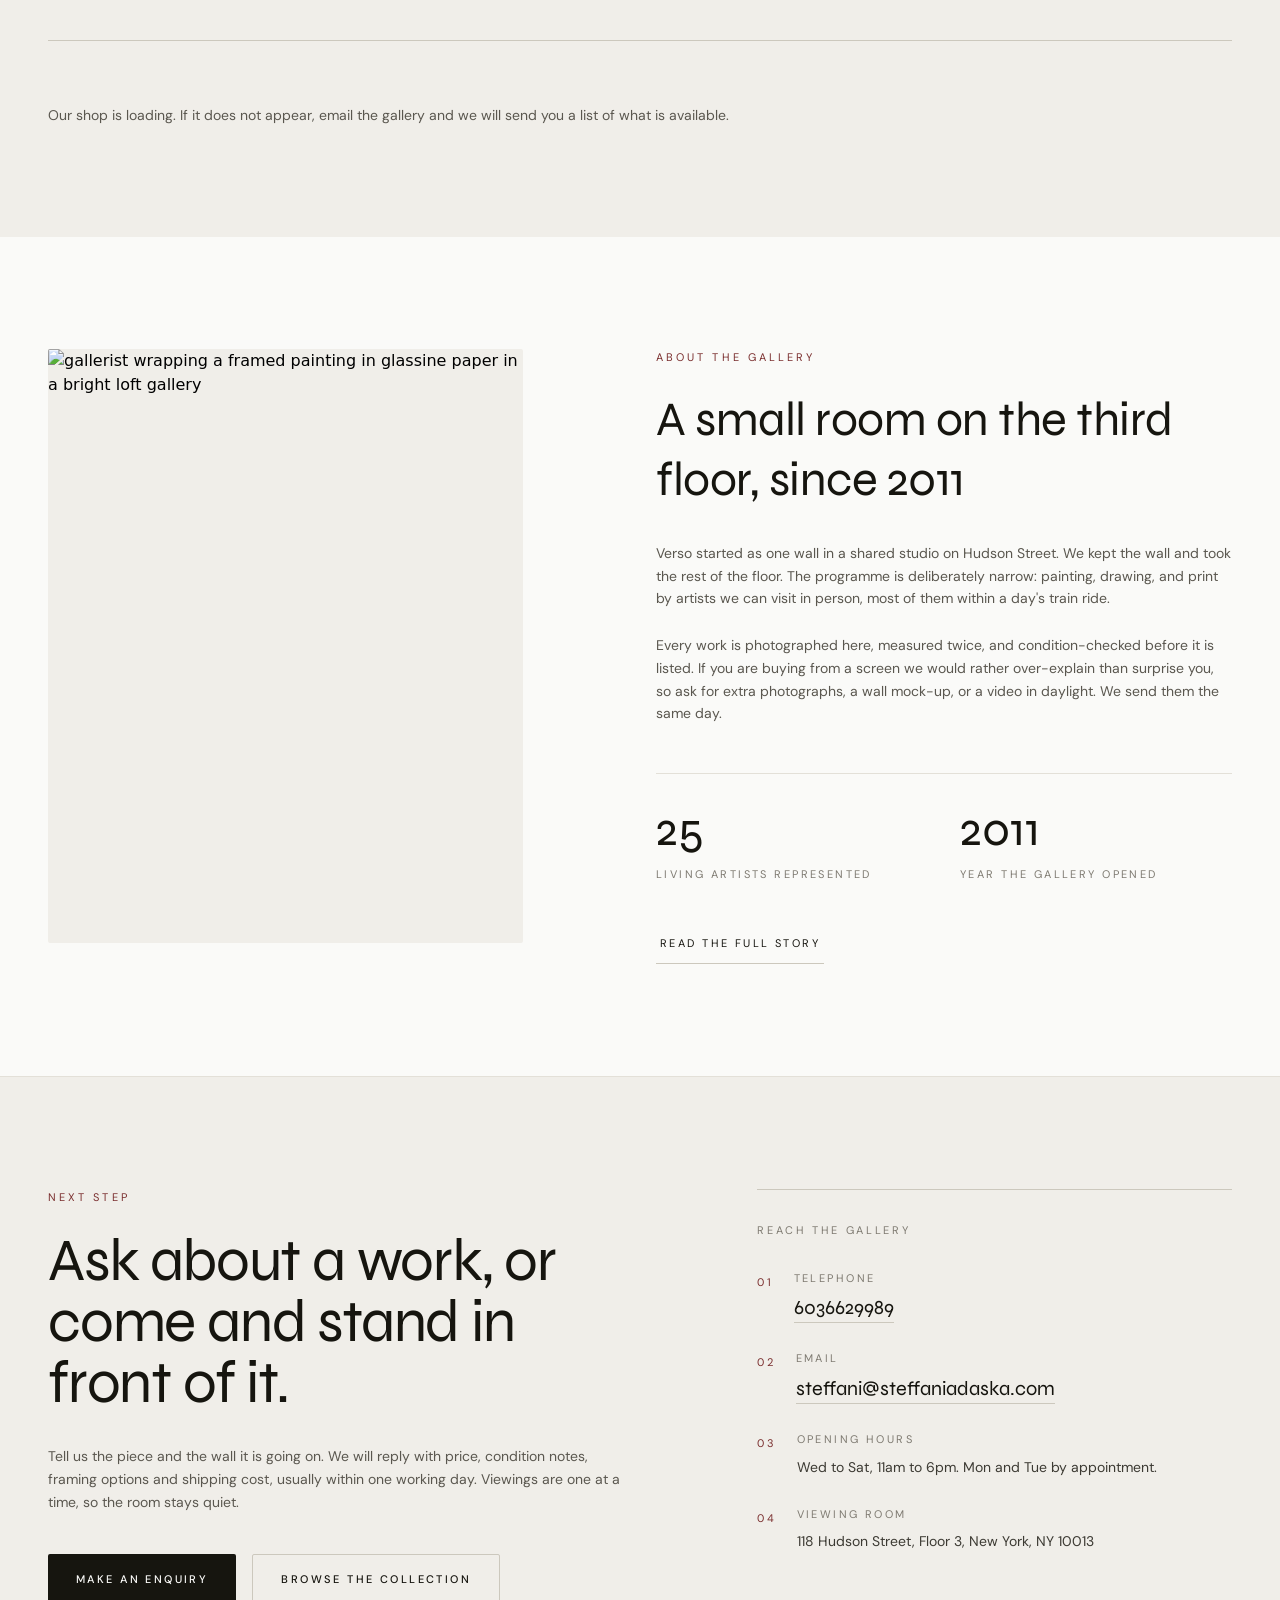
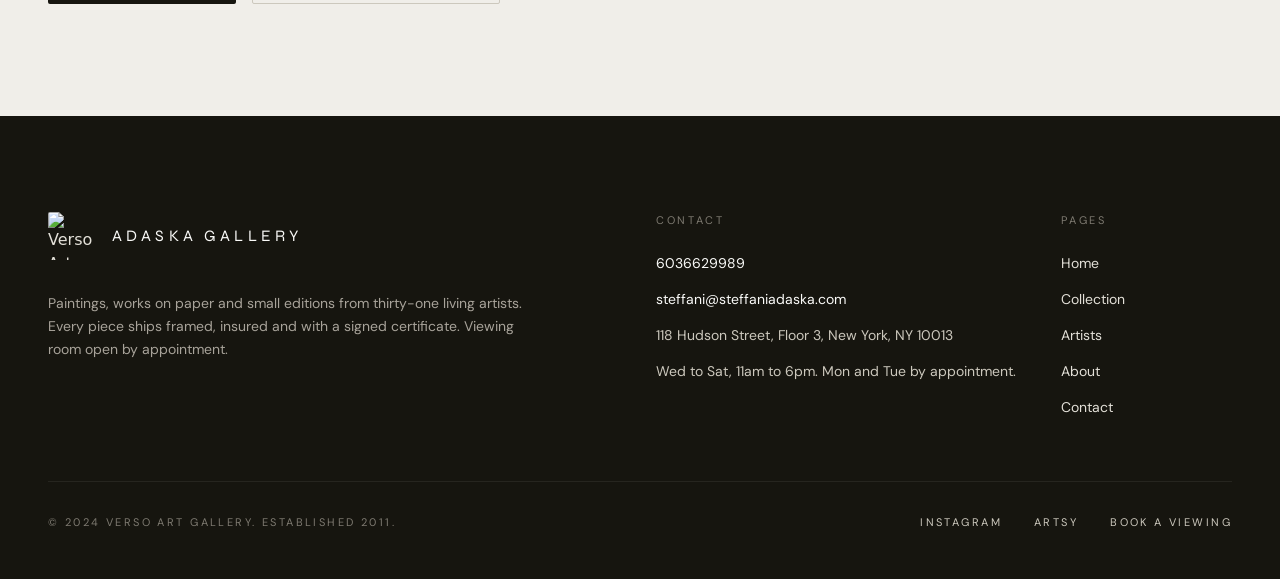
==== commit e8890cba: "Update site copy via Tibly" ====
--- a/index.html
+++ b/index.html
@@ -33,7 +33,7 @@
   <div class="mx-auto w-full max-w-7xl px-5 sm:px-8 lg:px-12 flex items-center justify-between gap-6 py-4 md:py-6">
     <a aria-current="page" class="flex items-center gap-3 sm:gap-4 group" href="/">
       <img data-tibly-logo="" src="https://br-winter-boat-ajcnusyq.storage.c-3.us-east-2.aws.neon.tech/tibly-site-media/sites/581e0ce3-4caa-4402-85e6-5f423e33d78e/34252d3bba4045494d85e5a045decee7.png" alt="Verso Art Gallery" class="h-9 w-9 md:h-11 md:w-11 object-cover rounded-xs"/>
-      <span class="font-display text-[13px] sm:text-sm md:text-base font-600 uppercase tracking-[0.26em] text-ink transition-colors duration-300 group-hover:text-accent-600" data-tibly-field="business-name">Adaska Gallery</span><span class="font-display text-[13px] sm:text-sm md:text-base font-600 uppercase tracking-[0.26em] text-ink transition-colors duration-300 group-hover:text-accent-600" data-tibly-field="business-name"><br/></span><span class="font-display text-[13px] sm:text-sm md:text-base font-600 uppercase tracking-[0.26em] text-ink transition-colors duration-300 group-hover:text-accent-600" data-tibly-field="business-name"><br/></span>
+      <span class="font-display text-[13px] sm:text-sm md:text-base font-600 uppercase tracking-[0.26em] text-ink transition-colors duration-300 group-hover:text-accent-600" data-tibly-field="business-name" style="width:199px;max-width:100%;height:104px" data-tibly-styled="d355e37a-ee53-49c9-a35c-4e09de248843">Adaska Gallery<br/>Fine </span><span class="font-display text-[13px] sm:text-sm md:text-base font-600 uppercase tracking-[0.26em] text-ink transition-colors duration-300 group-hover:text-accent-600" data-tibly-field="business-name"><br/></span><span class="font-display text-[13px] sm:text-sm md:text-base font-600 uppercase tracking-[0.26em] text-ink transition-colors duration-300 group-hover:text-accent-600" data-tibly-field="business-name"><br/></span>
     </a>
 
     <nav aria-label="Main" class="hidden md:flex items-center gap-9 font-body text-[11px] uppercase tracking-[0.22em] text-brand-600" contenteditable="true" style="outline: none; user-select: text; width: 512.286px;">
